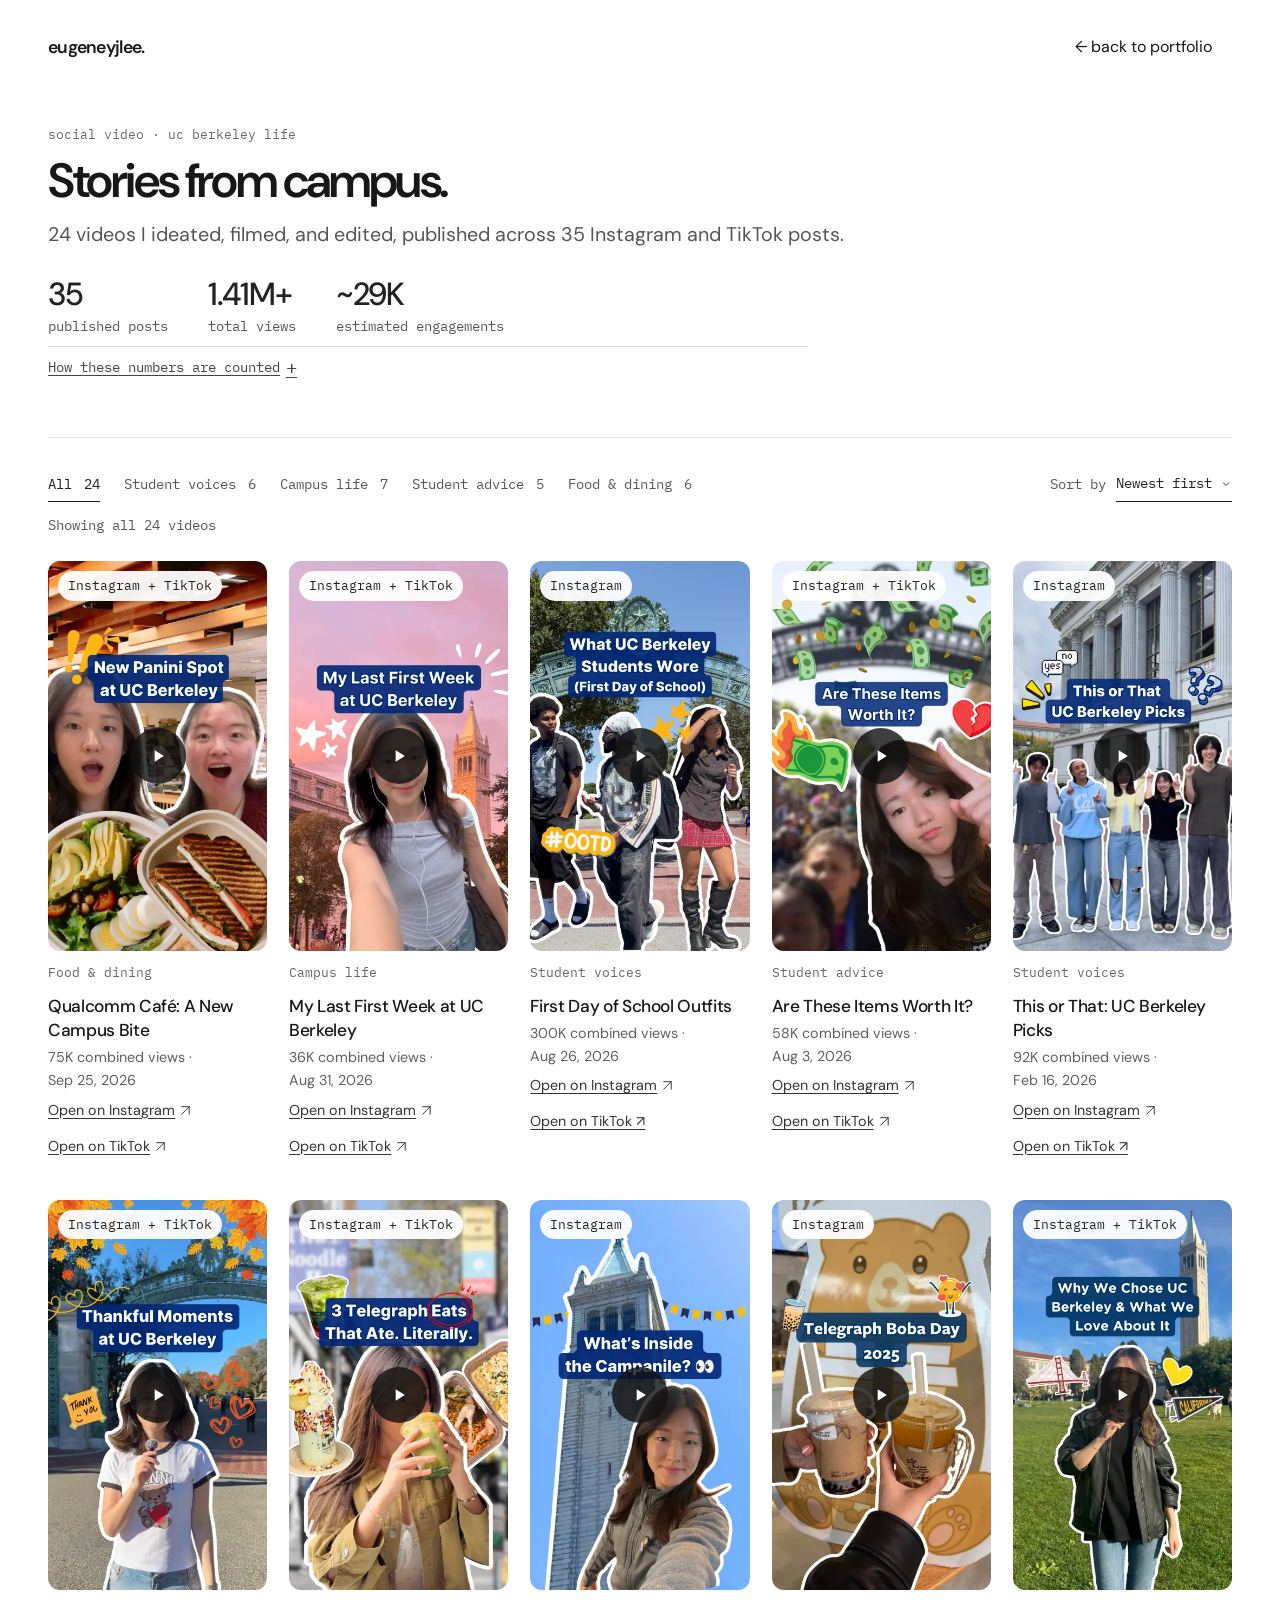
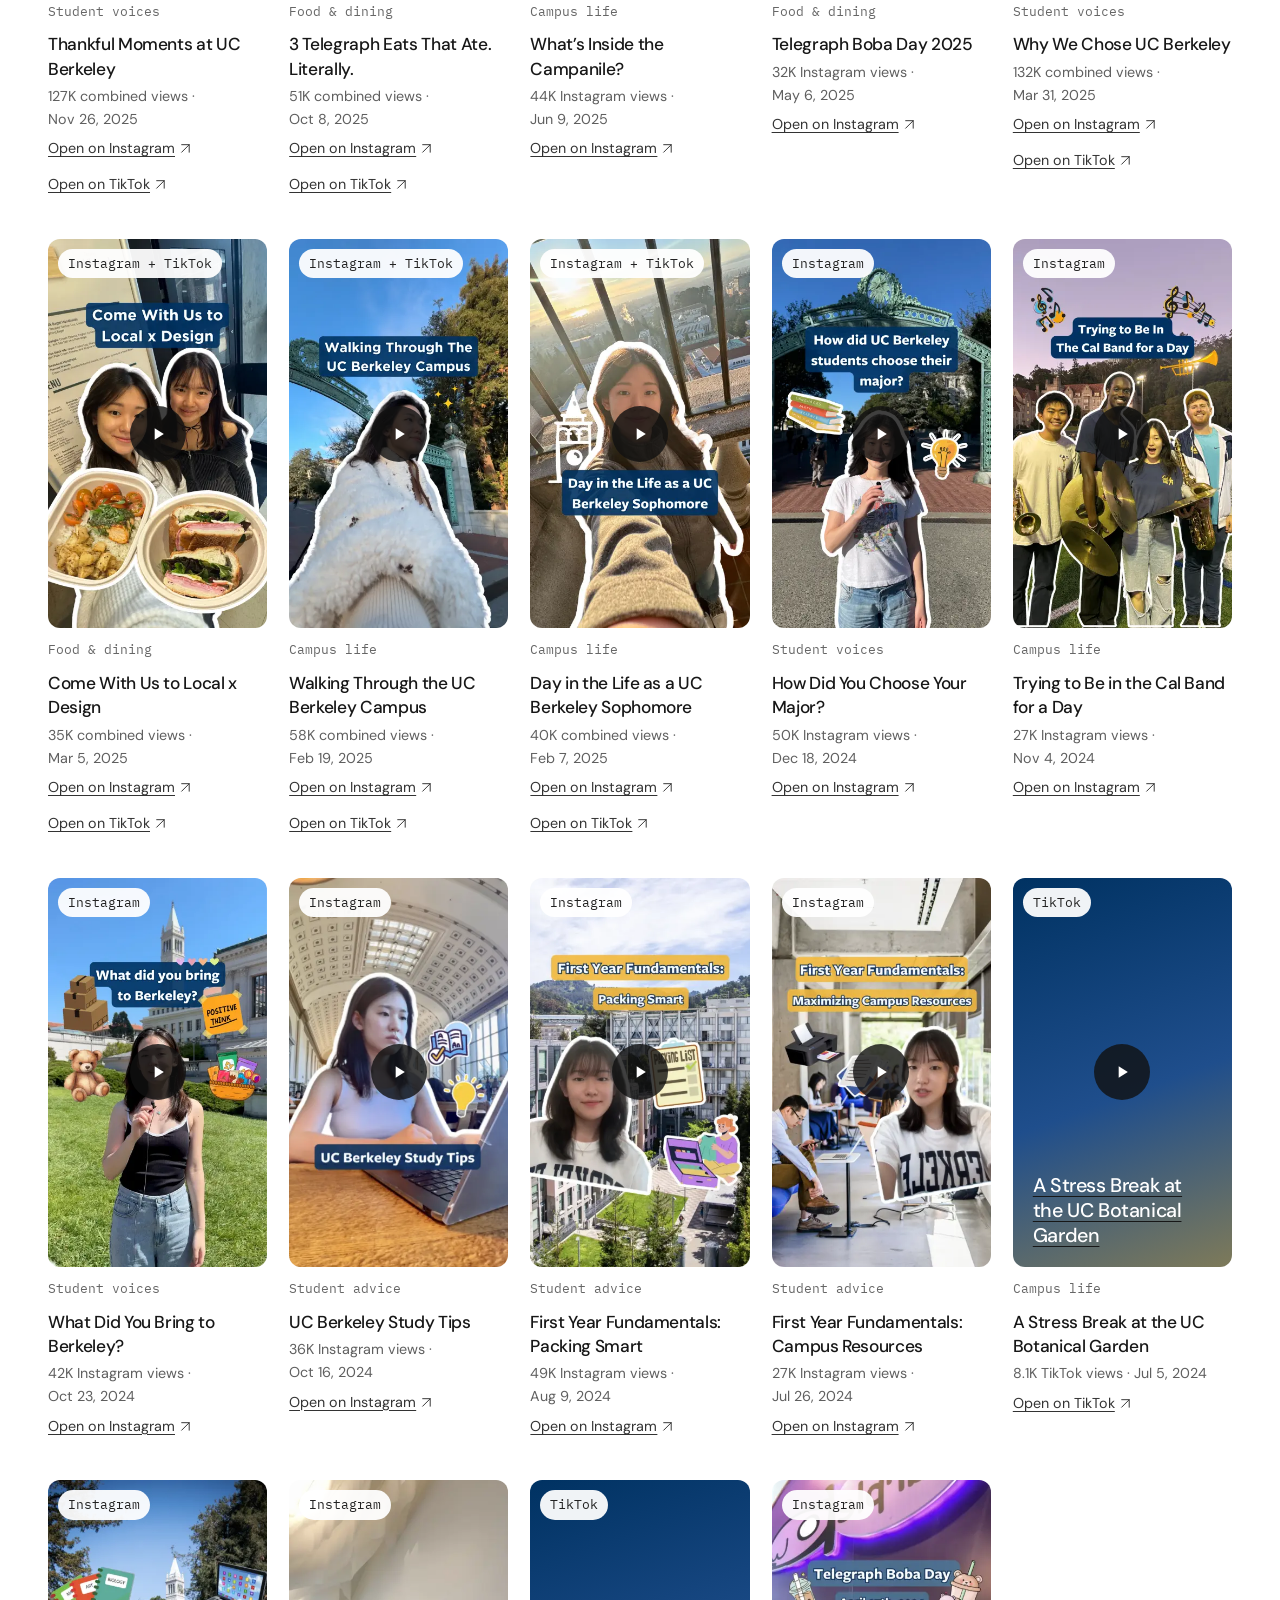
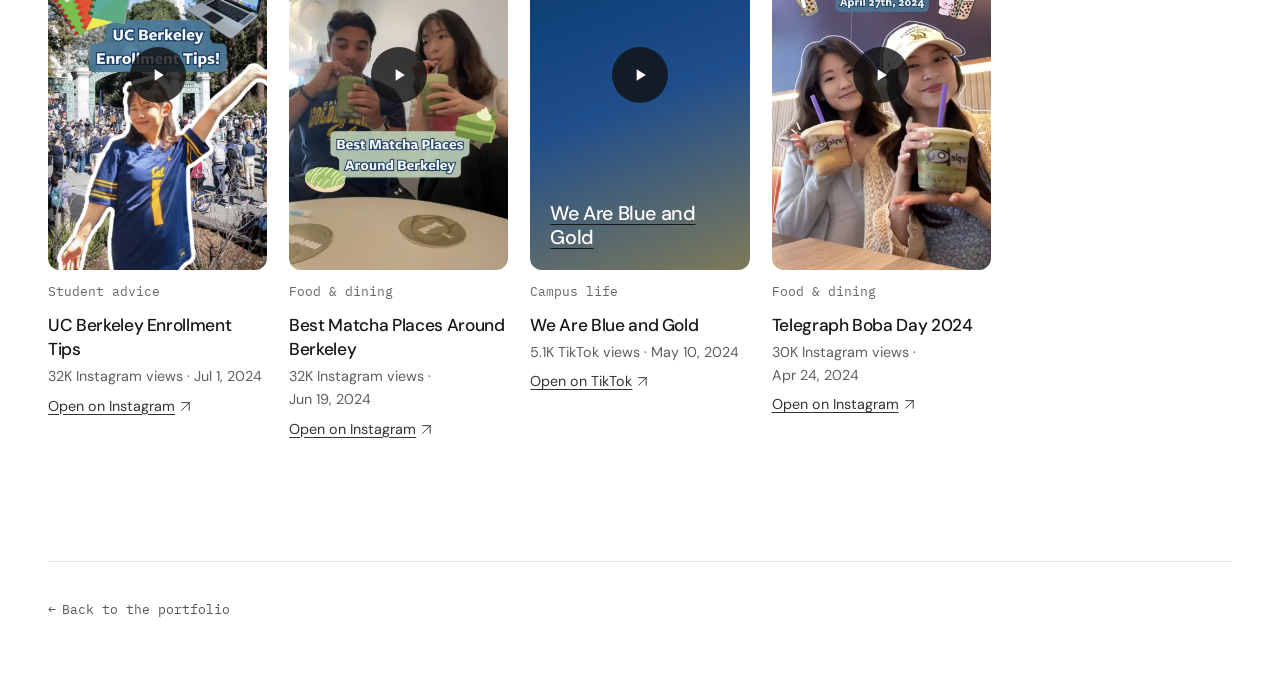
==== ucberkeleylife/index.html @ c8e13353 "Update project headlines and complete Berkeley Life cross-post metrics" ====
<!doctype html>
<html lang="en">
<head>
<meta charset="utf-8">
<meta name="viewport" content="width=device-width, initial-scale=1">
<title>UC Berkeley Life Video Portfolio — Eugene Lee</title>
<meta name="description" content="24 distinct videos by Eugene Lee across 35 Instagram and TikTok posts for UC Berkeley Life. Student interviews, campus stories, and practical guides with 1.41M+ combined platform views.">
<link rel="canonical" href="https://eugeneyjlee.github.io/portfolio/ucberkeleylife/">
<meta property="og:title" content="UC Berkeley Life Video Portfolio — Eugene Lee">
<meta property="og:description" content="24 distinct videos by Eugene Lee across 35 Instagram and TikTok posts for UC Berkeley Life. Student interviews, campus stories, and practical guides with 1.41M+ combined platform views.">
<meta property="og:type" content="website">
<meta property="og:url" content="https://eugeneyjlee.github.io/portfolio/ucberkeleylife/">
<meta property="og:image" content="https://eugeneyjlee.github.io/portfolio/social-preview-landing-v3.jpg">
<meta property="og:image:alt" content="Eugene Lee’s portfolio landing page.">
<meta name="twitter:card" content="summary_large_image">
<meta name="twitter:title" content="UC Berkeley Life Video Portfolio — Eugene Lee">
<meta name="twitter:description" content="24 distinct videos by Eugene Lee across 35 Instagram and TikTok posts for UC Berkeley Life. Student interviews, campus stories, and practical guides with 1.41M+ combined platform views.">
<meta name="twitter:image" content="https://eugeneyjlee.github.io/portfolio/social-preview-landing-v3.jpg">
<link rel="icon" type="image/png" sizes="64x64" href="../media/favicon-64.png?v=26">
<link rel="apple-touch-icon" href="../media/apple-touch-icon.png?v=26">
<link rel="stylesheet" href="../style.css?v=layout-65-draft3">
<link rel="stylesheet" href="../refresh.css?v=18">
<link rel="stylesheet" href="./gallery.css?v=cards-5">
<script src="./gallery.js?v=local-5" defer></script>
<link rel="stylesheet" href="../local-improvements.css?v=2">
<script src="../preview-viewer.js?v=2" defer></script>
</head>
<body class="archive-page">
<a class="skip" href="#main">Skip to content</a>
<header class="nav wrap">
<a class="wordmark" href="../">eugeneyjlee.</a>
<nav aria-label="Main navigation">
<a href="../#social"><span aria-hidden="true">←</span> back to portfolio</a>
</nav>
</header>
<main id="main" class="wrap">
<header class="archive-header">
<p class="project-kicker">social video · uc berkeley life</p><h1>Stories from campus.</h1><p class="archive-intro">24 videos I ideated, filmed, and edited, published across 35 Instagram and TikTok posts.</p>
<div class="archive-stats">
<p><strong>35</strong>published posts</p>
<p><strong>1.41M+</strong>total views</p>
<p><strong>~29K</strong>estimated engagements</p>
</div>
<details class="metric-method">
<summary>How these numbers are counted</summary>
<ul>
<li><strong>35 published posts</strong> counts platform posts: 22 Instagram reels and 13 TikToks. Eleven TikToks are cross-posts of an Instagram reel, so this page shows 24 distinct videos, with both links on cross-posted ones.</li>
<li><strong>Views</strong> add rounded public Instagram view labels to TikTok play counts, captured October 9, 2026, plus two previously omitted TikTok cross-posts checked October 29, 2026.</li>
<li><strong>Engagements</strong>: 25,504 observed public likes, comments, shares, and saves, plus about 3,529 modeled Instagram shares and saves, which Instagram does not show publicly. The original October 9 model applies TikTok’s shares-and-saves ratio to Instagram’s likes and comments; that estimate is unchanged. The two added TikToks contribute 1,978 observed engagements.</li>
</ul>
</details>
</header>
<section class="archive-browser" aria-labelledby="browse-heading">
<div class="archive-toolbar">
<h2 id="browse-heading" class="visually-hidden">Browse videos</h2>
<div class="filter-chips" role="group" aria-label="Filter videos by topic">
<button type="button" class="filter-chip" data-filter="all" aria-pressed="true">All <span>24</span></button>
<button type="button" class="filter-chip" data-filter="voices" aria-pressed="false">Student voices <span>6</span></button>
<button type="button" class="filter-chip" data-filter="campus" aria-pressed="false">Campus life <span>7</span></button>
<button type="button" class="filter-chip" data-filter="advice" aria-pressed="false">Student advice <span>5</span></button>
<button type="button" class="filter-chip" data-filter="food" aria-pressed="false">Food &amp; dining <span>6</span></button>
</div>
<div class="archive-sort">
<label for="video-sort">Sort by</label>
<select id="video-sort">
<option value="newest">Newest first</option>
<option value="oldest">Oldest first</option>
<option value="views">Most viewed</option>
</select>
</div>
<p class="archive-count" aria-live="polite">Showing all 24 videos</p>
</div>
<div class="video-grid">
<article class="video-card" data-category="food" data-platform="instagram + tiktok" data-date="2026-09-25T18:57:48.000Z" data-views="74700">
<a class="video-poster" href="https://www.instagram.com/reel/DduJhBzzXH5/" target="_blank" rel="noopener noreferrer" data-embed="https://www.instagram.com/reel/DduJhBzzXH5/embed/" data-platform="Instagram" aria-label="Preview video: Qualcomm Café: A New Campus Bite">
<img src="../media/thumbs/berkeley-qualcomm-cafe.webp" alt="" width="405" height="720" loading="lazy" decoding="async"><span class="poster-play" aria-hidden="true"><svg viewBox="0 0 24 24" width="20" height="20" fill="currentColor"><path d="M8 5v14l11-7z"/></svg></span><span class="poster-platform">Instagram + TikTok</span>
</a>
<p class="video-tag">Food &amp; dining</p>
<h2 class="video-card-title">Qualcomm Café: A New Campus Bite</h2>
<p class="video-card-meta"><span>75K combined views</span><span aria-hidden="true"> · </span><time datetime="2026-09-25T18:57:48.000Z">Sep 25, 2026</time></p>
<p class="video-card-links"><a class="video-card-source" href="https://www.instagram.com/reel/DduJhBzzXH5/" target="_blank" rel="noopener noreferrer">Open on Instagram <svg class="arrow-up-right" viewBox="0 0 24 24" width="13" height="13" fill="none" stroke="currentColor" stroke-width="1.8" stroke-linecap="round" stroke-linejoin="round" aria-hidden="true" focusable="false"><path d="M5 19 19 5M5 5h14v14"/></svg><span class="visually-hidden">: Qualcomm Café: A New Campus Bite (opens in a new tab)</span></a> <a class="video-card-source" href="https://www.tiktok.com/@ucberkeley/video/7689549849712135454" target="_blank" rel="noopener noreferrer">Open on TikTok <svg class="arrow-up-right" viewBox="0 0 24 24" width="13" height="13" fill="none" stroke="currentColor" stroke-width="1.8" stroke-linecap="round" stroke-linejoin="round" aria-hidden="true" focusable="false"><path d="M5 19 19 5M5 5h14v14"/></svg><span class="visually-hidden">: Qualcomm Café: A New Campus Bite (opens in a new tab)</span></a></p>
</article>
<article class="video-card" data-category="campus" data-platform="instagram + tiktok" data-date="2026-09-01T01:47:53.000Z" data-views="36190">
<a class="video-poster" href="https://www.instagram.com/reel/Dcubskth0kQ/" target="_blank" rel="noopener noreferrer" data-embed="https://www.instagram.com/reel/Dcubskth0kQ/embed/" data-platform="Instagram" aria-label="Preview video: My Last First Week at UC Berkeley">
<img src="../media/thumbs/berkeley-first-week.webp" alt="" width="405" height="720" loading="lazy" decoding="async"><span class="poster-play" aria-hidden="true"><svg viewBox="0 0 24 24" width="20" height="20" fill="currentColor"><path d="M8 5v14l11-7z"/></svg></span><span class="poster-platform">Instagram + TikTok</span>
</a>
<p class="video-tag">Campus life</p>
<h2 class="video-card-title">My Last First Week at UC Berkeley</h2>
<p class="video-card-meta"><span>36K combined views</span><span aria-hidden="true"> · </span><time datetime="2026-09-01T01:47:53.000Z">Aug 31, 2026</time></p>
<p class="video-card-links"><a class="video-card-source" href="https://www.instagram.com/reel/Dcubskth0kQ/" target="_blank" rel="noopener noreferrer">Open on Instagram <svg class="arrow-up-right" viewBox="0 0 24 24" width="13" height="13" fill="none" stroke="currentColor" stroke-width="1.8" stroke-linecap="round" stroke-linejoin="round" aria-hidden="true" focusable="false"><path d="M5 19 19 5M5 5h14v14"/></svg><span class="visually-hidden">: My Last First Week at UC Berkeley (opens in a new tab)</span></a> <a class="video-card-source" href="https://www.tiktok.com/@ucberkeley/video/7680604140946459934" target="_blank" rel="noopener noreferrer">Open on TikTok <svg class="arrow-up-right" viewBox="0 0 24 24" width="13" height="13" fill="none" stroke="currentColor" stroke-width="1.8" stroke-linecap="round" stroke-linejoin="round" aria-hidden="true" focusable="false"><path d="M5 19 19 5M5 5h14v14"/></svg><span class="visually-hidden">: My Last First Week at UC Berkeley (opens in a new tab)</span></a></p>
</article>
<article class="video-card" data-category="voices" data-platform="instagram,tiktok" data-date="2026-08-27T01:00:34.000Z" data-views="299600">
<a class="video-poster" href="https://www.instagram.com/reel/DchXm56PNRD/" target="_blank" rel="noopener noreferrer" data-embed="https://www.instagram.com/reel/DchXm56PNRD/embed/" data-platform="Instagram" aria-label="Preview video: First Day of School Outfits">
<img src="../media/thumbs/berkeley-outfits.webp" alt="" width="405" height="720" loading="lazy" decoding="async"><span class="poster-play" aria-hidden="true"><svg viewBox="0 0 24 24" width="20" height="20" fill="currentColor"><path d="M8 5v14l11-7z"/></svg></span><span class="poster-platform">Instagram</span>
</a>
<p class="video-tag">Student voices</p>
<h2 class="video-card-title">First Day of School Outfits</h2>
<p class="video-card-meta"><span>300K combined views</span><span aria-hidden="true"> · </span><time datetime="2026-08-27T01:00:34.000Z">Aug 26, 2026</time></p>
<p class="video-card-links"><a class="video-card-source" href="https://www.instagram.com/reel/DchXm56PNRD/" target="_blank" rel="noopener noreferrer">Open on Instagram <svg class="arrow-up-right" viewBox="0 0 24 24" width="13" height="13" fill="none" stroke="currentColor" stroke-width="1.8" stroke-linecap="round" stroke-linejoin="round" aria-hidden="true" focusable="false"><path d="M5 19 19 5M5 5h14v14"/></svg><span class="visually-hidden">: First Day of School Outfits (opens in a new tab)</span></a> <a class="video-card-source" href="https://www.tiktok.com/@ucberkeley/video/7678507774929571103" target="_blank" rel="noopener noreferrer">Open on TikTok ↗<span class="visually-hidden">: First Day of School Outfits (opens in a new tab)</span></a></p>
</article>
<article class="video-card" data-category="advice" data-platform="instagram + tiktok" data-date="2026-08-03T19:11:03.000Z" data-views="58180">
<a class="video-poster" href="https://www.instagram.com/reel/DblslzRPy1R/" target="_blank" rel="noopener noreferrer" data-embed="https://www.instagram.com/reel/DblslzRPy1R/embed/" data-platform="Instagram" aria-label="Preview video: Are These Items Worth It?">
<img src="../media/thumbs/berkeley-worth-it.webp" alt="" width="405" height="720" loading="lazy" decoding="async"><span class="poster-play" aria-hidden="true"><svg viewBox="0 0 24 24" width="20" height="20" fill="currentColor"><path d="M8 5v14l11-7z"/></svg></span><span class="poster-platform">Instagram + TikTok</span>
</a>
<p class="video-tag">Student advice</p>
<h2 class="video-card-title">Are These Items Worth It?</h2>
<p class="video-card-meta"><span>58K combined views</span><span aria-hidden="true"> · </span><time datetime="2026-08-03T19:11:03.000Z">Aug 3, 2026</time></p>
<p class="video-card-links"><a class="video-card-source" href="https://www.instagram.com/reel/DblslzRPy1R/" target="_blank" rel="noopener noreferrer">Open on Instagram <svg class="arrow-up-right" viewBox="0 0 24 24" width="13" height="13" fill="none" stroke="currentColor" stroke-width="1.8" stroke-linecap="round" stroke-linejoin="round" aria-hidden="true" focusable="false"><path d="M5 19 19 5M5 5h14v14"/></svg><span class="visually-hidden">: Are These Items Worth It? (opens in a new tab)</span></a> <a class="video-card-source" href="https://www.tiktok.com/@ucberkeley/video/7669884477379808543" target="_blank" rel="noopener noreferrer">Open on TikTok <svg class="arrow-up-right" viewBox="0 0 24 24" width="13" height="13" fill="none" stroke="currentColor" stroke-width="1.8" stroke-linecap="round" stroke-linejoin="round" aria-hidden="true" focusable="false"><path d="M5 19 19 5M5 5h14v14"/></svg><span class="visually-hidden">: Are These Items Worth It? (opens in a new tab)</span></a></p>
</article>
<article class="video-card" data-category="voices" data-platform="instagram,tiktok" data-date="2026-02-16T20:00:04.000Z" data-views="92206">
<a class="video-poster" href="https://www.instagram.com/reel/DU1NgvngTAq/" target="_blank" rel="noopener noreferrer" data-embed="https://www.instagram.com/reel/DU1NgvngTAq/embed/" data-platform="Instagram" aria-label="Preview video: This or That: UC Berkeley Picks">
<img src="../media/thumbs/berkeley-this-or-that.webp" alt="" width="405" height="720" loading="lazy" decoding="async"><span class="poster-play" aria-hidden="true"><svg viewBox="0 0 24 24" width="20" height="20" fill="currentColor"><path d="M8 5v14l11-7z"/></svg></span><span class="poster-platform">Instagram</span>
</a>
<p class="video-tag">Student voices</p>
<h2 class="video-card-title">This or That: UC Berkeley Picks</h2>
<p class="video-card-meta"><span>92K combined views</span><span aria-hidden="true"> · </span><time datetime="2026-02-16T20:00:04.000Z">Feb 16, 2026</time></p>
<p class="video-card-links"><a class="video-card-source" href="https://www.instagram.com/reel/DU1NgvngTAq/" target="_blank" rel="noopener noreferrer">Open on Instagram <svg class="arrow-up-right" viewBox="0 0 24 24" width="13" height="13" fill="none" stroke="currentColor" stroke-width="1.8" stroke-linecap="round" stroke-linejoin="round" aria-hidden="true" focusable="false"><path d="M5 19 19 5M5 5h14v14"/></svg><span class="visually-hidden">: This or That: UC Berkeley Picks (opens in a new tab)</span></a> <a class="video-card-source" href="https://www.tiktok.com/@ucberkeley/video/7606425867803200781" target="_blank" rel="noopener noreferrer">Open on TikTok ↗<span class="visually-hidden">: This or That: UC Berkeley Picks (opens in a new tab)</span></a></p>
</article>
<article class="video-card" data-category="voices" data-platform="instagram + tiktok" data-date="2025-11-26T20:01:44.000Z" data-views="126895">
<a class="video-poster" href="https://www.instagram.com/reel/DRiEGGeD7k5/" target="_blank" rel="noopener noreferrer" data-embed="https://www.instagram.com/reel/DRiEGGeD7k5/embed/" data-platform="Instagram" aria-label="Preview video: Thankful Moments at UC Berkeley">
<img src="../media/thumbs/berkeley-thankful.webp" alt="" width="405" height="720" loading="lazy" decoding="async"><span class="poster-play" aria-hidden="true"><svg viewBox="0 0 24 24" width="20" height="20" fill="currentColor"><path d="M8 5v14l11-7z"/></svg></span><span class="poster-platform">Instagram + TikTok</span>
</a>
<p class="video-tag">Student voices</p>
<h2 class="video-card-title">Thankful Moments at UC Berkeley</h2>
<p class="video-card-meta"><span>127K combined views</span><span aria-hidden="true"> · </span><time datetime="2025-11-26T20:01:44.000Z">Nov 26, 2025</time></p>
<p class="video-card-links"><a class="video-card-source" href="https://www.instagram.com/reel/DRiEGGeD7k5/" target="_blank" rel="noopener noreferrer">Open on Instagram <svg class="arrow-up-right" viewBox="0 0 24 24" width="13" height="13" fill="none" stroke="currentColor" stroke-width="1.8" stroke-linecap="round" stroke-linejoin="round" aria-hidden="true" focusable="false"><path d="M5 19 19 5M5 5h14v14"/></svg><span class="visually-hidden">: Thankful Moments at UC Berkeley (opens in a new tab)</span></a> <a class="video-card-source" href="https://www.tiktok.com/@ucberkeley/video/7577125289856159007" target="_blank" rel="noopener noreferrer">Open on TikTok <svg class="arrow-up-right" viewBox="0 0 24 24" width="13" height="13" fill="none" stroke="currentColor" stroke-width="1.8" stroke-linecap="round" stroke-linejoin="round" aria-hidden="true" focusable="false"><path d="M5 19 19 5M5 5h14v14"/></svg><span class="visually-hidden">: Thankful Moments at UC Berkeley (opens in a new tab)</span></a></p>
</article>
<article class="video-card" data-category="food" data-platform="instagram + tiktok" data-date="2025-10-08T19:00:18.000Z" data-views="51100">
<a class="video-poster" href="https://www.instagram.com/reel/DPjxEpWkrYg/" target="_blank" rel="noopener noreferrer" data-embed="https://www.instagram.com/reel/DPjxEpWkrYg/embed/" data-platform="Instagram" aria-label="Preview video: 3 Telegraph Eats That Ate. Literally.">
<img src="../media/thumbs/berkeley-telegraph-eats.webp" alt="" width="405" height="720" loading="lazy" decoding="async"><span class="poster-play" aria-hidden="true"><svg viewBox="0 0 24 24" width="20" height="20" fill="currentColor"><path d="M8 5v14l11-7z"/></svg></span><span class="poster-platform">Instagram + TikTok</span>
</a>
<p class="video-tag">Food &amp; dining</p>
<h2 class="video-card-title">3 Telegraph Eats That Ate. Literally.</h2>
<p class="video-card-meta"><span>51K combined views</span><span aria-hidden="true"> · </span><time datetime="2025-10-08T19:00:18.000Z">Oct 8, 2025</time></p>
<p class="video-card-links"><a class="video-card-source" href="https://www.instagram.com/reel/DPjxEpWkrYg/" target="_blank" rel="noopener noreferrer">Open on Instagram <svg class="arrow-up-right" viewBox="0 0 24 24" width="13" height="13" fill="none" stroke="currentColor" stroke-width="1.8" stroke-linecap="round" stroke-linejoin="round" aria-hidden="true" focusable="false"><path d="M5 19 19 5M5 5h14v14"/></svg><span class="visually-hidden">: 3 Telegraph Eats That Ate. Literally. (opens in a new tab)</span></a> <a class="video-card-source" href="https://www.tiktok.com/@ucberkeley/video/7558925702599380254" target="_blank" rel="noopener noreferrer">Open on TikTok <svg class="arrow-up-right" viewBox="0 0 24 24" width="13" height="13" fill="none" stroke="currentColor" stroke-width="1.8" stroke-linecap="round" stroke-linejoin="round" aria-hidden="true" focusable="false"><path d="M5 19 19 5M5 5h14v14"/></svg><span class="visually-hidden">: 3 Telegraph Eats That Ate. Literally. (opens in a new tab)</span></a></p>
</article>
<article class="video-card" data-category="campus" data-platform="instagram" data-date="2025-06-09T19:00:52.000Z" data-views="44300">
<a class="video-poster" href="https://www.instagram.com/reel/DKsONg-voXn/" target="_blank" rel="noopener noreferrer" data-embed="https://www.instagram.com/reel/DKsONg-voXn/embed/" data-platform="Instagram" aria-label="Preview video: What’s Inside the Campanile?">
<img src="../media/thumbs/berkeley-campanile.webp" alt="" width="405" height="720" loading="lazy" decoding="async"><span class="poster-play" aria-hidden="true"><svg viewBox="0 0 24 24" width="20" height="20" fill="currentColor"><path d="M8 5v14l11-7z"/></svg></span><span class="poster-platform">Instagram</span>
</a>
<p class="video-tag">Campus life</p>
<h2 class="video-card-title">What’s Inside the Campanile?</h2>
<p class="video-card-meta"><span>44K Instagram views</span><span aria-hidden="true"> · </span><time datetime="2025-06-09T19:00:52.000Z">Jun 9, 2025</time></p>
<p class="video-card-links"><a class="video-card-source" href="https://www.instagram.com/reel/DKsONg-voXn/" target="_blank" rel="noopener noreferrer">Open on Instagram <svg class="arrow-up-right" viewBox="0 0 24 24" width="13" height="13" fill="none" stroke="currentColor" stroke-width="1.8" stroke-linecap="round" stroke-linejoin="round" aria-hidden="true" focusable="false"><path d="M5 19 19 5M5 5h14v14"/></svg><span class="visually-hidden">: What’s Inside the Campanile? (opens in a new tab)</span></a></p>
</article>
<article class="video-card" data-category="food" data-platform="instagram" data-date="2025-05-06T22:56:19.000Z" data-views="31500">
<a class="video-poster" href="https://www.instagram.com/reel/DI4R0kUzGA1/" target="_blank" rel="noopener noreferrer" data-embed="https://www.instagram.com/reel/DI4R0kUzGA1/embed/" data-platform="Instagram" aria-label="Preview video: Telegraph Boba Day 2025">
<img src="../media/thumbs/berkeley-boba-2025.webp" alt="" width="405" height="720" loading="lazy" decoding="async"><span class="poster-play" aria-hidden="true"><svg viewBox="0 0 24 24" width="20" height="20" fill="currentColor"><path d="M8 5v14l11-7z"/></svg></span><span class="poster-platform">Instagram</span>
</a>
<p class="video-tag">Food &amp; dining</p>
<h2 class="video-card-title">Telegraph Boba Day 2025</h2>
<p class="video-card-meta"><span>32K Instagram views</span><span aria-hidden="true"> · </span><time datetime="2025-05-06T22:56:19.000Z">May 6, 2025</time></p>
<p class="video-card-links"><a class="video-card-source" href="https://www.instagram.com/reel/DI4R0kUzGA1/" target="_blank" rel="noopener noreferrer">Open on Instagram <svg class="arrow-up-right" viewBox="0 0 24 24" width="13" height="13" fill="none" stroke="currentColor" stroke-width="1.8" stroke-linecap="round" stroke-linejoin="round" aria-hidden="true" focusable="false"><path d="M5 19 19 5M5 5h14v14"/></svg><span class="visually-hidden">: Telegraph Boba Day 2025 (opens in a new tab)</span></a></p>
</article>
<article class="video-card" data-category="voices" data-platform="instagram + tiktok" data-date="2025-03-31T19:00:14.000Z" data-views="131885">
<a class="video-poster" href="https://www.instagram.com/reel/DH32-wOvyjE/" target="_blank" rel="noopener noreferrer" data-embed="https://www.instagram.com/reel/DH32-wOvyjE/embed/" data-platform="Instagram" aria-label="Preview video: Why We Chose UC Berkeley">
<img src="../media/thumbs/berkeley-why.webp" alt="" width="405" height="720" loading="lazy" decoding="async"><span class="poster-play" aria-hidden="true"><svg viewBox="0 0 24 24" width="20" height="20" fill="currentColor"><path d="M8 5v14l11-7z"/></svg></span><span class="poster-platform">Instagram + TikTok</span>
</a>
<p class="video-tag">Student voices</p>
<h2 class="video-card-title">Why We Chose UC Berkeley</h2>
<p class="video-card-meta"><span>132K combined views</span><span aria-hidden="true"> · </span><time datetime="2025-03-31T19:00:14.000Z">Mar 31, 2025</time></p>
<p class="video-card-links"><a class="video-card-source" href="https://www.instagram.com/reel/DH32-wOvyjE/" target="_blank" rel="noopener noreferrer">Open on Instagram <svg class="arrow-up-right" viewBox="0 0 24 24" width="13" height="13" fill="none" stroke="currentColor" stroke-width="1.8" stroke-linecap="round" stroke-linejoin="round" aria-hidden="true" focusable="false"><path d="M5 19 19 5M5 5h14v14"/></svg><span class="visually-hidden">: Why We Chose UC Berkeley (opens in a new tab)</span></a> <a class="video-card-source" href="https://www.tiktok.com/@ucberkeley/video/7488047995951369514" target="_blank" rel="noopener noreferrer">Open on TikTok <svg class="arrow-up-right" viewBox="0 0 24 24" width="13" height="13" fill="none" stroke="currentColor" stroke-width="1.8" stroke-linecap="round" stroke-linejoin="round" aria-hidden="true" focusable="false"><path d="M5 19 19 5M5 5h14v14"/></svg><span class="visually-hidden">: Why We Chose UC Berkeley (opens in a new tab)</span></a></p>
</article>
<article class="video-card" data-category="food" data-platform="instagram + tiktok" data-date="2025-03-05T20:10:44.000Z" data-views="34805">
<a class="video-poster" href="https://www.instagram.com/reel/DG1BszcyHA1/" target="_blank" rel="noopener noreferrer" data-embed="https://www.instagram.com/reel/DG1BszcyHA1/embed/" data-platform="Instagram" aria-label="Preview video: Come With Us to Local x Design">
<img src="../media/thumbs/berkeley-local-design.webp" alt="" width="405" height="720" loading="lazy" decoding="async"><span class="poster-play" aria-hidden="true"><svg viewBox="0 0 24 24" width="20" height="20" fill="currentColor"><path d="M8 5v14l11-7z"/></svg></span><span class="poster-platform">Instagram + TikTok</span>
</a>
<p class="video-tag">Food &amp; dining</p>
<h2 class="video-card-title">Come With Us to Local x Design</h2>
<p class="video-card-meta"><span>35K combined views</span><span aria-hidden="true"> · </span><time datetime="2025-03-05T20:10:44.000Z">Mar 5, 2025</time></p>
<p class="video-card-links"><a class="video-card-source" href="https://www.instagram.com/reel/DG1BszcyHA1/" target="_blank" rel="noopener noreferrer">Open on Instagram <svg class="arrow-up-right" viewBox="0 0 24 24" width="13" height="13" fill="none" stroke="currentColor" stroke-width="1.8" stroke-linecap="round" stroke-linejoin="round" aria-hidden="true" focusable="false"><path d="M5 19 19 5M5 5h14v14"/></svg><span class="visually-hidden">: Come With Us to Local x Design (opens in a new tab)</span></a> <a class="video-card-source" href="https://www.tiktok.com/@ucberkeley/video/7478404203367583022" target="_blank" rel="noopener noreferrer">Open on TikTok <svg class="arrow-up-right" viewBox="0 0 24 24" width="13" height="13" fill="none" stroke="currentColor" stroke-width="1.8" stroke-linecap="round" stroke-linejoin="round" aria-hidden="true" focusable="false"><path d="M5 19 19 5M5 5h14v14"/></svg><span class="visually-hidden">: Come With Us to Local x Design (opens in a new tab)</span></a></p>
</article>
<article class="video-card" data-category="campus" data-platform="instagram + tiktok" data-date="2025-02-19T20:00:18.000Z" data-views="57700">
<a class="video-poster" href="https://www.instagram.com/reel/DGQ_-0gymOB/" target="_blank" rel="noopener noreferrer" data-embed="https://www.instagram.com/reel/DGQ_-0gymOB/embed/" data-platform="Instagram" aria-label="Preview video: Walking Through the UC Berkeley Campus">
<img src="../media/thumbs/berkeley-campus-walk.webp" alt="" width="405" height="720" loading="lazy" decoding="async"><span class="poster-play" aria-hidden="true"><svg viewBox="0 0 24 24" width="20" height="20" fill="currentColor"><path d="M8 5v14l11-7z"/></svg></span><span class="poster-platform">Instagram + TikTok</span>
</a>
<p class="video-tag">Campus life</p>
<h2 class="video-card-title">Walking Through the UC Berkeley Campus</h2>
<p class="video-card-meta"><span>58K combined views</span><span aria-hidden="true"> · </span><time datetime="2025-02-19T20:00:18.000Z">Feb 19, 2025</time></p>
<p class="video-card-links"><a class="video-card-source" href="https://www.instagram.com/reel/DGQ_-0gymOB/" target="_blank" rel="noopener noreferrer">Open on Instagram <svg class="arrow-up-right" viewBox="0 0 24 24" width="13" height="13" fill="none" stroke="currentColor" stroke-width="1.8" stroke-linecap="round" stroke-linejoin="round" aria-hidden="true" focusable="false"><path d="M5 19 19 5M5 5h14v14"/></svg><span class="visually-hidden">: Walking Through the UC Berkeley Campus (opens in a new tab)</span></a> <a class="video-card-source" href="https://www.tiktok.com/@ucberkeley/video/7473216070401248555" target="_blank" rel="noopener noreferrer">Open on TikTok <svg class="arrow-up-right" viewBox="0 0 24 24" width="13" height="13" fill="none" stroke="currentColor" stroke-width="1.8" stroke-linecap="round" stroke-linejoin="round" aria-hidden="true" focusable="false"><path d="M5 19 19 5M5 5h14v14"/></svg><span class="visually-hidden">: Walking Through the UC Berkeley Campus (opens in a new tab)</span></a></p>
</article>
<article class="video-card" data-category="campus" data-platform="instagram + tiktok" data-date="2025-02-07T20:00:04.000Z" data-views="40453">
<a class="video-poster" href="https://www.instagram.com/reel/DFyMPOMzfL2/" target="_blank" rel="noopener noreferrer" data-embed="https://www.instagram.com/reel/DFyMPOMzfL2/embed/" data-platform="Instagram" aria-label="Preview video: Day in the Life as a UC Berkeley Sophomore">
<img src="../media/thumbs/berkeley-sophomore-day.webp" alt="" width="405" height="720" loading="lazy" decoding="async"><span class="poster-play" aria-hidden="true"><svg viewBox="0 0 24 24" width="20" height="20" fill="currentColor"><path d="M8 5v14l11-7z"/></svg></span><span class="poster-platform">Instagram + TikTok</span>
</a>
<p class="video-tag">Campus life</p>
<h2 class="video-card-title">Day in the Life as a UC Berkeley Sophomore</h2>
<p class="video-card-meta"><span>40K combined views</span><span aria-hidden="true"> · </span><time datetime="2025-02-07T20:00:04.000Z">Feb 7, 2025</time></p>
<p class="video-card-links"><a class="video-card-source" href="https://www.instagram.com/reel/DFyMPOMzfL2/" target="_blank" rel="noopener noreferrer">Open on Instagram <svg class="arrow-up-right" viewBox="0 0 24 24" width="13" height="13" fill="none" stroke="currentColor" stroke-width="1.8" stroke-linecap="round" stroke-linejoin="round" aria-hidden="true" focusable="false"><path d="M5 19 19 5M5 5h14v14"/></svg><span class="visually-hidden">: Day in the Life as a UC Berkeley Sophomore (opens in a new tab)</span></a> <a class="video-card-source" href="https://www.tiktok.com/@ucberkeley/video/7468722010147818795" target="_blank" rel="noopener noreferrer">Open on TikTok <svg class="arrow-up-right" viewBox="0 0 24 24" width="13" height="13" fill="none" stroke="currentColor" stroke-width="1.8" stroke-linecap="round" stroke-linejoin="round" aria-hidden="true" focusable="false"><path d="M5 19 19 5M5 5h14v14"/></svg><span class="visually-hidden">: Day in the Life as a UC Berkeley Sophomore (opens in a new tab)</span></a></p>
</article>
<article class="video-card" data-category="voices" data-platform="instagram" data-date="2024-12-18T20:47:07.000Z" data-views="50200">
<a class="video-poster" href="https://www.instagram.com/reel/DDu8587zatR/" target="_blank" rel="noopener noreferrer" data-embed="https://www.instagram.com/reel/DDu8587zatR/embed/" data-platform="Instagram" aria-label="Preview video: How Did You Choose Your Major?">
<img src="../media/thumbs/berkeley-major.webp" alt="" width="405" height="720" loading="lazy" decoding="async"><span class="poster-play" aria-hidden="true"><svg viewBox="0 0 24 24" width="20" height="20" fill="currentColor"><path d="M8 5v14l11-7z"/></svg></span><span class="poster-platform">Instagram</span>
</a>
<p class="video-tag">Student voices</p>
<h2 class="video-card-title">How Did You Choose Your Major?</h2>
<p class="video-card-meta"><span>50K Instagram views</span><span aria-hidden="true"> · </span><time datetime="2024-12-18T20:47:07.000Z">Dec 18, 2024</time></p>
<p class="video-card-links"><a class="video-card-source" href="https://www.instagram.com/reel/DDu8587zatR/" target="_blank" rel="noopener noreferrer">Open on Instagram <svg class="arrow-up-right" viewBox="0 0 24 24" width="13" height="13" fill="none" stroke="currentColor" stroke-width="1.8" stroke-linecap="round" stroke-linejoin="round" aria-hidden="true" focusable="false"><path d="M5 19 19 5M5 5h14v14"/></svg><span class="visually-hidden">: How Did You Choose Your Major? (opens in a new tab)</span></a></p>
</article>
<article class="video-card" data-category="campus" data-platform="instagram" data-date="2024-11-04T20:12:56.000Z" data-views="26900">
<a class="video-poster" href="https://www.instagram.com/reel/DB9mC52Sv60/" target="_blank" rel="noopener noreferrer" data-embed="https://www.instagram.com/reel/DB9mC52Sv60/embed/" data-platform="Instagram" aria-label="Preview video: Trying to Be in the Cal Band for a Day">
<img src="../media/thumbs/berkeley-cal-band.webp" alt="" width="405" height="720" loading="lazy" decoding="async"><span class="poster-play" aria-hidden="true"><svg viewBox="0 0 24 24" width="20" height="20" fill="currentColor"><path d="M8 5v14l11-7z"/></svg></span><span class="poster-platform">Instagram</span>
</a>
<p class="video-tag">Campus life</p>
<h2 class="video-card-title">Trying to Be in the Cal Band for a Day</h2>
<p class="video-card-meta"><span>27K Instagram views</span><span aria-hidden="true"> · </span><time datetime="2024-11-04T20:12:56.000Z">Nov 4, 2024</time></p>
<p class="video-card-links"><a class="video-card-source" href="https://www.instagram.com/reel/DB9mC52Sv60/" target="_blank" rel="noopener noreferrer">Open on Instagram <svg class="arrow-up-right" viewBox="0 0 24 24" width="13" height="13" fill="none" stroke="currentColor" stroke-width="1.8" stroke-linecap="round" stroke-linejoin="round" aria-hidden="true" focusable="false"><path d="M5 19 19 5M5 5h14v14"/></svg><span class="visually-hidden">: Trying to Be in the Cal Band for a Day (opens in a new tab)</span></a></p>
</article>
<article class="video-card" data-category="voices" data-platform="instagram" data-date="2024-10-23T19:13:28.000Z" data-views="42500">
<a class="video-poster" href="https://www.instagram.com/reel/DBelgERSdLd/" target="_blank" rel="noopener noreferrer" data-embed="https://www.instagram.com/reel/DBelgERSdLd/embed/" data-platform="Instagram" aria-label="Preview video: What Did You Bring to Berkeley?">
<img src="../media/thumbs/berkeley-bring.webp" alt="" width="405" height="720" loading="lazy" decoding="async"><span class="poster-play" aria-hidden="true"><svg viewBox="0 0 24 24" width="20" height="20" fill="currentColor"><path d="M8 5v14l11-7z"/></svg></span><span class="poster-platform">Instagram</span>
</a>
<p class="video-tag">Student voices</p>
<h2 class="video-card-title">What Did You Bring to Berkeley?</h2>
<p class="video-card-meta"><span>42K Instagram views</span><span aria-hidden="true"> · </span><time datetime="2024-10-23T19:13:28.000Z">Oct 23, 2024</time></p>
<p class="video-card-links"><a class="video-card-source" href="https://www.instagram.com/reel/DBelgERSdLd/" target="_blank" rel="noopener noreferrer">Open on Instagram <svg class="arrow-up-right" viewBox="0 0 24 24" width="13" height="13" fill="none" stroke="currentColor" stroke-width="1.8" stroke-linecap="round" stroke-linejoin="round" aria-hidden="true" focusable="false"><path d="M5 19 19 5M5 5h14v14"/></svg><span class="visually-hidden">: What Did You Bring to Berkeley? (opens in a new tab)</span></a></p>
</article>
<article class="video-card" data-category="advice" data-platform="instagram" data-date="2024-10-16T19:02:57.000Z" data-views="36000">
<a class="video-poster" href="https://www.instagram.com/reel/DBMicDkyTT1/" target="_blank" rel="noopener noreferrer" data-embed="https://www.instagram.com/reel/DBMicDkyTT1/embed/" data-platform="Instagram" aria-label="Preview video: UC Berkeley Study Tips">
<img src="../media/thumbs/berkeley-study-tips.webp" alt="" width="405" height="720" loading="lazy" decoding="async"><span class="poster-play" aria-hidden="true"><svg viewBox="0 0 24 24" width="20" height="20" fill="currentColor"><path d="M8 5v14l11-7z"/></svg></span><span class="poster-platform">Instagram</span>
</a>
<p class="video-tag">Student advice</p>
<h2 class="video-card-title">UC Berkeley Study Tips</h2>
<p class="video-card-meta"><span>36K Instagram views</span><span aria-hidden="true"> · </span><time datetime="2024-10-16T19:02:57.000Z">Oct 16, 2024</time></p>
<p class="video-card-links"><a class="video-card-source" href="https://www.instagram.com/reel/DBMicDkyTT1/" target="_blank" rel="noopener noreferrer">Open on Instagram <svg class="arrow-up-right" viewBox="0 0 24 24" width="13" height="13" fill="none" stroke="currentColor" stroke-width="1.8" stroke-linecap="round" stroke-linejoin="round" aria-hidden="true" focusable="false"><path d="M5 19 19 5M5 5h14v14"/></svg><span class="visually-hidden">: UC Berkeley Study Tips (opens in a new tab)</span></a></p>
</article>
<article class="video-card" data-category="advice" data-platform="instagram" data-date="2024-08-09T19:13:14.000Z" data-views="49100">
<a class="video-poster" href="https://www.instagram.com/reel/C-ddu54hoEy/" target="_blank" rel="noopener noreferrer" data-embed="https://www.instagram.com/reel/C-ddu54hoEy/embed/" data-platform="Instagram" aria-label="Preview video: First Year Fundamentals: Packing Smart">
<img src="../media/thumbs/berkeley-packing.webp" alt="" width="405" height="720" loading="lazy" decoding="async"><span class="poster-play" aria-hidden="true"><svg viewBox="0 0 24 24" width="20" height="20" fill="currentColor"><path d="M8 5v14l11-7z"/></svg></span><span class="poster-platform">Instagram</span>
</a>
<p class="video-tag">Student advice</p>
<h2 class="video-card-title">First Year Fundamentals: Packing Smart</h2>
<p class="video-card-meta"><span>49K Instagram views</span><span aria-hidden="true"> · </span><time datetime="2024-08-09T19:13:14.000Z">Aug 9, 2024</time></p>
<p class="video-card-links"><a class="video-card-source" href="https://www.instagram.com/reel/C-ddu54hoEy/" target="_blank" rel="noopener noreferrer">Open on Instagram <svg class="arrow-up-right" viewBox="0 0 24 24" width="13" height="13" fill="none" stroke="currentColor" stroke-width="1.8" stroke-linecap="round" stroke-linejoin="round" aria-hidden="true" focusable="false"><path d="M5 19 19 5M5 5h14v14"/></svg><span class="visually-hidden">: First Year Fundamentals: Packing Smart (opens in a new tab)</span></a></p>
</article>
<article class="video-card" data-category="advice" data-platform="instagram" data-date="2024-07-26T18:59:46.000Z" data-views="27300">
<a class="video-poster" href="https://www.instagram.com/reel/C95V77eySKy/" target="_blank" rel="noopener noreferrer" data-embed="https://www.instagram.com/reel/C95V77eySKy/embed/" data-platform="Instagram" aria-label="Preview video: First Year Fundamentals: Campus Resources">
<img src="../media/thumbs/berkeley-resources.webp" alt="" width="405" height="720" loading="lazy" decoding="async"><span class="poster-play" aria-hidden="true"><svg viewBox="0 0 24 24" width="20" height="20" fill="currentColor"><path d="M8 5v14l11-7z"/></svg></span><span class="poster-platform">Instagram</span>
</a>
<p class="video-tag">Student advice</p>
<h2 class="video-card-title">First Year Fundamentals: Campus Resources</h2>
<p class="video-card-meta"><span>27K Instagram views</span><span aria-hidden="true"> · </span><time datetime="2024-07-26T18:59:46.000Z">Jul 26, 2024</time></p>
<p class="video-card-links"><a class="video-card-source" href="https://www.instagram.com/reel/C95V77eySKy/" target="_blank" rel="noopener noreferrer">Open on Instagram <svg class="arrow-up-right" viewBox="0 0 24 24" width="13" height="13" fill="none" stroke="currentColor" stroke-width="1.8" stroke-linecap="round" stroke-linejoin="round" aria-hidden="true" focusable="false"><path d="M5 19 19 5M5 5h14v14"/></svg><span class="visually-hidden">: First Year Fundamentals: Campus Resources (opens in a new tab)</span></a></p>
</article>
<article class="video-card" data-category="campus" data-platform="tiktok" data-date="2024-07-05T16:31:02Z" data-views="8111">
<a class="video-poster" href="https://www.tiktok.com/@ucberkeley/video/7388190126305824042" target="_blank" rel="noopener noreferrer" data-embed="https://www.tiktok.com/player/v1/7388190126305824042?controls=1&amp;description=0&amp;rel=0" data-platform="TikTok" aria-label="Preview video: A Stress Break at the UC Botanical Garden">
<span class="poster-fallback" aria-hidden="true"><span>A Stress Break at the UC Botanical Garden</span></span><span class="poster-play" aria-hidden="true"><svg viewBox="0 0 24 24" width="20" height="20" fill="currentColor"><path d="M8 5v14l11-7z"/></svg></span><span class="poster-platform">TikTok</span>
</a>
<p class="video-tag">Campus life</p>
<h2 class="video-card-title">A Stress Break at the UC Botanical Garden</h2>
<p class="video-card-meta"><span>8.1K TikTok views</span><span aria-hidden="true"> · </span><time datetime="2024-07-05T16:31:02Z">Jul 5, 2024</time></p>
<p class="video-card-links"><a class="video-card-source" href="https://www.tiktok.com/@ucberkeley/video/7388190126305824042" target="_blank" rel="noopener noreferrer">Open on TikTok <svg class="arrow-up-right" viewBox="0 0 24 24" width="13" height="13" fill="none" stroke="currentColor" stroke-width="1.8" stroke-linecap="round" stroke-linejoin="round" aria-hidden="true" focusable="false"><path d="M5 19 19 5M5 5h14v14"/></svg><span class="visually-hidden">: A Stress Break at the UC Botanical Garden (opens in a new tab)</span></a></p>
</article>
<article class="video-card" data-category="advice" data-platform="instagram" data-date="2024-07-01T19:04:42.000Z" data-views="31700">
<a class="video-poster" href="https://www.instagram.com/reel/C85Asy-SLvM/" target="_blank" rel="noopener noreferrer" data-embed="https://www.instagram.com/reel/C85Asy-SLvM/embed/" data-platform="Instagram" aria-label="Preview video: UC Berkeley Enrollment Tips">
<img src="../media/thumbs/berkeley-enrollment.webp" alt="" width="405" height="720" loading="lazy" decoding="async"><span class="poster-play" aria-hidden="true"><svg viewBox="0 0 24 24" width="20" height="20" fill="currentColor"><path d="M8 5v14l11-7z"/></svg></span><span class="poster-platform">Instagram</span>
</a>
<p class="video-tag">Student advice</p>
<h2 class="video-card-title">UC Berkeley Enrollment Tips</h2>
<p class="video-card-meta"><span>32K Instagram views</span><span aria-hidden="true"> · </span><time datetime="2024-07-01T19:04:42.000Z">Jul 1, 2024</time></p>
<p class="video-card-links"><a class="video-card-source" href="https://www.instagram.com/reel/C85Asy-SLvM/" target="_blank" rel="noopener noreferrer">Open on Instagram <svg class="arrow-up-right" viewBox="0 0 24 24" width="13" height="13" fill="none" stroke="currentColor" stroke-width="1.8" stroke-linecap="round" stroke-linejoin="round" aria-hidden="true" focusable="false"><path d="M5 19 19 5M5 5h14v14"/></svg><span class="visually-hidden">: UC Berkeley Enrollment Tips (opens in a new tab)</span></a></p>
</article>
<article class="video-card" data-category="food" data-platform="instagram" data-date="2024-06-19T19:07:51.000Z" data-views="31700">
<a class="video-poster" href="https://www.instagram.com/reel/C8aDx1av3hV/" target="_blank" rel="noopener noreferrer" data-embed="https://www.instagram.com/reel/C8aDx1av3hV/embed/" data-platform="Instagram" aria-label="Preview video: Best Matcha Places Around Berkeley">
<img src="../media/thumbs/berkeley-matcha.webp" alt="" width="405" height="720" loading="lazy" decoding="async"><span class="poster-play" aria-hidden="true"><svg viewBox="0 0 24 24" width="20" height="20" fill="currentColor"><path d="M8 5v14l11-7z"/></svg></span><span class="poster-platform">Instagram</span>
</a>
<p class="video-tag">Food &amp; dining</p>
<h2 class="video-card-title">Best Matcha Places Around Berkeley</h2>
<p class="video-card-meta"><span>32K Instagram views</span><span aria-hidden="true"> · </span><time datetime="2024-06-19T19:07:51.000Z">Jun 19, 2024</time></p>
<p class="video-card-links"><a class="video-card-source" href="https://www.instagram.com/reel/C8aDx1av3hV/" target="_blank" rel="noopener noreferrer">Open on Instagram <svg class="arrow-up-right" viewBox="0 0 24 24" width="13" height="13" fill="none" stroke="currentColor" stroke-width="1.8" stroke-linecap="round" stroke-linejoin="round" aria-hidden="true" focusable="false"><path d="M5 19 19 5M5 5h14v14"/></svg><span class="visually-hidden">: Best Matcha Places Around Berkeley (opens in a new tab)</span></a></p>
</article>
<article class="video-card" data-category="campus" data-platform="tiktok" data-date="2024-05-11T04:15:26Z" data-views="5112">
<a class="video-poster" href="https://www.tiktok.com/@ucberkeley/video/7367590877344238894" target="_blank" rel="noopener noreferrer" data-embed="https://www.tiktok.com/player/v1/7367590877344238894?controls=1&amp;description=0&amp;rel=0" data-platform="TikTok" aria-label="Preview video: We Are Blue and Gold">
<span class="poster-fallback" aria-hidden="true"><span>We Are Blue and Gold</span></span><span class="poster-play" aria-hidden="true"><svg viewBox="0 0 24 24" width="20" height="20" fill="currentColor"><path d="M8 5v14l11-7z"/></svg></span><span class="poster-platform">TikTok</span>
</a>
<p class="video-tag">Campus life</p>
<h2 class="video-card-title">We Are Blue and Gold</h2>
<p class="video-card-meta"><span>5.1K TikTok views</span><span aria-hidden="true"> · </span><time datetime="2024-05-11T04:15:26Z">May 10, 2024</time></p>
<p class="video-card-links"><a class="video-card-source" href="https://www.tiktok.com/@ucberkeley/video/7367590877344238894" target="_blank" rel="noopener noreferrer">Open on TikTok <svg class="arrow-up-right" viewBox="0 0 24 24" width="13" height="13" fill="none" stroke="currentColor" stroke-width="1.8" stroke-linecap="round" stroke-linejoin="round" aria-hidden="true" focusable="false"><path d="M5 19 19 5M5 5h14v14"/></svg><span class="visually-hidden">: We Are Blue and Gold (opens in a new tab)</span></a></p>
</article>
<article class="video-card" data-category="food" data-platform="instagram" data-date="2024-04-24T18:58:33.000Z" data-views="30300">
<a class="video-poster" href="https://www.instagram.com/reel/C6J4xuAJx4B/" target="_blank" rel="noopener noreferrer" data-embed="https://www.instagram.com/reel/C6J4xuAJx4B/embed/" data-platform="Instagram" aria-label="Preview video: Telegraph Boba Day 2024">
<img src="../media/thumbs/berkeley-boba-2024.webp" alt="" width="405" height="720" loading="lazy" decoding="async"><span class="poster-play" aria-hidden="true"><svg viewBox="0 0 24 24" width="20" height="20" fill="currentColor"><path d="M8 5v14l11-7z"/></svg></span><span class="poster-platform">Instagram</span>
</a>
<p class="video-tag">Food &amp; dining</p>
<h2 class="video-card-title">Telegraph Boba Day 2024</h2>
<p class="video-card-meta"><span>30K Instagram views</span><span aria-hidden="true"> · </span><time datetime="2024-04-24T18:58:33.000Z">Apr 24, 2024</time></p>
<p class="video-card-links"><a class="video-card-source" href="https://www.instagram.com/reel/C6J4xuAJx4B/" target="_blank" rel="noopener noreferrer">Open on Instagram <svg class="arrow-up-right" viewBox="0 0 24 24" width="13" height="13" fill="none" stroke="currentColor" stroke-width="1.8" stroke-linecap="round" stroke-linejoin="round" aria-hidden="true" focusable="false"><path d="M5 19 19 5M5 5h14v14"/></svg><span class="visually-hidden">: Telegraph Boba Day 2024 (opens in a new tab)</span></a></p>
</article>
</div>
</section>
</main>
<footer class="archive-footer wrap"><a href="../#social"><span aria-hidden="true">←</span> Back to the portfolio</a></footer>
</body>
</html>
---- style.css ----
@import url('https://fonts.googleapis.com/css2?family=DM+Sans:wght@400;500;600&family=IBM+Plex+Mono:wght@400;500&display=swap');
:root{color-scheme:light;--ink:#333333;--muted:#666666;--line:#dcdcdc;--accent:#4c4c4c;--mono:'IBM Plex Mono',monospace;--radius:15px}
*{box-sizing:border-box}
html{scroll-behavior:smooth;scroll-padding-top:25px;min-height:100%}
body{margin:0;color:var(--ink);font-family:'DM Sans',Arial,sans-serif;font-size:calc(1rem + var(--text-size-step, 0pt));line-height:1.6;background:#dedede;background-image:radial-gradient(ellipse at 0% 15%,#bebebe 0,transparent 45%),radial-gradient(ellipse at 100% 30%,#c6c6c6 0,transparent 45%),radial-gradient(ellipse at 40% 100%,#c6c6c6 0,transparent 55%);background-attachment:fixed}
a{color:inherit;text-underline-offset:4px}a:hover{color:var(--accent)}a:focus-visible,summary:focus-visible{outline:3px solid #5f5f5f;outline-offset:5px}
.wrap{width:min(1260px,calc(100% - 64px));margin-inline:auto}
.nav{display:flex;justify-content:space-between;align-items:center;gap:24px;padding-block:25px 30px}
.wordmark{font-size:calc(1.1rem + var(--text-size-step, 0pt));letter-spacing:-.04em;font-weight:600;text-decoration:none;background:#ffffff91;padding:9px 17px;border-radius:100px}
nav{display:flex;gap:0;border:1px solid #ffffff7d;border-radius:100px;overflow:hidden;background:#ffffff80}
nav a{font-family:var(--mono);font-size:calc(.8125rem + var(--text-size-step, 0pt));text-decoration:none;padding:10px 18px}nav a+a{border-left:1px solid #c3c3c3}nav a:hover{background:#ffffff99}
h1,h2,h3,p,figure{margin:0}
main.wrap{display:grid;grid-template-columns:290px minmax(0,1fr);gap:28px;align-items:start}
.intro{display:flex;flex-direction:column;gap:28px;padding-top:25px}
.eyebrow{font-family:var(--mono);font-size:calc(.75rem + var(--text-size-step, 0pt));color:#565656;margin-bottom:15px}
h1{font-size:calc(3.1rem + var(--text-size-step, 0pt));line-height:1.13;letter-spacing:-.065em;font-weight:500;margin-bottom:24px;max-width:280px}
.wave{display:inline-block;font-size:.63em;vertical-align:middle;letter-spacing:0}
.intro-text{font-size:calc(1.15rem + var(--text-size-step, 0pt));line-height:1.6;max-width:290px}
.availability{font-family:var(--mono);font-size:calc(.75rem + var(--text-size-step, 0pt));line-height:1.8;color:#535353;margin-top:24px}
.availability span{display:block;font-size:0;height:2px}
.portrait{background:#fafafa;border:1px solid #ffffff9c;border-radius:var(--radius);box-shadow:0 2px 6px #32323212;overflow:hidden;padding-bottom:20px}
.window-label{font-family:var(--mono);font-size:calc(.75rem + var(--text-size-step, 0pt));letter-spacing:-.025em;text-align:center;background:#fafafa;border-bottom:1px solid #e6e6e6;padding:9px 12px;color:#595959;line-height:1.6}
.portrait img{width:160px;height:160px;object-fit:cover;object-position:center 30%;display:block;border-radius:50%;margin:24px auto 18px;box-shadow:0 0 0 10px #dadada}
.portrait figcaption{font-family:var(--mono);font-size:calc(.8125rem + var(--text-size-step, 0pt));text-align:center;margin-inline:22px;padding:8px 10px;border-radius:100px;background:#ededed}
.work{min-width:0}
.section-heading{display:flex;justify-content:space-between;align-items:center;gap:16px;margin-bottom:14px;padding-inline:3px}
h2{font-size:calc(.875rem + var(--text-size-step, 0pt));font-family:var(--mono);font-weight:400;letter-spacing:-.035em}
.section-heading>span{font-family:var(--mono);font-size:calc(.75rem + var(--text-size-step, 0pt));color:#595959}
.experience-grid{display:grid;grid-template-columns:repeat(2,minmax(0,1fr));gap:20px;align-items:start}
.experience-card{--tint:#dddddd;--color:#4c4c4c;background:#fafafa;border:1px solid #ffffffb3;border-radius:var(--radius);box-shadow:0 2px 7px #2a2a2a15;padding:0 24px 21px;overflow:hidden;min-width:0}
.experience-card>.window-label{margin:0 -24px 22px}
.card-heading{display:flex;align-items:center;gap:13px;margin-bottom:12px}
.company-icon{display:flex;justify-content:center;align-items:center;flex-shrink:0;width:54px;height:54px;font-size:calc(1.9rem + var(--text-size-step, 0pt));background:var(--tint);border-radius:50%;line-height:1;box-shadow:inset 0 2px 5px #ffffffbd,0 3px 5px #0000000a}
h3{font-size:calc(1.5rem + var(--text-size-step, 0pt));font-weight:500;letter-spacing:-.04em;line-height:1.25}
.role{font-size:calc(.875rem + var(--text-size-step, 0pt));line-height:1.65}
.role>span{font-family:var(--mono);font-size:calc(.75rem + var(--text-size-step, 0pt));color:var(--muted)}
.result{background:var(--tint);border-radius:13px;padding:21px;margin-block:22px 18px;text-align:center}
.result strong{display:block;font-size:calc(3.4rem + var(--text-size-step, 0pt));line-height:1.15;font-weight:400;letter-spacing:-.06em;color:var(--color);margin-bottom:8px}
.result>span{display:block;font-size:calc(.875rem + var(--text-size-step, 0pt));line-height:1.45;color:#4a4a4a}
.summary{font-size:calc(1rem + var(--text-size-step, 0pt));line-height:1.6;color:#555555;margin-top:18px}
details{margin-top:20px;border-top:1px solid var(--line)}
summary{list-style:none;cursor:pointer;font-family:var(--mono);font-size:calc(.8125rem + var(--text-size-step, 0pt));padding-top:16px;display:flex;align-items:center;justify-content:space-between;gap:18px}
summary::-webkit-details-marker{display:none}summary::after{content:'+';display:flex;align-items:center;justify-content:center;border-radius:50%;background:#ebebeb;width:25px;height:25px;flex-shrink:0;font-size:calc(1.1rem + var(--text-size-step, 0pt));line-height:1}details[open]>summary::after{content:'−'}summary:hover{color:var(--accent)}
.detail-body{font-size:calc(.9375rem + var(--text-size-step, 0pt));color:#595959;padding-top:16px}.detail-body ul{padding-left:18px;margin:0}.detail-body li+li{margin-top:12px}
.tiktok{grid-column:1/-1;display:grid;grid-template-columns:1.25fr 1fr;column-gap:26px}
.tiktok>.window-label{grid-column:1/-1}
.tiktok .card-heading{grid-column:1}
.tiktok .role{grid-column:1}
.tiktok .summary{grid-column:1}
.tiktok .result{grid-column:2;grid-row:2/5;align-self:stretch;display:flex;flex-direction:column;justify-content:center;min-height:215px;margin:0;background:#d9d9d9}
.tiktok .result strong{font-size:calc(4.7rem + var(--text-size-step, 0pt))}
.tiktok details{grid-column:1/-1}
.mangoboost{--tint:#e0e0e0;--color:#555555}
.chime{--tint:#e3e3e3;--color:#575757}
.about{grid-column:1/-1;display:grid;grid-template-columns:290px minmax(0,1fr);gap:28px;margin-top:4px;padding:28px;background:#ffffff80;border:1px solid #ffffff80;border-radius:var(--radius)}
.about p{font-size:calc(1rem + var(--text-size-step, 0pt));color:#575757;max-width:740px}.about p+p{margin-top:12px}.about a{display:inline-block;font-family:var(--mono);font-size:calc(.8125rem + var(--text-size-step, 0pt));margin-top:20px}.interest>span{font-size:calc(1rem + var(--text-size-step, 0pt))}
footer{display:flex;align-items:end;justify-content:space-between;gap:28px;padding-block:28px 34px}
.footer-title{font-size:calc(1.4rem + var(--text-size-step, 0pt));letter-spacing:-.045em;margin-bottom:6px}.footer-title>span{font-size:.8em}footer a{font-family:var(--mono);font-size:calc(.8125rem + var(--text-size-step, 0pt));text-decoration:none}.footer-right{display:flex;flex-direction:column;align-items:end;gap:10px}.footer-right span{font-family:var(--mono);font-size:calc(.75rem + var(--text-size-step, 0pt));color:#595959}
.skip{position:absolute;top:-100px;left:16px;background:white;padding:12px;z-index:10}.skip:focus{top:12px}
@media(max-width:1000px){.wrap{width:calc(100% - 40px)}main.wrap{grid-template-columns:230px minmax(0,1fr);gap:20px}.intro-text{font-size:calc(1.05rem + var(--text-size-step, 0pt))}h1{font-size:calc(2.8rem + var(--text-size-step, 0pt))}.experience-card{padding-inline:20px}.experience-card>.window-label{margin-inline:-20px}.tiktok{column-gap:18px}.card-heading{gap:10px}h3{font-size:calc(1.3rem + var(--text-size-step, 0pt))}.company-icon{width:43px;height:43px;font-size:calc(1.5rem + var(--text-size-step, 0pt))}.result{padding:18px 12px}.result strong{font-size:calc(3rem + var(--text-size-step, 0pt))}.about{grid-template-columns:200px 1fr;gap:20px}}
@media(max-width:780px){main.wrap{grid-template-columns:1fr;gap:28px}.intro{display:grid;grid-template-columns:1fr 205px;align-items:center;padding-top:12px}.intro-text{max-width:430px}.intro-copy h1{max-width:none}.portrait img{width:125px;height:125px}.portrait figcaption{margin-inline:12px;font-size:calc(.75rem + var(--text-size-step, 0pt))}.intro-text{font-size:calc(1.15rem + var(--text-size-step, 0pt))}.availability span{display:inline;font-size:inherit;margin-inline:7px}.availability{margin-top:16px}.about{grid-template-columns:1fr;gap:16px;margin-top:0}.work{grid-column:1/-1}.experience-grid{gap:16px}.company-icon{width:48px;height:48px;font-size:calc(1.7rem + var(--text-size-step, 0pt))}h3{font-size:calc(1.5rem + var(--text-size-step, 0pt))}}
@media(max-width:520px){.wrap{width:calc(100% - 28px)}.nav{padding-block:18px 24px;gap:12px}.wordmark{font-size:calc(1rem + var(--text-size-step, 0pt));padding:8px 12px}nav a{padding:9px 11px;font-size:calc(.75rem + var(--text-size-step, 0pt))}.intro{grid-template-columns:1fr 105px;gap:14px;align-items:start}.intro h1{font-size:calc(2.6rem + var(--text-size-step, 0pt));margin-bottom:16px}.intro-text{font-size:calc(1rem + var(--text-size-step, 0pt))}.intro .eyebrow{font-size:calc(.75rem + var(--text-size-step, 0pt));line-height:1.7}.availability{font-size:calc(.75rem + var(--text-size-step, 0pt))}.availability span{display:block;font-size:0}.portrait{padding-bottom:10px}.portrait>.window-label{font-size:calc(.75rem + var(--text-size-step, 0pt));padding:7px 5px}.portrait img{width:72px;height:72px;margin-block:18px;box-shadow:0 0 0 6px #dadada}.portrait figcaption{font-size:calc(.75rem + var(--text-size-step, 0pt));padding:5px;margin-inline:5px}.experience-grid{grid-template-columns:1fr}.experience-card{padding-inline:22px}.experience-card>.window-label{margin-inline:-22px}.tiktok{display:block}.tiktok .result{min-height:0;margin-top:22px;padding:24px}.tiktok .result strong{font-size:calc(3.5rem + var(--text-size-step, 0pt))}.result>span{max-width:240px;margin-inline:auto}.about{padding:22px}.about p{font-size:calc(.9375rem + var(--text-size-step, 0pt))}footer{flex-direction:column;align-items:start;gap:22px}.footer-right{flex-direction:row;justify-content:space-between;width:100%;align-items:center}}
@media(prefers-reduced-motion:reduce){html{scroll-behavior:auto}}
@media print{body{background:white}.nav,.skip{display:none}.wrap{width:100%}main.wrap{grid-template-columns:230px 1fr}.experience-card{break-inside:avoid;box-shadow:none}.about{padding:20px 0}}

/* Translucent introduction links, matching the rounded navigation. */
.intro-actions{display:flex;flex-wrap:wrap;gap:10px;margin-top:22px}
.intro-actions a{display:inline-flex;align-items:center;justify-content:center;min-height:44px;padding:10px 22px;border:1px solid #ffffff65;border-radius:100px;background:#ffffff73;backdrop-filter:blur(12px);-webkit-backdrop-filter:blur(12px);font-family:var(--mono);font-size:calc(.8125rem + var(--text-size-step, 0pt));color:var(--ink);text-decoration:none;transition:background .18s ease,box-shadow .18s ease}
.intro-actions a:hover{background:#ffffffb8;box-shadow:0 3px 12px #3333330a}
.intro-actions a:active{background:#ffffffd6}
@media(max-width:520px){.intro-actions{gap:8px}.intro-actions a{padding:9px 15px;font-size:calc(.75rem + var(--text-size-step, 0pt))}}
@media(prefers-reduced-motion:reduce){.intro-actions a{transition:none}}

/* Company marks and contracted project collection. */
body{background-color:#dcdcdc;background-image:radial-gradient(#9595952b .8px,transparent .8px),radial-gradient(ellipse at 5% 8%,#cfcfcf 0,transparent 52%),radial-gradient(ellipse at 98% 25%,#c2c2c2 0,transparent 48%),radial-gradient(ellipse at 25% 100%,#d7d7d7 0,transparent 55%);background-size:14px 14px,100% 100%,100% 100%,100% 100%;--accent:#4f4f4f}
.wordmark{background:#f4f4f4;border:1.5px solid #626262;box-shadow:3px 3px 0 #626262;border-radius:9px;transform:rotate(-3deg)}
nav{border:1.5px solid #898989;box-shadow:3px 3px 0 #a7a7a7;background:#ffffff99}
h1{font-weight:600}h1 em{font-family:Georgia,serif;font-weight:500;color:#535353;text-shadow:2px 2px 0 #f1f1f1}
.eyebrow{display:inline-block;background:#f4f4f4;border:1px solid #b4b4b4;padding:5px 9px;border-radius:3px;transform:rotate(-2deg)}
.portrait,.experience-card{border:1.5px solid #8f8f8f;box-shadow:4px 5px 0 #9696964a;border-radius:13px}
.portrait{transform:rotate(-2deg)}
.portrait img{box-shadow:0 0 0 10px #dbdbdb,0 0 0 12px #9b9b9b}
.portrait figcaption{background:#f3f3f3;border:1px dashed #959595;border-radius:6px;transform:rotate(2deg)}
.window-label{background:#e4e4e4;border-bottom:1.5px solid #a8a8a8;color:#494949;font-size:calc(.75rem + var(--text-size-step, 0pt))}
.tiktok>.window-label{background:#dedede}.mangoboost>.window-label{background:#e3e3e3}.chime>.window-label{background:#e4e4e4}
.section-heading h2{font-size:calc(1.05rem + var(--text-size-step, 0pt));font-weight:500}.section-heading h2>span{color:#545454}
.card-heading{min-height:48px}
.logo-badge{display:flex;align-items:center;justify-content:center;width:48px;height:48px;background:#ffffff;border:1px solid #cbcbcb;border-radius:13px;transform:rotate(-5deg);flex-shrink:0}
.logo-badge img{object-fit:contain}
.brand-wordmark img{display:block;max-width:100%;height:36px;width:auto;object-fit:contain;object-position:left}
.brand-wordmark{padding-block:6px}
.result{border:1px solid #acacac;box-shadow:inset 0 0 0 4px #ffffff60;position:relative}
.result strong{font-weight:500;letter-spacing:-.07em}
.tiktok .result{background:#dedede}.mangoboost .result{background:#ebebeb;border-color:#b6b6b6}.chime .result{background:#e8e8e8;border-color:#bbbbbb}
.intro-actions a{border:1px solid #969696;box-shadow:2px 3px 0 #94949436}
.projects{grid-column:1/-1;margin-top:20px}
.projects>.section-heading{align-items:end;margin-bottom:12px}
.project-kicker{font-family:var(--mono);font-size:calc(.75rem + var(--text-size-step, 0pt));color:#595959;margin-bottom:5px}
.projects-intro{font-size:calc(1rem + var(--text-size-step, 0pt));color:#535353;max-width:720px;margin-bottom:20px}
.project-grid{display:grid;grid-template-columns:repeat(2,minmax(0,1fr));gap:16px;align-items:start}
.project-row{background:#fdfdfd;border:1px solid #acacac;border-radius:12px;padding:22px;box-shadow:3px 3px 0 #9f9f9f32}
.project-row:nth-child(3n+2){background:#f8f8f8}.project-row:nth-child(3n){background:#f6f6f6}
.project-brand{display:flex;align-items:center;gap:16px;margin-bottom:16px}
.project-brand h3{font-size:calc(1.15rem + var(--text-size-step, 0pt));line-height:1.35}
.project-logo{width:84px;min-height:54px;display:flex;align-items:center;justify-content:center;gap:5px;background:white;border:1px solid #d7d7d7;border-radius:8px;padding:8px;flex-shrink:0}
.project-logo img{max-width:100%;max-height:36px;width:auto;height:auto;object-fit:contain}
.project-logo:has(img+img) img{max-width:28px;max-height:28px}
.project-kind{font-size:calc(.8125rem + var(--text-size-step, 0pt));color:#6b6b6b;margin-top:3px}
.project-outcome{font-size:calc(.9375rem + var(--text-size-step, 0pt));color:#4c4c4c}
.project-row details{margin-top:16px}.project-row summary{font-size:calc(.8125rem + var(--text-size-step, 0pt));padding-top:13px}
.project-role{font-family:var(--mono);font-size:calc(.75rem + var(--text-size-step, 0pt));line-height:1.7;margin-bottom:12px;color:#606060}
.project-row:last-child{grid-column:1/-1}
.about{background:#f9f9f9b3;border:1px dashed #999999;border-radius:13px}
@media(max-width:780px){.portrait{transform:none}.project-brand{gap:12px}.project-row{padding:20px}}
@media(max-width:520px){.nav{flex-wrap:wrap}.nav nav{margin-left:auto}nav a{padding-inline:10px}.project-grid{grid-template-columns:1fr}.projects{margin-top:4px}.project-row{padding:20px}.project-brand h3{font-size:calc(1.1rem + var(--text-size-step, 0pt))}.project-logo{width:70px}.brand-wordmark img{max-width:175px}.projects-intro{font-size:calc(.9375rem + var(--text-size-step, 0pt))}.intro .eyebrow{font-size:calc(.75rem + var(--text-size-step, 0pt));padding:4px 6px}.portrait .window-label{font-size:calc(.75rem + var(--text-size-step, 0pt))}}
@media print{body{background:white}.wordmark,.portrait,.experience-card,.project-row{transform:none;box-shadow:none}.project-row{break-inside:avoid}}

/* A quiet first screen; work unfolds below it in normal document flow. */
main.wrap{display:block;max-width:1100px}
.intro{position:relative;display:flex;flex-direction:column;justify-content:center;align-items:center;gap:0;min-height:calc(100svh - 100px);padding:64px 16px 110px;text-align:center}
.intro-copy{max-width:780px;width:100%}
.intro .eyebrow{background:none;border:none;transform:none;padding:0;font-size:calc(.8125rem + var(--text-size-step, 0pt));margin-bottom:24px;color:#585858}
.intro h1{font-size:calc(clamp(3.5rem,8.5vw,7rem) + var(--text-size-step, 0pt));max-width:none;line-height:1.1;letter-spacing:-.065em;margin-bottom:26px;font-weight:500}
.intro h1 em{text-shadow:2px 3px 0 #f3f3f3}
.intro .wave{font-size:.4em}
.intro-text{font-size:calc(clamp(1.125rem,2vw,1.4rem) + var(--text-size-step, 0pt));max-width:580px;margin-inline:auto;line-height:1.6}
.intro .availability{margin-top:26px;font-size:calc(.8125rem + var(--text-size-step, 0pt))}
.intro .availability span{display:inline;font-size:inherit;height:auto;margin-inline:8px}
.intro-actions{justify-content:center;margin-top:26px;gap:14px}
.intro-actions a{min-width:120px;padding:12px 24px}
.scroll-cue{position:absolute;bottom:36px;display:flex;align-items:center;gap:18px;font-family:var(--mono);font-size:calc(.75rem + var(--text-size-step, 0pt));color:#5c5c5c;text-decoration:none}
.scroll-cue span{font-family:Arial,sans-serif;font-size:calc(1.2rem + var(--text-size-step, 0pt))}
.work{padding-top:44px}
.work>.section-heading{margin-bottom:24px}
.experience-grid{gap:24px}
.projects{margin-top:100px}
.projects>.section-heading{margin-bottom:16px}
.project-grid{gap:20px}
.about{margin-top:100px;grid-template-columns:230px minmax(0,1fr);gap:28px 44px;padding:32px}
.about>h2{grid-column:1/-1}
.about>.portrait{width:100%;height:auto;grid-column:1;grid-row:2;align-self:start}
.about>.portrait img{width:150px;height:150px;margin:24px auto 20px;position:static}
.about>.portrait .window-label{font-size:calc(.75rem + var(--text-size-step, 0pt))}
.about>.portrait figcaption{font-size:calc(.8125rem + var(--text-size-step, 0pt));margin-inline:15px}
.about>div{grid-column:2;align-self:center}
footer{margin-top:34px}
@media(max-width:780px){.intro{display:flex;min-height:calc(100svh - 100px);padding-top:48px}.intro-text{max-width:560px}.intro .availability span{display:inline}.projects,.about{margin-top:72px}.about{grid-template-columns:180px minmax(0,1fr);gap:24px}.about>.portrait img{width:120px;height:120px}.experience-grid{gap:20px}}
@media(max-width:520px){.intro{min-height:calc(100svh - 130px);padding:44px 0 96px}.intro h1{font-size:calc(clamp(3.3rem,12vw,4.5rem) + var(--text-size-step, 0pt));margin-bottom:22px}.intro .eyebrow{font-size:calc(.75rem + var(--text-size-step, 0pt))}.intro-text{font-size:calc(1.125rem + var(--text-size-step, 0pt));max-width:350px}.intro .availability{font-size:calc(.75rem + var(--text-size-step, 0pt))}.intro .availability span{margin-inline:5px}.intro-actions a{font-size:calc(.8125rem + var(--text-size-step, 0pt))}.scroll-cue{bottom:24px;font-size:calc(.75rem + var(--text-size-step, 0pt));gap:12px}.work{padding-top:30px}.projects,.about{margin-top:56px}.about{grid-template-columns:1fr;padding:24px}.about>.portrait{grid-column:1;grid-row:auto;width:min(230px,100%);justify-self:center;transform:none}.about>div{grid-column:1}.about>.portrait img{width:130px;height:130px}.about>.portrait figcaption{white-space:normal}.projects-intro{margin-bottom:24px}}
@media print{.intro{min-height:0;padding-block:20px}.scroll-cue{display:none}.work{padding-top:24px}.projects,.about{margin-top:30px}}

/* Monochrome editorial palette, with color reserved for small accents and brands. */
:root{--ink:#171717;--muted:#666;--line:#dedede;--accent:#315bea;--radius:12px}
body{background:#fff;--accent:#315bea}
a:focus-visible,summary:focus-visible{outline-color:var(--accent)}
.wordmark{background:none;border:0;box-shadow:none;border-radius:0;transform:none;padding:9px 0;color:var(--ink)}
nav{background:#ffffffb3;border:1px solid #e2e2e2;box-shadow:none}
nav a+a{border-color:#e2e2e2}nav a:hover{background:#f5f5f5;color:var(--ink)}
h1 em,.intro h1 em{color:var(--ink);text-shadow:none}
.intro .eyebrow,.availability,.scroll-cue{color:#666}
.intro-actions a{background:#f4f4f480;border:1px solid #d9d9d9;box-shadow:none}
.intro-actions a:hover{background:#edededb3;box-shadow:none;color:var(--ink)}
.intro-actions a:active{background:#e5e5e5}
.portrait,.experience-card,.project-row{background:#fff;border:1px solid #ddd;box-shadow:none;border-radius:12px;transform:none}
.window-label,.tiktok>.window-label,.mangoboost>.window-label,.chime>.window-label{background:#fafafa;border-bottom:1px solid #e5e5e5;color:#666}
.experience-card,.mangoboost,.chime{--tint:#f5f5f5;--color:#171717}
.result,.tiktok .result,.mangoboost .result,.chime .result{background:#f5f5f5;border:0;box-shadow:none}
.result strong{color:#171717}.result>span{color:#555}
.section-heading h2>span{color:var(--accent)}
.logo-badge{border-color:#e5e5e5;transform:none;box-shadow:none}
.project-row:nth-child(3n+2),.project-row:nth-child(3n){background:#fff}
.project-logo{border-color:#e5e5e5}
.summary,.detail-body,.projects-intro,.project-outcome,.about p{color:#555}
.project-kicker,.project-kind,.project-role{color:#666}
.about{background:#fafafa;border:1px solid #e2e2e2}
.portrait img,.about>.portrait img{box-shadow:0 0 0 8px #f0f0f0}
.portrait figcaption{background:#f5f5f5;border:0;border-radius:6px;transform:none}
footer{border-top:1px solid #e5e5e5}

/* Three-column landing, with compact facts and a landscape portrait. */
main.wrap{max-width:1800px;width:calc(100% - 48px)}
.nav.wrap{width:calc(100% - 48px);max-width:1800px}
.nav{padding-block:24px 30px}
nav{border:0;background:none;border-radius:0}nav a+a{border:0}nav a{font-family:inherit;font-size:calc(1rem + var(--text-size-step, 0pt));padding-inline:20px}
.intro{display:grid;grid-template-columns:minmax(0,28fr) minmax(0,46fr) minmax(0,26fr);align-items:stretch;gap:0;text-align:left;min-height:calc(100svh - 100px);padding:0}
.intro-identity{padding:72px 24px 64px 0;border-right:1px solid #e2e2e2}
.intro h1{font-size:calc(clamp(2rem,3.7vw,4.4rem) + var(--text-size-step, 0pt));letter-spacing:-.065em;line-height:1.15;margin:0;max-width:none;white-space:nowrap}
.intro h1 em{font-family:inherit;font-style:normal;font-weight:inherit}.intro .wave{display:none}
.intro-actions.social-icons{display:flex;flex-direction:column;align-items:flex-start;justify-content:flex-start;gap:3px;margin:76px 0 0}
.social-icons a{width:44px;height:44px;min-width:44px;min-height:44px;padding:0;border:0;border-radius:8px;background:transparent;box-shadow:none}
.social-icons svg,.social-icons img{display:block;flex-shrink:0}
.social-icons a:hover{background:#f3f3f3;color:var(--accent)}
.intro-center{min-width:0;padding:72px 26px 64px;border-right:1px solid #e2e2e2}
.intro .intro-text{font-size:calc(clamp(1rem,1.35vw,1.25rem) + var(--text-size-step, 0pt));line-height:1.55;margin:0;max-width:none;min-height:4.65em}
.typewriter-visual::after{content:'|';color:var(--accent);margin-left:2px;animation:cursor-blink .85s step-end infinite}
.typewriter.is-complete .typewriter-visual::after{content:none}
.sr-only{position:absolute;width:1px;height:1px;padding:0;margin:-1px;overflow:hidden;clip:rect(0,0,0,0);white-space:nowrap;border:0}
.intro-facts{list-style:none;padding:0;margin:24px 0 44px;display:grid;grid-template-columns:repeat(2,minmax(0,1fr));gap:28px 24px;font-size:calc(.9375rem + var(--text-size-step, 0pt));line-height:1.5}
.intro-facts li{display:flex;flex-direction:column;gap:7px;min-width:0}
.fact-label{font-family:inherit;font-weight:600;font-size:calc(1rem + var(--text-size-step, 0pt));color:#171717}
.fact-label::before{counter-increment:fact;content:'[0' counter(fact) '] ';font-variant-numeric:tabular-nums}
.intro-facts{counter-reset:fact}.intro-facts li>span+span{color:#606060}
.landing-photo{width:100%;margin:0;padding:0;background:#f5f5f5;border:0;border-radius:16px;overflow:hidden;transform:none;box-shadow:none}
.landing-photo img{display:block;width:100%;height:auto;aspect-ratio:3/2;object-fit:cover;object-position:center;border-radius:0}
.intro-side{padding:72px 0 64px 28px;display:flex;flex-direction:column;align-items:flex-end;gap:20px}
.work-link{display:inline-flex;align-items:center;justify-content:center;gap:16px;padding:12px 32px;border-radius:100px;background:#171717;color:white;text-decoration:none;font-size:calc(1rem + var(--text-size-step, 0pt))}
.work-link:hover{background:#333;color:white}.side-email{font-size:calc(.875rem + var(--text-size-step, 0pt));color:#777;text-decoration:none;margin-top:auto}
.work,.projects,.about{max-width:1100px;margin-inline:auto}.work{padding-top:80px}
@keyframes cursor-blink{50%{opacity:0}}
@media(max-width:1000px){.intro{grid-template-columns:minmax(0,34fr) minmax(0,66fr)}.intro-center{border-right:0;padding-right:0}.intro-side{grid-column:2;padding:0 0 32px 26px;flex-direction:row;justify-content:space-between;align-items:center}.side-email{margin:0}.intro-identity{grid-row:1/3}.intro h1{font-size:calc(clamp(2rem,4vw,3.1rem) + var(--text-size-step, 0pt))}.intro-center{padding-bottom:28px}}
@media(max-width:650px){main.wrap,.nav.wrap{width:calc(100% - 32px)}.nav{padding-block:18px}.nav nav a{font-size:calc(.8125rem + var(--text-size-step, 0pt));padding-inline:9px}.intro{display:block;min-height:0}.intro-identity{padding:30px 0 26px;border-right:0;border-bottom:1px solid #e5e5e5}.intro h1{font-size:calc(clamp(2.8rem,9vw,4rem) + var(--text-size-step, 0pt))}.intro-actions.social-icons{flex-direction:row;margin-top:20px;gap:9px}.intro-center{padding:26px 0}.intro .intro-text{font-size:calc(1.125rem + var(--text-size-step, 0pt));min-height:4.65em}.intro-facts{font-size:calc(.875rem + var(--text-size-step, 0pt));gap:24px 20px;margin:22px 0 30px}.fact-label{font-size:calc(.9375rem + var(--text-size-step, 0pt))}.landing-photo{border-radius:12px}.intro-side{padding:0 0 32px;flex-direction:row;justify-content:space-between;align-items:center}.work{padding-top:48px}}
@media(prefers-reduced-motion:reduce){.typewriter-visual::after{animation:none}}
@media print{.intro{min-height:0}.intro-identity,.intro-center,.intro-side{padding-top:20px}.intro-side{display:none}.intro{grid-template-columns:1fr 2fr}}

/* Image-led work: concise, fully visible summaries with inline metrics. */
.visual-experiences{grid-template-columns:repeat(3,minmax(0,1fr));gap:24px}
.visual-experiences .experience-card{display:block;grid-column:auto;padding:0;border:0;border-radius:0;overflow:visible;background:white;box-shadow:none}
.work-visual{position:relative;margin:0;background:#f4f4f4;border-radius:12px;overflow:hidden}
.work-visual>img{display:block;width:100%;height:230px;object-fit:cover}
.tiktok .work-visual>img{object-fit:contain;padding:16px;background:#f0f3f5}
.mangoboost .work-visual>img{object-position:88% center}
.chime .work-visual>img{object-fit:cover;object-position:center}
.work-visual figcaption{padding:7px 10px;font-size:calc(.6875rem + var(--text-size-step, 0pt));background:#f7f7f7;color:#777;line-height:1.5}
.work-visual figcaption a{text-decoration:none}.work-visual figcaption a:hover{text-decoration:underline}
.work-copy{padding:21px 0 0}.work-copy .card-heading{min-height:32px;gap:10px;margin-bottom:8px}.small-brand{width:30px;height:26px;object-fit:contain}.mangoboost .small-brand,.chime .small-brand{width:54px}
.work-copy h3{font-size:calc(1.25rem + var(--text-size-step, 0pt))}.work-copy .role{font-size:calc(.875rem + var(--text-size-step, 0pt));line-height:1.6}.work-copy .role span{display:block;font-family:inherit;font-size:calc(.8125rem + var(--text-size-step, 0pt));color:#777}
.work-copy h4{font-size:calc(1rem + var(--text-size-step, 0pt));line-height:1.45;font-weight:500;margin:20px 0 8px;letter-spacing:-.02em}.work-copy .summary{font-size:calc(.9375rem + var(--text-size-step, 0pt));line-height:1.7;margin:0;color:#606060}
.visual-projects{grid-template-columns:repeat(2,minmax(0,1fr));gap:36px 28px}
.visual-projects .project-row{padding:0;border:0;border-radius:0;box-shadow:none;background:#fff}
.visual-projects .project-row:last-child{grid-column:auto}
.project-cover{height:180px;border-radius:12px;background:#f4f4f4;display:flex;flex-direction:column;align-items:center;justify-content:center;gap:22px;overflow:hidden}
.cover-logos{display:flex;align-items:center;justify-content:center;gap:24px;height:54px}.cover-logos img{max-width:150px;max-height:48px;width:auto;object-fit:contain}
.project-cover>span{font-family:var(--mono);font-size:calc(.75rem + var(--text-size-step, 0pt));color:#666}
.project-cover-0{background:#f7f4ed}.project-cover-1{background:#f1f5fb}.project-cover-2{background:#eff5fa}.project-cover-3{background:#f0f0f0}.project-cover-4{background:#f5f5f8}.project-cover-5{background:#f1f1f1}.project-cover-6{background:#f5f6ee}
.project-copy{padding-top:18px}.project-copy h3{font-size:calc(1.125rem + var(--text-size-step, 0pt))}.project-copy .project-role{font-family:inherit;font-size:calc(.8125rem + var(--text-size-step, 0pt));color:#777;line-height:1.6;margin:6px 0 12px}.project-copy .project-outcome{font-size:calc(.9375rem + var(--text-size-step, 0pt));line-height:1.65;color:#606060}
@media(max-width:900px){.visual-experiences{grid-template-columns:1fr;gap:36px}.visual-experiences .experience-card{display:grid;grid-template-columns:minmax(0,1fr) minmax(0,1fr);gap:24px}.work-copy{padding-top:0}.work-visual>img{height:250px}.work-visual{align-self:start}}
@media(max-width:600px){.visual-experiences .experience-card{display:block}.work-copy{padding-top:18px}.work-visual>img{height:240px}.visual-projects{grid-template-columns:1fr;gap:32px}.project-cover{height:180px}.work-copy h4{margin-top:14px}}

/* Paid-media format previews; project copy sits over softly screened brand imagery. */
.visual-experiences{grid-template-columns:repeat(2,minmax(0,1fr))}
.visual-experiences .tiktok{grid-column:1/-1;display:grid;grid-template-columns:minmax(0,1.7fr) minmax(0,1fr);gap:32px;align-items:center}
.tiktok .work-copy{padding:0}.ads-visual{width:100%;background:#f0f1f4}
.ad-mockups{display:grid;grid-template-columns:1.15fr 1fr;grid-template-rows:auto auto;gap:12px;padding:24px;color:#333;font-family:Arial,sans-serif;pointer-events:none}
.search-preview,.feed-preview,.pmax-preview{background:white;border:1px solid #e4e5e9;border-radius:9px;overflow:hidden;box-shadow:0 7px 16px #1018280b;position:relative}
.search-preview{grid-row:1/3;padding:14px;transform:rotate(-2deg)}
.mock-browser{font-size:calc(12px + var(--text-size-step, 0pt));display:flex;align-items:center;gap:6px;color:#555;margin-bottom:12px}.mock-browser>span:last-child{margin-left:auto}
.mock-query{border:1px solid #eee;border-radius:24px;padding:8px 10px;font-size:calc(12px + var(--text-size-step, 0pt));display:flex;justify-content:space-between;gap:8px;margin-bottom:16px}
.mock-search-result small,.feed-preview>small,.pmax-preview>small{font-size:calc(12px + var(--text-size-step, 0pt));color:#666;display:block}
.mock-search-result b{display:block;color:#2853af;font-size:calc(14px + var(--text-size-step, 0pt));line-height:1.35;margin:6px 0}.mock-search-result p{font-size:calc(12px + var(--text-size-step, 0pt));line-height:1.5;color:#666}.mock-sitelinks{color:#2853af;font-size:calc(12px + var(--text-size-step, 0pt));margin:10px 0 16px}.organic{border-top:1px solid #eee;padding-top:12px}
.format-tag{display:block;width:fit-content;font-size:calc(12px + var(--text-size-step, 0pt));color:#626775;padding:5px 8px;background:#f1f3f7;border-radius:4px;margin-top:14px}
.feed-preview{padding:12px;transform:rotate(2deg)}.feed-preview .mock-browser{margin-bottom:1px}.mock-avatar{display:grid;place-items:center;width:18px;height:18px;border-radius:50%;background:#1e293b;color:#fff;font-size:calc(12px + var(--text-size-step, 0pt))}.feed-preview>small{margin-bottom:8px}
.mock-creative{padding:16px 12px;background:#1e293b;color:white;border-radius:3px}.mock-creative>span{display:block;font-size:calc(22px + var(--text-size-step, 0pt));line-height:1.1;letter-spacing:-.04em}.mock-creative p{font-size:calc(12px + var(--text-size-step, 0pt));margin-top:10px;color:#dce4f0}.mock-feed-footer{font-size:calc(12px + var(--text-size-step, 0pt));display:flex;gap:6px;justify-content:space-between;margin-top:10px}.mock-feed-footer>span{color:#2853af}.feed-preview .format-tag{margin-top:10px}
.pmax-preview{padding:12px;background:#faf9f6}.pmax-preview b{display:block;font-size:calc(17px + var(--text-size-step, 0pt));line-height:1.2;margin:6px 0}.mock-cta{display:inline-block;font-size:calc(12px + var(--text-size-step, 0pt));background:#222;color:white;padding:5px 8px;border-radius:4px}.pmax-preview .format-tag{position:absolute;right:8px;bottom:10px;font-size:calc(11px + var(--text-size-step, 0pt));background:transparent;padding:0}
.visual-projects .image-project{position:relative;isolation:isolate;overflow:hidden;min-height:350px;border:1px solid #e4e4e4;border-radius:14px;background:#fff;display:flex}
.project-backdrop{position:absolute;inset:0;width:100%;height:100%;object-fit:cover;opacity:.3;z-index:-2}
.image-project::before{content:'';position:absolute;inset:0;background:linear-gradient(180deg,#ffffff35 0%,#ffffff96 42%,#fffffff0 100%);z-index:-1}
.project-overlay{display:flex;flex-direction:column;width:100%;padding:25px 28px 20px}
.overlay-heading{display:flex;align-items:center;justify-content:space-between;gap:14px;margin-bottom:50px}.overlay-heading .cover-logos{height:36px;justify-content:flex-start;gap:12px}.overlay-heading .cover-logos img{max-height:28px;max-width:92px}.overlay-topic{font-family:var(--mono);font-size:calc(.75rem + var(--text-size-step, 0pt));color:#444;text-align:right}
.project-overlay .project-copy{padding:0;margin-top:auto}.project-overlay h3{font-size:calc(1.45rem + var(--text-size-step, 0pt));letter-spacing:-.04em}.project-overlay .project-role{color:#4f4f4f;margin:7px 0 12px}.project-overlay .project-outcome{color:#292929;font-size:calc(.9375rem + var(--text-size-step, 0pt));max-width:440px;line-height:1.65}.image-credit{font-size:calc(.6875rem + var(--text-size-step, 0pt));color:#686868;text-decoration:none;align-self:flex-end;margin-top:16px}.image-credit:hover{text-decoration:underline}
.image-project-1 .project-backdrop{object-position:center 60%}.image-project-5 .project-backdrop{object-position:60% 40%}
@media(max-width:900px){.visual-experiences .experience-card{display:block}.visual-experiences .tiktok{grid-template-columns:minmax(0,1fr);display:block}.tiktok .work-copy{padding-top:20px}.ad-mockups{max-width:620px;margin:auto}.work-copy{padding-top:20px}}
@media(max-width:600px){.visual-experiences{grid-template-columns:1fr}.visual-projects .image-project{min-height:340px}.project-overlay{padding:22px}.overlay-heading{margin-bottom:44px}.ad-mockups{padding:16px 12px;gap:9px;grid-template-columns:1.15fr 1fr}.search-preview{padding:10px}.feed-preview{padding:8px}.mock-creative{padding:13px 9px}.mock-creative>span{font-size:calc(20px + var(--text-size-step, 0pt))}.mock-feed-footer{flex-direction:column}.pmax-preview .format-tag{position:static;margin-top:8px}.mock-query{padding:6px}.pmax-preview b{font-size:calc(15px + var(--text-size-step, 0pt))}}
@media(max-width:360px){.ad-mockups{grid-template-columns:1fr}.search-preview{grid-row:auto}.feed-preview{transform:none}.search-preview{transform:none}}

/* A live campaign sample and a consolidated footer. */
.visual-experiences .tiktok{grid-template-columns:minmax(0,1.3fr) minmax(0,1fr);gap:44px}
.campaign-visual{background:#f4f4f4;border-radius:14px}
.campaign-preview{display:flex;flex-direction:column;align-items:center;padding:28px 24px 20px;text-decoration:none;color:#222}
.campaign-preview>img{display:block;width:auto;max-width:100%;height:430px;object-fit:contain;border:5px solid #181818;border-radius:22px;box-shadow:0 10px 24px #00000014}
.campaign-watch{font-size:calc(.875rem + var(--text-size-step, 0pt));margin-top:18px;border-bottom:1px solid #aaa;padding-bottom:2px}
.campaign-preview:hover .campaign-watch{color:var(--accent);border-color:var(--accent)}
.site-footer{display:block;max-width:1260px;margin-top:100px;padding-block:38px 28px}
.footer-top{display:grid;grid-template-columns:2fr 1fr 1fr;gap:48px}
.footer-intro .footer-title{font-size:calc(1.8rem + var(--text-size-step, 0pt));margin-bottom:14px}
.site-footer .footer-links{display:flex;flex-direction:column;align-items:flex-start;gap:10px;border:0;border-radius:0;background:none;overflow:visible;box-shadow:none}
.footer-links h2{font-family:var(--mono);font-size:calc(.75rem + var(--text-size-step, 0pt));color:#777;margin-bottom:7px}
.site-footer .footer-links a{padding:0;border:0;border-radius:0;font-family:inherit;font-size:calc(.9375rem + var(--text-size-step, 0pt));line-height:1.5;background:none}
.site-footer a:hover{color:var(--accent)}
.footer-bottom{display:flex;justify-content:space-between;align-items:flex-end;gap:32px;border-top:1px solid #e8e8e8;margin-top:38px;padding-top:20px;color:#777;font-size:calc(.75rem + var(--text-size-step, 0pt));line-height:1.7}
.footer-bottom p{max-width:690px}.footer-bottom>span{white-space:nowrap}
@media(max-width:900px){.visual-experiences .tiktok{display:block}.campaign-preview>img{height:390px}}
@media(max-width:600px){.campaign-preview{padding:20px 16px 18px}.campaign-preview>img{height:auto;width:min(260px,100%)}.site-footer{margin-top:64px}.footer-top{grid-template-columns:1fr 1fr;gap:28px}.footer-intro{grid-column:1/-1}.footer-bottom{flex-direction:column;align-items:flex-start;gap:14px}.site-footer .footer-links a{font-size:calc(.875rem + var(--text-size-step, 0pt))}}

/* A Reel-style campaign preview and restrained hand-drawn accents. */
.visual-experiences .tiktok{grid-template-columns:minmax(0,1.65fr) minmax(0,1fr);gap:36px}
.reel-stage{padding:26px;display:grid;grid-template-columns:minmax(0,1.05fr) minmax(0,.85fr);gap:24px;align-items:center;background:#f6f6f6}
.instagram-reel{display:block;position:relative;width:100%;max-width:264px;justify-self:center;aspect-ratio:9/16;overflow:hidden;border:4px solid #171717;border-radius:24px;color:white;text-decoration:none;background:#222;box-shadow:0 12px 25px #00000013}
.instagram-reel:hover{color:white}.instagram-reel::after{content:'';position:absolute;inset:0;background:linear-gradient(180deg,#0007 0%,transparent 18%,transparent 65%,#000c 100%);pointer-events:none}
.reel-still{display:block;width:100%;height:100%;object-fit:cover}
.reel-top{position:absolute;top:14px;left:14px;right:14px;display:flex;justify-content:space-between;z-index:1;font-size:calc(.9375rem + var(--text-size-step, 0pt));font-weight:600}
.reel-actions{position:absolute;right:10px;bottom:106px;display:flex;flex-direction:column;align-items:center;gap:18px;z-index:1;filter:drop-shadow(0 1px 3px #0006)}
.reel-actions>span{font-size:calc(17px + var(--text-size-step, 0pt));line-height:1}
.reel-account{display:flex;align-items:center;gap:6px;position:absolute;left:10px;bottom:72px;right:10px;z-index:1}.reel-account strong{font-size:calc(12px + var(--text-size-step, 0pt));font-weight:600}.reel-avatar{background:white;border-radius:50%;width:26px;height:26px;display:grid;place-items:center;flex-shrink:0}.reel-caption{position:absolute;left:12px;bottom:42px;right:10px;font-size:calc(11px + var(--text-size-step, 0pt));line-height:1.4;z-index:1}.reel-audio{position:absolute;left:12px;right:10px;bottom:15px;font-size:calc(10px + var(--text-size-step, 0pt));white-space:nowrap;overflow:hidden;text-overflow:ellipsis;z-index:1}
.campaign-notes{min-width:0}.campaign-kicker{font-family:var(--mono);font-size:calc(.6875rem + var(--text-size-step, 0pt));color:#777;margin-bottom:16px}.mini-search{padding:12px;background:#fff;border:1px solid #e3e3e3;border-radius:9px;transform:rotate(2deg);box-shadow:0 4px 10px #00000005;margin-bottom:22px}.mini-search-bar{display:flex;justify-content:space-between;gap:6px;border-bottom:1px solid #eee;padding-bottom:9px;font-size:calc(10px + var(--text-size-step, 0pt));color:#777}.mini-ad-label{display:block;font-size:calc(10px + var(--text-size-step, 0pt));color:#777;margin-top:11px}.mini-search-title{display:block;color:#315bea;font-size:calc(13px + var(--text-size-step, 0pt));line-height:1.4;margin:4px 0}.mini-search p{font-size:calc(11px + var(--text-size-step, 0pt));color:#666;line-height:1.5}
.campaign-note{margin-top:15px}.campaign-note>span{font-family:var(--mono);font-size:calc(10px + var(--text-size-step, 0pt));color:#888}.campaign-note p{font-size:calc(.8125rem + var(--text-size-step, 0pt));line-height:1.5;color:#444}.campaign-post-link{display:inline-block;font-size:calc(.75rem + var(--text-size-step, 0pt));margin-top:23px;text-decoration:none;border-bottom:1px solid #bbb;padding-bottom:3px}
.intro,.work,.projects,.site-footer{position:relative}
.doodle{position:absolute;display:block;width:88px;height:88px;background-image:url('./doodles.png');background-size:200% 200%;background-repeat:no-repeat;pointer-events:none;opacity:.72;z-index:0;animation:doodle-float 7s ease-in-out infinite}
.doodle-sun{background-position:0 0}.doodle-flower{background-position:100% 0}.doodle-star{background-position:0 100%}.doodle-butterfly{background-position:100% 100%}
.hero-doodle{left:12%;bottom:38px;--tilt:-12deg}.work-doodle{right:0;top:0;--tilt:12deg;animation-delay:-2s;width:72px;height:72px}.projects-doodle{right:15%;top:-65px;--tilt:-8deg;animation-delay:-4s}.footer-doodle{right:0;top:-52px;width:76px;height:76px;--tilt:8deg;animation-delay:-1s}
@keyframes doodle-float{0%,100%{transform:translateY(0) rotate(var(--tilt,0deg))}50%{transform:translateY(-8px) rotate(calc(var(--tilt,0deg) + 5deg))}}
@media(max-width:1000px){.hero-doodle{left:12%;bottom:60px}}
@media(max-width:900px){.visual-experiences .tiktok{display:block}.reel-stage{grid-template-columns:minmax(0,264px) minmax(0,230px);justify-content:center;gap:36px}.instagram-reel{max-width:240px}.campaign-note p{font-size:calc(.9375rem + var(--text-size-step, 0pt))}}
@media(max-width:650px){.hero-doodle{top:3px;bottom:auto;left:auto;right:8px;width:60px;height:60px}.work-doodle{width:56px;height:56px;top:-10px}.projects-doodle{width:66px;height:66px;right:15px;top:-50px}.reel-stage{padding:20px 14px;grid-template-columns:minmax(0,1.2fr) minmax(0,.85fr);gap:16px}.campaign-note p{font-size:calc(.75rem + var(--text-size-step, 0pt))}.mini-search{padding:9px}.campaign-kicker{font-size:calc(.625rem + var(--text-size-step, 0pt))}.reel-account strong{font-size:calc(10px + var(--text-size-step, 0pt))}.reel-avatar{width:22px;height:22px}.reel-caption{font-size:calc(10px + var(--text-size-step, 0pt))}.reel-actions{gap:12px;bottom:100px}.reel-actions svg{width:21px;height:21px}.reel-audio{font-size:calc(9px + var(--text-size-step, 0pt))}.campaign-post-link{font-size:calc(.6875rem + var(--text-size-step, 0pt))}.footer-doodle{width:64px;height:64px}}
@media(max-width:400px){.reel-stage{grid-template-columns:1fr;padding:22px}.instagram-reel{max-width:240px}.campaign-notes{display:grid;grid-template-columns:repeat(3,minmax(0,1fr));gap:12px}.campaign-kicker,.mini-search,.campaign-post-link{grid-column:1/-1}.campaign-note{margin:0}.mini-search{margin:0}.campaign-post-link{margin-top:0;justify-self:start}.reel-account strong{font-size:calc(12px + var(--text-size-step, 0pt))}.reel-caption{font-size:calc(11px + var(--text-size-step, 0pt))}.reel-audio{font-size:calc(10px + var(--text-size-step, 0pt))}}
@media(prefers-reduced-motion:reduce){.doodle{animation:none}}

/* Idea and camera sketches frame the typing line without moving its text. */
.typewriter-wrap{position:relative;padding-bottom:19px}
.typewriter-wrap>.doodle{background-image:url('./idea-camera-doodles.png');background-size:200% 100%;width:64px;height:64px;opacity:.78}
.idea-doodle{background-position:0 0;top:-55px;left:26%;--tilt:-9deg;animation-delay:-2s}
.camera-doodle{background-position:100% 0;right:2%;bottom:-18px;--tilt:8deg;animation-delay:-4s}
.intro-facts li,.intro-actions a,.landing-photo,.experience-card,.project-row{transform-origin:center}
@media(max-width:650px){.intro-center{padding-top:55px}.typewriter-wrap>.doodle{width:54px;height:54px}.idea-doodle{top:-47px;left:auto;right:20%}.camera-doodle{bottom:-14px;right:0}.typewriter-wrap{padding-bottom:17px}}

/* Smaller accents, platform-independent arrows, and a video-carousel preview. */
.doodle{width:66px;height:66px}.work-doodle{width:54px;height:54px}.footer-doodle{width:58px;height:58px}.typewriter-wrap>.doodle{width:48px;height:48px}.idea-doodle{top:-43px}.camera-doodle{bottom:-13px}
.intro h1{font-size:calc(clamp(1.85rem,3.25vw,4rem) + var(--text-size-step, 0pt))}.intro .wave{display:inline-block;font-size:.45em;vertical-align:middle;letter-spacing:0;margin-left:2px}
.arrow-up-right{display:inline-block;width:.9em;height:.9em;vertical-align:-.07em;flex-shrink:0;color:inherit}
.visual-experiences .berkeley-life{grid-column:1/-1;display:block;margin-top:24px;padding-top:32px;border-top:1px solid #e2e2e2}
.berkeley-heading{display:flex;align-items:center;justify-content:space-between;gap:28px;margin-bottom:26px}.berkeley-heading .card-heading{gap:14px;margin-bottom:10px}.berkeley-heading h3{font-size:calc(1.5rem + var(--text-size-step, 0pt))}.berkeley-logo{background:#003262;padding:9px 13px;border-radius:7px;display:flex;align-items:center}.berkeley-logo img{width:90px;height:28px;object-fit:contain}.berkeley-heading .role span{display:block;font-family:inherit;font-size:calc(.8125rem + var(--text-size-step, 0pt));color:#777}.berkeley-description{font-size:calc(.9375rem + var(--text-size-step, 0pt));color:#666;max-width:260px}
.video-carousel{min-width:0}.carousel-topline{display:flex;align-items:center;justify-content:space-between;gap:16px;margin-bottom:14px}.carousel-topline>p{font-family:var(--mono);font-size:calc(.75rem + var(--text-size-step, 0pt));color:#777}.carousel-controls{display:flex;align-items:center;gap:9px}.carousel-controls[hidden],.carousel-dots[hidden]{display:none}.carousel-status{font-family:var(--mono);font-size:calc(.75rem + var(--text-size-step, 0pt));color:#777;margin-right:7px}.carousel-controls button{display:grid;place-items:center;width:38px;height:38px;border:1px solid #ddd;background:#fff;color:#222;border-radius:50%;cursor:pointer}.carousel-controls button:disabled{opacity:.3;cursor:default}.carousel-controls button:not(:disabled):hover{background:#f3f3f3}
.carousel-track{display:flex;gap:22px;overflow-x:auto;scroll-snap-type:x mandatory;scroll-padding:0;overscroll-behavior-x:contain;position:relative;padding-bottom:14px;scrollbar-width:thin;scrollbar-color:#ddd transparent}.video-slide{flex:0 0 29%;min-width:210px;scroll-snap-align:start;scroll-snap-stop:always}.sample-thumbnail{aspect-ratio:9/14;border-radius:13px;padding:22px;display:flex;flex-direction:column;align-items:flex-start;justify-content:space-between;background:#003262;color:#f9e6ad;position:relative}.sample-handle{font-size:calc(.75rem + var(--text-size-step, 0pt))}.sample-cover-title{font-size:calc(clamp(1.5rem,2.8vw,2.3rem) + var(--text-size-step, 0pt));line-height:1.06;letter-spacing:-.055em;font-weight:500;margin-top:auto}.sample-play{display:grid;place-items:center;width:42px;height:42px;border:1px solid currentColor;border-radius:50%;margin-top:22px;margin-bottom:auto}.sample-label{font-family:var(--mono);font-size:calc(.625rem + var(--text-size-step, 0pt));opacity:.7;margin-top:22px}.sample-thumbnail-1{background:#f5e7c3;color:#163852}.sample-thumbnail-2{background:#dce6eb;color:#173f52}.sample-thumbnail-3{background:#242f38;color:#fff}.video-slide h4{font-size:calc(.9375rem + var(--text-size-step, 0pt));font-weight:500;margin:12px 0 3px}.video-slide>p{font-size:calc(.75rem + var(--text-size-step, 0pt));color:#888}.carousel-dots{display:flex;justify-content:center;gap:10px;margin-top:10px}.carousel-dots button{border:0;padding:0;width:8px;height:8px;border-radius:50%;background:#d9d9d9;cursor:pointer;box-shadow:0 0 0 7px transparent}.carousel-dots button[aria-current="true"]{background:#333}.carousel-controls button:focus-visible,.carousel-dots button:focus-visible,.carousel-track:focus-visible{outline:2px solid var(--accent);outline-offset:4px}
@media(max-width:1000px){.intro h1{font-size:calc(clamp(1.85rem,3.55vw,3rem) + var(--text-size-step, 0pt))}}
@media(max-width:650px){.intro h1{font-size:calc(clamp(2.25rem,8.5vw,3.5rem) + var(--text-size-step, 0pt))}.hero-doodle{width:44px;height:44px}.work-doodle{width:42px;height:42px}.projects-doodle{width:50px;height:50px}.footer-doodle{width:48px;height:48px}.typewriter-wrap>.doodle{width:42px;height:42px}.idea-doodle{top:-39px}.berkeley-heading{flex-direction:column;align-items:flex-start;gap:12px}.berkeley-heading h3{font-size:calc(1.25rem + var(--text-size-step, 0pt))}.berkeley-logo img{width:72px;height:24px}.berkeley-description{max-width:none}.video-slide{flex-basis:75%;min-width:0}.sample-thumbnail{padding:22px}.sample-cover-title{font-size:calc(2rem + var(--text-size-step, 0pt))}.carousel-track{gap:16px}.carousel-topline>p{font-size:calc(.6875rem + var(--text-size-step, 0pt))}.carousel-status{display:none}.carousel-controls button{width:34px;height:34px}}

/* Tail room lets each cover align independently, including the final slide. */
.carousel-track::after{content:"";flex:0 0 max(0px,calc(100% - max(210px,29%) - 22px))}
@media(max-width:650px){.carousel-track::after{flex-basis:calc(25% - 16px)}}

/* User-provided Reel thumbnails retain their complete portrait composition. */
.berkeley-reel-link{display:block;position:relative;aspect-ratio:9/16;overflow:hidden;border-radius:13px;background:#f3f3f3;color:#fff;text-decoration:none}
.berkeley-reel-link>img{display:block;width:100%;height:100%;object-fit:contain}
.reel-watch-label{position:absolute;left:10px;right:10px;bottom:10px;display:flex;align-items:center;justify-content:center;gap:8px;background:#111d;color:#fff;padding:9px 10px;border-radius:6px;font-size:calc(.75rem + var(--text-size-step, 0pt))}
.berkeley-reel-link:hover .reel-watch-label{background:#111}.berkeley-reel-link:focus-visible{outline:2px solid var(--accent);outline-offset:4px}

.carousel-dots{flex-wrap:wrap;gap:16px;max-width:500px;margin:14px auto 0;padding:8px}

/* Compact video strip: half-width covers, full-size readable labels. */
.carousel-track{--cover-width:max(105px,14.5%);gap:16px}.video-slide{flex:0 0 var(--cover-width);min-width:0}.carousel-track::after{flex-basis:calc(100% - var(--cover-width) - 16px)}
.video-slide h4{font-size:calc(.875rem + var(--text-size-step, 0pt));line-height:1.4}.video-slide .video-date{font-size:calc(.75rem + var(--text-size-step, 0pt));margin-top:5px}.reel-watch-label{font-size:calc(.75rem + var(--text-size-step, 0pt));left:5px;right:5px;bottom:5px;padding:6px 3px;gap:3px}
@media(max-width:650px){.carousel-track{--cover-width:37.5%}.carousel-track::after{flex-basis:calc(100% - var(--cover-width) - 16px)}}
/* The actual ad is the centerpiece, with a soft campaign-image backdrop. */
.reel-stage{position:relative;isolation:isolate;display:flex;justify-content:center;padding:48px 24px 28px;overflow:hidden;min-height:440px;background:#eee}
.reel-stage::before{content:"";position:absolute;inset:-18px;z-index:-1;background:linear-gradient(#ffffffb8,#ffffffd6),url('./tiktok-ello-ad.png') center 45%/cover;filter:blur(4px)}
.reel-stage .instagram-reel{width:220px;flex:none;transform:rotate(-3deg);margin-top:18px}.campaign-brand{position:absolute;top:18px;left:20px;display:flex;align-items:center;gap:8px;font-size:calc(.8125rem + var(--text-size-step, 0pt));line-height:1.35}.campaign-brand small{font-size:calc(.75rem + var(--text-size-step, 0pt));color:#666}
@media(max-width:650px){.reel-stage{min-height:400px}.reel-stage .instagram-reel{width:195px}}

.views-updated{display:block;font-family:var(--sans,Arial,sans-serif);font-size:calc(.75rem + var(--text-size-step, 0pt));line-height:1.5;margin-top:5px;color:#777}.video-date{line-height:1.6}.video-date time,.video-views{white-space:nowrap}.carousel-topline{align-items:flex-start}

/* One continuous scroll indicator and no trailing empty slide space. */
.carousel-track::after{display:none;content:none}.carousel-track{scrollbar-width:none}.carousel-track::-webkit-scrollbar{display:none}.carousel-progress{height:3px;background:#e8e8e8;border-radius:3px;overflow:hidden;margin-top:10px}.carousel-progress span{display:block;height:100%;width:15%;background:#555;border-radius:3px}.intro .wave{font-size:1em;vertical-align:baseline}
/* Equal emphasis across the three industry roles. */
.visual-experiences{grid-template-columns:repeat(3,minmax(0,1fr));gap:28px}.visual-experiences .tiktok{grid-column:auto;display:block}.tiktok .work-copy{padding-top:21px}.work-visual>img{height:280px}.reel-stage{height:280px;min-height:0;padding:40px 16px 14px}.reel-stage .instagram-reel{width:120px;margin-top:0;border-width:3px;border-radius:15px;transform:rotate(-3deg)}.campaign-brand{top:12px;left:14px;font-size:calc(.75rem + var(--text-size-step, 0pt))}.campaign-brand small{font-size:calc(.6875rem + var(--text-size-step, 0pt))}.campaign-brand>img{width:18px;height:18px}.tiktok .reel-top{top:8px;left:7px;right:7px;font-size:calc(.625rem + var(--text-size-step, 0pt))}.tiktok .reel-actions{right:5px;bottom:65px;gap:8px}.tiktok .reel-actions svg{width:14px;height:14px}.tiktok .reel-actions>span{font-size:calc(10px + var(--text-size-step, 0pt))}.tiktok .reel-account{left:5px;right:5px;bottom:44px;gap:3px}.tiktok .reel-account strong{font-size:calc(7px + var(--text-size-step, 0pt))}.tiktok .reel-avatar{width:15px;height:15px}.tiktok .reel-avatar img{width:10px;height:10px}.tiktok .reel-caption{left:6px;bottom:25px;font-size:calc(7px + var(--text-size-step, 0pt))}.tiktok .reel-audio{left:6px;bottom:9px;font-size:calc(7px + var(--text-size-step, 0pt))}
@media(max-width:900px){.visual-experiences{grid-template-columns:1fr}.visual-experiences .experience-card:not(.berkeley-life){display:grid;grid-template-columns:minmax(0,1fr) minmax(0,1fr);gap:24px}.tiktok .work-copy{padding-top:0}}
@media(max-width:600px){.visual-experiences .experience-card:not(.berkeley-life){display:block}.tiktok .work-copy{padding-top:20px}}

/* Compact project cards with a consistent logo frame. */
.visual-projects{gap:24px}.visual-projects .image-project{min-height:280px}.project-overlay{padding:22px}.overlay-heading{margin-bottom:24px;gap:12px}.overlay-heading .cover-logos{width:96px;height:32px;flex:0 0 96px;gap:8px}.overlay-heading .cover-logos img{display:block;width:96px;height:32px;max-width:96px;max-height:32px;object-fit:contain;object-position:left center;flex-shrink:0}.overlay-heading .cover-logos:has(img + img) img{width:44px;max-width:44px;object-position:center}.project-overlay h3{font-size:calc(1.25rem + var(--text-size-step, 0pt))}.project-overlay .project-role{margin:6px 0 9px}.project-overlay .project-outcome{font-size:calc(.9375rem + var(--text-size-step, 0pt));line-height:1.55}.overlay-topic{font-size:calc(.75rem + var(--text-size-step, 0pt))}.reel-stage{padding-top:20px;padding-bottom:20px}
@media(max-width:600px){.visual-projects .image-project{min-height:270px}.project-overlay{padding:20px}.overlay-heading{margin-bottom:20px}}

/* Scrollable real campaign creatives, within the equal-width TikTok card. */
.paid-assets{height:280px;display:flex;gap:15px;align-items:center;overflow-x:auto;scroll-snap-type:x mandatory;padding:16px;background:#f2f3f4;scrollbar-width:thin;scrollbar-color:#bbb transparent}.paid-assets>a{display:flex;flex-direction:column;gap:8px;flex:none;text-decoration:none;color:#333;scroll-snap-align:start}.paid-video{width:122px}.tiktok-phone{position:relative;display:block;width:122px;height:217px;border:3px solid #151515;border-radius:15px;overflow:hidden;background:#151515;color:#fff}.tiktok-phone>img{display:block;width:100%;height:100%;object-fit:cover}.tiktok-phone::after{content:"";position:absolute;inset:0;background:linear-gradient(#0008,transparent 22%,transparent 64%,#000c);pointer-events:none}.phone-feed{position:absolute;top:9px;left:0;right:0;text-align:center;font-size:calc(8px + var(--text-size-step, 0pt));z-index:1}.phone-actions{position:absolute;right:6px;bottom:46px;display:flex;flex-direction:column;gap:10px;z-index:1;filter:drop-shadow(0 1px 2px #0008)}.phone-caption{position:absolute;bottom:12px;left:6px;right:6px;z-index:1;font-size:calc(8px + var(--text-size-step, 0pt));line-height:1.5}.phone-caption span{display:block}.ad-label{font-size:calc(.75rem + var(--text-size-step, 0pt));line-height:1.3}.paid-static{width:172px}.browser-ad{display:block;border:1px solid #ddd;border-radius:7px;overflow:hidden;background:#fff}.browser-ad-bar{height:19px;display:flex;align-items:center;gap:17px;padding:0 7px;font-size:calc(8px + var(--text-size-step, 0pt));background:#fafafa;color:#666;border-bottom:1px solid #eee}.browser-ad-bar>span{letter-spacing:2px;color:#aaa}.browser-ad>img{display:block;width:100%;height:198px;object-fit:contain}.paid-assets:focus-visible,.paid-assets>a:focus-visible{outline:2px solid var(--accent);outline-offset:3px}.paid-assets>a:hover .ad-label{text-decoration:underline}

/* Live company website preview, with a direct link available above it. */
.mango-website{height:280px;background:#fff;border:1px solid #e5e5e5}.website-toolbar{height:28px;display:flex;align-items:center;gap:16px;padding:0 12px;background:#f6f6f6;border-bottom:1px solid #e8e8e8;font-size:calc(.75rem + var(--text-size-step, 0pt));color:#666}.website-toolbar>span{letter-spacing:2px;color:#aaa}.website-toolbar a{text-decoration:none;display:flex;align-items:center;justify-content:space-between;flex:1;gap:8px}.website-viewport{height:250px;overflow:hidden}.website-viewport iframe{display:block;border:0;width:300%;height:750px;transform:scale(.333333);transform-origin:top left;background:#fff}.chime .work-visual>img{object-fit:cover;object-position:center}

/* Small drifting accents stay in the section margins, away from content. */
.extra-hero{right:2%;top:155px;width:42px;height:42px;--tilt:8deg;animation-delay:-3s}.extra-work{left:-27px;top:50%;width:42px;height:42px;--tilt:-12deg;animation-delay:-1s}.extra-projects-left{left:-30px;top:38%;width:42px;height:42px;--tilt:10deg;animation-delay:-5s}.extra-projects-right{right:-26px;top:74%;width:40px;height:40px;--tilt:-8deg;animation-delay:-2s}.extra-footer{left:40%;top:-35px;width:44px;height:44px;--tilt:10deg;animation-delay:-4s}.overlay-heading .cover-logos img{width:96px;height:32px;object-fit:contain;object-position:left center}
@media(max-width:650px){.extra-hero{right:14%;top:0;width:30px;height:30px}.extra-work,.extra-projects-left{left:-12px;width:28px;height:28px}.extra-projects-right{right:-12px;width:28px;height:28px}.extra-footer{width:34px;height:34px}}

/* Black typography with colorful floating doodles. */
.intro .idea-doodle{top:-57px}
.doodle{filter:brightness(0) saturate(100%) invert(43%) sepia(92%) saturate(1200%) hue-rotate(var(--doodle-hue,320deg));opacity:.85}
.doodle-sun{--doodle-hue:35deg}.doodle-flower{--doodle-hue:310deg}.doodle-star{--doodle-hue:180deg}.doodle-butterfly{--doodle-hue:250deg}.idea-doodle{--doodle-hue:45deg}.camera-doodle{--doodle-hue:130deg}
.extra-work{--doodle-hue:110deg}.extra-projects-left{--doodle-hue:15deg}.extra-projects-right{--doodle-hue:280deg}.extra-footer{--doodle-hue:165deg}
.landing-spark{width:44px;height:44px;--tilt:-8deg;animation-delay:-3s}
.spark-1{left:18%;top:25px}.spark-2{left:16%;top:230px;--tilt:12deg}.spark-3{left:8%;top:440px;width:35px;height:35px}.spark-4{right:15%;top:60px;animation-delay:-1s}.spark-5{right:9%;top:310px;width:54px;height:54px}.spark-6{right:18%;top:440px;animation-delay:-5s}.spark-7{right:5%;bottom:65px}.spark-8{left:21%;bottom:130px;width:34px;height:34px}.spark-9{right:16%;bottom:170px;--tilt:14deg}
@media(max-width:1000px){.spark-4{right:3%;top:12px}.spark-5{right:2%;top:auto;bottom:9px}.spark-6{left:16%;right:auto;top:340px}.spark-7{left:5%;right:auto;bottom:155px}.spark-9{left:19%;right:auto;bottom:240px}}
@media(max-width:650px){.intro .idea-doodle{top:-51px}.landing-spark{width:26px;height:26px}.spark-1{left:42%;top:0}.spark-2{left:auto;right:2%;top:145px}.spark-3{left:auto;right:23%;top:155px;width:24px;height:24px}.spark-4{right:38%;top:178px}.spark-5{width:30px;height:30px;bottom:0;right:4%}.spark-6{left:3%;top:auto;bottom:0}.spark-7{left:27%;bottom:4px}.spark-8{left:51%;bottom:0;width:25px;height:25px}.spark-9{left:74%;bottom:2px}.intro-side{min-height:38px}}

/* A hand-drawn greeting and scattered background color. */
body{position:relative;isolation:isolate}
.background-doodles{position:absolute;inset:0;z-index:-1;pointer-events:none;overflow:hidden}
.background-doodles .doodle{left:var(--x);top:var(--y);width:46px;height:46px;opacity:.24}
.intro .hand-doodle{display:inline-block;width:.9em;height:1em;margin-left:.12em;vertical-align:-.12em;color:#171717;line-height:1}
.hand-doodle svg{display:block;width:100%;height:100%;transform:rotate(-9deg)}
@media(max-width:650px){.background-doodles .doodle{width:28px;height:28px;opacity:.16}.intro .hand-doodle{width:.8em}}

/* Varied line drawings, with deliberate breathing room. */
.doodle-definitions{position:absolute;width:0;height:0;overflow:hidden;pointer-events:none}
.varied-doodle{background-image:none!important;color:#111}
.varied-doodle svg{display:block;width:100%;height:100%;overflow:visible}
.background-doodles .varied-doodle{width:34px;height:34px;opacity:.3}
.spark-2{top:260px}.spark-3{top:410px}.spark-6{top:470px}
@media(max-width:650px){.background-doodles .varied-doodle{width:20px;height:20px;opacity:.18}.spark-2{top:145px}.spark-3{top:155px}.spark-6{top:auto}}

/* Two-column landing: identity at left, one continuous content column. */
.intro{grid-template-columns:minmax(250px,28fr) minmax(0,72fr)}
.intro-identity{grid-row:auto}
.intro-center{padding:72px 0 64px 36px;border-right:0}
.intro .intro-text{font-size:calc(clamp(.875rem,1.25vw,1.25rem) + var(--text-size-step, 0pt));white-space:nowrap;min-height:1.55em;line-height:1.55}
.intro-facts{grid-template-columns:repeat(4,minmax(0,1fr));column-gap:32px;row-gap:24px;margin:40px 0 38px}
.landing-photo{width:100%}
/* Keep decorative accents out of the expanded reading and image areas. */
.extra-hero{top:12px;right:2%}
.spark-4{top:8px;right:15%}.spark-5{top:6px;right:32%;width:34px;height:34px}
.spark-6{top:auto;bottom:10px;right:8%}.spark-7{bottom:8px;right:27%}.spark-9{bottom:8px;right:47%}
@media(max-width:1100px){.intro{grid-template-columns:minmax(220px,28fr) minmax(0,72fr)}.intro-center{padding-left:26px}.intro-facts{gap:26px 22px;font-size:calc(.875rem + var(--text-size-step, 0pt))}.intro .intro-text{white-space:normal;min-height:0}.spark-6{left:auto;right:8%;top:auto}.spark-7{left:auto;right:27%;bottom:8px}.spark-9{left:auto;right:47%;bottom:8px}}
@media(max-width:800px){.intro-facts{grid-template-columns:repeat(2,minmax(0,1fr));gap:28px}}
@media(max-width:650px){.intro{display:block}.intro-identity{grid-row:auto}.intro-center{padding:55px 0 50px}.intro .intro-text{font-size:calc(1.125rem + var(--text-size-step, 0pt));white-space:normal}.intro-facts{margin:28px 0;gap:28px 24px}.spark-4{top:178px;right:38%}.spark-5{top:auto;bottom:0;right:4%;width:30px;height:30px}.spark-6{left:3%;right:auto;bottom:0}.spark-7{left:27%;right:auto;bottom:4px}.spark-9{left:74%;right:auto;bottom:2px}}

/* Size the shared column to the complete sentence, including while it types. */
.intro-content{width:fit-content;max-width:100%;min-width:0}
.intro-content>.intro-facts,.intro-content>.landing-photo{contain:inline-size;width:100%;max-width:100%}
.intro-content>.typewriter-wrap{width:max-content;max-width:100%}
.intro-content .intro-facts{grid-template-columns:repeat(2,minmax(0,1fr));gap:38px 56px;margin:34px 0 36px}
@media(max-width:650px){.intro-content{width:100%}.intro-content .intro-facts{gap:30px 24px;margin:28px 0 30px}}

/* One-point increase in page content; preserve the greeting, header and footer. */
main{--text-size-step:1pt;font-size:calc(1rem + 1pt)}
main h1{--text-size-step:0pt}

/* Mobile decorations occupy separate gaps instead of sharing desktop anchors. */
@media(max-width:650px){
 .intro .extra-hero,.intro .spark-3,.intro .spark-4,.intro .spark-5,.intro .spark-6,.intro .spark-8,.intro .spark-9{display:none}
 .intro .hero-doodle{width:29px;height:29px;top:3px;right:5%;left:auto;bottom:auto}
 .intro .spark-1{width:23px;height:23px;left:43%;top:0;right:auto;bottom:auto}
 .intro .spark-2{width:25px;height:25px;top:145px;right:4%;left:auto;bottom:auto}
 .intro .spark-7{width:26px;height:26px;left:18%;right:auto;bottom:7px;top:auto}
 .intro .idea-doodle{width:32px;height:32px;left:8%;right:auto;top:-42px}
 .intro .camera-doodle{width:32px;height:32px;right:5%;bottom:-15px}
 .work-doodle{width:29px;height:29px;right:6%;top:12px}
 .projects-doodle{width:30px;height:30px;right:9%;top:-43px}
 .extra-work,.extra-projects-left,.extra-projects-right{display:none}
 .footer-doodle{width:30px;height:30px;right:5%;top:-46px}
 .extra-footer{width:24px;height:24px;left:17%;top:-36px}
 .background-doodles .varied-doodle{width:16px;height:16px;opacity:.24;left:0}
 .background-doodles .varied-doodle:nth-child(even){left:auto;right:0}
}

/* Featured TikTok layout with the two supporting roles beneath it. */
.visual-experiences{grid-template-columns:repeat(2,minmax(0,1fr));gap:38px 28px}
.visual-experiences .tiktok{grid-column:1/-1;display:grid;grid-template-columns:minmax(0,1.65fr) minmax(280px,1fr);gap:36px;align-items:start}
.tiktok .work-copy{padding-top:0}
.visual-experiences .mangoboost,.visual-experiences .chime{display:flex;flex-direction:column}
.mangoboost .work-copy,.chime .work-copy{order:1;padding-top:0}
.mangoboost .work-visual,.chime .work-visual{order:2;margin-top:20px}
.work-copy .role + .summary{margin-top:18px}
.paid-assets{align-items:flex-start}
@media(max-width:800px){.visual-experiences .tiktok{grid-template-columns:minmax(0,1.2fr) minmax(240px,1fr);gap:24px}}
@media(max-width:650px){.visual-experiences{grid-template-columns:1fr}.visual-experiences .tiktok{display:block}.tiktok .work-copy{padding-top:20px}}


/* Three standalone creatives beside the TikTok copy, filling the row together. */
.visual-experiences .tiktok{grid-column:1/-1;display:grid;grid-template-columns:minmax(0,1.75fr) minmax(300px,1fr);gap:36px;align-items:start}
.tiktok .campaign-visual{background:transparent;border-radius:0;overflow:visible}
.paid-assets{height:auto;display:grid;grid-template-columns:minmax(0,1fr) minmax(0,1fr) minmax(0,1.41fr);align-items:start;gap:20px;padding:0;background:transparent;overflow:visible;scroll-snap-type:none}
.paid-assets>a{width:auto;min-width:0;gap:10px}
.tiktok-phone{container-type:inline-size;width:100%;height:auto;aspect-ratio:122/217;border-width:clamp(3px,1.4cqw,5px);border-radius:clamp(15px,6cqw,26px)}
.tiktok-phone>img{position:absolute;inset:0;width:100%;height:100%}
.phone-feed{top:3.2cqw;font-size:clamp(8px,4.6cqw,15px)}
.phone-caption{left:4cqw;right:4cqw;bottom:5cqw;font-size:clamp(8px,4.4cqw,14px)}
.phone-actions{right:4cqw;bottom:17cqw;gap:clamp(10px,5cqw,16px)}
.phone-actions svg{width:clamp(15px,8.5cqw,26px);height:clamp(15px,8.5cqw,26px)}
.browser-ad{container-type:inline-size;display:flex;flex-direction:column;aspect-ratio:172/217;border-radius:clamp(7px,2.5cqw,12px)}
.browser-ad-bar{height:clamp(19px,7cqw,30px);flex:none;font-size:clamp(8px,3.6cqw,13px);gap:clamp(17px,7cqw,26px);padding-inline:clamp(7px,3cqw,12px)}
.browser-ad>img{flex:1;min-height:0;width:100%;height:auto}
.ad-label{font-size:calc(.75rem + var(--text-size-step, 0pt));line-height:1.45}
.tiktok .work-copy{max-width:none;padding-top:0}
@media(max-width:1000px){.visual-experiences .tiktok{grid-template-columns:minmax(0,1.6fr) minmax(280px,1fr);gap:28px}}
@media(max-width:900px){.visual-experiences .experience-card:not(.berkeley-life).tiktok{display:grid;grid-template-columns:minmax(0,1.5fr) minmax(240px,1fr);gap:22px}.tiktok .work-copy{padding-top:0}.paid-assets{gap:14px}}
@media(max-width:800px){.visual-experiences .experience-card:not(.berkeley-life).tiktok{display:block}.tiktok .work-copy{padding-top:24px}.paid-assets{gap:18px}}
@media(max-width:600px){.paid-assets{grid-template-columns:minmax(0,1fr) minmax(0,1fr);gap:14px}.paid-assets>.paid-static{grid-column:1/-1}.ad-label{font-size:calc(.75rem + var(--text-size-step, 0pt))}}

/* Landing icons read as one horizontal row under the greeting. */
.intro-actions.social-icons{flex-direction:row;flex-wrap:wrap;align-items:center;justify-content:flex-start;gap:6px;margin:52px 0 0}
@media(max-width:650px){.intro-actions.social-icons{margin-top:20px;gap:9px}}

/* Live Instagram players in place of cover images, mounted as each scrolls in. */
.carousel-track{--cover-width:min(326px,80vw);gap:18px;align-items:start}
.video-slide{flex:0 0 var(--cover-width);min-width:0}
.reel-embed{position:relative;border-radius:13px;overflow:hidden;background:#f3f3f3;height:640px}
.reel-embed>iframe{display:block;width:100%;height:100%;border:0;background:#fff;position:relative;z-index:1;opacity:0;transition:opacity .3s ease}
.reel-embed.is-loaded>iframe{opacity:1}
.reel-embed.is-stalled>iframe{display:none}
.reel-embed-fallback{position:absolute;inset:0;z-index:2;display:block;overflow:hidden;color:#fff;text-decoration:none;background:#f3f3f3;transition:opacity .3s ease}
.reel-embed-fallback>img{display:block;width:100%;height:100%;object-fit:cover}
.reel-embed-fallback:focus-visible{outline:2px solid var(--accent);outline-offset:-3px}
/* covers live in <noscript>; a stalled embed re-adds its own */
.video-slide .video-date{margin-top:9px}
@media(prefers-reduced-motion:reduce){.reel-embed>iframe,.reel-embed-fallback{transition:none}}
@media(max-width:650px){.carousel-track{--cover-width:min(326px,84vw)}}

/* Chime's knowledge base as its visual, framed like the MangoBoost site. */
.chime-website{height:280px;background:#fff;border:1px solid #e5e5e5}

/* Results read inside the summary rather than as a separate pill. */
.work-copy .summary strong{font-weight:600;color:var(--ink)}

/* Selected Social Content: its own section, below the project files. */
.social{max-width:1100px;margin-inline:auto;margin-top:100px;min-width:0}
.social .carousel-topline>.views-updated{margin-top:0;font-family:var(--mono);color:#777}
.video-tag{display:inline-block;margin:12px 0 0;padding:4px 10px;border-radius:100px;background:#f1f1f1;font-family:var(--mono);font-size:calc(.6875rem + var(--text-size-step, 0pt));line-height:1.5;color:#4a4a4a}
.video-title{margin:9px 0 0;font-size:calc(1rem + var(--text-size-step, 0pt));font-weight:500;line-height:1.4;letter-spacing:-.01em}
.social .video-slide .video-date{margin-top:5px}
/* The full gallery is offered twice: up front beside the heading, and as the
   card the carousel ends on, where someone who swiped through lands. */
.social-all{flex-shrink:0;display:inline-flex;align-items:center;gap:6px;min-height:36px;padding:6px 14px;border:1px solid var(--line);border-radius:100px;background:#fff;font-family:var(--mono);font-size:calc(.75rem + var(--text-size-step, 0pt));color:var(--ink);text-decoration:none;white-space:nowrap;transition:border-color .2s ease,color .2s ease}
.social-all:hover{color:var(--accent);border-color:currentColor}
.social-all span{transition:transform .2s ease}.social-all:hover span{transform:translateX(3px)}
.carousel-more{flex:0 0 var(--cover-width);height:640px;display:flex;flex-direction:column;justify-content:center;align-items:flex-start;gap:6px;padding:28px;box-sizing:border-box;border:1px dashed #cfcfcf;border-radius:13px;background:#f6f6f6;color:var(--ink);text-decoration:none;scroll-snap-align:start;transition:background .2s ease,border-color .2s ease}
.carousel-more:hover{background:#efefef;border-color:var(--accent);color:var(--ink)}
.carousel-more:focus-visible{outline:2px solid var(--accent);outline-offset:3px}
.carousel-more-count{font-size:calc(3.5rem + var(--text-size-step, 0pt));font-weight:500;line-height:1;letter-spacing:-.05em}
.carousel-more-label{font-size:calc(1.15rem + var(--text-size-step, 0pt));font-weight:500;letter-spacing:-.01em}
.carousel-more-sub{font-family:var(--mono);font-size:calc(.75rem + var(--text-size-step, 0pt));color:#777}
.carousel-more-cta{margin-top:22px;display:inline-flex;align-items:center;gap:6px;padding:10px 18px;border-radius:100px;background:var(--ink);color:#fff;font-family:var(--mono);font-size:calc(.8125rem + var(--text-size-step, 0pt))}
.carousel-more-cta span{transition:transform .2s ease}.carousel-more:hover .carousel-more-cta span{transform:translateX(3px)}
@media(max-width:520px){.social>.section-heading{flex-wrap:wrap;align-items:flex-start}}
@media(prefers-reduced-motion:reduce){.social-all span,.carousel-more-cta span,.carousel-more{transition:none}}
@media(max-width:780px){.social{margin-top:72px}}
@media(max-width:520px){.social{margin-top:56px}}
@media print{.social{margin-top:30px}}

/* One semantic copy of the hero sentence, revealed by clipping the same node.
   The text is always present and always full width, so nothing shifts and the
   accessible name is never rewritten character by character. */
@keyframes hero-type{from{clip-path:inset(0 100% 0 0)}to{clip-path:inset(0 0 0 0)}}
.intro-text.typewriter{animation:hero-type 2.4s steps(82,end) .35s both}
@media(max-width:1100px){.intro-content>.typewriter-wrap{width:100%}}
@media(prefers-reduced-motion:reduce){.intro-text.typewriter{animation:none;clip-path:none}}

/* Below ~1180px the page gutter is narrower than this doodle's overhang, so
   its -30px offset pushed the document 4px wider than the viewport. Tuck it
   inside the edge over that range; it is hidden entirely under 650px. */
@media(max-width:1180px){.extra-projects-right{right:6px}}

/* 6.4 — an editorial split: three featured projects, then the rest denser. */
.featured-projects{grid-template-columns:repeat(3,minmax(0,1fr));gap:20px;align-items:stretch}
.additional-projects{grid-template-columns:repeat(2,minmax(0,1fr));gap:20px;margin-top:20px;align-items:stretch}
.additional-projects .image-project{min-height:210px}
.additional-projects .project-overlay{padding:20px}
.additional-projects .overlay-heading{margin-bottom:18px}
.additional-projects .project-overlay h3{font-size:calc(1.125rem + var(--text-size-step, 0pt));letter-spacing:-.02em}
.additional-projects .project-overlay .project-outcome{font-size:calc(.875rem + var(--text-size-step, 0pt))}
@media(max-width:1000px){.featured-projects{grid-template-columns:repeat(2,minmax(0,1fr))}}
@media(max-width:600px){.featured-projects,.additional-projects{grid-template-columns:1fr}.additional-projects{margin-top:20px}}

/* All three sections share the project-files register: a plain lowercase
   kicker carrying the meaning, then a heading free to have character. */
.work>.section-heading,.social>.section-heading{align-items:end;margin-bottom:16px}

/* Name alias, at body size under the h1. */
.intro-alias{margin-top:12px;font-size:calc(1rem + var(--text-size-step, 0pt));line-height:1.55;color:var(--muted);letter-spacing:-.01em}
.intro-alias [lang="ko"]{letter-spacing:0}
.intro-actions.social-icons{margin-top:38px}
@media(max-width:650px){.intro-alias{margin-top:10px;font-size:calc(.9375rem + var(--text-size-step, 0pt))}}

/* off the clock: a photo strip closing the page on personality. */
.off-clock{max-width:1100px;margin-inline:auto;margin-top:100px;min-width:0}
.off-clock-strip{display:grid;grid-template-columns:repeat(5,minmax(0,1fr));gap:24px 20px;align-items:start}
.off-clock-item--wide{grid-column:span 2}
.off-clock-item{margin:0;min-width:0}
.off-clock-item img{display:block;width:100%;height:auto;aspect-ratio:4/5;object-fit:cover;border-radius:13px;background:#f1f1f1}
.off-clock-item figcaption{margin-top:10px;font-family:var(--mono);font-size:calc(.75rem + var(--text-size-step, 0pt));line-height:1.5;color:#666}
@media(max-width:780px){.off-clock{margin-top:72px}.off-clock-strip{gap:16px}}
@media(max-width:820px){.off-clock-strip{grid-template-columns:repeat(3,minmax(0,1fr))}}
@media(max-width:600px){.off-clock-strip{grid-template-columns:repeat(2,minmax(0,1fr));gap:18px 14px}}
@media(max-width:520px){.off-clock{margin-top:56px}}
@media print{.off-clock{margin-top:30px}}

/* Linked tiles get a play badge; unlinked ones stay plain photos. */
.off-clock-link{position:relative;display:block;border-radius:13px;overflow:hidden;color:#fff}
.off-clock-cue{position:absolute;left:50%;top:50%;translate:-50% -50%;display:grid;place-items:center;width:46px;height:46px;border-radius:50%;background:#1a1a1ab8;backdrop-filter:blur(3px);-webkit-backdrop-filter:blur(3px);transition:background .18s ease}
.off-clock-link:hover .off-clock-cue{background:#1a1a1ae6}
.off-clock-link:focus-visible{outline:2px solid var(--accent);outline-offset:3px}
.off-clock-item figcaption .arrow-up-right{vertical-align:-1px;margin-left:1px}
@media(prefers-reduced-motion:reduce){.off-clock-cue{transition:none}}

/* Landscape tiles: must come after the base 4/5 rule, same specificity. */
.off-clock-item--wide img{aspect-ratio:5/3}
/* At 3 and 2 columns a span-2 tile can't follow a span-1 one, leaving a hole
   and an extra row; dense packing backfills it with the next reel. */
@media(max-width:820px){.off-clock-strip{grid-auto-flow:row dense}}

/* Two labelled groups inside off the clock. */
.off-clock-label{margin:26px 0 12px}
.off-clock-label:first-of-type{margin-top:4px}
.off-clock-strip+.off-clock-label{margin-top:30px}
/* off the clock: single-row redesign */
.off-clock-strip--single{grid-template-columns:repeat(3,minmax(0,1fr));gap:20px;align-items:end}
.off-clock-strip--single .off-clock-item figcaption{display:flex;flex-direction:column;gap:2px}
.off-clock-strip--single .off-clock-item figcaption strong{font-family:inherit;font-weight:600;color:#333}
.off-clock-strip--single .off-clock-link img{transition:transform .35s ease}
.off-clock-strip--single .off-clock-link:hover img{transform:scale(1.03)}
@media(max-width:820px){.off-clock-strip--single{grid-template-columns:repeat(2,minmax(0,1fr))}.off-clock-strip--single .off-clock-item--wide{grid-column:1/-1}.off-clock-strip--single .off-clock-item--wide img{aspect-ratio:5/3}}
@media(prefers-reduced-motion:reduce){.off-clock-strip--single .off-clock-link img{transition:none}}
.off-clock-strip--life{grid-template-columns:repeat(3,minmax(0,1fr))}
@media(max-width:820px){.off-clock-strip--life{grid-template-columns:repeat(2,minmax(0,1fr))}}
/* off camera: cheer + concert collage */
.off-clock-life>.off-clock-item--wide{grid-column:auto}
.off-clock-life{display:grid;grid-template-columns:minmax(0,1fr) minmax(0,2fr);gap:40px;align-items:center}
.off-clock-life .off-clock-item figcaption{display:flex;flex-direction:column;gap:2px}
.off-clock-life .off-clock-item figcaption strong,.shows-caption strong{font-weight:600;color:#333}
.shows-collage{position:relative;aspect-ratio:16/11.5;margin:8px 10px 44px}
.show-print{position:absolute;margin:0;background:#fff;padding:7px 7px 0;border-radius:3px;box-shadow:0 1px 2px #0000001a,0 8px 22px #00000024;rotate:var(--r,0deg);transition:rotate .25s ease,scale .25s ease,box-shadow .25s ease}
.show-print img{display:block;width:100%;height:auto;border-radius:1px;background:#eee}
.show-print figcaption{font-family:var(--mono);font-size:calc(.6875rem + var(--text-size-step, 0pt));color:#555;padding:6px 2px 7px;line-height:1.2}
.show-print:hover{rotate:0deg;scale:1.05;z-index:10;box-shadow:0 2px 4px #0000001f,0 18px 40px #00000033}
.show-print--bigbang{left:0;top:2%;width:46%;--r:-3deg;z-index:2}
.show-print--lolla{left:43%;top:0;width:25%;--r:4deg;z-index:3}
.show-print--lauv{left:66%;top:6%;width:34%;--r:-2deg;z-index:2}
.show-print--baekhyun{left:2%;top:57%;width:34%;--r:2deg;z-index:4}
.show-print--zucker{left:37%;top:58%;width:24%;--r:-4deg;z-index:5}
.show-print--cho{left:62%;top:56%;width:36%;--r:3deg;z-index:4}
.shows-caption{display:flex;flex-direction:column;gap:2px;margin-top:22px;font-family:var(--mono);font-size:calc(.75rem + var(--text-size-step, 0pt));line-height:1.5;color:#666}
@media(max-width:900px){.off-clock-life{grid-template-columns:minmax(0,1fr);gap:36px}.off-clock-life>.off-clock-item{max-width:520px}}
@media(max-width:640px){.shows-collage{aspect-ratio:auto;display:flex;gap:14px;overflow-x:auto;scroll-snap-type:x mandatory;padding:12px 4px 18px;margin:0 -4px}.show-print{position:static;flex:0 0 62%;width:auto;scroll-snap-align:center;align-self:center}.show-print:hover{scale:1}.shows-caption{margin-top:6px}.shows-collage{margin-bottom:0}}
@media(prefers-reduced-motion:reduce){.show-print{transition:none}}
/* cheer + club stack */
.off-clock-stack{display:flex;flex-direction:column;gap:28px;min-width:0}
.off-clock-stack .off-clock-item figcaption{display:flex;flex-direction:column;gap:2px}
.off-clock-stack .off-clock-item figcaption strong{font-weight:600;color:#333}
@media(max-width:900px){.off-clock-stack{max-width:520px}}

/* off the clock: folded by default, opened by the invitation button. */
.off-clock-toggle{display:flex;flex-direction:column;align-items:center;gap:10px;width:100%;padding:8px 0 4px;border:0;background:none;color:var(--ink);font:inherit;cursor:pointer}
.off-clock-toggle:focus-visible{outline:2px solid var(--accent);outline-offset:6px;border-radius:var(--radius)}
.off-clock-toggle-doodle{display:grid;place-items:center;width:78px;height:78px;border-radius:50%;color:#a8a8a8;transition:color .25s ease,background .25s ease,transform .45s cubic-bezier(.22,.7,.3,1);animation:off-clock-float 4.5s ease-in-out infinite}
.off-clock-toggle-doodle svg{width:46px;height:46px}
@keyframes off-clock-float{0%,100%{translate:0 0}50%{translate:0 -5px}}
.off-clock-toggle:hover .off-clock-toggle-doodle,.off-clock-toggle:focus-visible .off-clock-toggle-doodle{color:var(--accent);background:#0000000f;transform:scale(1.07) rotate(-4deg)}
.off-clock-toggle[aria-expanded="true"] .off-clock-toggle-doodle{animation:none;color:var(--accent)}
.off-clock-toggle-text{max-width:34ch;font-family:var(--mono);font-size:calc(.8125rem + var(--text-size-step, 0pt));line-height:1.7;text-align:center;text-wrap:balance;color:var(--muted);transition:color .2s ease}
.off-clock-toggle:hover .off-clock-toggle-text,.off-clock-toggle[aria-expanded="true"] .off-clock-toggle-text{color:var(--ink)}
@media(max-width:600px){.off-clock-toggle{gap:14px}.off-clock-toggle-text{font-size:calc(.75rem + var(--text-size-step, 0pt))}.off-clock-toggle-doodle{width:68px;height:68px}.off-clock-toggle-doodle svg{width:40px;height:40px}}
.off-clock-body{display:grid;grid-template-rows:0fr;transition:grid-template-rows .55s cubic-bezier(.22,.7,.3,1)}
.off-clock-body[hidden]{display:none}
.off-clock-body.is-open{grid-template-rows:1fr}
.off-clock-body-inner{min-height:0;overflow:hidden}
.off-clock-body-inner>.projects-intro{margin-top:30px}

@media(prefers-reduced-motion:reduce){.off-clock-toggle-text,.off-clock-toggle-doodle,.off-clock-body{transition:none}.off-clock-toggle-doodle{animation:none}}
@media print{.off-clock-toggle{display:none}.off-clock-body{display:block}.off-clock-body[hidden]{display:block}.off-clock-body-inner{overflow:visible}}

/* MangoBoost LinkedIn video embeds */
.mangoboost .mango-videos{display:grid;gap:20px;width:100%;min-width:0;background:transparent;overflow:visible}
.mango-video{width:100%;max-width:504px;min-width:0;margin-inline:auto;overflow:hidden;border:1px solid #e5e5e5;border-radius:12px;background:#fff}
.mango-video iframe{display:block;width:100%;max-width:100%;border:0;background:#fff}
.mango-video>a{display:block;padding:10px 14px;font-size:calc(.75rem + var(--text-size-step, 0pt));line-height:1.5;text-decoration:none}
.mango-video>a:hover{text-decoration:underline}

/* Consistent company rows keep each media collection beside its description. */
#work .visual-experiences{grid-template-columns:minmax(0,1fr);gap:40px}
#work .visual-experiences>.experience-card{display:grid;grid-column:auto;grid-template-columns:minmax(240px,.85fr) minmax(0,2fr);gap:40px;align-items:start}
#work .visual-experiences>.experience-card+.experience-card{padding-top:40px;border-top:1px solid var(--line)}
#work .visual-experiences>.experience-card>.work-copy{grid-column:1;grid-row:1;order:initial;padding-top:0}
#work .visual-experiences>.experience-card>.work-visual{grid-column:2;grid-row:1;order:initial;margin-top:0;width:100%;min-width:0}
#work .mango-videos{grid-template-columns:repeat(2,minmax(0,1fr));gap:16px}
@media(max-width:900px){
#work .visual-experiences>.experience-card{grid-template-columns:minmax(0,1fr);gap:22px}
#work .visual-experiences>.experience-card>.work-copy{grid-column:1;grid-row:1;max-width:65ch}
#work .visual-experiences>.experience-card>.work-visual{grid-column:1;grid-row:2}
}
@media(max-width:600px){
#work .visual-experiences{gap:32px}
#work .visual-experiences>.experience-card+.experience-card{padding-top:32px}
#work .mango-videos{grid-template-columns:minmax(0,1fr)}
}

/* Fit the collapsed LinkedIn post without the unused iframe tail. */
#work .mango-video{container-type:inline-size;align-self:start}
#work .mango-video iframe{height:calc(56.25cqw + 246px)}
#work .mango-video>a{margin:0;padding:6px 14px 8px}
#work .artifact-link{display:block;font-size:calc(.75rem + var(--text-size-step,0pt));line-height:1.5;text-decoration:underline;text-underline-offset:3px;margin-top:0}
---- refresh.css ----
/* Audit pass, October 2026: hero positioning, evidence panels, readable
   metadata, larger targets, click-to-load video, and narrow-screen fixes.
   Loaded after style.css and project-files.css, so it wins on equal specificity. */

.visually-hidden{position:absolute!important;width:1px;height:1px;margin:-1px;padding:0;overflow:hidden;clip:rect(0 0 0 0);white-space:nowrap;border:0}

/* ---------- hero: original compact format, longer sentence ---------- */
.intro-text.typewriter{animation-timing-function:steps(93,end)}
@media(min-width:1101px){.intro .intro-text{font-size:calc(clamp(.875rem,1.2vw,1.2rem) + var(--text-size-step,0pt))}}

/* ---------- nav: four links must fit at 320px ---------- */
@media(max-width:420px){
  .nav{flex-wrap:wrap;row-gap:8px}
  .nav nav{margin-left:0;width:100%;display:flex}
  .nav nav a{flex:1 1 auto;text-align:center;padding-inline:6px}
}

/* ---------- industry experience ---------- */
.work-copy .role span,.work-copy .role>span{color:#5f5f5f}
.metric-note{margin:10px 0 0;font-size:calc(.8125rem + var(--text-size-step,0pt));line-height:1.55;color:#5f5f5f}
.work-copy h4.also-label{margin:18px 0 6px;font-family:var(--mono);font-size:calc(.75rem + var(--text-size-step,0pt));font-weight:500;letter-spacing:.02em;color:#555}
.also-list{margin:0;padding-left:1.1em;font-size:calc(.9375rem + var(--text-size-step,0pt));line-height:1.65;color:#555}
.also-list strong{font-weight:600;color:var(--ink)}
.work-copy .summary+.summary{margin-top:10px}
#work .artifact-link{font-size:calc(.8125rem + var(--text-size-step,0pt));padding-block:6px}

/* Chime: the outcome, not today's live website */
.chime-outcome{background:#f4f8f5;border-radius:12px;overflow:hidden}
.outcome-board{display:grid;grid-template-columns:minmax(0,1fr) minmax(0,1.3fr);gap:28px;align-items:center;padding:32px}
.outcome-stat{margin:0;display:flex;flex-direction:column;gap:8px}
.outcome-number{font-size:calc(clamp(3rem,6vw,4.75rem) + var(--text-size-step,0pt));font-weight:500;line-height:1;letter-spacing:-.05em;color:#14532d}
.outcome-label{max-width:22ch;font-size:calc(1rem + var(--text-size-step,0pt));line-height:1.45;color:#333}
.outcome-flow{list-style:none;margin:0;padding:0;display:grid;gap:10px;counter-reset:flow}
.outcome-flow li{position:relative;display:flex;align-items:baseline;gap:12px;padding:12px 16px;background:#fff;border:1px solid #dbe7de;border-radius:10px;font-size:calc(.875rem + var(--text-size-step,0pt));line-height:1.4;color:#444}
.outcome-flow li+li::before{content:"↓";position:absolute;top:-14px;left:22px;font-size:.75rem;color:#6c8a74}
.outcome-flow strong{min-width:4.2em;font-size:calc(1.125rem + var(--text-size-step,0pt));font-weight:600;color:var(--ink)}
.chime-outcome figcaption{padding:12px 32px 16px;background:transparent;border-top:1px solid #dbe7de;font-size:calc(.8125rem + var(--text-size-step,0pt));line-height:1.55;color:#555}
.chime-outcome figcaption a{display:inline-flex;align-items:center;gap:4px;text-decoration:underline;text-underline-offset:3px;margin-left:4px}
@media(max-width:700px){.outcome-board{grid-template-columns:1fr;padding:24px 20px;gap:22px}.chime-outcome figcaption{padding:12px 20px 16px}}

/* MangoBoost fallback links: bigger targets */
.mango-video>a,#work .mango-video>a{padding:10px 14px;font-size:calc(.8125rem + var(--text-size-step,0pt))}

/* ---------- project files ---------- */
#projects .projects-intro strong{font-weight:600;color:var(--ink)}
/* Every tile shares one format: logo + date, media, one caption line, then text. */
#projects .project-file{grid-row:span 6}
@media(min-width:1101px){#projects .project-files-grid{grid-template-rows:repeat(2,68px auto minmax(32px,auto) auto auto 1fr)}}
@media(max-width:1100px) and (min-width:651px){#projects .project-files-grid{grid-template-rows:repeat(3,68px auto minmax(32px,auto) auto auto 1fr)}}
@media(max-width:650px){#projects .project-file{grid-row:auto}}
#projects .project-media-actions{display:flex;align-items:center;justify-content:space-between;gap:12px;min-height:32px;flex-wrap:wrap}
#projects .project-caption{margin:0;font-family:var(--mono);font-size:calc(.75rem + var(--text-size-step,0pt));line-height:1.4;color:#555}
#projects .project-media-tabs{display:flex;flex-wrap:wrap;gap:4px 14px}
#projects .project-media-tabs button,#projects .project-media-tabs button[aria-selected]{min-height:28px;padding:2px 0;border:0;border-bottom:1.5px solid transparent;border-radius:0;background:transparent;font-family:var(--mono);font-size:calc(.75rem + var(--text-size-step,0pt));line-height:1.3;color:#555;white-space:nowrap}
#projects .project-media-tabs button[aria-selected="true"]{border-bottom-color:#1d1d1d;color:#1d1d1d;background:transparent}
#projects .project-media-tabs button:hover{color:#1d1d1d}
#projects .prototype-try{display:inline-flex;width:auto;height:auto;min-height:28px;gap:4px;margin-left:auto;padding:2px 0;border:0;border-radius:0;background:transparent;font-family:var(--mono);font-size:calc(.75rem + var(--text-size-step,0pt));color:#1d1d1d;text-decoration:underline;text-underline-offset:3px}
#projects .prototype-try:hover{background:transparent;color:var(--accent)}
#projects .project-confidential{font-size:calc(.75rem + var(--text-size-step,0pt));letter-spacing:.02em;color:#555}
#projects .overlay-topic{font-size:calc(.8125rem + var(--text-size-step,0pt));color:#555}
#projects .project-role{font-size:calc(.8125rem + var(--text-size-step,0pt));color:#555}
/* Stack logo above dates on narrow cards so wide wordmarks never collide with them. */
@media(max-width:480px){
  #projects .overlay-heading,#projects [data-brand="venmo"] .overlay-heading,#projects [data-brand="equinox"] .overlay-heading{grid-template-columns:minmax(0,1fr);gap:8px}
  #projects .overlay-topic,#projects .project-meta{justify-self:start;justify-content:flex-start;text-align:left}
  #projects .project-file{padding:24px 20px}
}
@media(max-width:650px){#projects .project-file{grid-template-rows:none}#projects .project-media-actions{min-height:0}}

/* TikTok × Gemini: the team's process instead of Google's reference image */

/* ---------- campus feed ---------- */
.social-lede{margin:0 0 6px;font-size:calc(1.25rem + var(--text-size-step,0pt));font-weight:500;letter-spacing:-.02em;color:var(--ink)}
.social-intro strong{font-weight:600;color:var(--ink)}
.metric-method{max-width:760px;margin:8px 0 22px;font-size:calc(.875rem + var(--text-size-step,0pt));line-height:1.6;color:#555}
.metric-method summary{display:inline-flex;align-items:center;min-height:40px;cursor:pointer;font-family:var(--mono);font-size:calc(.8125rem + var(--text-size-step,0pt));text-decoration:underline;text-underline-offset:3px;color:#444}
.metric-method summary:focus-visible{outline:3px solid #6b74bb;outline-offset:3px}
.metric-method ul{margin:6px 0 0;padding-left:1.1em}
.metric-method li+li{margin-top:6px}
.metric-method strong{color:var(--ink);font-weight:600}
.views-updated,.social .carousel-topline>.views-updated,.carousel-more-sub{color:#5f5f5f}
.video-tag{font-size:calc(.75rem + var(--text-size-step,0pt));color:#3f3f3f}
.video-date,.social .video-slide .video-date{font-size:calc(.8125rem + var(--text-size-step,0pt));color:#5f5f5f}
.video-source{display:inline-flex;align-items:center;gap:4px;min-height:36px;font-size:calc(.8125rem + var(--text-size-step,0pt));text-decoration:underline;text-underline-offset:3px;color:#333}
.video-source:hover{color:var(--accent)}
.reel-cover{position:absolute;inset:0;z-index:2;display:block;width:100%;height:100%;padding:0;border:0;background:#eee;cursor:pointer}
.reel-cover img{display:block;width:100%;height:100%;object-fit:cover}
.reel-play{position:absolute;left:50%;top:50%;display:grid;place-items:center;width:64px;height:64px;margin:-32px 0 0 -32px;border-radius:50%;background:#111c;color:#fff;transition:transform .2s ease,background .2s ease}
.reel-cover:hover .reel-play{transform:scale(1.08);background:#111}
.reel-cover:focus-visible{outline:3px solid #6b74bb;outline-offset:-3px}
.reel-embed>iframe{opacity:1}
@media(prefers-reduced-motion:reduce){.reel-play{transition:none}}

/* ---------- off the clock / footer ---------- */
.footer-invite{max-width:40ch;margin:0 0 14px;font-size:calc(1rem + var(--text-size-step,0pt));line-height:1.55;color:#444}
.site-footer .footer-links a{min-height:32px;display:inline-flex;align-items:center}

/* ---------- industry experience: one centered column, equal text and visual widths ---------- */
/* Same edges as the about section: the full width of main. */
#work{width:auto;max-width:none;margin-left:0;margin-right:0}
@media(min-width:1001px){
  #work .visual-experiences>.experience-card{grid-template-columns:340px minmax(0,1fr);gap:56px}
  #work .visual-experiences>.experience-card>.work-copy{max-width:none}
}
#work .visual-experiences>.experience-card>.work-visual{width:100%;max-width:none;justify-self:stretch}
#work .tiktok .paid-assets{max-width:none;width:100%}
#work .mango-videos{width:100%}
#work .mango-video{max-width:none}

/* ---------- campus feed: full width, matching the project files ---------- */
#social{width:calc(100vw - 160px);max-width:none;margin-left:calc(50% - 50vw + 80px)}
@media(max-width:1100px){#social{width:calc(100vw - 80px);margin-left:calc(50% - 50vw + 40px)}}
@media(max-width:650px){#social{width:calc(100vw - 48px);margin-left:calc(50% - 50vw + 24px)}}

/* Chime: faint brand photo behind the outcome panel */
.chime-outcome{position:relative;isolation:isolate}
.chime-outcome::before{content:"";position:absolute;inset:0;z-index:-1;background:linear-gradient(90deg,#f4f8f5 30%,#f4f8f5d9 55%,#f4f8f599),url(./media/chime-app-bg.webp) right center/cover no-repeat;opacity:1}
.chime-outcome::after{content:"";position:absolute;inset:0;z-index:-1;background:#f4f8f5;opacity:.55}
.outcome-flow li{background:#ffffffe6}

/* ---------- industry experience: one format for every company ---------- */
.work-copy .also-list{margin:16px 0 0;padding-left:1.1em;display:grid;gap:8px;font-size:calc(.9375rem + var(--text-size-step,0pt));line-height:1.6;color:#555}
.work-visual figcaption.work-caption{margin:10px 0 0;padding:0;background:transparent;border:0;font-size:calc(.8125rem + var(--text-size-step,0pt));line-height:1.55;color:#5f5f5f}
.chime-outcome figcaption.work-caption{margin:0;padding:12px 32px 16px;border-top:1px solid #dbe7de}
@media(max-width:700px){.chime-outcome figcaption.work-caption{padding:12px 20px 16px}}

/* ---------- project files ---------- */
#projects .projects-intro--one-line{max-width:none}
/* TikTok × Gemini: three clean rows that fit the image slot at every width */
#projects .process-board{display:flex;align-items:stretch}
.process-steps{list-style:none;margin:0;padding:0;display:grid;grid-template-rows:repeat(3,minmax(0,1fr));gap:6px;width:100%;height:100%}
.process-steps li{display:grid;grid-template-columns:6.5em minmax(0,1fr);align-items:center;gap:12px;min-height:0;padding:0 14px;background:#fff;border:1px solid #cfe9e5;border-radius:10px}
.process-step{font-family:var(--mono);font-size:calc(.6875rem + var(--text-size-step,0pt));color:#0f6f63;white-space:nowrap}
.process-text{font-size:calc(.8125rem + var(--text-size-step,0pt));line-height:1.3;color:#444}
.process-text strong{font-weight:600;color:var(--ink)}


/* ---------- campus feed: headline numbers ---------- */
.social-stats{display:flex;flex-wrap:wrap;gap:16px 56px;margin:24px 0 8px;padding:0}
.social-stats>div{display:flex;flex-direction:column-reverse;gap:2px}
.social-stats dt{font-family:var(--mono);font-size:calc(.8125rem + var(--text-size-step,0pt));color:#555}
.social-stats dd{margin:0;font-size:calc(clamp(2.25rem,4vw,3.25rem) + var(--text-size-step,0pt));font-weight:500;line-height:1;letter-spacing:-.04em;color:var(--ink)}
@media(max-width:650px){.social-stats{display:grid;grid-template-columns:repeat(3,auto);justify-content:start;gap:12px 22px}.social-stats dd{font-size:calc(1.75rem + var(--text-size-step,0pt))}}

/* PayPal and Venmo: live Figma prototypes in the image slot */
#projects .figma-embed,#projects .canva-embed{display:block;width:100%;height:100%;border:0;border-radius:8px;background:#fff}
#projects .proto-link{display:inline-flex;align-items:center;gap:3px;min-height:28px;color:#1d1d1d;text-decoration:underline;text-underline-offset:3px}
#projects .proto-link:hover{color:var(--accent)}
/* Metric-method toggle: plain text, no circle */
.metric-method summary{gap:6px;padding-top:0}
.metric-method summary::after{content:'+';width:auto;height:auto;border-radius:0;background:transparent;font-family:var(--mono);color:#444}
.metric-method[open] summary::after{content:'−'}

/* Venmo + Equinox: tightly cropped logos, shown whole */
#projects .overlay-heading .cover-logos .project-wordmark{object-fit:contain;object-position:left center}

/* ---------- industry experience: narrower section, smaller visuals ---------- */
@media(min-width:1001px){
  #work{width:min(1040px,100%);margin-inline:auto}
  #work .visual-experiences>.experience-card{grid-template-columns:300px minmax(0,1fr);gap:48px}
}
#work .paid-assets{gap:14px}
#work .mango-videos{gap:14px}

/* "+27 more videos" card: plain black text link, no pill */
.carousel-more-cta{margin-top:18px;padding:0;border-radius:0;background:transparent;color:var(--ink);text-decoration:underline;text-underline-offset:4px}
---- ucberkeleylife/gallery.css ----
.archive-page .wrap{max-width:1240px;width:calc(100% - 64px);margin-inline:auto}
.archive-page main.wrap{display:block;padding-bottom:80px}
.archive-header{padding:24px 0 28px;border-bottom:1px solid #e5e5e5}
.archive-header h1{max-width:20ch;font-size:calc(clamp(2.25rem,5vw,4rem) + var(--text-size-step,0pt));line-height:1.08;margin:12px 0 18px;letter-spacing:-.05em}
.archive-header .archive-intro{max-width:60ch;margin:0;font-size:calc(1.15rem + var(--text-size-step,0pt));line-height:1.55;color:#444}
.archive-stats{display:flex;flex-wrap:wrap;gap:20px 40px;margin:28px 0 8px}
.archive-stats p{margin:0;font-family:var(--mono);font-size:calc(.8125rem + var(--text-size-step,0pt));color:#555}
.archive-stats strong{display:block;font-family:'DM Sans',Arial,sans-serif;font-size:2rem;font-weight:500;line-height:1.3;color:#222;letter-spacing:-.04em}
.archive-toolbar{display:flex;flex-wrap:wrap;align-items:center;justify-content:space-between;gap:12px 24px;padding:28px 0 24px}
.filter-chips{display:flex;flex-wrap:wrap;gap:8px}
.filter-chip{min-height:44px;padding:8px 16px;border:1px solid #cfcfcf;border-radius:100px;background:#fff;color:#333;font-family:var(--mono);font-size:calc(.8125rem + var(--text-size-step,0pt));cursor:pointer}
.filter-chip span{color:#666;margin-left:4px}
.filter-chip:hover{border-color:#1d1d1d}
.filter-chip[aria-pressed="true"]{background:#1d1d1d;border-color:#1d1d1d;color:#fff}
.filter-chip[aria-pressed="true"] span{color:#ddd}
.filter-chip:focus-visible{outline:3px solid #6b74bb;outline-offset:3px}
.archive-count{margin:0;font-family:var(--mono);font-size:calc(.8125rem + var(--text-size-step,0pt));color:#555}
.video-grid{display:grid;grid-template-columns:repeat(4,minmax(0,1fr));gap:36px 20px}
.video-card{min-width:0}
.video-card[hidden]{display:none}
.video-poster,.video-player{position:relative;display:block;aspect-ratio:9/16;border-radius:12px;overflow:hidden;background:#eee}
.video-poster img{display:block;width:100%;height:100%;object-fit:cover;transition:transform .3s ease}
.video-poster:hover img{transform:scale(1.03)}
.video-poster:focus-visible{outline:3px solid #6b74bb;outline-offset:3px}
.poster-fallback{display:flex;align-items:flex-end;width:100%;height:100%;padding:20px;box-sizing:border-box;background:linear-gradient(160deg,#003262,#1f4e8c 55%,#fdb515 160%);color:#fff;font-size:calc(1.15rem + var(--text-size-step,0pt));font-weight:500;line-height:1.25;letter-spacing:-.02em}
.poster-play{position:absolute;left:50%;top:50%;display:grid;place-items:center;width:56px;height:56px;margin:-28px 0 0 -28px;border-radius:50%;background:#111c;color:#fff}
.poster-platform{position:absolute;left:10px;top:10px;padding:4px 10px;border-radius:100px;background:#fffffff0;color:#222;font-family:var(--mono);font-size:calc(.75rem + var(--text-size-step,0pt))}
.video-player iframe{position:absolute;inset:0;width:100%;height:100%;border:0;background:#fff}
.video-player.is-instagram{aspect-ratio:326/640}
.video-card .video-tag{margin-top:12px}
.video-card-title{font-family:'DM Sans',Arial,sans-serif;font-size:calc(1rem + var(--text-size-step,0pt));line-height:1.4;font-weight:500;letter-spacing:-.02em;margin:8px 0 4px}
.video-card-meta{margin:0;font-size:calc(.8125rem + var(--text-size-step,0pt));color:#5f5f5f}
.video-card-meta time{white-space:nowrap}
.video-card-source{display:inline-flex;align-items:center;gap:4px;min-height:36px;font-size:calc(.8125rem + var(--text-size-step,0pt));text-decoration:underline;text-underline-offset:3px;color:#333}
.archive-footer{border-top:1px solid #e5e5e5;padding:26px 0 44px;font-family:var(--mono);font-size:calc(.8125rem + var(--text-size-step,0pt));color:#555}
.archive-footer a{display:inline-flex;align-items:center;gap:6px;min-height:44px}
@media(max-width:1000px){.video-grid{grid-template-columns:repeat(3,minmax(0,1fr))}}
@media(max-width:720px){.archive-page .wrap{width:calc(100% - 40px)}.video-grid{grid-template-columns:repeat(2,minmax(0,1fr));gap:28px 14px}.archive-header{padding-top:32px}}
@media(max-width:420px){.archive-page .wrap{width:calc(100% - 32px)}.archive-header .archive-intro{font-size:calc(1.05rem + var(--text-size-step,0pt))}.poster-fallback{font-size:calc(1rem + var(--text-size-step,0pt));padding:14px}.filter-chip{padding:8px 12px}}
@media(prefers-reduced-motion:reduce){.video-poster img{transition:none}.video-poster:hover img{transform:none}}
.video-card-links{display:flex;flex-wrap:wrap;gap:0 16px;margin:0}
.archive-toolbar{align-items:center}
.archive-sort{display:flex;align-items:center;gap:10px;margin-left:auto;font-family:var(--mono);font-size:calc(.8125rem + var(--text-size-step,0pt));color:#555}
.archive-sort select{min-height:40px;padding:6px 32px 6px 14px;border:1px solid #cfcfcf;border-radius:100px;background:#fff url("data:image/svg+xml,%3Csvg xmlns='http://www.w3.org/2000/svg' viewBox='0 0 24 24' fill='none' stroke='%23333' stroke-width='2'%3E%3Cpath d='m6 9 6 6 6-6'/%3E%3C/svg%3E") no-repeat right 12px center/14px;font:inherit;color:#222;appearance:none;-webkit-appearance:none;cursor:pointer}
.archive-sort select:hover{border-color:#1d1d1d}
.archive-sort select:focus-visible{outline:3px solid #6b74bb;outline-offset:3px}
.archive-count{flex-basis:100%;order:3}
@media(max-width:720px){.archive-sort{margin-left:0}}

/* Text-only controls: plain labels, underlined when selected. */
.filter-chips{gap:4px 24px}
.filter-chip,.filter-chip[aria-pressed]{min-height:36px;padding:4px 0;border:0;border-radius:0;background:transparent;color:#666;text-decoration:none;border-bottom:1.5px solid transparent}
.filter-chip span,.filter-chip[aria-pressed="true"] span{color:inherit;margin-left:4px;opacity:.7}
.filter-chip:hover{color:#1d1d1d;border-color:transparent;text-decoration:underline;text-underline-offset:6px}
.filter-chip[aria-pressed="true"]{background:transparent;color:#1d1d1d;border-bottom-color:#1d1d1d;text-decoration:none}
.archive-sort select{min-height:36px;padding:4px 20px 4px 0;border:0;border-radius:0;border-bottom:1.5px solid #1d1d1d;background-position:right 0 center;background-size:12px}
.archive-sort select:hover{border-color:#1d1d1d}
.video-card .video-tag{padding:0;border-radius:0;background:transparent;color:#666}
---- local-improvements.css ----
/* Local review pass: reliable previews and responsive reading. */
#projects .project-preview-link{position:absolute;inset:0;display:block;color:#222}
#projects .project-preview-link img{display:block;width:100%;height:100%;object-fit:contain}
.preview-open-label{position:absolute;right:10px;bottom:10px;display:inline-flex;align-items:center;gap:8px;min-height:36px;padding:6px 12px;border-radius:6px;background:#fffffff0;box-shadow:0 2px 10px #00000012;font-size:.75rem;line-height:1.4}
.project-preview-link:hover .preview-open-label{background:#fff;text-decoration:underline;text-underline-offset:3px}
.project-preview-link:focus-visible{outline:3px solid #6b74bb;outline-offset:-3px}
#social .social-stats{display:grid;grid-template-columns:repeat(3,minmax(0,1fr));gap:16px 24px;max-width:720px}
#social .social-stats>div{min-width:0}
#social .social-stats dt{overflow-wrap:anywhere;line-height:1.4}
.social .video-date{display:flex;flex-wrap:wrap;gap:4px 8px}
.filter-chip span,.filter-chip[aria-pressed="true"] span{opacity:1}
.filter-chip[aria-pressed="false"],.filter-chip[aria-pressed="false"] span{color:#555}
.archive-header h1{max-width:none;margin:10px 0 12px;font-size:clamp(2rem,4vw,3rem)}
.archive-header .archive-intro{max-width:62ch;color:#555}
.archive-header .archive-stats{margin-top:24px}
.preview-dialog{width:min(1100px,calc(100vw - 48px));height:min(86svh,850px);max-width:none;max-height:calc(100svh - 32px);padding:20px;border:0;border-radius:16px;background:#fff;color:#222;box-shadow:0 20px 90px #0005}
.preview-dialog[open]{display:grid;grid-template-rows:minmax(0,1fr) auto;gap:12px}
.preview-dialog::backdrop{background:#101218b8}
.preview-dialog[data-kind="instagram"],.preview-dialog[data-kind="tiktok"]{width:min(460px,calc(100vw - 32px));height:min(94svh,960px)}
.preview-dialog-header{position:absolute;top:10px;right:10px;z-index:2;display:flex;align-items:center;justify-content:flex-end;gap:0}
.preview-dialog-header h2{font-family:'DM Sans',Arial,sans-serif;font-size:1.05rem;line-height:1.4;letter-spacing:-.02em;margin:0}
.preview-close{flex:0 0 44px;display:grid;place-items:center;width:44px;height:44px;padding:0;border:0;border-radius:50%;background:#f2f2f0;color:#222;font-size:1.5rem;cursor:pointer}
.preview-close:hover{background:#e7e7e3}
.preview-dialog-stage{min-height:0;min-width:0;background:#f7f7f5;border-radius:8px;overflow:hidden}
.preview-dialog-stage iframe{display:block;width:100%;height:100%;border:0;background:#fff}
.preview-dialog-footer{display:flex;justify-content:flex-end}
.preview-original{display:inline-flex;align-items:center;gap:8px;min-height:44px;color:#222;font-size:.85rem;text-decoration:underline;text-underline-offset:4px}
.preview-dialog button:focus-visible,.preview-dialog a:focus-visible,.work-scroll-cue:focus-visible{outline:3px solid #6b74bb;outline-offset:3px}
@media(max-width:650px){
 .intro-center{padding-top:32px;padding-bottom:32px}
 #social .social-stats{gap:12px 16px}
 #social .social-stats dd{font-size:clamp(1.4rem,7vw,1.9rem)}
 #social .social-stats dt{font-size:.75rem}
 .preview-dialog,.preview-dialog[data-kind="instagram"],.preview-dialog[data-kind="tiktok"]{width:100vw;max-width:100vw;height:100svh;max-height:100svh;margin:0;padding:0;border-radius:0;gap:0}
 .preview-dialog-header{padding:0}
 .preview-dialog-header h2{font-size:1rem}
 .preview-dialog-stage{border-radius:0}
 .preview-dialog-footer{padding:4px 16px}
}
@media(max-width:480px){
 .archive-page .video-grid{grid-template-columns:minmax(0,1fr);gap:32px}
 .archive-page .video-card{width:100%;max-width:360px;margin-inline:auto}
 .archive-page .video-poster{aspect-ratio:9/14}
 .archive-page .video-card-title{font-size:1rem}
}

/* Wider editorial gallery with generous outer margins. */
.archive-page .wrap{width:calc(100% - 96px);max-width:1840px}
.archive-page .video-grid{grid-template-columns:repeat(5,minmax(0,1fr));gap:36px 22px}
@media(min-width:1700px){.archive-page .video-grid{grid-template-columns:repeat(6,minmax(0,1fr))}}
@media(max-width:1199px){.archive-page .video-grid{grid-template-columns:repeat(4,minmax(0,1fr))}}
@media(max-width:1000px){.archive-page .wrap{width:calc(100% - 64px)}.archive-page .video-grid{grid-template-columns:repeat(3,minmax(0,1fr))}}
@media(max-width:720px){.archive-page .wrap{width:calc(100% - 40px)}.archive-page .video-grid{grid-template-columns:repeat(2,minmax(0,1fr));gap:28px 16px}}
@media(max-width:480px){.archive-page .wrap{width:calc(100% - 32px)}.archive-page .video-grid{grid-template-columns:minmax(0,1fr)}}

/* Portrait matches the intro text; the cue occupies the remaining right gutter. */
.intro-center{container-type:inline-size}
.intro-content{max-width:calc(100% - 160px)}
.landing-photo-row{position:relative;width:100%;max-width:100%;contain:inline-size}
.work-scroll-cue{position:absolute;left:100%;top:50%;display:flex;flex-direction:column;align-items:center;justify-content:center;gap:20px;width:calc(100cqw - 100%);padding:12px 24px;box-sizing:border-box;color:#555;text-align:center;font-size:.9375rem;line-height:1.5;text-decoration:none;transform:translateY(-50%);opacity:.72;animation:work-cue-pulse 2.8s ease-in-out .745s infinite}
.work-scroll-cue svg{width:36px;height:80px}
.work-scroll-cue:hover{color:#111}
@keyframes work-cue-pulse{0%,100%{transform:translateY(-50%);opacity:.72}50%{transform:translateY(calc(-50% + 6px));opacity:1}}
@media(max-width:1100px){.intro-content{max-width:calc(100% - 130px)}.work-scroll-cue{padding-inline:16px;font-size:.8125rem}}
@media(max-width:650px){.intro-content{max-width:100%}.work-scroll-cue{position:static;width:100%;flex-direction:row;justify-content:flex-end;gap:14px;margin-top:16px;padding:8px 4px;text-align:right;transform:none;animation-name:work-cue-pulse-mobile}.work-scroll-cue svg{width:24px;height:48px}}
@keyframes work-cue-pulse-mobile{0%,100%{transform:translateY(0);opacity:.72}50%{transform:translateY(6px);opacity:1}}
@media(prefers-reduced-motion:reduce){.work-scroll-cue{animation:none;transform:translateY(-50%)}}
@media(max-width:650px) and (prefers-reduced-motion:reduce){.work-scroll-cue{transform:none}}

/* Keep campus metrics free of the generic details divider. */
#social .metric-method{border-top:0}
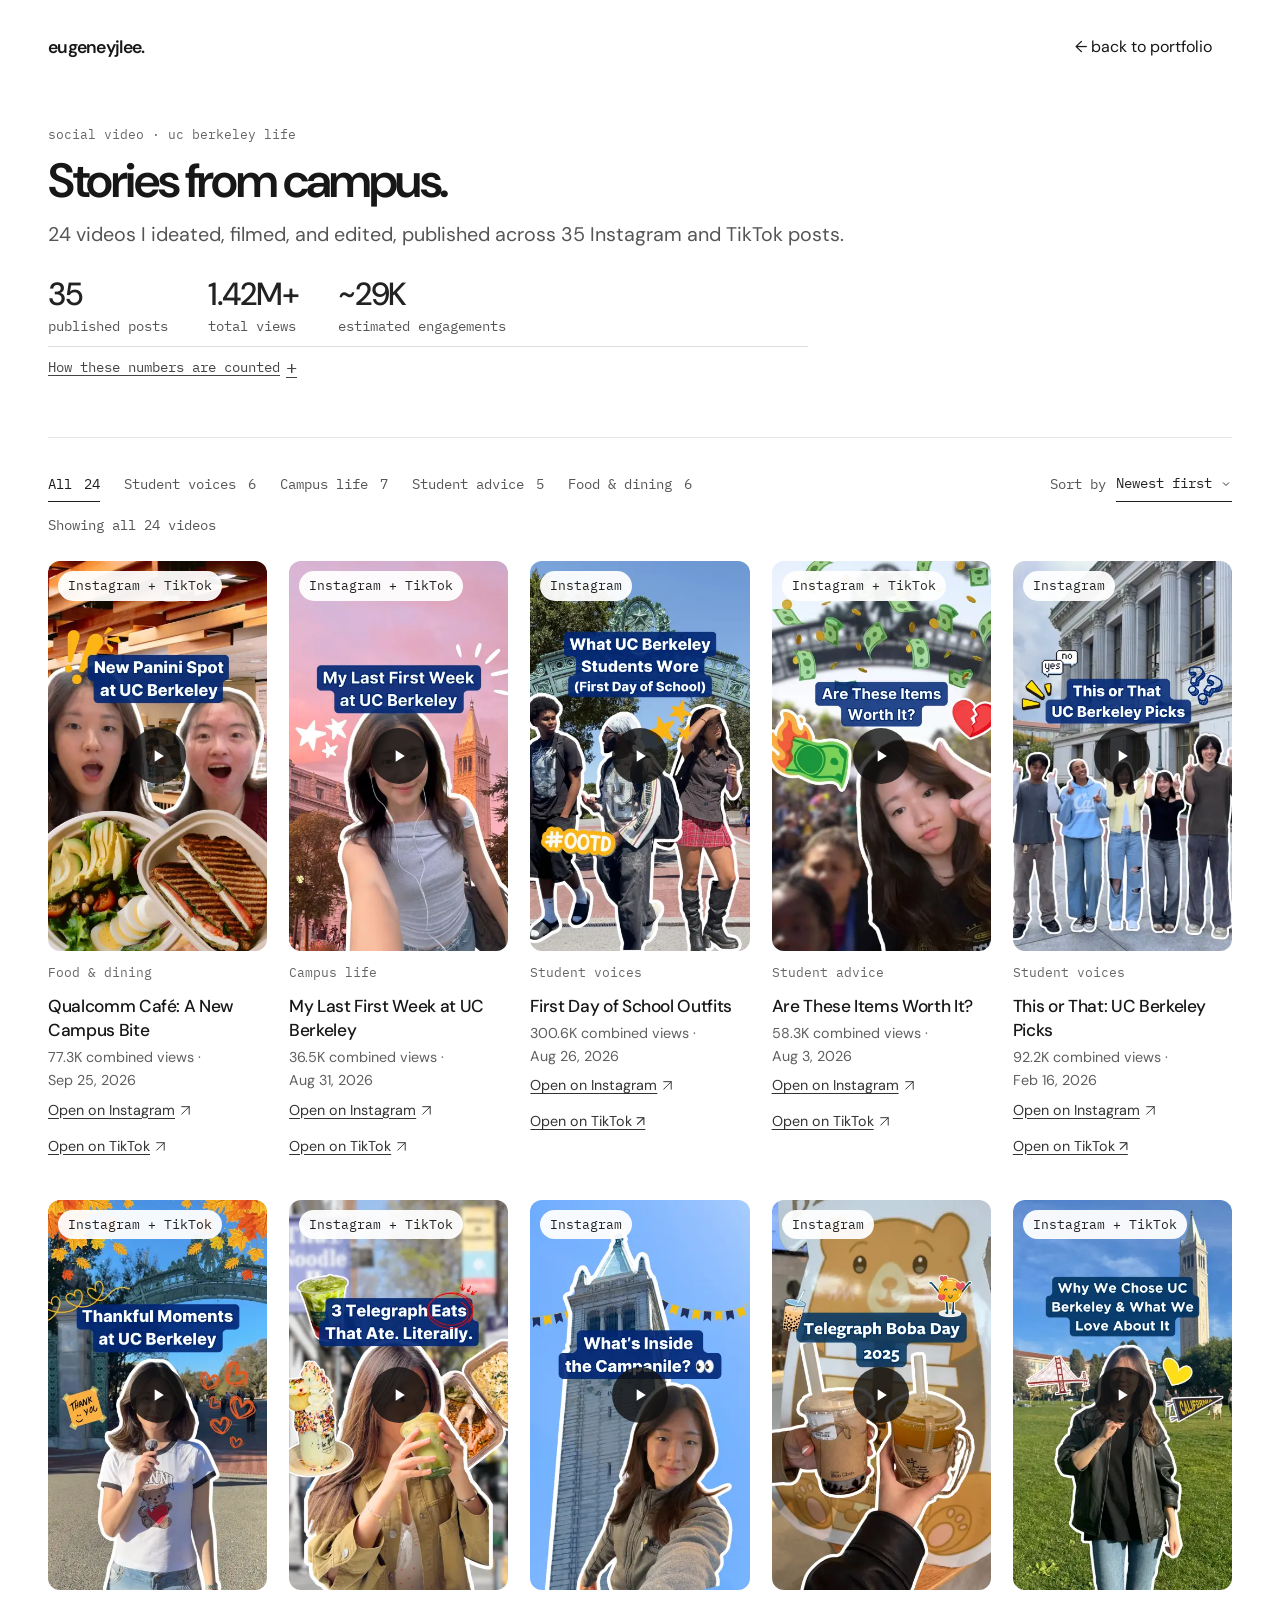
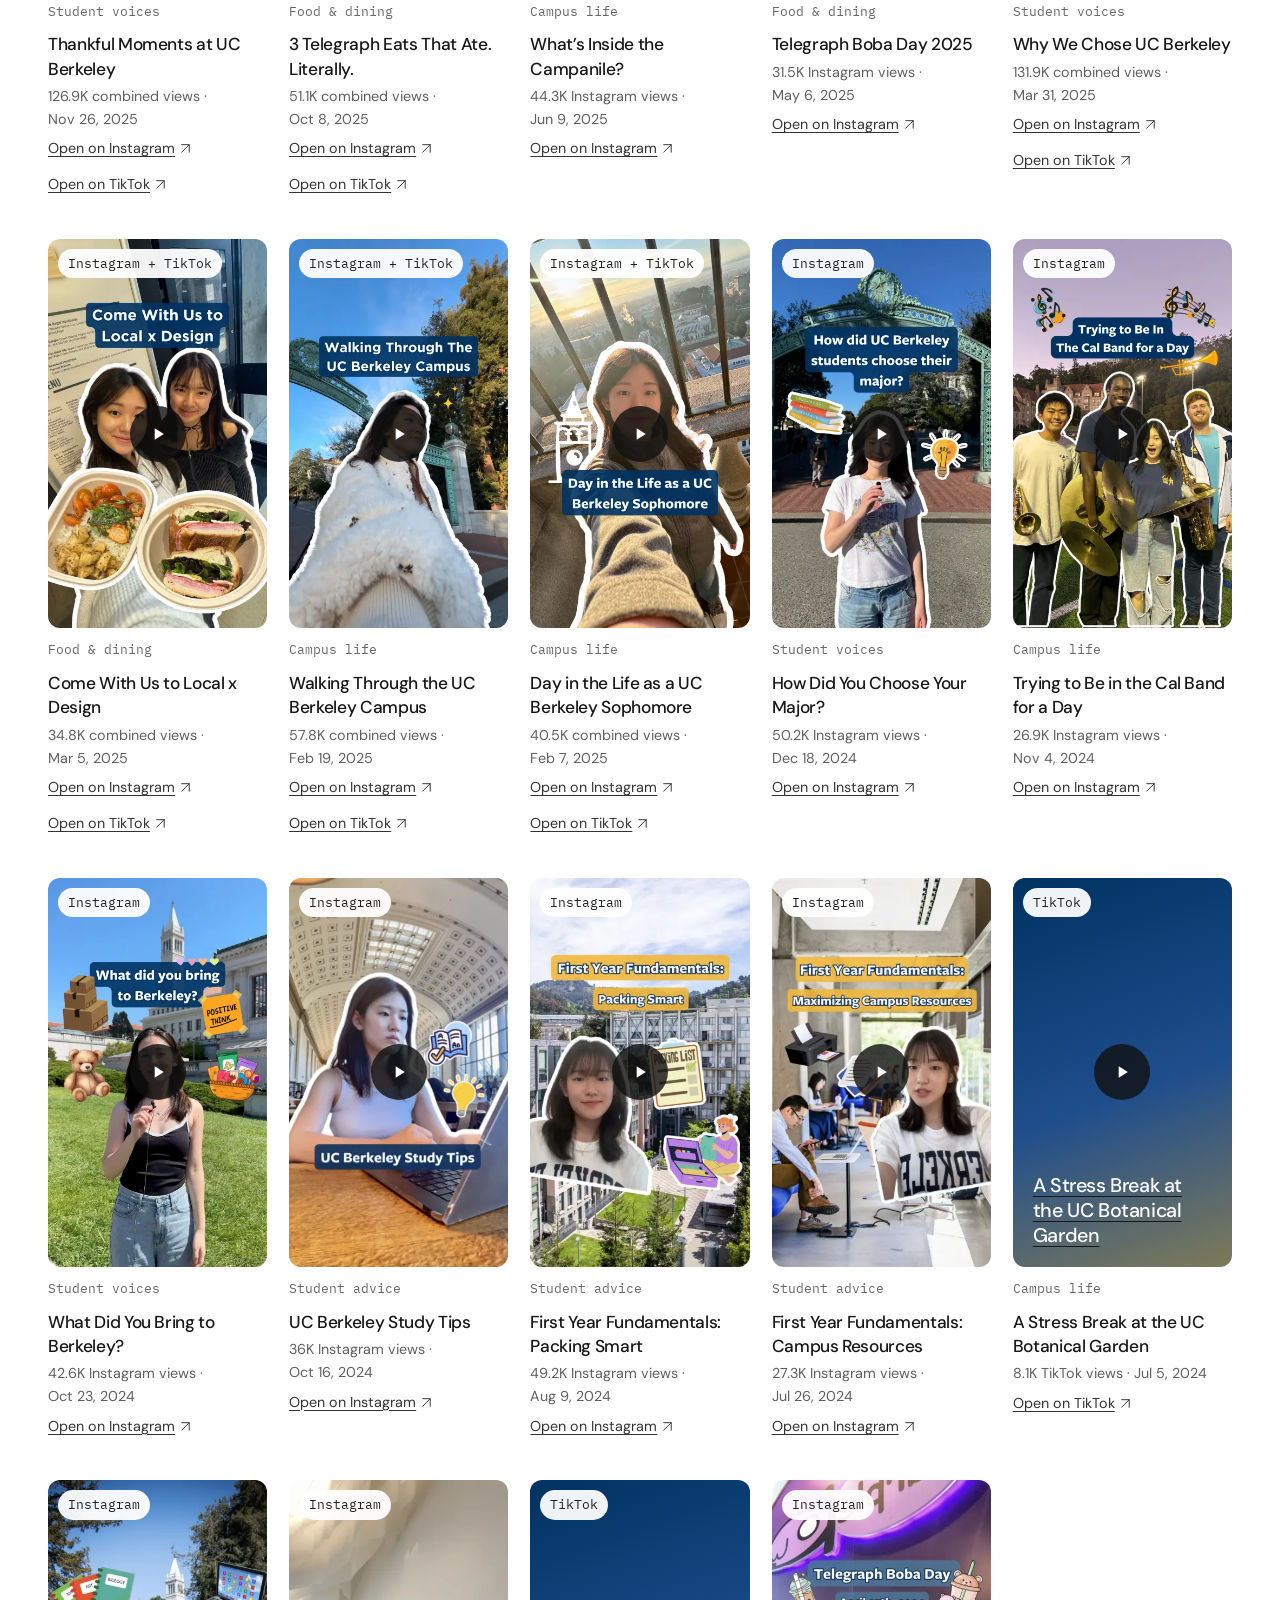
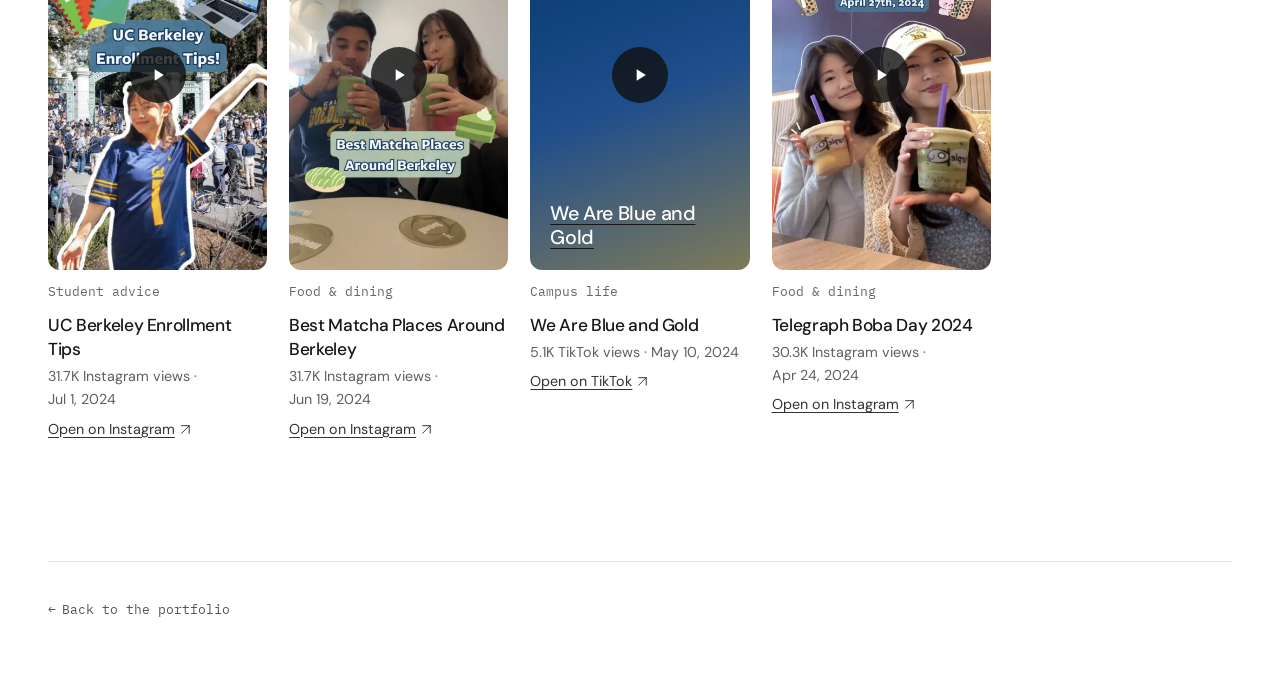
==== commit 2a34f971: "Refresh all Berkeley Life metrics, cross-platform links, and X profile" ====
--- a/ucberkeleylife/index.html
+++ b/ucberkeleylife/index.html
@@ -4,17 +4,17 @@
 <meta charset="utf-8">
 <meta name="viewport" content="width=device-width, initial-scale=1">
 <title>UC Berkeley Life Video Portfolio — Eugene Lee</title>
-<meta name="description" content="24 distinct videos by Eugene Lee across 35 Instagram and TikTok posts for UC Berkeley Life. Student interviews, campus stories, and practical guides with 1.41M+ combined platform views.">
+<meta name="description" content="24 distinct videos by Eugene Lee across 35 Instagram and TikTok posts for UC Berkeley Life. Student interviews, campus stories, and practical guides with 1.42M+ combined platform views.">
 <link rel="canonical" href="https://eugeneyjlee.github.io/portfolio/ucberkeleylife/">
 <meta property="og:title" content="UC Berkeley Life Video Portfolio — Eugene Lee">
-<meta property="og:description" content="24 distinct videos by Eugene Lee across 35 Instagram and TikTok posts for UC Berkeley Life. Student interviews, campus stories, and practical guides with 1.41M+ combined platform views.">
+<meta property="og:description" content="24 distinct videos by Eugene Lee across 35 Instagram and TikTok posts for UC Berkeley Life. Student interviews, campus stories, and practical guides with 1.42M+ combined platform views.">
 <meta property="og:type" content="website">
 <meta property="og:url" content="https://eugeneyjlee.github.io/portfolio/ucberkeleylife/">
 <meta property="og:image" content="https://eugeneyjlee.github.io/portfolio/social-preview-landing-v3.jpg">
 <meta property="og:image:alt" content="Eugene Lee’s portfolio landing page.">
 <meta name="twitter:card" content="summary_large_image">
 <meta name="twitter:title" content="UC Berkeley Life Video Portfolio — Eugene Lee">
-<meta name="twitter:description" content="24 distinct videos by Eugene Lee across 35 Instagram and TikTok posts for UC Berkeley Life. Student interviews, campus stories, and practical guides with 1.41M+ combined platform views.">
+<meta name="twitter:description" content="24 distinct videos by Eugene Lee across 35 Instagram and TikTok posts for UC Berkeley Life. Student interviews, campus stories, and practical guides with 1.42M+ combined platform views.">
 <meta name="twitter:image" content="https://eugeneyjlee.github.io/portfolio/social-preview-landing-v3.jpg">
 <link rel="icon" type="image/png" sizes="64x64" href="../media/favicon-64.png?v=26">
 <link rel="apple-touch-icon" href="../media/apple-touch-icon.png?v=26">
@@ -38,15 +38,15 @@
 <p class="project-kicker">social video · uc berkeley life</p><h1>Stories from campus.</h1><p class="archive-intro">24 videos I ideated, filmed, and edited, published across 35 Instagram and TikTok posts.</p>
 <div class="archive-stats">
 <p><strong>35</strong>published posts</p>
-<p><strong>1.41M+</strong>total views</p>
+<p><strong>1.42M+</strong>total views</p>
 <p><strong>~29K</strong>estimated engagements</p>
 </div>
 <details class="metric-method">
 <summary>How these numbers are counted</summary>
 <ul>
 <li><strong>35 published posts</strong> counts platform posts: 22 Instagram reels and 13 TikToks. Eleven TikToks are cross-posts of an Instagram reel, so this page shows 24 distinct videos, with both links on cross-posted ones.</li>
-<li><strong>Views</strong> add rounded public Instagram view labels to TikTok play counts, captured October 9, 2026, plus two previously omitted TikTok cross-posts checked October 29, 2026.</li>
-<li><strong>Engagements</strong>: 25,504 observed public likes, comments, shares, and saves, plus about 3,529 modeled Instagram shares and saves, which Instagram does not show publicly. The original October 9 model applies TikTok’s shares-and-saves ratio to Instagram’s likes and comments; that estimate is unchanged. The two added TikToks contribute 1,978 observed engagements.</li>
+<li><strong>Views</strong> sum the public profile view counters for all 22 Instagram reels and 13 TikToks, checked October 29, 2026. Some platform counters are rounded; cross-platform totals are not unique viewers.</li>
+<li><strong>Estimated engagements</strong>: 5,597 observed TikTok likes, comments, shares, and saves, plus approximately 23,200 modeled Instagram interactions. The Instagram estimate applies a 1.8% engagement rate, calibrated from the portfolio’s previous estimate, to refreshed Instagram views. Instagram like, share, and save totals were unavailable in the audit view. This is an estimate, not a platform-reported total; Instagram comments are included in the estimate.</li>
 </ul>
 </details>
 </header>
@@ -71,40 +71,40 @@
 <p class="archive-count" aria-live="polite">Showing all 24 videos</p>
 </div>
 <div class="video-grid">
-<article class="video-card" data-category="food" data-platform="instagram + tiktok" data-date="2026-09-25T18:57:48.000Z" data-views="74700">
+<article class="video-card" data-category="food" data-platform="instagram + tiktok" data-date="2026-09-25T18:57:48.000Z" data-views="77300">
 <a class="video-poster" href="https://www.instagram.com/reel/DduJhBzzXH5/" target="_blank" rel="noopener noreferrer" data-embed="https://www.instagram.com/reel/DduJhBzzXH5/embed/" data-platform="Instagram" aria-label="Preview video: Qualcomm Café: A New Campus Bite">
 <img src="../media/thumbs/berkeley-qualcomm-cafe.webp" alt="" width="405" height="720" loading="lazy" decoding="async"><span class="poster-play" aria-hidden="true"><svg viewBox="0 0 24 24" width="20" height="20" fill="currentColor"><path d="M8 5v14l11-7z"/></svg></span><span class="poster-platform">Instagram + TikTok</span>
 </a>
 <p class="video-tag">Food &amp; dining</p>
 <h2 class="video-card-title">Qualcomm Café: A New Campus Bite</h2>
-<p class="video-card-meta"><span>75K combined views</span><span aria-hidden="true"> · </span><time datetime="2026-09-25T18:57:48.000Z">Sep 25, 2026</time></p>
+<p class="video-card-meta"><span>77.3K combined views</span><span aria-hidden="true"> · </span><time datetime="2026-09-25T18:57:48.000Z">Sep 25, 2026</time></p>
 <p class="video-card-links"><a class="video-card-source" href="https://www.instagram.com/reel/DduJhBzzXH5/" target="_blank" rel="noopener noreferrer">Open on Instagram <svg class="arrow-up-right" viewBox="0 0 24 24" width="13" height="13" fill="none" stroke="currentColor" stroke-width="1.8" stroke-linecap="round" stroke-linejoin="round" aria-hidden="true" focusable="false"><path d="M5 19 19 5M5 5h14v14"/></svg><span class="visually-hidden">: Qualcomm Café: A New Campus Bite (opens in a new tab)</span></a> <a class="video-card-source" href="https://www.tiktok.com/@ucberkeley/video/7689549849712135454" target="_blank" rel="noopener noreferrer">Open on TikTok <svg class="arrow-up-right" viewBox="0 0 24 24" width="13" height="13" fill="none" stroke="currentColor" stroke-width="1.8" stroke-linecap="round" stroke-linejoin="round" aria-hidden="true" focusable="false"><path d="M5 19 19 5M5 5h14v14"/></svg><span class="visually-hidden">: Qualcomm Café: A New Campus Bite (opens in a new tab)</span></a></p>
 </article>
-<article class="video-card" data-category="campus" data-platform="instagram + tiktok" data-date="2026-09-01T01:47:53.000Z" data-views="36190">
+<article class="video-card" data-category="campus" data-platform="instagram + tiktok" data-date="2026-09-01T01:47:53.000Z" data-views="36515">
 <a class="video-poster" href="https://www.instagram.com/reel/Dcubskth0kQ/" target="_blank" rel="noopener noreferrer" data-embed="https://www.instagram.com/reel/Dcubskth0kQ/embed/" data-platform="Instagram" aria-label="Preview video: My Last First Week at UC Berkeley">
 <img src="../media/thumbs/berkeley-first-week.webp" alt="" width="405" height="720" loading="lazy" decoding="async"><span class="poster-play" aria-hidden="true"><svg viewBox="0 0 24 24" width="20" height="20" fill="currentColor"><path d="M8 5v14l11-7z"/></svg></span><span class="poster-platform">Instagram + TikTok</span>
 </a>
 <p class="video-tag">Campus life</p>
 <h2 class="video-card-title">My Last First Week at UC Berkeley</h2>
-<p class="video-card-meta"><span>36K combined views</span><span aria-hidden="true"> · </span><time datetime="2026-09-01T01:47:53.000Z">Aug 31, 2026</time></p>
+<p class="video-card-meta"><span>36.5K combined views</span><span aria-hidden="true"> · </span><time datetime="2026-09-01T01:47:53.000Z">Aug 31, 2026</time></p>
 <p class="video-card-links"><a class="video-card-source" href="https://www.instagram.com/reel/Dcubskth0kQ/" target="_blank" rel="noopener noreferrer">Open on Instagram <svg class="arrow-up-right" viewBox="0 0 24 24" width="13" height="13" fill="none" stroke="currentColor" stroke-width="1.8" stroke-linecap="round" stroke-linejoin="round" aria-hidden="true" focusable="false"><path d="M5 19 19 5M5 5h14v14"/></svg><span class="visually-hidden">: My Last First Week at UC Berkeley (opens in a new tab)</span></a> <a class="video-card-source" href="https://www.tiktok.com/@ucberkeley/video/7680604140946459934" target="_blank" rel="noopener noreferrer">Open on TikTok <svg class="arrow-up-right" viewBox="0 0 24 24" width="13" height="13" fill="none" stroke="currentColor" stroke-width="1.8" stroke-linecap="round" stroke-linejoin="round" aria-hidden="true" focusable="false"><path d="M5 19 19 5M5 5h14v14"/></svg><span class="visually-hidden">: My Last First Week at UC Berkeley (opens in a new tab)</span></a></p>
 </article>
-<article class="video-card" data-category="voices" data-platform="instagram,tiktok" data-date="2026-08-27T01:00:34.000Z" data-views="299600">
+<article class="video-card" data-category="voices" data-platform="instagram,tiktok" data-date="2026-08-27T01:00:34.000Z" data-views="300600">
 <a class="video-poster" href="https://www.instagram.com/reel/DchXm56PNRD/" target="_blank" rel="noopener noreferrer" data-embed="https://www.instagram.com/reel/DchXm56PNRD/embed/" data-platform="Instagram" aria-label="Preview video: First Day of School Outfits">
 <img src="../media/thumbs/berkeley-outfits.webp" alt="" width="405" height="720" loading="lazy" decoding="async"><span class="poster-play" aria-hidden="true"><svg viewBox="0 0 24 24" width="20" height="20" fill="currentColor"><path d="M8 5v14l11-7z"/></svg></span><span class="poster-platform">Instagram</span>
 </a>
 <p class="video-tag">Student voices</p>
 <h2 class="video-card-title">First Day of School Outfits</h2>
-<p class="video-card-meta"><span>300K combined views</span><span aria-hidden="true"> · </span><time datetime="2026-08-27T01:00:34.000Z">Aug 26, 2026</time></p>
+<p class="video-card-meta"><span>300.6K combined views</span><span aria-hidden="true"> · </span><time datetime="2026-08-27T01:00:34.000Z">Aug 26, 2026</time></p>
 <p class="video-card-links"><a class="video-card-source" href="https://www.instagram.com/reel/DchXm56PNRD/" target="_blank" rel="noopener noreferrer">Open on Instagram <svg class="arrow-up-right" viewBox="0 0 24 24" width="13" height="13" fill="none" stroke="currentColor" stroke-width="1.8" stroke-linecap="round" stroke-linejoin="round" aria-hidden="true" focusable="false"><path d="M5 19 19 5M5 5h14v14"/></svg><span class="visually-hidden">: First Day of School Outfits (opens in a new tab)</span></a> <a class="video-card-source" href="https://www.tiktok.com/@ucberkeley/video/7678507774929571103" target="_blank" rel="noopener noreferrer">Open on TikTok ↗<span class="visually-hidden">: First Day of School Outfits (opens in a new tab)</span></a></p>
 </article>
-<article class="video-card" data-category="advice" data-platform="instagram + tiktok" data-date="2026-08-03T19:11:03.000Z" data-views="58180">
+<article class="video-card" data-category="advice" data-platform="instagram + tiktok" data-date="2026-08-03T19:11:03.000Z" data-views="58345">
 <a class="video-poster" href="https://www.instagram.com/reel/DblslzRPy1R/" target="_blank" rel="noopener noreferrer" data-embed="https://www.instagram.com/reel/DblslzRPy1R/embed/" data-platform="Instagram" aria-label="Preview video: Are These Items Worth It?">
 <img src="../media/thumbs/berkeley-worth-it.webp" alt="" width="405" height="720" loading="lazy" decoding="async"><span class="poster-play" aria-hidden="true"><svg viewBox="0 0 24 24" width="20" height="20" fill="currentColor"><path d="M8 5v14l11-7z"/></svg></span><span class="poster-platform">Instagram + TikTok</span>
 </a>
 <p class="video-tag">Student advice</p>
 <h2 class="video-card-title">Are These Items Worth It?</h2>
-<p class="video-card-meta"><span>58K combined views</span><span aria-hidden="true"> · </span><time datetime="2026-08-03T19:11:03.000Z">Aug 3, 2026</time></p>
+<p class="video-card-meta"><span>58.3K combined views</span><span aria-hidden="true"> · </span><time datetime="2026-08-03T19:11:03.000Z">Aug 3, 2026</time></p>
 <p class="video-card-links"><a class="video-card-source" href="https://www.instagram.com/reel/DblslzRPy1R/" target="_blank" rel="noopener noreferrer">Open on Instagram <svg class="arrow-up-right" viewBox="0 0 24 24" width="13" height="13" fill="none" stroke="currentColor" stroke-width="1.8" stroke-linecap="round" stroke-linejoin="round" aria-hidden="true" focusable="false"><path d="M5 19 19 5M5 5h14v14"/></svg><span class="visually-hidden">: Are These Items Worth It? (opens in a new tab)</span></a> <a class="video-card-source" href="https://www.tiktok.com/@ucberkeley/video/7669884477379808543" target="_blank" rel="noopener noreferrer">Open on TikTok <svg class="arrow-up-right" viewBox="0 0 24 24" width="13" height="13" fill="none" stroke="currentColor" stroke-width="1.8" stroke-linecap="round" stroke-linejoin="round" aria-hidden="true" focusable="false"><path d="M5 19 19 5M5 5h14v14"/></svg><span class="visually-hidden">: Are These Items Worth It? (opens in a new tab)</span></a></p>
 </article>
 <article class="video-card" data-category="voices" data-platform="instagram,tiktok" data-date="2026-02-16T20:00:04.000Z" data-views="92206">
@@ -113,16 +113,16 @@
 </a>
 <p class="video-tag">Student voices</p>
 <h2 class="video-card-title">This or That: UC Berkeley Picks</h2>
-<p class="video-card-meta"><span>92K combined views</span><span aria-hidden="true"> · </span><time datetime="2026-02-16T20:00:04.000Z">Feb 16, 2026</time></p>
+<p class="video-card-meta"><span>92.2K combined views</span><span aria-hidden="true"> · </span><time datetime="2026-02-16T20:00:04.000Z">Feb 16, 2026</time></p>
 <p class="video-card-links"><a class="video-card-source" href="https://www.instagram.com/reel/DU1NgvngTAq/" target="_blank" rel="noopener noreferrer">Open on Instagram <svg class="arrow-up-right" viewBox="0 0 24 24" width="13" height="13" fill="none" stroke="currentColor" stroke-width="1.8" stroke-linecap="round" stroke-linejoin="round" aria-hidden="true" focusable="false"><path d="M5 19 19 5M5 5h14v14"/></svg><span class="visually-hidden">: This or That: UC Berkeley Picks (opens in a new tab)</span></a> <a class="video-card-source" href="https://www.tiktok.com/@ucberkeley/video/7606425867803200781" target="_blank" rel="noopener noreferrer">Open on TikTok ↗<span class="visually-hidden">: This or That: UC Berkeley Picks (opens in a new tab)</span></a></p>
 </article>
-<article class="video-card" data-category="voices" data-platform="instagram + tiktok" data-date="2025-11-26T20:01:44.000Z" data-views="126895">
+<article class="video-card" data-category="voices" data-platform="instagram + tiktok" data-date="2025-11-26T20:01:44.000Z" data-views="126901">
 <a class="video-poster" href="https://www.instagram.com/reel/DRiEGGeD7k5/" target="_blank" rel="noopener noreferrer" data-embed="https://www.instagram.com/reel/DRiEGGeD7k5/embed/" data-platform="Instagram" aria-label="Preview video: Thankful Moments at UC Berkeley">
 <img src="../media/thumbs/berkeley-thankful.webp" alt="" width="405" height="720" loading="lazy" decoding="async"><span class="poster-play" aria-hidden="true"><svg viewBox="0 0 24 24" width="20" height="20" fill="currentColor"><path d="M8 5v14l11-7z"/></svg></span><span class="poster-platform">Instagram + TikTok</span>
 </a>
 <p class="video-tag">Student voices</p>
 <h2 class="video-card-title">Thankful Moments at UC Berkeley</h2>
-<p class="video-card-meta"><span>127K combined views</span><span aria-hidden="true"> · </span><time datetime="2025-11-26T20:01:44.000Z">Nov 26, 2025</time></p>
+<p class="video-card-meta"><span>126.9K combined views</span><span aria-hidden="true"> · </span><time datetime="2025-11-26T20:01:44.000Z">Nov 26, 2025</time></p>
 <p class="video-card-links"><a class="video-card-source" href="https://www.instagram.com/reel/DRiEGGeD7k5/" target="_blank" rel="noopener noreferrer">Open on Instagram <svg class="arrow-up-right" viewBox="0 0 24 24" width="13" height="13" fill="none" stroke="currentColor" stroke-width="1.8" stroke-linecap="round" stroke-linejoin="round" aria-hidden="true" focusable="false"><path d="M5 19 19 5M5 5h14v14"/></svg><span class="visually-hidden">: Thankful Moments at UC Berkeley (opens in a new tab)</span></a> <a class="video-card-source" href="https://www.tiktok.com/@ucberkeley/video/7577125289856159007" target="_blank" rel="noopener noreferrer">Open on TikTok <svg class="arrow-up-right" viewBox="0 0 24 24" width="13" height="13" fill="none" stroke="currentColor" stroke-width="1.8" stroke-linecap="round" stroke-linejoin="round" aria-hidden="true" focusable="false"><path d="M5 19 19 5M5 5h14v14"/></svg><span class="visually-hidden">: Thankful Moments at UC Berkeley (opens in a new tab)</span></a></p>
 </article>
 <article class="video-card" data-category="food" data-platform="instagram + tiktok" data-date="2025-10-08T19:00:18.000Z" data-views="51100">
@@ -131,7 +131,7 @@
 </a>
 <p class="video-tag">Food &amp; dining</p>
 <h2 class="video-card-title">3 Telegraph Eats That Ate. Literally.</h2>
-<p class="video-card-meta"><span>51K combined views</span><span aria-hidden="true"> · </span><time datetime="2025-10-08T19:00:18.000Z">Oct 8, 2025</time></p>
+<p class="video-card-meta"><span>51.1K combined views</span><span aria-hidden="true"> · </span><time datetime="2025-10-08T19:00:18.000Z">Oct 8, 2025</time></p>
 <p class="video-card-links"><a class="video-card-source" href="https://www.instagram.com/reel/DPjxEpWkrYg/" target="_blank" rel="noopener noreferrer">Open on Instagram <svg class="arrow-up-right" viewBox="0 0 24 24" width="13" height="13" fill="none" stroke="currentColor" stroke-width="1.8" stroke-linecap="round" stroke-linejoin="round" aria-hidden="true" focusable="false"><path d="M5 19 19 5M5 5h14v14"/></svg><span class="visually-hidden">: 3 Telegraph Eats That Ate. Literally. (opens in a new tab)</span></a> <a class="video-card-source" href="https://www.tiktok.com/@ucberkeley/video/7558925702599380254" target="_blank" rel="noopener noreferrer">Open on TikTok <svg class="arrow-up-right" viewBox="0 0 24 24" width="13" height="13" fill="none" stroke="currentColor" stroke-width="1.8" stroke-linecap="round" stroke-linejoin="round" aria-hidden="true" focusable="false"><path d="M5 19 19 5M5 5h14v14"/></svg><span class="visually-hidden">: 3 Telegraph Eats That Ate. Literally. (opens in a new tab)</span></a></p>
 </article>
 <article class="video-card" data-category="campus" data-platform="instagram" data-date="2025-06-09T19:00:52.000Z" data-views="44300">
@@ -140,7 +140,7 @@
 </a>
 <p class="video-tag">Campus life</p>
 <h2 class="video-card-title">What’s Inside the Campanile?</h2>
-<p class="video-card-meta"><span>44K Instagram views</span><span aria-hidden="true"> · </span><time datetime="2025-06-09T19:00:52.000Z">Jun 9, 2025</time></p>
+<p class="video-card-meta"><span>44.3K Instagram views</span><span aria-hidden="true"> · </span><time datetime="2025-06-09T19:00:52.000Z">Jun 9, 2025</time></p>
 <p class="video-card-links"><a class="video-card-source" href="https://www.instagram.com/reel/DKsONg-voXn/" target="_blank" rel="noopener noreferrer">Open on Instagram <svg class="arrow-up-right" viewBox="0 0 24 24" width="13" height="13" fill="none" stroke="currentColor" stroke-width="1.8" stroke-linecap="round" stroke-linejoin="round" aria-hidden="true" focusable="false"><path d="M5 19 19 5M5 5h14v14"/></svg><span class="visually-hidden">: What’s Inside the Campanile? (opens in a new tab)</span></a></p>
 </article>
 <article class="video-card" data-category="food" data-platform="instagram" data-date="2025-05-06T22:56:19.000Z" data-views="31500">
@@ -149,43 +149,43 @@
 </a>
 <p class="video-tag">Food &amp; dining</p>
 <h2 class="video-card-title">Telegraph Boba Day 2025</h2>
-<p class="video-card-meta"><span>32K Instagram views</span><span aria-hidden="true"> · </span><time datetime="2025-05-06T22:56:19.000Z">May 6, 2025</time></p>
+<p class="video-card-meta"><span>31.5K Instagram views</span><span aria-hidden="true"> · </span><time datetime="2025-05-06T22:56:19.000Z">May 6, 2025</time></p>
 <p class="video-card-links"><a class="video-card-source" href="https://www.instagram.com/reel/DI4R0kUzGA1/" target="_blank" rel="noopener noreferrer">Open on Instagram <svg class="arrow-up-right" viewBox="0 0 24 24" width="13" height="13" fill="none" stroke="currentColor" stroke-width="1.8" stroke-linecap="round" stroke-linejoin="round" aria-hidden="true" focusable="false"><path d="M5 19 19 5M5 5h14v14"/></svg><span class="visually-hidden">: Telegraph Boba Day 2025 (opens in a new tab)</span></a></p>
 </article>
-<article class="video-card" data-category="voices" data-platform="instagram + tiktok" data-date="2025-03-31T19:00:14.000Z" data-views="131885">
+<article class="video-card" data-category="voices" data-platform="instagram + tiktok" data-date="2025-03-31T19:00:14.000Z" data-views="131887">
 <a class="video-poster" href="https://www.instagram.com/reel/DH32-wOvyjE/" target="_blank" rel="noopener noreferrer" data-embed="https://www.instagram.com/reel/DH32-wOvyjE/embed/" data-platform="Instagram" aria-label="Preview video: Why We Chose UC Berkeley">
 <img src="../media/thumbs/berkeley-why.webp" alt="" width="405" height="720" loading="lazy" decoding="async"><span class="poster-play" aria-hidden="true"><svg viewBox="0 0 24 24" width="20" height="20" fill="currentColor"><path d="M8 5v14l11-7z"/></svg></span><span class="poster-platform">Instagram + TikTok</span>
 </a>
 <p class="video-tag">Student voices</p>
 <h2 class="video-card-title">Why We Chose UC Berkeley</h2>
-<p class="video-card-meta"><span>132K combined views</span><span aria-hidden="true"> · </span><time datetime="2025-03-31T19:00:14.000Z">Mar 31, 2025</time></p>
+<p class="video-card-meta"><span>131.9K combined views</span><span aria-hidden="true"> · </span><time datetime="2025-03-31T19:00:14.000Z">Mar 31, 2025</time></p>
 <p class="video-card-links"><a class="video-card-source" href="https://www.instagram.com/reel/DH32-wOvyjE/" target="_blank" rel="noopener noreferrer">Open on Instagram <svg class="arrow-up-right" viewBox="0 0 24 24" width="13" height="13" fill="none" stroke="currentColor" stroke-width="1.8" stroke-linecap="round" stroke-linejoin="round" aria-hidden="true" focusable="false"><path d="M5 19 19 5M5 5h14v14"/></svg><span class="visually-hidden">: Why We Chose UC Berkeley (opens in a new tab)</span></a> <a class="video-card-source" href="https://www.tiktok.com/@ucberkeley/video/7488047995951369514" target="_blank" rel="noopener noreferrer">Open on TikTok <svg class="arrow-up-right" viewBox="0 0 24 24" width="13" height="13" fill="none" stroke="currentColor" stroke-width="1.8" stroke-linecap="round" stroke-linejoin="round" aria-hidden="true" focusable="false"><path d="M5 19 19 5M5 5h14v14"/></svg><span class="visually-hidden">: Why We Chose UC Berkeley (opens in a new tab)</span></a></p>
 </article>
-<article class="video-card" data-category="food" data-platform="instagram + tiktok" data-date="2025-03-05T20:10:44.000Z" data-views="34805">
+<article class="video-card" data-category="food" data-platform="instagram + tiktok" data-date="2025-03-05T20:10:44.000Z" data-views="34830">
 <a class="video-poster" href="https://www.instagram.com/reel/DG1BszcyHA1/" target="_blank" rel="noopener noreferrer" data-embed="https://www.instagram.com/reel/DG1BszcyHA1/embed/" data-platform="Instagram" aria-label="Preview video: Come With Us to Local x Design">
 <img src="../media/thumbs/berkeley-local-design.webp" alt="" width="405" height="720" loading="lazy" decoding="async"><span class="poster-play" aria-hidden="true"><svg viewBox="0 0 24 24" width="20" height="20" fill="currentColor"><path d="M8 5v14l11-7z"/></svg></span><span class="poster-platform">Instagram + TikTok</span>
 </a>
 <p class="video-tag">Food &amp; dining</p>
 <h2 class="video-card-title">Come With Us to Local x Design</h2>
-<p class="video-card-meta"><span>35K combined views</span><span aria-hidden="true"> · </span><time datetime="2025-03-05T20:10:44.000Z">Mar 5, 2025</time></p>
+<p class="video-card-meta"><span>34.8K combined views</span><span aria-hidden="true"> · </span><time datetime="2025-03-05T20:10:44.000Z">Mar 5, 2025</time></p>
 <p class="video-card-links"><a class="video-card-source" href="https://www.instagram.com/reel/DG1BszcyHA1/" target="_blank" rel="noopener noreferrer">Open on Instagram <svg class="arrow-up-right" viewBox="0 0 24 24" width="13" height="13" fill="none" stroke="currentColor" stroke-width="1.8" stroke-linecap="round" stroke-linejoin="round" aria-hidden="true" focusable="false"><path d="M5 19 19 5M5 5h14v14"/></svg><span class="visually-hidden">: Come With Us to Local x Design (opens in a new tab)</span></a> <a class="video-card-source" href="https://www.tiktok.com/@ucberkeley/video/7478404203367583022" target="_blank" rel="noopener noreferrer">Open on TikTok <svg class="arrow-up-right" viewBox="0 0 24 24" width="13" height="13" fill="none" stroke="currentColor" stroke-width="1.8" stroke-linecap="round" stroke-linejoin="round" aria-hidden="true" focusable="false"><path d="M5 19 19 5M5 5h14v14"/></svg><span class="visually-hidden">: Come With Us to Local x Design (opens in a new tab)</span></a></p>
 </article>
-<article class="video-card" data-category="campus" data-platform="instagram + tiktok" data-date="2025-02-19T20:00:18.000Z" data-views="57700">
+<article class="video-card" data-category="campus" data-platform="instagram + tiktok" data-date="2025-02-19T20:00:18.000Z" data-views="57800">
 <a class="video-poster" href="https://www.instagram.com/reel/DGQ_-0gymOB/" target="_blank" rel="noopener noreferrer" data-embed="https://www.instagram.com/reel/DGQ_-0gymOB/embed/" data-platform="Instagram" aria-label="Preview video: Walking Through the UC Berkeley Campus">
 <img src="../media/thumbs/berkeley-campus-walk.webp" alt="" width="405" height="720" loading="lazy" decoding="async"><span class="poster-play" aria-hidden="true"><svg viewBox="0 0 24 24" width="20" height="20" fill="currentColor"><path d="M8 5v14l11-7z"/></svg></span><span class="poster-platform">Instagram + TikTok</span>
 </a>
 <p class="video-tag">Campus life</p>
 <h2 class="video-card-title">Walking Through the UC Berkeley Campus</h2>
-<p class="video-card-meta"><span>58K combined views</span><span aria-hidden="true"> · </span><time datetime="2025-02-19T20:00:18.000Z">Feb 19, 2025</time></p>
+<p class="video-card-meta"><span>57.8K combined views</span><span aria-hidden="true"> · </span><time datetime="2025-02-19T20:00:18.000Z">Feb 19, 2025</time></p>
 <p class="video-card-links"><a class="video-card-source" href="https://www.instagram.com/reel/DGQ_-0gymOB/" target="_blank" rel="noopener noreferrer">Open on Instagram <svg class="arrow-up-right" viewBox="0 0 24 24" width="13" height="13" fill="none" stroke="currentColor" stroke-width="1.8" stroke-linecap="round" stroke-linejoin="round" aria-hidden="true" focusable="false"><path d="M5 19 19 5M5 5h14v14"/></svg><span class="visually-hidden">: Walking Through the UC Berkeley Campus (opens in a new tab)</span></a> <a class="video-card-source" href="https://www.tiktok.com/@ucberkeley/video/7473216070401248555" target="_blank" rel="noopener noreferrer">Open on TikTok <svg class="arrow-up-right" viewBox="0 0 24 24" width="13" height="13" fill="none" stroke="currentColor" stroke-width="1.8" stroke-linecap="round" stroke-linejoin="round" aria-hidden="true" focusable="false"><path d="M5 19 19 5M5 5h14v14"/></svg><span class="visually-hidden">: Walking Through the UC Berkeley Campus (opens in a new tab)</span></a></p>
 </article>
-<article class="video-card" data-category="campus" data-platform="instagram + tiktok" data-date="2025-02-07T20:00:04.000Z" data-views="40453">
+<article class="video-card" data-category="campus" data-platform="instagram + tiktok" data-date="2025-02-07T20:00:04.000Z" data-views="40458">
 <a class="video-poster" href="https://www.instagram.com/reel/DFyMPOMzfL2/" target="_blank" rel="noopener noreferrer" data-embed="https://www.instagram.com/reel/DFyMPOMzfL2/embed/" data-platform="Instagram" aria-label="Preview video: Day in the Life as a UC Berkeley Sophomore">
 <img src="../media/thumbs/berkeley-sophomore-day.webp" alt="" width="405" height="720" loading="lazy" decoding="async"><span class="poster-play" aria-hidden="true"><svg viewBox="0 0 24 24" width="20" height="20" fill="currentColor"><path d="M8 5v14l11-7z"/></svg></span><span class="poster-platform">Instagram + TikTok</span>
 </a>
 <p class="video-tag">Campus life</p>
 <h2 class="video-card-title">Day in the Life as a UC Berkeley Sophomore</h2>
-<p class="video-card-meta"><span>40K combined views</span><span aria-hidden="true"> · </span><time datetime="2025-02-07T20:00:04.000Z">Feb 7, 2025</time></p>
+<p class="video-card-meta"><span>40.5K combined views</span><span aria-hidden="true"> · </span><time datetime="2025-02-07T20:00:04.000Z">Feb 7, 2025</time></p>
 <p class="video-card-links"><a class="video-card-source" href="https://www.instagram.com/reel/DFyMPOMzfL2/" target="_blank" rel="noopener noreferrer">Open on Instagram <svg class="arrow-up-right" viewBox="0 0 24 24" width="13" height="13" fill="none" stroke="currentColor" stroke-width="1.8" stroke-linecap="round" stroke-linejoin="round" aria-hidden="true" focusable="false"><path d="M5 19 19 5M5 5h14v14"/></svg><span class="visually-hidden">: Day in the Life as a UC Berkeley Sophomore (opens in a new tab)</span></a> <a class="video-card-source" href="https://www.tiktok.com/@ucberkeley/video/7468722010147818795" target="_blank" rel="noopener noreferrer">Open on TikTok <svg class="arrow-up-right" viewBox="0 0 24 24" width="13" height="13" fill="none" stroke="currentColor" stroke-width="1.8" stroke-linecap="round" stroke-linejoin="round" aria-hidden="true" focusable="false"><path d="M5 19 19 5M5 5h14v14"/></svg><span class="visually-hidden">: Day in the Life as a UC Berkeley Sophomore (opens in a new tab)</span></a></p>
 </article>
 <article class="video-card" data-category="voices" data-platform="instagram" data-date="2024-12-18T20:47:07.000Z" data-views="50200">
@@ -194,7 +194,7 @@
 </a>
 <p class="video-tag">Student voices</p>
 <h2 class="video-card-title">How Did You Choose Your Major?</h2>
-<p class="video-card-meta"><span>50K Instagram views</span><span aria-hidden="true"> · </span><time datetime="2024-12-18T20:47:07.000Z">Dec 18, 2024</time></p>
+<p class="video-card-meta"><span>50.2K Instagram views</span><span aria-hidden="true"> · </span><time datetime="2024-12-18T20:47:07.000Z">Dec 18, 2024</time></p>
 <p class="video-card-links"><a class="video-card-source" href="https://www.instagram.com/reel/DDu8587zatR/" target="_blank" rel="noopener noreferrer">Open on Instagram <svg class="arrow-up-right" viewBox="0 0 24 24" width="13" height="13" fill="none" stroke="currentColor" stroke-width="1.8" stroke-linecap="round" stroke-linejoin="round" aria-hidden="true" focusable="false"><path d="M5 19 19 5M5 5h14v14"/></svg><span class="visually-hidden">: How Did You Choose Your Major? (opens in a new tab)</span></a></p>
 </article>
 <article class="video-card" data-category="campus" data-platform="instagram" data-date="2024-11-04T20:12:56.000Z" data-views="26900">
@@ -203,16 +203,16 @@
 </a>
 <p class="video-tag">Campus life</p>
 <h2 class="video-card-title">Trying to Be in the Cal Band for a Day</h2>
-<p class="video-card-meta"><span>27K Instagram views</span><span aria-hidden="true"> · </span><time datetime="2024-11-04T20:12:56.000Z">Nov 4, 2024</time></p>
+<p class="video-card-meta"><span>26.9K Instagram views</span><span aria-hidden="true"> · </span><time datetime="2024-11-04T20:12:56.000Z">Nov 4, 2024</time></p>
 <p class="video-card-links"><a class="video-card-source" href="https://www.instagram.com/reel/DB9mC52Sv60/" target="_blank" rel="noopener noreferrer">Open on Instagram <svg class="arrow-up-right" viewBox="0 0 24 24" width="13" height="13" fill="none" stroke="currentColor" stroke-width="1.8" stroke-linecap="round" stroke-linejoin="round" aria-hidden="true" focusable="false"><path d="M5 19 19 5M5 5h14v14"/></svg><span class="visually-hidden">: Trying to Be in the Cal Band for a Day (opens in a new tab)</span></a></p>
 </article>
-<article class="video-card" data-category="voices" data-platform="instagram" data-date="2024-10-23T19:13:28.000Z" data-views="42500">
+<article class="video-card" data-category="voices" data-platform="instagram" data-date="2024-10-23T19:13:28.000Z" data-views="42600">
 <a class="video-poster" href="https://www.instagram.com/reel/DBelgERSdLd/" target="_blank" rel="noopener noreferrer" data-embed="https://www.instagram.com/reel/DBelgERSdLd/embed/" data-platform="Instagram" aria-label="Preview video: What Did You Bring to Berkeley?">
 <img src="../media/thumbs/berkeley-bring.webp" alt="" width="405" height="720" loading="lazy" decoding="async"><span class="poster-play" aria-hidden="true"><svg viewBox="0 0 24 24" width="20" height="20" fill="currentColor"><path d="M8 5v14l11-7z"/></svg></span><span class="poster-platform">Instagram</span>
 </a>
 <p class="video-tag">Student voices</p>
 <h2 class="video-card-title">What Did You Bring to Berkeley?</h2>
-<p class="video-card-meta"><span>42K Instagram views</span><span aria-hidden="true"> · </span><time datetime="2024-10-23T19:13:28.000Z">Oct 23, 2024</time></p>
+<p class="video-card-meta"><span>42.6K Instagram views</span><span aria-hidden="true"> · </span><time datetime="2024-10-23T19:13:28.000Z">Oct 23, 2024</time></p>
 <p class="video-card-links"><a class="video-card-source" href="https://www.instagram.com/reel/DBelgERSdLd/" target="_blank" rel="noopener noreferrer">Open on Instagram <svg class="arrow-up-right" viewBox="0 0 24 24" width="13" height="13" fill="none" stroke="currentColor" stroke-width="1.8" stroke-linecap="round" stroke-linejoin="round" aria-hidden="true" focusable="false"><path d="M5 19 19 5M5 5h14v14"/></svg><span class="visually-hidden">: What Did You Bring to Berkeley? (opens in a new tab)</span></a></p>
 </article>
 <article class="video-card" data-category="advice" data-platform="instagram" data-date="2024-10-16T19:02:57.000Z" data-views="36000">
@@ -224,13 +224,13 @@
 <p class="video-card-meta"><span>36K Instagram views</span><span aria-hidden="true"> · </span><time datetime="2024-10-16T19:02:57.000Z">Oct 16, 2024</time></p>
 <p class="video-card-links"><a class="video-card-source" href="https://www.instagram.com/reel/DBMicDkyTT1/" target="_blank" rel="noopener noreferrer">Open on Instagram <svg class="arrow-up-right" viewBox="0 0 24 24" width="13" height="13" fill="none" stroke="currentColor" stroke-width="1.8" stroke-linecap="round" stroke-linejoin="round" aria-hidden="true" focusable="false"><path d="M5 19 19 5M5 5h14v14"/></svg><span class="visually-hidden">: UC Berkeley Study Tips (opens in a new tab)</span></a></p>
 </article>
-<article class="video-card" data-category="advice" data-platform="instagram" data-date="2024-08-09T19:13:14.000Z" data-views="49100">
+<article class="video-card" data-category="advice" data-platform="instagram" data-date="2024-08-09T19:13:14.000Z" data-views="49200">
 <a class="video-poster" href="https://www.instagram.com/reel/C-ddu54hoEy/" target="_blank" rel="noopener noreferrer" data-embed="https://www.instagram.com/reel/C-ddu54hoEy/embed/" data-platform="Instagram" aria-label="Preview video: First Year Fundamentals: Packing Smart">
 <img src="../media/thumbs/berkeley-packing.webp" alt="" width="405" height="720" loading="lazy" decoding="async"><span class="poster-play" aria-hidden="true"><svg viewBox="0 0 24 24" width="20" height="20" fill="currentColor"><path d="M8 5v14l11-7z"/></svg></span><span class="poster-platform">Instagram</span>
 </a>
 <p class="video-tag">Student advice</p>
 <h2 class="video-card-title">First Year Fundamentals: Packing Smart</h2>
-<p class="video-card-meta"><span>49K Instagram views</span><span aria-hidden="true"> · </span><time datetime="2024-08-09T19:13:14.000Z">Aug 9, 2024</time></p>
+<p class="video-card-meta"><span>49.2K Instagram views</span><span aria-hidden="true"> · </span><time datetime="2024-08-09T19:13:14.000Z">Aug 9, 2024</time></p>
 <p class="video-card-links"><a class="video-card-source" href="https://www.instagram.com/reel/C-ddu54hoEy/" target="_blank" rel="noopener noreferrer">Open on Instagram <svg class="arrow-up-right" viewBox="0 0 24 24" width="13" height="13" fill="none" stroke="currentColor" stroke-width="1.8" stroke-linecap="round" stroke-linejoin="round" aria-hidden="true" focusable="false"><path d="M5 19 19 5M5 5h14v14"/></svg><span class="visually-hidden">: First Year Fundamentals: Packing Smart (opens in a new tab)</span></a></p>
 </article>
 <article class="video-card" data-category="advice" data-platform="instagram" data-date="2024-07-26T18:59:46.000Z" data-views="27300">
@@ -239,10 +239,10 @@
 </a>
 <p class="video-tag">Student advice</p>
 <h2 class="video-card-title">First Year Fundamentals: Campus Resources</h2>
-<p class="video-card-meta"><span>27K Instagram views</span><span aria-hidden="true"> · </span><time datetime="2024-07-26T18:59:46.000Z">Jul 26, 2024</time></p>
+<p class="video-card-meta"><span>27.3K Instagram views</span><span aria-hidden="true"> · </span><time datetime="2024-07-26T18:59:46.000Z">Jul 26, 2024</time></p>
 <p class="video-card-links"><a class="video-card-source" href="https://www.instagram.com/reel/C95V77eySKy/" target="_blank" rel="noopener noreferrer">Open on Instagram <svg class="arrow-up-right" viewBox="0 0 24 24" width="13" height="13" fill="none" stroke="currentColor" stroke-width="1.8" stroke-linecap="round" stroke-linejoin="round" aria-hidden="true" focusable="false"><path d="M5 19 19 5M5 5h14v14"/></svg><span class="visually-hidden">: First Year Fundamentals: Campus Resources (opens in a new tab)</span></a></p>
 </article>
-<article class="video-card" data-category="campus" data-platform="tiktok" data-date="2024-07-05T16:31:02Z" data-views="8111">
+<article class="video-card" data-category="campus" data-platform="tiktok" data-date="2024-07-05T16:31:02Z" data-views="8115">
 <a class="video-poster" href="https://www.tiktok.com/@ucberkeley/video/7388190126305824042" target="_blank" rel="noopener noreferrer" data-embed="https://www.tiktok.com/player/v1/7388190126305824042?controls=1&amp;description=0&amp;rel=0" data-platform="TikTok" aria-label="Preview video: A Stress Break at the UC Botanical Garden">
 <span class="poster-fallback" aria-hidden="true"><span>A Stress Break at the UC Botanical Garden</span></span><span class="poster-play" aria-hidden="true"><svg viewBox="0 0 24 24" width="20" height="20" fill="currentColor"><path d="M8 5v14l11-7z"/></svg></span><span class="poster-platform">TikTok</span>
 </a>
@@ -257,7 +257,7 @@
 </a>
 <p class="video-tag">Student advice</p>
 <h2 class="video-card-title">UC Berkeley Enrollment Tips</h2>
-<p class="video-card-meta"><span>32K Instagram views</span><span aria-hidden="true"> · </span><time datetime="2024-07-01T19:04:42.000Z">Jul 1, 2024</time></p>
+<p class="video-card-meta"><span>31.7K Instagram views</span><span aria-hidden="true"> · </span><time datetime="2024-07-01T19:04:42.000Z">Jul 1, 2024</time></p>
 <p class="video-card-links"><a class="video-card-source" href="https://www.instagram.com/reel/C85Asy-SLvM/" target="_blank" rel="noopener noreferrer">Open on Instagram <svg class="arrow-up-right" viewBox="0 0 24 24" width="13" height="13" fill="none" stroke="currentColor" stroke-width="1.8" stroke-linecap="round" stroke-linejoin="round" aria-hidden="true" focusable="false"><path d="M5 19 19 5M5 5h14v14"/></svg><span class="visually-hidden">: UC Berkeley Enrollment Tips (opens in a new tab)</span></a></p>
 </article>
 <article class="video-card" data-category="food" data-platform="instagram" data-date="2024-06-19T19:07:51.000Z" data-views="31700">
@@ -266,10 +266,10 @@
 </a>
 <p class="video-tag">Food &amp; dining</p>
 <h2 class="video-card-title">Best Matcha Places Around Berkeley</h2>
-<p class="video-card-meta"><span>32K Instagram views</span><span aria-hidden="true"> · </span><time datetime="2024-06-19T19:07:51.000Z">Jun 19, 2024</time></p>
+<p class="video-card-meta"><span>31.7K Instagram views</span><span aria-hidden="true"> · </span><time datetime="2024-06-19T19:07:51.000Z">Jun 19, 2024</time></p>
 <p class="video-card-links"><a class="video-card-source" href="https://www.instagram.com/reel/C8aDx1av3hV/" target="_blank" rel="noopener noreferrer">Open on Instagram <svg class="arrow-up-right" viewBox="0 0 24 24" width="13" height="13" fill="none" stroke="currentColor" stroke-width="1.8" stroke-linecap="round" stroke-linejoin="round" aria-hidden="true" focusable="false"><path d="M5 19 19 5M5 5h14v14"/></svg><span class="visually-hidden">: Best Matcha Places Around Berkeley (opens in a new tab)</span></a></p>
 </article>
-<article class="video-card" data-category="campus" data-platform="tiktok" data-date="2024-05-11T04:15:26Z" data-views="5112">
+<article class="video-card" data-category="campus" data-platform="tiktok" data-date="2024-05-11T04:15:26Z" data-views="5113">
 <a class="video-poster" href="https://www.tiktok.com/@ucberkeley/video/7367590877344238894" target="_blank" rel="noopener noreferrer" data-embed="https://www.tiktok.com/player/v1/7367590877344238894?controls=1&amp;description=0&amp;rel=0" data-platform="TikTok" aria-label="Preview video: We Are Blue and Gold">
 <span class="poster-fallback" aria-hidden="true"><span>We Are Blue and Gold</span></span><span class="poster-play" aria-hidden="true"><svg viewBox="0 0 24 24" width="20" height="20" fill="currentColor"><path d="M8 5v14l11-7z"/></svg></span><span class="poster-platform">TikTok</span>
 </a>
@@ -284,7 +284,7 @@
 </a>
 <p class="video-tag">Food &amp; dining</p>
 <h2 class="video-card-title">Telegraph Boba Day 2024</h2>
-<p class="video-card-meta"><span>30K Instagram views</span><span aria-hidden="true"> · </span><time datetime="2024-04-24T18:58:33.000Z">Apr 24, 2024</time></p>
+<p class="video-card-meta"><span>30.3K Instagram views</span><span aria-hidden="true"> · </span><time datetime="2024-04-24T18:58:33.000Z">Apr 24, 2024</time></p>
 <p class="video-card-links"><a class="video-card-source" href="https://www.instagram.com/reel/C6J4xuAJx4B/" target="_blank" rel="noopener noreferrer">Open on Instagram <svg class="arrow-up-right" viewBox="0 0 24 24" width="13" height="13" fill="none" stroke="currentColor" stroke-width="1.8" stroke-linecap="round" stroke-linejoin="round" aria-hidden="true" focusable="false"><path d="M5 19 19 5M5 5h14v14"/></svg><span class="visually-hidden">: Telegraph Boba Day 2024 (opens in a new tab)</span></a></p>
 </article>
 </div>
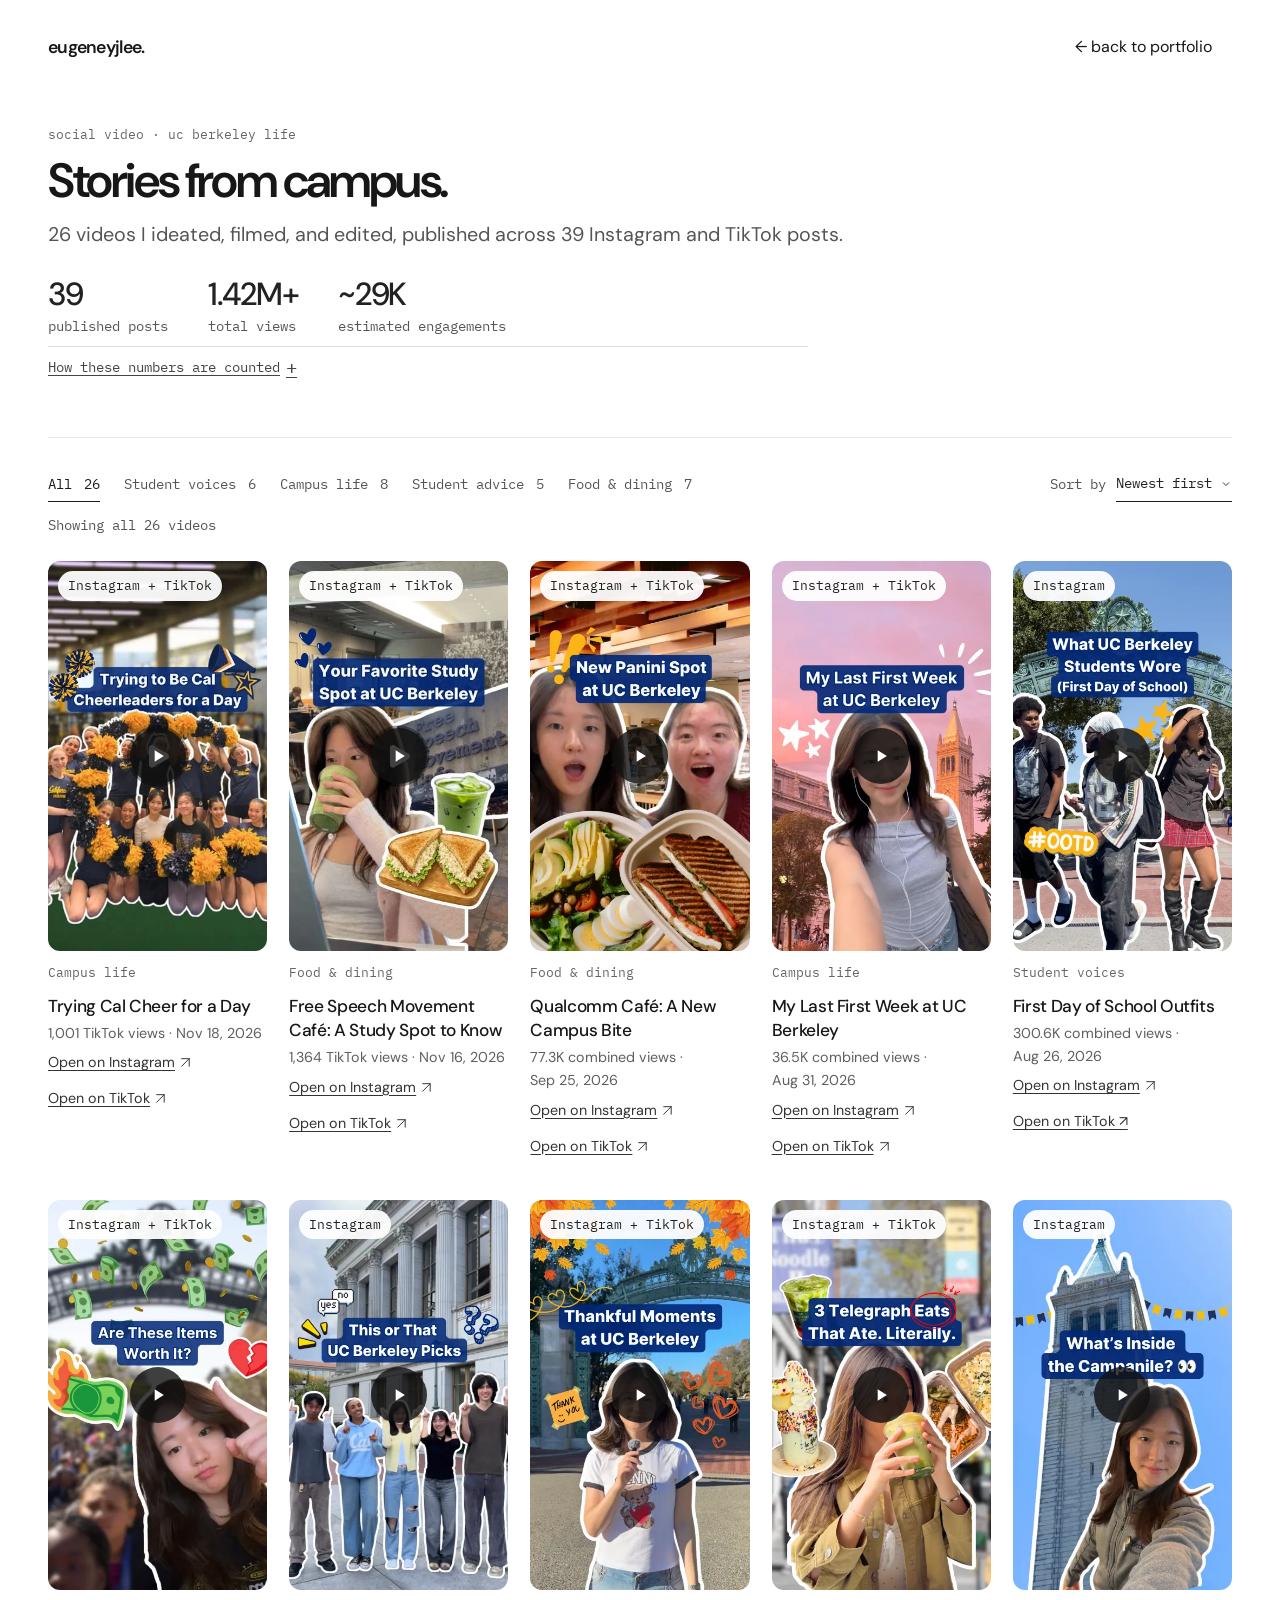
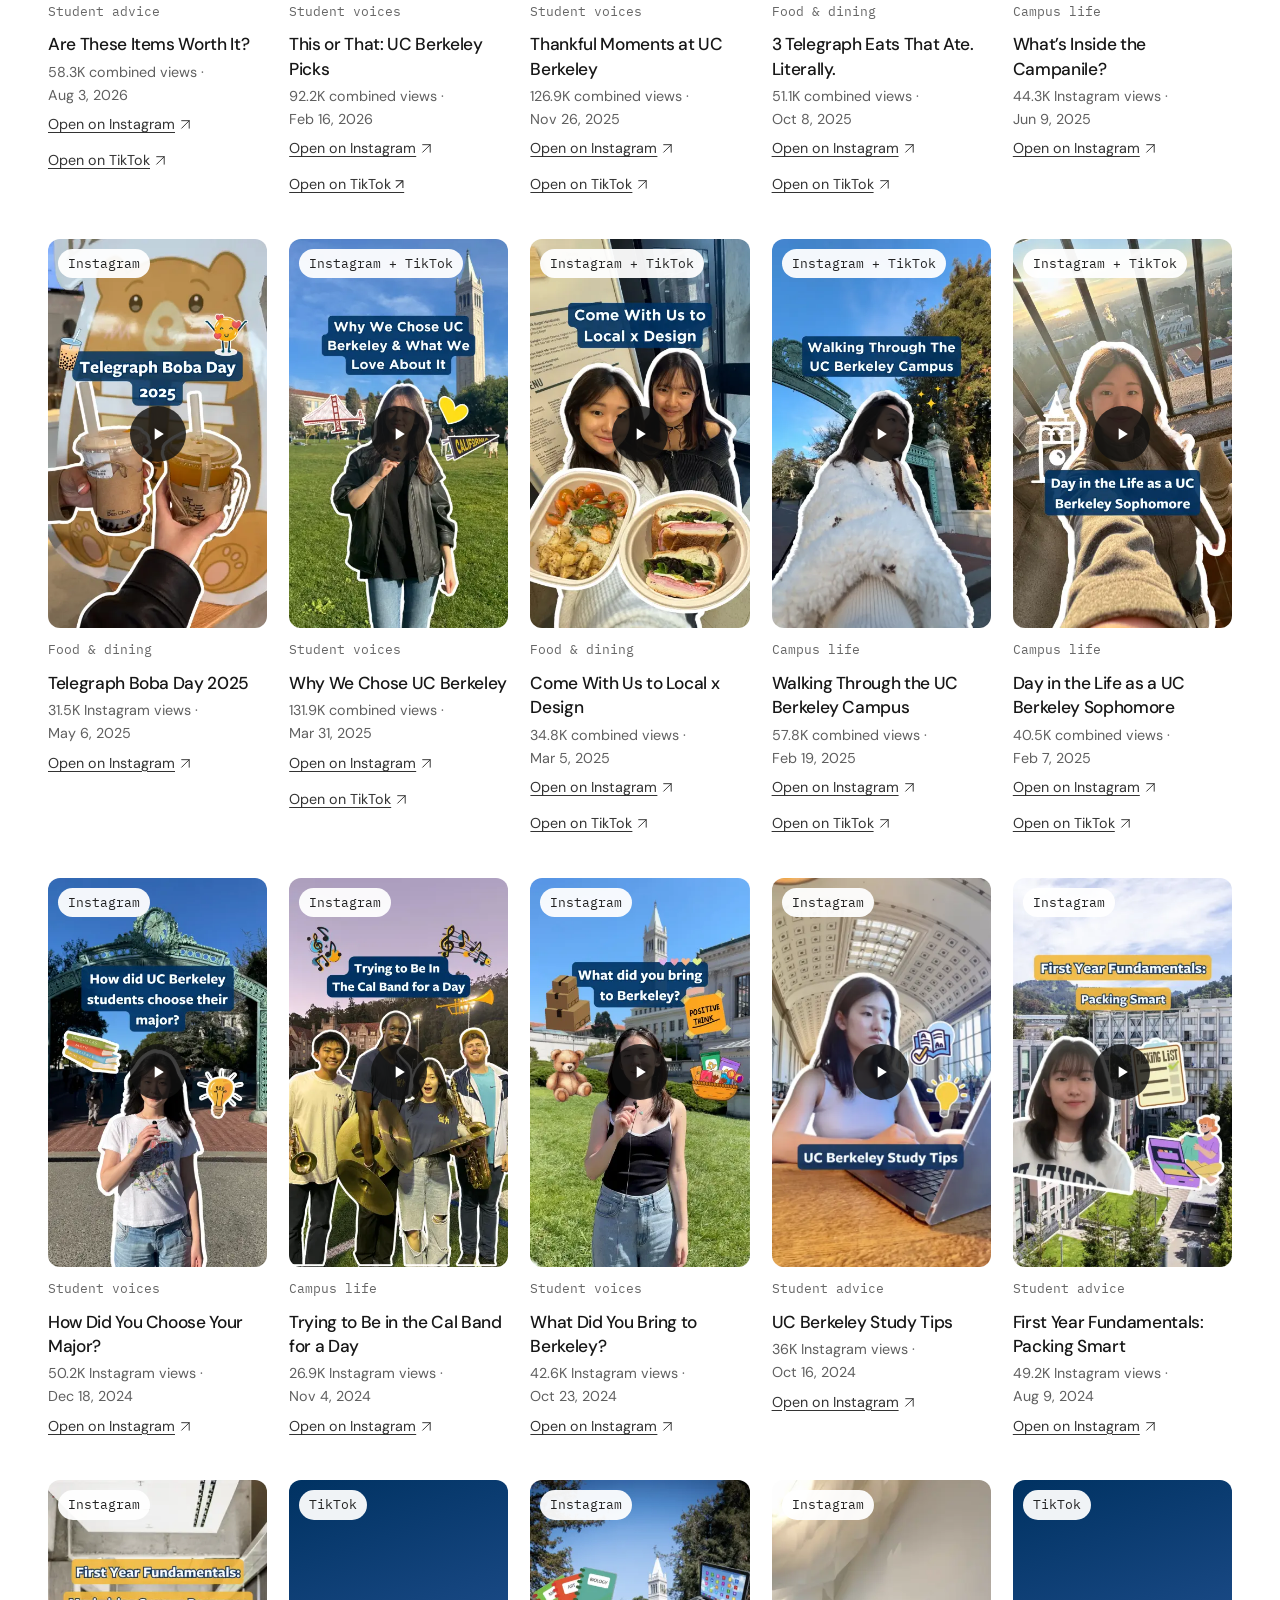
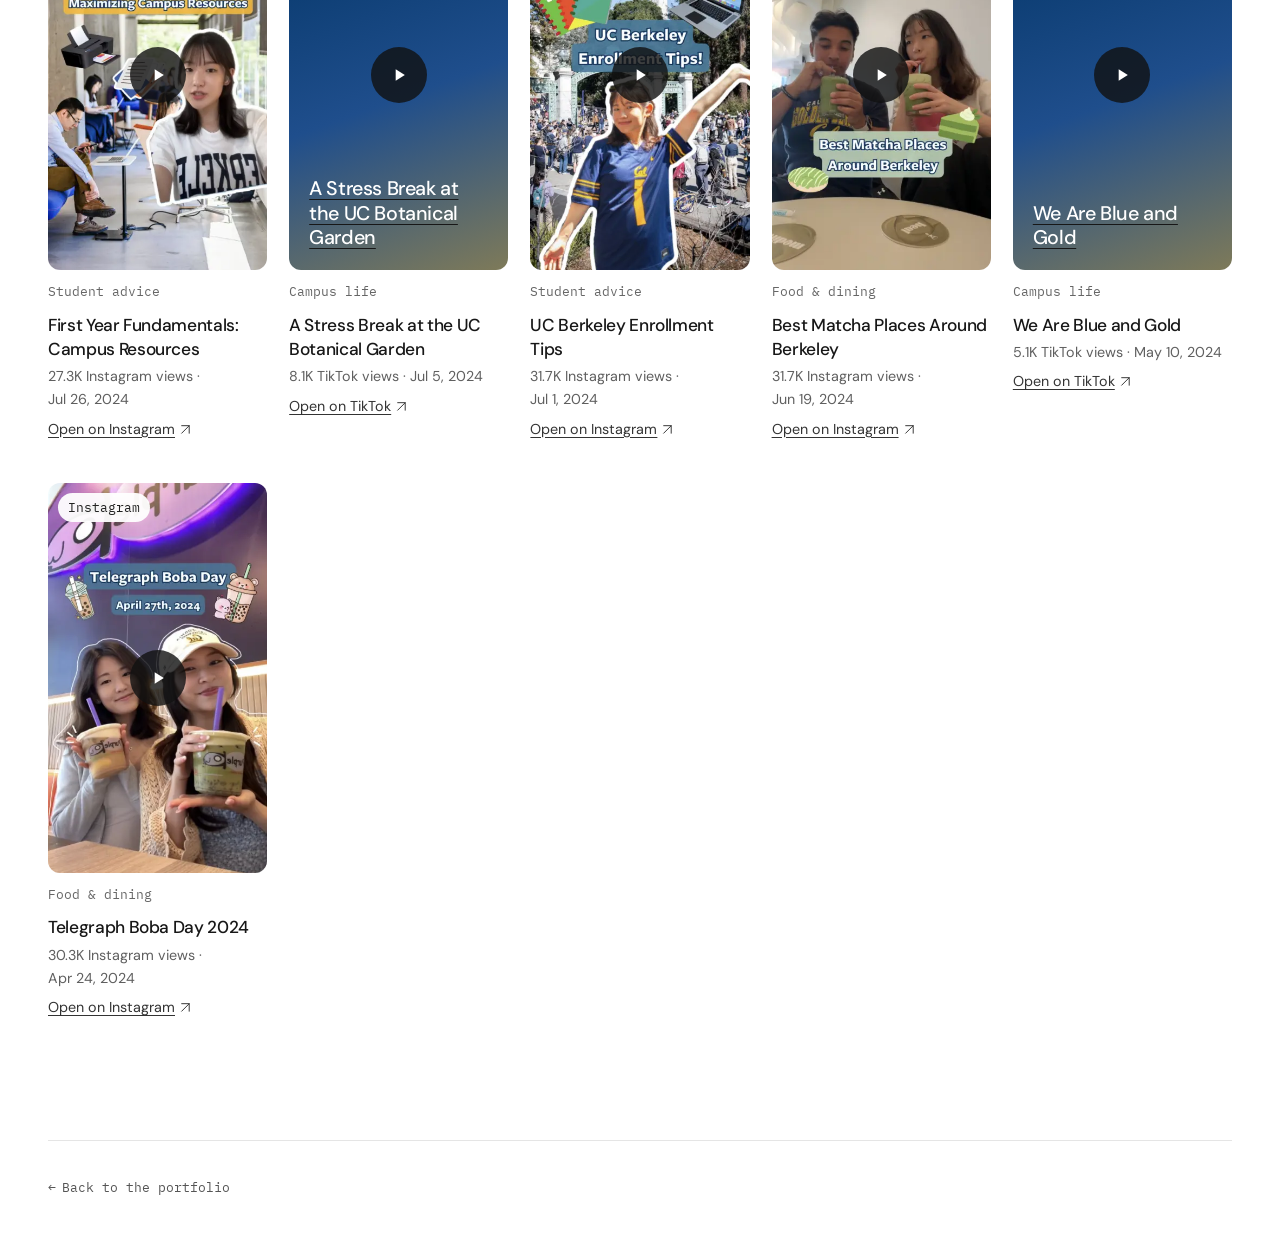
==== commit dc9029c4: "Add FSM Café and Cal Cheer videos to Berkeley gallery" ====
--- a/ucberkeleylife/index.html
+++ b/ucberkeleylife/index.html
@@ -4,17 +4,17 @@
 <meta charset="utf-8">
 <meta name="viewport" content="width=device-width, initial-scale=1">
 <title>UC Berkeley Life Video Portfolio — Eugene Lee</title>
-<meta name="description" content="24 distinct videos by Eugene Lee across 35 Instagram and TikTok posts for UC Berkeley Life. Student interviews, campus stories, and practical guides with 1.42M+ combined platform views.">
+<meta name="description" content="26 distinct videos by Eugene Lee across 39 Instagram and TikTok posts for UC Berkeley Life. Student interviews, campus stories, and practical guides with 1.42M+ combined platform views.">
 <link rel="canonical" href="https://eugeneyjlee.github.io/portfolio/ucberkeleylife/">
 <meta property="og:title" content="UC Berkeley Life Video Portfolio — Eugene Lee">
-<meta property="og:description" content="24 distinct videos by Eugene Lee across 35 Instagram and TikTok posts for UC Berkeley Life. Student interviews, campus stories, and practical guides with 1.42M+ combined platform views.">
+<meta property="og:description" content="26 distinct videos by Eugene Lee across 39 Instagram and TikTok posts for UC Berkeley Life. Student interviews, campus stories, and practical guides with 1.42M+ combined platform views.">
 <meta property="og:type" content="website">
 <meta property="og:url" content="https://eugeneyjlee.github.io/portfolio/ucberkeleylife/">
 <meta property="og:image" content="https://eugeneyjlee.github.io/portfolio/social-preview-landing-v3.jpg">
 <meta property="og:image:alt" content="Eugene Lee’s portfolio landing page.">
 <meta name="twitter:card" content="summary_large_image">
 <meta name="twitter:title" content="UC Berkeley Life Video Portfolio — Eugene Lee">
-<meta name="twitter:description" content="24 distinct videos by Eugene Lee across 35 Instagram and TikTok posts for UC Berkeley Life. Student interviews, campus stories, and practical guides with 1.42M+ combined platform views.">
+<meta name="twitter:description" content="26 distinct videos by Eugene Lee across 39 Instagram and TikTok posts for UC Berkeley Life. Student interviews, campus stories, and practical guides with 1.42M+ combined platform views.">
 <meta name="twitter:image" content="https://eugeneyjlee.github.io/portfolio/social-preview-landing-v3.jpg">
 <link rel="icon" type="image/png" sizes="64x64" href="../media/favicon-64.png?v=26">
 <link rel="apple-touch-icon" href="../media/apple-touch-icon.png?v=26">
@@ -35,17 +35,17 @@
 </header>
 <main id="main" class="wrap">
 <header class="archive-header">
-<p class="project-kicker">social video · uc berkeley life</p><h1>Stories from campus.</h1><p class="archive-intro">24 videos I ideated, filmed, and edited, published across 35 Instagram and TikTok posts.</p>
+<p class="project-kicker">social video · uc berkeley life</p><h1>Stories from campus.</h1><p class="archive-intro">26 videos I ideated, filmed, and edited, published across 39 Instagram and TikTok posts.</p>
 <div class="archive-stats">
-<p><strong>35</strong>published posts</p>
+<p><strong>39</strong>published posts</p>
 <p><strong>1.42M+</strong>total views</p>
 <p><strong>~29K</strong>estimated engagements</p>
 </div>
 <details class="metric-method">
 <summary>How these numbers are counted</summary>
 <ul>
-<li><strong>35 published posts</strong> counts platform posts: 22 Instagram reels and 13 TikToks. Eleven TikToks are cross-posts of an Instagram reel, so this page shows 24 distinct videos, with both links on cross-posted ones.</li>
-<li><strong>Views</strong> sum the public profile view counters for all 22 Instagram reels and 13 TikToks, checked October 29, 2026. Some platform counters are rounded; cross-platform totals are not unique viewers.</li>
+<li><strong>39 published posts</strong> counts platform posts: 24 Instagram reels and 15 TikToks. Thirteen TikToks are cross-posts of an Instagram reel, so this page shows 26 distinct videos, with both links on cross-posted ones.</li>
+<li><strong>Views and estimated engagements</strong> reflect the October 29, 2026 audit of the earlier 35 posts (22 Instagram reels and 13 TikToks); they exclude the four posts added in November. The two new cards show TikTok-only views checked November 20, 2026. Some platform counters are rounded; cross-platform totals are not unique viewers.</li>
 <li><strong>Estimated engagements</strong>: 5,597 observed TikTok likes, comments, shares, and saves, plus approximately 23,200 modeled Instagram interactions. The Instagram estimate applies a 1.8% engagement rate, calibrated from the portfolio’s previous estimate, to refreshed Instagram views. Instagram like, share, and save totals were unavailable in the audit view. This is an estimate, not a platform-reported total; Instagram comments are included in the estimate.</li>
 </ul>
 </details>
@@ -54,11 +54,11 @@
 <div class="archive-toolbar">
 <h2 id="browse-heading" class="visually-hidden">Browse videos</h2>
 <div class="filter-chips" role="group" aria-label="Filter videos by topic">
-<button type="button" class="filter-chip" data-filter="all" aria-pressed="true">All <span>24</span></button>
+<button type="button" class="filter-chip" data-filter="all" aria-pressed="true">All <span>26</span></button>
 <button type="button" class="filter-chip" data-filter="voices" aria-pressed="false">Student voices <span>6</span></button>
-<button type="button" class="filter-chip" data-filter="campus" aria-pressed="false">Campus life <span>7</span></button>
+<button type="button" class="filter-chip" data-filter="campus" aria-pressed="false">Campus life <span>8</span></button>
 <button type="button" class="filter-chip" data-filter="advice" aria-pressed="false">Student advice <span>5</span></button>
-<button type="button" class="filter-chip" data-filter="food" aria-pressed="false">Food &amp; dining <span>6</span></button>
+<button type="button" class="filter-chip" data-filter="food" aria-pressed="false">Food &amp; dining <span>7</span></button>
 </div>
 <div class="archive-sort">
 <label for="video-sort">Sort by</label>
@@ -68,9 +68,27 @@
 <option value="views">Most viewed</option>
 </select>
 </div>
-<p class="archive-count" aria-live="polite">Showing all 24 videos</p>
+<p class="archive-count" aria-live="polite">Showing all 26 videos</p>
 </div>
 <div class="video-grid">
+<article class="video-card" data-category="campus" data-platform="instagram + tiktok" data-date="2026-11-18" data-views="1001">
+<a class="video-poster" href="https://www.instagram.com/reel/Df5UfFPPR8p/" target="_blank" rel="noopener noreferrer" data-embed="https://www.instagram.com/reel/Df5UfFPPR8p/embed/" data-platform="Instagram" aria-label="Preview video: Trying Cal Cheer for a Day">
+<img src="../media/thumbs/berkeley-cheer-practice.webp" alt="" width="405" height="720" loading="lazy" decoding="async"><span class="poster-play" aria-hidden="true"><svg viewBox="0 0 24 24" width="20" height="20" fill="currentColor"><path d="M8 5v14l11-7z"/></svg></span><span class="poster-platform">Instagram + TikTok</span>
+</a>
+<p class="video-tag">Campus life</p>
+<h2 class="video-card-title">Trying Cal Cheer for a Day</h2>
+<p class="video-card-meta"><span>1,001 TikTok views</span><span aria-hidden="true"> · </span><time datetime="2026-11-18">Nov 18, 2026</time></p>
+<p class="video-card-links"><a class="video-card-source" href="https://www.instagram.com/reel/Df5UfFPPR8p/" target="_blank" rel="noopener noreferrer">Open on Instagram <svg class="arrow-up-right" viewBox="0 0 24 24" width="13" height="13" fill="none" stroke="currentColor" stroke-width="1.8" stroke-linecap="round" stroke-linejoin="round" aria-hidden="true" focusable="false"><path d="M5 19 19 5M5 5h14v14"/></svg><span class="visually-hidden">: Trying Cal Cheer for a Day (opens in a new tab)</span></a> <a class="video-card-source" href="https://www.tiktok.com/@ucberkeley/video/7709604390948146445" target="_blank" rel="noopener noreferrer">Open on TikTok <svg class="arrow-up-right" viewBox="0 0 24 24" width="13" height="13" fill="none" stroke="currentColor" stroke-width="1.8" stroke-linecap="round" stroke-linejoin="round" aria-hidden="true" focusable="false"><path d="M5 19 19 5M5 5h14v14"/></svg><span class="visually-hidden">: Trying Cal Cheer for a Day (opens in a new tab)</span></a></p>
+</article>
+<article class="video-card" data-category="food" data-platform="instagram + tiktok" data-date="2026-11-16" data-views="1364">
+<a class="video-poster" href="https://www.instagram.com/reel/Df0Kgoxv9WZ/" target="_blank" rel="noopener noreferrer" data-embed="https://www.instagram.com/reel/Df0Kgoxv9WZ/embed/" data-platform="Instagram" aria-label="Preview video: Free Speech Movement Café: A Study Spot to Know">
+<img src="../media/thumbs/berkeley-fsm-cafe.webp" alt="" width="405" height="720" loading="lazy" decoding="async"><span class="poster-play" aria-hidden="true"><svg viewBox="0 0 24 24" width="20" height="20" fill="currentColor"><path d="M8 5v14l11-7z"/></svg></span><span class="poster-platform">Instagram + TikTok</span>
+</a>
+<p class="video-tag">Food &amp; dining</p>
+<h2 class="video-card-title">Free Speech Movement Café: A Study Spot to Know</h2>
+<p class="video-card-meta"><span>1,364 TikTok views</span><span aria-hidden="true"> · </span><time datetime="2026-11-16">Nov 16, 2026</time></p>
+<p class="video-card-links"><a class="video-card-source" href="https://www.instagram.com/reel/Df0Kgoxv9WZ/" target="_blank" rel="noopener noreferrer">Open on Instagram <svg class="arrow-up-right" viewBox="0 0 24 24" width="13" height="13" fill="none" stroke="currentColor" stroke-width="1.8" stroke-linecap="round" stroke-linejoin="round" aria-hidden="true" focusable="false"><path d="M5 19 19 5M5 5h14v14"/></svg><span class="visually-hidden">: Free Speech Movement Café: A Study Spot to Know (opens in a new tab)</span></a> <a class="video-card-source" href="https://www.tiktok.com/@ucberkeley/video/7708860872873102622" target="_blank" rel="noopener noreferrer">Open on TikTok <svg class="arrow-up-right" viewBox="0 0 24 24" width="13" height="13" fill="none" stroke="currentColor" stroke-width="1.8" stroke-linecap="round" stroke-linejoin="round" aria-hidden="true" focusable="false"><path d="M5 19 19 5M5 5h14v14"/></svg><span class="visually-hidden">: Free Speech Movement Café: A Study Spot to Know (opens in a new tab)</span></a></p>
+</article>
 <article class="video-card" data-category="food" data-platform="instagram + tiktok" data-date="2026-09-25T18:57:48.000Z" data-views="77300">
 <a class="video-poster" href="https://www.instagram.com/reel/DduJhBzzXH5/" target="_blank" rel="noopener noreferrer" data-embed="https://www.instagram.com/reel/DduJhBzzXH5/embed/" data-platform="Instagram" aria-label="Preview video: Qualcomm Café: A New Campus Bite">
 <img src="../media/thumbs/berkeley-qualcomm-cafe.webp" alt="" width="405" height="720" loading="lazy" decoding="async"><span class="poster-play" aria-hidden="true"><svg viewBox="0 0 24 24" width="20" height="20" fill="currentColor"><path d="M8 5v14l11-7z"/></svg></span><span class="poster-platform">Instagram + TikTok</span>
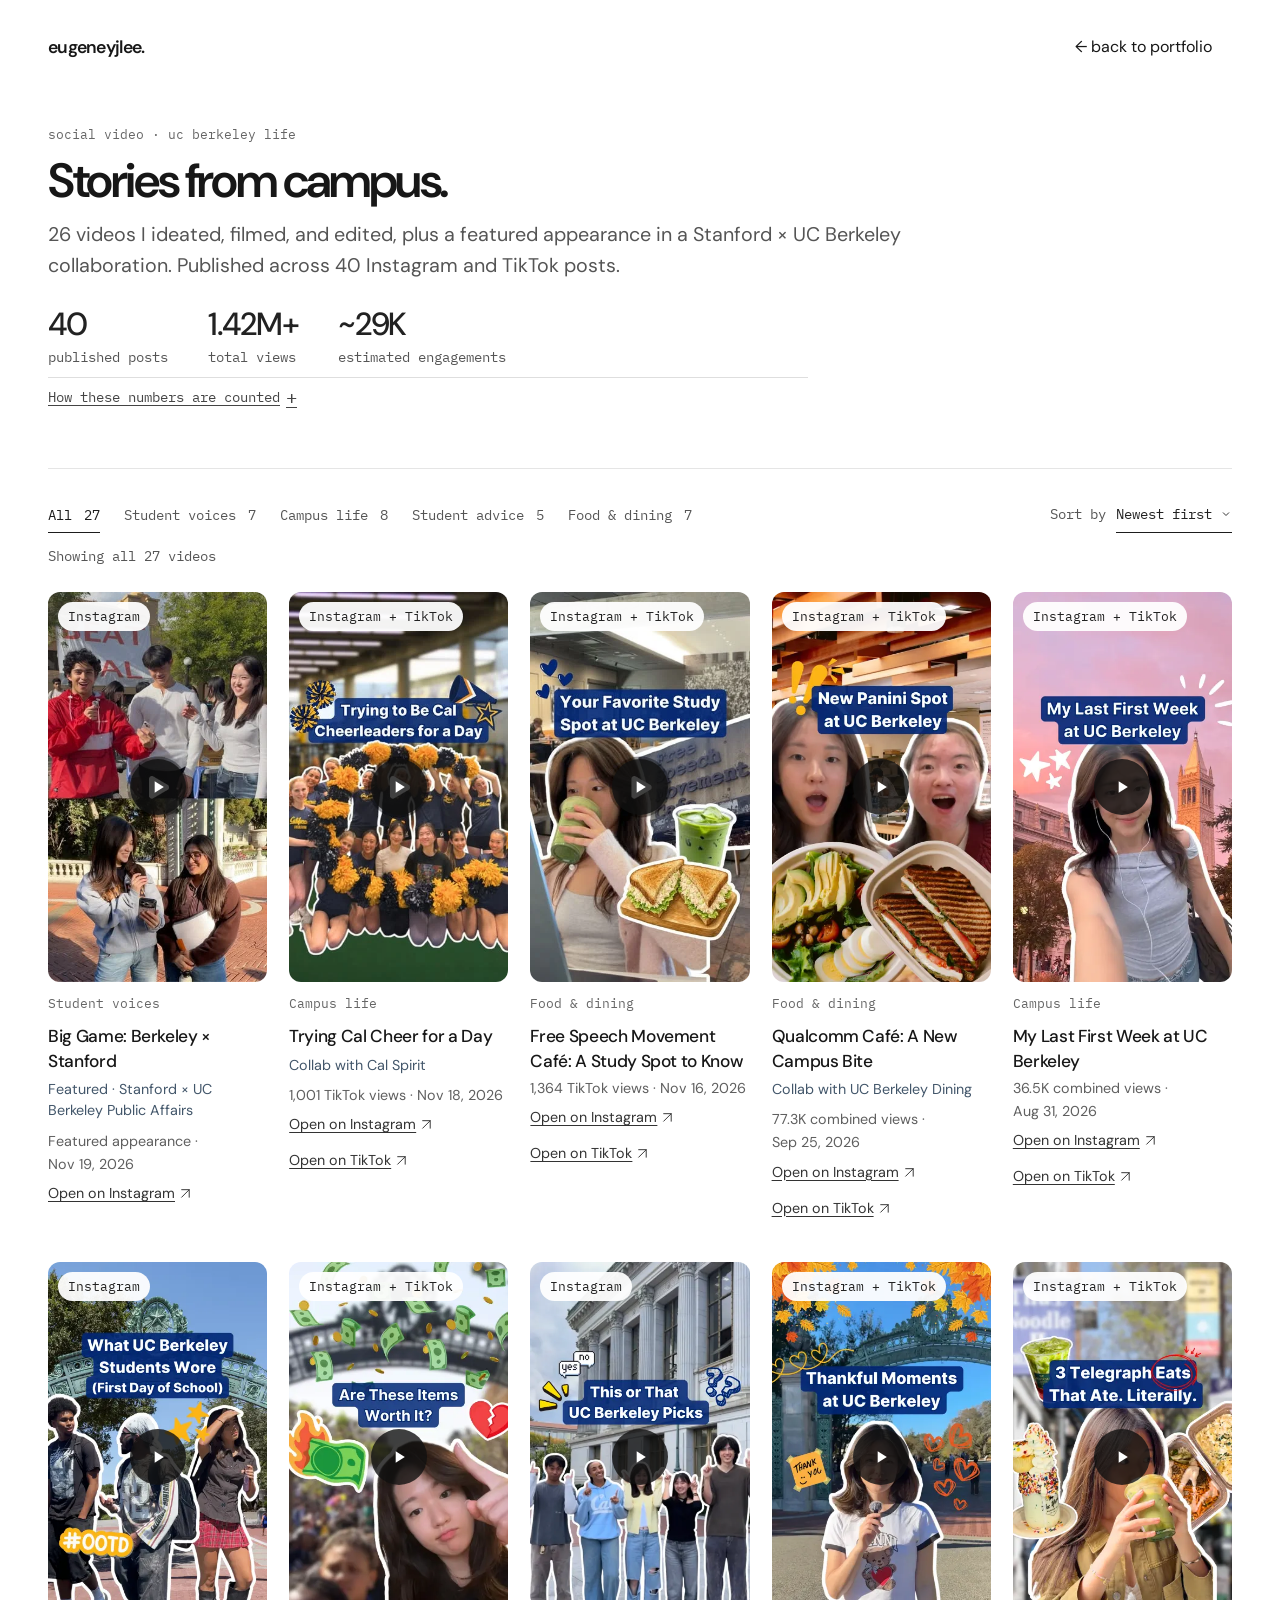
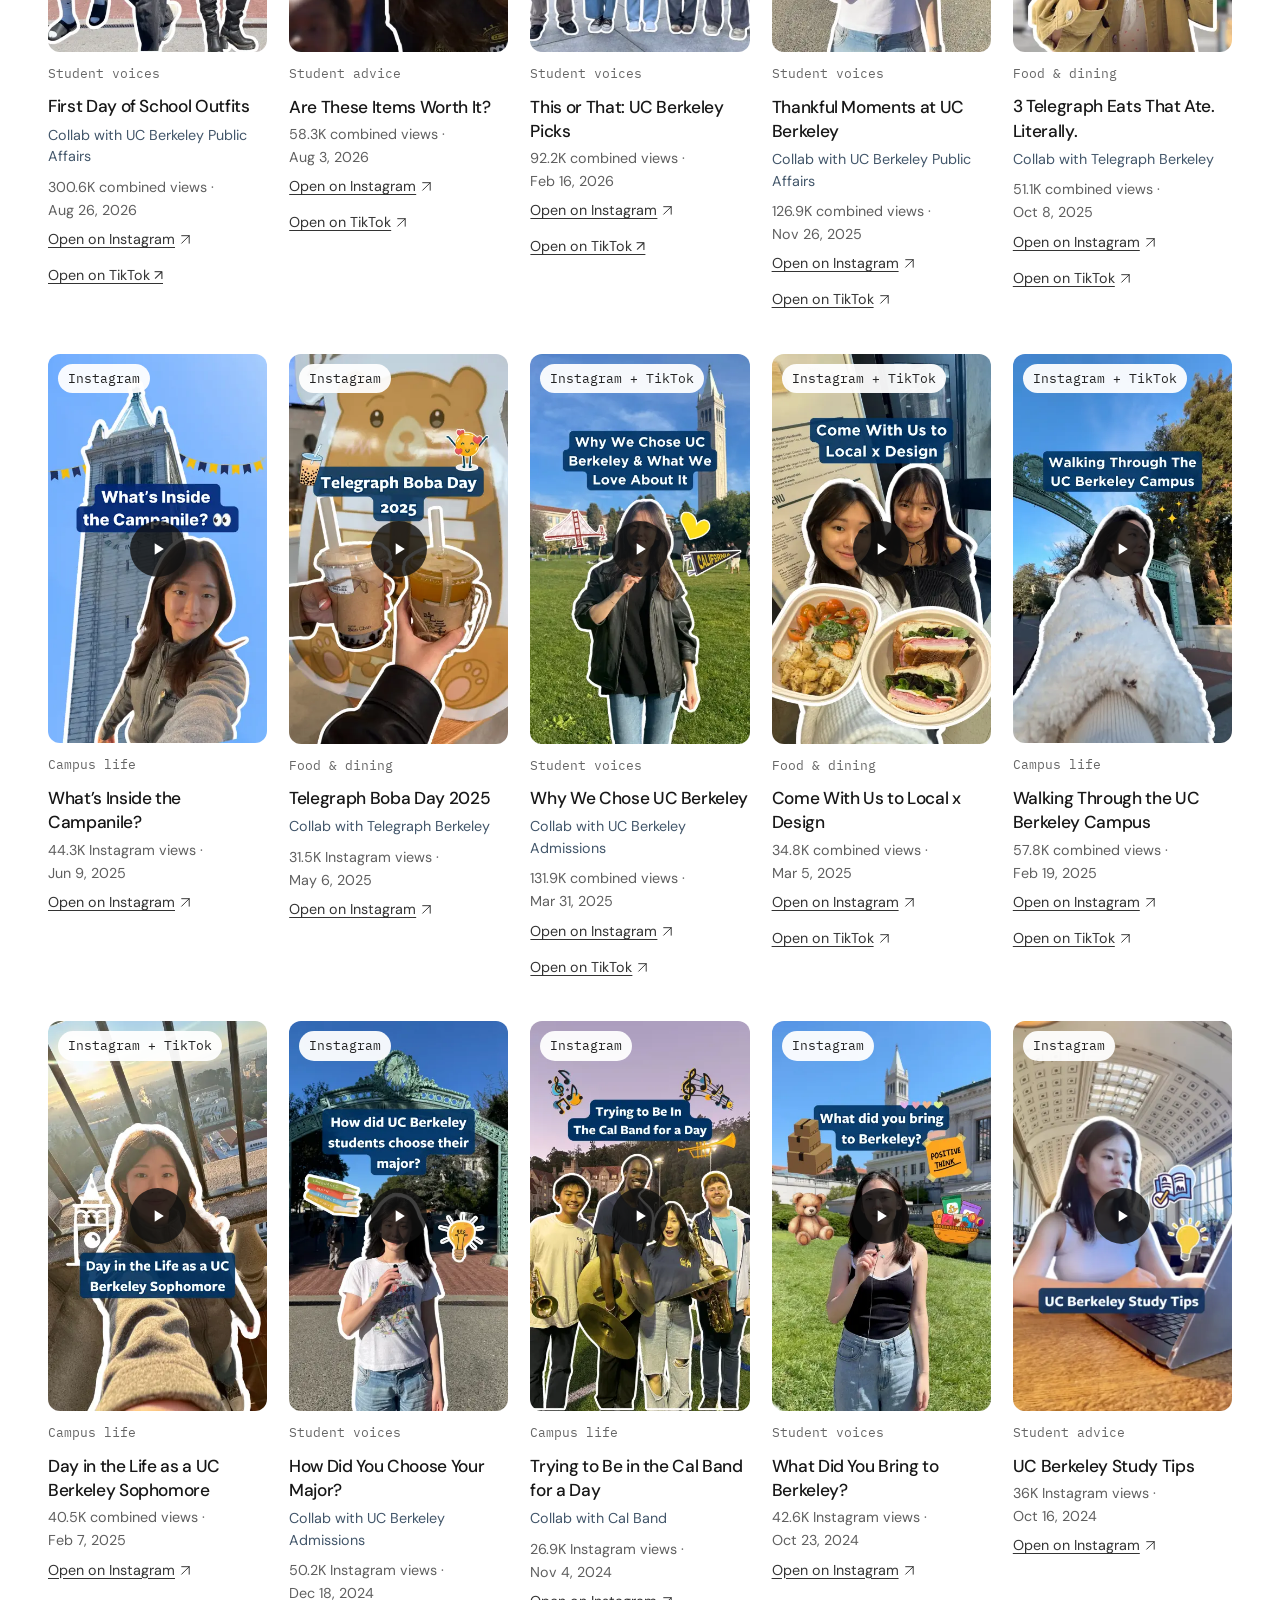
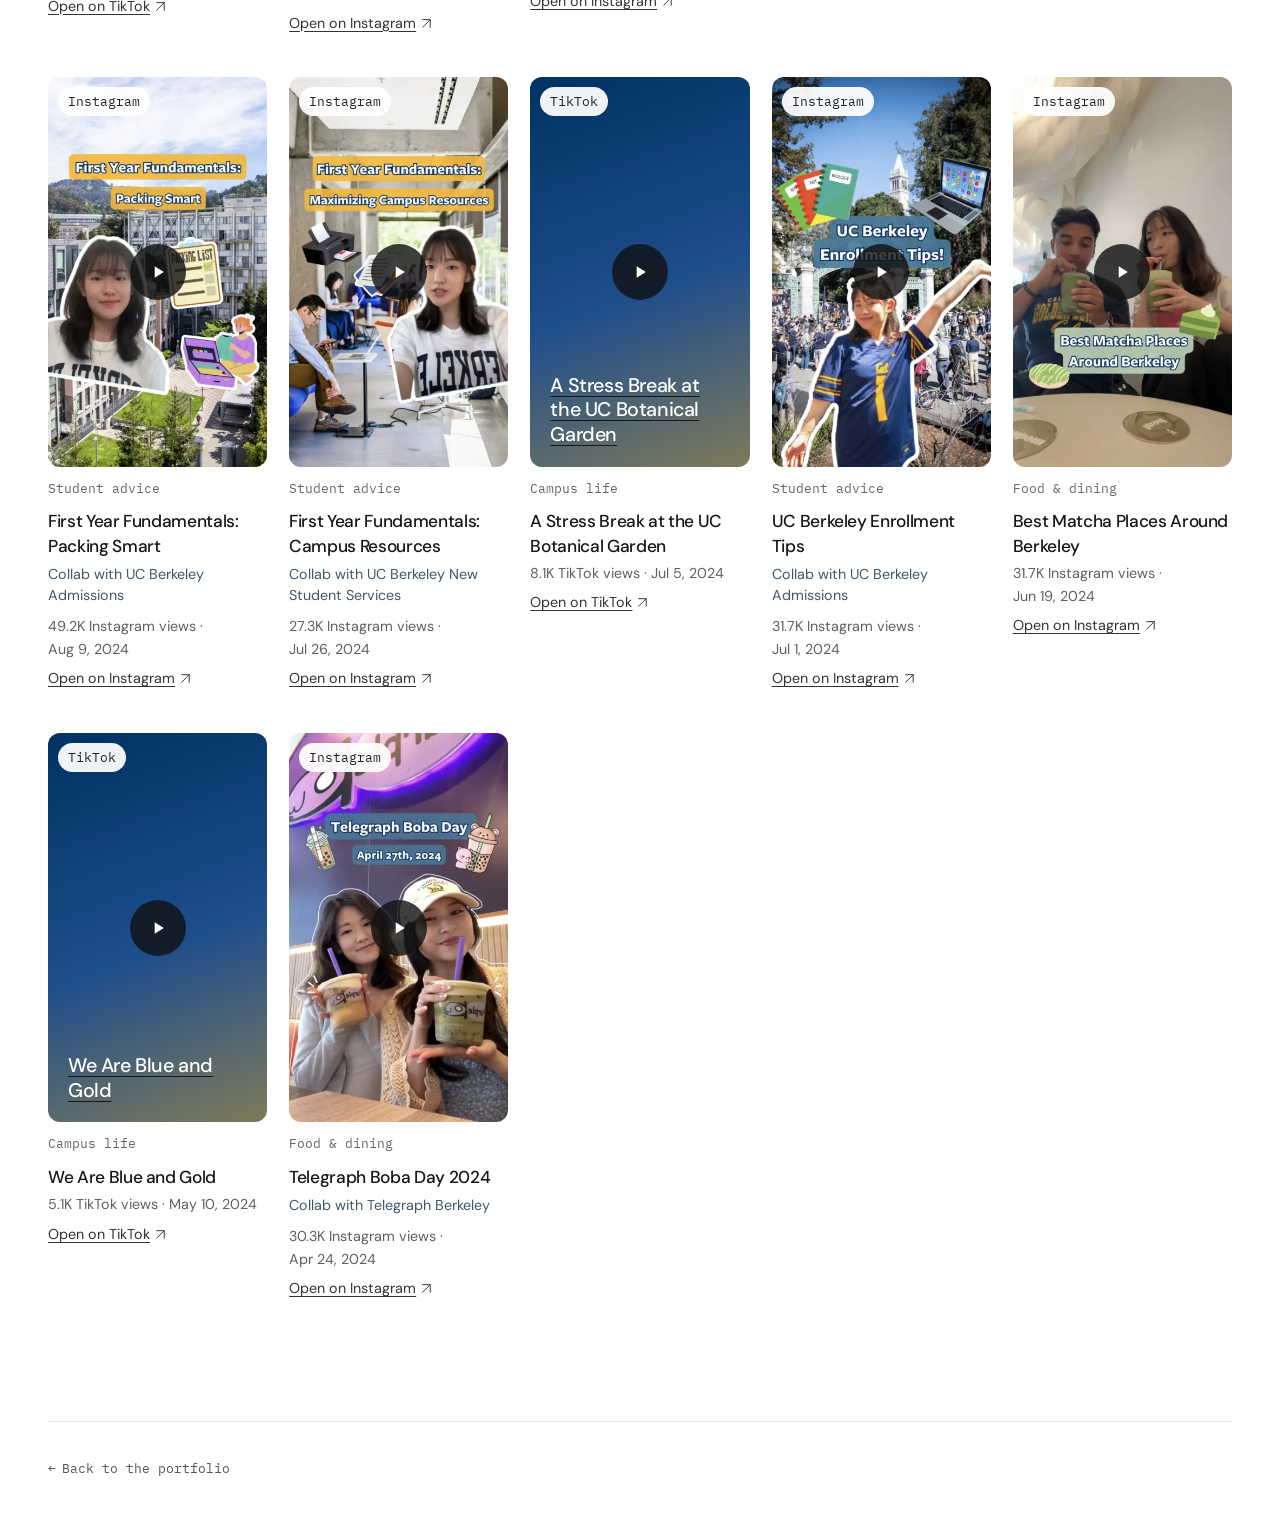
==== commit a9eb5c28: "Credit verified Instagram collaborators and add Stanford featured reel" ====
--- a/ucberkeleylife/index.html
+++ b/ucberkeleylife/index.html
@@ -4,23 +4,23 @@
 <meta charset="utf-8">
 <meta name="viewport" content="width=device-width, initial-scale=1">
 <title>UC Berkeley Life Video Portfolio — Eugene Lee</title>
-<meta name="description" content="26 distinct videos by Eugene Lee across 39 Instagram and TikTok posts for UC Berkeley Life. Student interviews, campus stories, and practical guides with 1.42M+ combined platform views.">
+<meta name="description" content="27 videos created by or featuring Eugene Lee across 40 Instagram and TikTok posts for UC Berkeley Life. Student interviews, campus stories, and practical guides with 1.42M+ combined platform views.">
 <link rel="canonical" href="https://eugeneyjlee.github.io/portfolio/ucberkeleylife/">
 <meta property="og:title" content="UC Berkeley Life Video Portfolio — Eugene Lee">
-<meta property="og:description" content="26 distinct videos by Eugene Lee across 39 Instagram and TikTok posts for UC Berkeley Life. Student interviews, campus stories, and practical guides with 1.42M+ combined platform views.">
+<meta property="og:description" content="27 videos created by or featuring Eugene Lee across 40 Instagram and TikTok posts for UC Berkeley Life. Student interviews, campus stories, and practical guides with 1.42M+ combined platform views.">
 <meta property="og:type" content="website">
 <meta property="og:url" content="https://eugeneyjlee.github.io/portfolio/ucberkeleylife/">
 <meta property="og:image" content="https://eugeneyjlee.github.io/portfolio/social-preview-landing-v3.jpg">
 <meta property="og:image:alt" content="Eugene Lee’s portfolio landing page.">
 <meta name="twitter:card" content="summary_large_image">
 <meta name="twitter:title" content="UC Berkeley Life Video Portfolio — Eugene Lee">
-<meta name="twitter:description" content="26 distinct videos by Eugene Lee across 39 Instagram and TikTok posts for UC Berkeley Life. Student interviews, campus stories, and practical guides with 1.42M+ combined platform views.">
+<meta name="twitter:description" content="27 videos created by or featuring Eugene Lee across 40 Instagram and TikTok posts for UC Berkeley Life. Student interviews, campus stories, and practical guides with 1.42M+ combined platform views.">
 <meta name="twitter:image" content="https://eugeneyjlee.github.io/portfolio/social-preview-landing-v3.jpg">
 <link rel="icon" type="image/png" sizes="64x64" href="../media/favicon-64.png?v=26">
 <link rel="apple-touch-icon" href="../media/apple-touch-icon.png?v=26">
 <link rel="stylesheet" href="../style.css?v=layout-65-draft3">
 <link rel="stylesheet" href="../refresh.css?v=18">
-<link rel="stylesheet" href="./gallery.css?v=cards-5">
+<link rel="stylesheet" href="./gallery.css?v=cards-6">
 <script src="./gallery.js?v=local-5" defer></script>
 <link rel="stylesheet" href="../local-improvements.css?v=2">
 <script src="../preview-viewer.js?v=2" defer></script>
@@ -35,18 +35,19 @@
 </header>
 <main id="main" class="wrap">
 <header class="archive-header">
-<p class="project-kicker">social video · uc berkeley life</p><h1>Stories from campus.</h1><p class="archive-intro">26 videos I ideated, filmed, and edited, published across 39 Instagram and TikTok posts.</p>
+<p class="project-kicker">social video · uc berkeley life</p><h1>Stories from campus.</h1><p class="archive-intro">26 videos I ideated, filmed, and edited, plus a featured appearance in a Stanford × UC Berkeley collaboration. Published across 40 Instagram and TikTok posts.</p>
 <div class="archive-stats">
-<p><strong>39</strong>published posts</p>
+<p><strong>40</strong>published posts</p>
 <p><strong>1.42M+</strong>total views</p>
 <p><strong>~29K</strong>estimated engagements</p>
 </div>
 <details class="metric-method">
 <summary>How these numbers are counted</summary>
 <ul>
-<li><strong>39 published posts</strong> counts platform posts: 24 Instagram reels and 15 TikToks. Thirteen TikToks are cross-posts of an Instagram reel, so this page shows 26 distinct videos, with both links on cross-posted ones.</li>
-<li><strong>Views and estimated engagements</strong> reflect the October 29, 2026 audit of the earlier 35 posts (22 Instagram reels and 13 TikToks); they exclude the four posts added in November. The two new cards show TikTok-only views checked November 20, 2026. Some platform counters are rounded; cross-platform totals are not unique viewers.</li>
+<li><strong>40 published posts</strong> counts platform posts: 25 Instagram reels and 15 TikToks. Thirteen TikToks are cross-posts of an Instagram reel, so this page shows 27 distinct videos, with both links on cross-posted ones.</li>
+<li><strong>Views and estimated engagements</strong> reflect the October 29, 2026 audit of the earlier 35 posts (22 Instagram reels and 13 TikToks); they exclude the five posts added in November. The two new cards show TikTok-only views checked November 20, 2026. Some platform counters are rounded; cross-platform totals are not unique viewers.</li>
 <li><strong>Estimated engagements</strong>: 5,597 observed TikTok likes, comments, shares, and saves, plus approximately 23,200 modeled Instagram interactions. The Instagram estimate applies a 1.8% engagement rate, calibrated from the portfolio’s previous estimate, to refreshed Instagram views. Instagram like, share, and save totals were unavailable in the audit view. This is an estimate, not a platform-reported total; Instagram comments are included in the estimate.</li>
+<li><strong>Collaboration credits</strong> identify the coauthor accounts displayed in Instagram’s post header, checked November 20, 2026. UC Berkeley’s official account is labeled Public Affairs. Tagged accounts alone are not counted as collaborators. The Stanford reel credits my featured appearance.</li>
 </ul>
 </details>
 </header>
@@ -54,8 +55,8 @@
 <div class="archive-toolbar">
 <h2 id="browse-heading" class="visually-hidden">Browse videos</h2>
 <div class="filter-chips" role="group" aria-label="Filter videos by topic">
-<button type="button" class="filter-chip" data-filter="all" aria-pressed="true">All <span>26</span></button>
-<button type="button" class="filter-chip" data-filter="voices" aria-pressed="false">Student voices <span>6</span></button>
+<button type="button" class="filter-chip" data-filter="all" aria-pressed="true">All <span>27</span></button>
+<button type="button" class="filter-chip" data-filter="voices" aria-pressed="false">Student voices <span>7</span></button>
 <button type="button" class="filter-chip" data-filter="campus" aria-pressed="false">Campus life <span>8</span></button>
 <button type="button" class="filter-chip" data-filter="advice" aria-pressed="false">Student advice <span>5</span></button>
 <button type="button" class="filter-chip" data-filter="food" aria-pressed="false">Food &amp; dining <span>7</span></button>
@@ -68,15 +69,26 @@
 <option value="views">Most viewed</option>
 </select>
 </div>
-<p class="archive-count" aria-live="polite">Showing all 26 videos</p>
+<p class="archive-count" aria-live="polite">Showing all 27 videos</p>
 </div>
 <div class="video-grid">
+<article class="video-card" data-category="voices" data-platform="instagram" data-date="2026-11-19" data-views="0">
+<a class="video-poster" href="https://www.instagram.com/reel/Df7yg8oPu4H/" target="_blank" rel="noopener noreferrer" data-embed="https://www.instagram.com/reel/Df7yg8oPu4H/embed/" data-platform="Instagram" aria-label="Preview video: Big Game: Berkeley × Stanford">
+<img src="../media/thumbs/berkeley-stanford-big-game.webp" alt="" width="405" height="720" loading="lazy" decoding="async"><span class="poster-play" aria-hidden="true"><svg viewBox="0 0 24 24" width="20" height="20" fill="currentColor"><path d="M8 5v14l11-7z"/></svg></span><span class="poster-platform">Instagram</span>
+</a>
+<p class="video-tag">Student voices</p>
+<h2 class="video-card-title">Big Game: Berkeley × Stanford</h2>
+<p class="video-card-credit">Featured · Stanford × UC Berkeley Public Affairs</p>
+<p class="video-card-meta"><span>Featured appearance</span><span aria-hidden="true"> · </span><time datetime="2026-11-19">Nov 19, 2026</time></p>
+<p class="video-card-links"><a class="video-card-source" href="https://www.instagram.com/reel/Df7yg8oPu4H/" target="_blank" rel="noopener noreferrer">Open on Instagram <svg class="arrow-up-right" viewBox="0 0 24 24" width="13" height="13" fill="none" stroke="currentColor" stroke-width="1.8" stroke-linecap="round" stroke-linejoin="round" aria-hidden="true" focusable="false"><path d="M5 19 19 5M5 5h14v14"/></svg><span class="visually-hidden">: Big Game: Berkeley × Stanford (opens in a new tab)</span></a></p>
+</article>
 <article class="video-card" data-category="campus" data-platform="instagram + tiktok" data-date="2026-11-18" data-views="1001">
 <a class="video-poster" href="https://www.instagram.com/reel/Df5UfFPPR8p/" target="_blank" rel="noopener noreferrer" data-embed="https://www.instagram.com/reel/Df5UfFPPR8p/embed/" data-platform="Instagram" aria-label="Preview video: Trying Cal Cheer for a Day">
 <img src="../media/thumbs/berkeley-cheer-practice.webp" alt="" width="405" height="720" loading="lazy" decoding="async"><span class="poster-play" aria-hidden="true"><svg viewBox="0 0 24 24" width="20" height="20" fill="currentColor"><path d="M8 5v14l11-7z"/></svg></span><span class="poster-platform">Instagram + TikTok</span>
 </a>
 <p class="video-tag">Campus life</p>
 <h2 class="video-card-title">Trying Cal Cheer for a Day</h2>
+<p class="video-card-credit">Collab with Cal Spirit</p>
 <p class="video-card-meta"><span>1,001 TikTok views</span><span aria-hidden="true"> · </span><time datetime="2026-11-18">Nov 18, 2026</time></p>
 <p class="video-card-links"><a class="video-card-source" href="https://www.instagram.com/reel/Df5UfFPPR8p/" target="_blank" rel="noopener noreferrer">Open on Instagram <svg class="arrow-up-right" viewBox="0 0 24 24" width="13" height="13" fill="none" stroke="currentColor" stroke-width="1.8" stroke-linecap="round" stroke-linejoin="round" aria-hidden="true" focusable="false"><path d="M5 19 19 5M5 5h14v14"/></svg><span class="visually-hidden">: Trying Cal Cheer for a Day (opens in a new tab)</span></a> <a class="video-card-source" href="https://www.tiktok.com/@ucberkeley/video/7709604390948146445" target="_blank" rel="noopener noreferrer">Open on TikTok <svg class="arrow-up-right" viewBox="0 0 24 24" width="13" height="13" fill="none" stroke="currentColor" stroke-width="1.8" stroke-linecap="round" stroke-linejoin="round" aria-hidden="true" focusable="false"><path d="M5 19 19 5M5 5h14v14"/></svg><span class="visually-hidden">: Trying Cal Cheer for a Day (opens in a new tab)</span></a></p>
 </article>
@@ -95,6 +107,7 @@
 </a>
 <p class="video-tag">Food &amp; dining</p>
 <h2 class="video-card-title">Qualcomm Café: A New Campus Bite</h2>
+<p class="video-card-credit">Collab with UC Berkeley Dining</p>
 <p class="video-card-meta"><span>77.3K combined views</span><span aria-hidden="true"> · </span><time datetime="2026-09-25T18:57:48.000Z">Sep 25, 2026</time></p>
 <p class="video-card-links"><a class="video-card-source" href="https://www.instagram.com/reel/DduJhBzzXH5/" target="_blank" rel="noopener noreferrer">Open on Instagram <svg class="arrow-up-right" viewBox="0 0 24 24" width="13" height="13" fill="none" stroke="currentColor" stroke-width="1.8" stroke-linecap="round" stroke-linejoin="round" aria-hidden="true" focusable="false"><path d="M5 19 19 5M5 5h14v14"/></svg><span class="visually-hidden">: Qualcomm Café: A New Campus Bite (opens in a new tab)</span></a> <a class="video-card-source" href="https://www.tiktok.com/@ucberkeley/video/7689549849712135454" target="_blank" rel="noopener noreferrer">Open on TikTok <svg class="arrow-up-right" viewBox="0 0 24 24" width="13" height="13" fill="none" stroke="currentColor" stroke-width="1.8" stroke-linecap="round" stroke-linejoin="round" aria-hidden="true" focusable="false"><path d="M5 19 19 5M5 5h14v14"/></svg><span class="visually-hidden">: Qualcomm Café: A New Campus Bite (opens in a new tab)</span></a></p>
 </article>
@@ -113,6 +126,7 @@
 </a>
 <p class="video-tag">Student voices</p>
 <h2 class="video-card-title">First Day of School Outfits</h2>
+<p class="video-card-credit">Collab with UC Berkeley Public Affairs</p>
 <p class="video-card-meta"><span>300.6K combined views</span><span aria-hidden="true"> · </span><time datetime="2026-08-27T01:00:34.000Z">Aug 26, 2026</time></p>
 <p class="video-card-links"><a class="video-card-source" href="https://www.instagram.com/reel/DchXm56PNRD/" target="_blank" rel="noopener noreferrer">Open on Instagram <svg class="arrow-up-right" viewBox="0 0 24 24" width="13" height="13" fill="none" stroke="currentColor" stroke-width="1.8" stroke-linecap="round" stroke-linejoin="round" aria-hidden="true" focusable="false"><path d="M5 19 19 5M5 5h14v14"/></svg><span class="visually-hidden">: First Day of School Outfits (opens in a new tab)</span></a> <a class="video-card-source" href="https://www.tiktok.com/@ucberkeley/video/7678507774929571103" target="_blank" rel="noopener noreferrer">Open on TikTok ↗<span class="visually-hidden">: First Day of School Outfits (opens in a new tab)</span></a></p>
 </article>
@@ -140,6 +154,7 @@
 </a>
 <p class="video-tag">Student voices</p>
 <h2 class="video-card-title">Thankful Moments at UC Berkeley</h2>
+<p class="video-card-credit">Collab with UC Berkeley Public Affairs</p>
 <p class="video-card-meta"><span>126.9K combined views</span><span aria-hidden="true"> · </span><time datetime="2025-11-26T20:01:44.000Z">Nov 26, 2025</time></p>
 <p class="video-card-links"><a class="video-card-source" href="https://www.instagram.com/reel/DRiEGGeD7k5/" target="_blank" rel="noopener noreferrer">Open on Instagram <svg class="arrow-up-right" viewBox="0 0 24 24" width="13" height="13" fill="none" stroke="currentColor" stroke-width="1.8" stroke-linecap="round" stroke-linejoin="round" aria-hidden="true" focusable="false"><path d="M5 19 19 5M5 5h14v14"/></svg><span class="visually-hidden">: Thankful Moments at UC Berkeley (opens in a new tab)</span></a> <a class="video-card-source" href="https://www.tiktok.com/@ucberkeley/video/7577125289856159007" target="_blank" rel="noopener noreferrer">Open on TikTok <svg class="arrow-up-right" viewBox="0 0 24 24" width="13" height="13" fill="none" stroke="currentColor" stroke-width="1.8" stroke-linecap="round" stroke-linejoin="round" aria-hidden="true" focusable="false"><path d="M5 19 19 5M5 5h14v14"/></svg><span class="visually-hidden">: Thankful Moments at UC Berkeley (opens in a new tab)</span></a></p>
 </article>
@@ -149,6 +164,7 @@
 </a>
 <p class="video-tag">Food &amp; dining</p>
 <h2 class="video-card-title">3 Telegraph Eats That Ate. Literally.</h2>
+<p class="video-card-credit">Collab with Telegraph Berkeley</p>
 <p class="video-card-meta"><span>51.1K combined views</span><span aria-hidden="true"> · </span><time datetime="2025-10-08T19:00:18.000Z">Oct 8, 2025</time></p>
 <p class="video-card-links"><a class="video-card-source" href="https://www.instagram.com/reel/DPjxEpWkrYg/" target="_blank" rel="noopener noreferrer">Open on Instagram <svg class="arrow-up-right" viewBox="0 0 24 24" width="13" height="13" fill="none" stroke="currentColor" stroke-width="1.8" stroke-linecap="round" stroke-linejoin="round" aria-hidden="true" focusable="false"><path d="M5 19 19 5M5 5h14v14"/></svg><span class="visually-hidden">: 3 Telegraph Eats That Ate. Literally. (opens in a new tab)</span></a> <a class="video-card-source" href="https://www.tiktok.com/@ucberkeley/video/7558925702599380254" target="_blank" rel="noopener noreferrer">Open on TikTok <svg class="arrow-up-right" viewBox="0 0 24 24" width="13" height="13" fill="none" stroke="currentColor" stroke-width="1.8" stroke-linecap="round" stroke-linejoin="round" aria-hidden="true" focusable="false"><path d="M5 19 19 5M5 5h14v14"/></svg><span class="visually-hidden">: 3 Telegraph Eats That Ate. Literally. (opens in a new tab)</span></a></p>
 </article>
@@ -167,6 +183,7 @@
 </a>
 <p class="video-tag">Food &amp; dining</p>
 <h2 class="video-card-title">Telegraph Boba Day 2025</h2>
+<p class="video-card-credit">Collab with Telegraph Berkeley</p>
 <p class="video-card-meta"><span>31.5K Instagram views</span><span aria-hidden="true"> · </span><time datetime="2025-05-06T22:56:19.000Z">May 6, 2025</time></p>
 <p class="video-card-links"><a class="video-card-source" href="https://www.instagram.com/reel/DI4R0kUzGA1/" target="_blank" rel="noopener noreferrer">Open on Instagram <svg class="arrow-up-right" viewBox="0 0 24 24" width="13" height="13" fill="none" stroke="currentColor" stroke-width="1.8" stroke-linecap="round" stroke-linejoin="round" aria-hidden="true" focusable="false"><path d="M5 19 19 5M5 5h14v14"/></svg><span class="visually-hidden">: Telegraph Boba Day 2025 (opens in a new tab)</span></a></p>
 </article>
@@ -176,6 +193,7 @@
 </a>
 <p class="video-tag">Student voices</p>
 <h2 class="video-card-title">Why We Chose UC Berkeley</h2>
+<p class="video-card-credit">Collab with UC Berkeley Admissions</p>
 <p class="video-card-meta"><span>131.9K combined views</span><span aria-hidden="true"> · </span><time datetime="2025-03-31T19:00:14.000Z">Mar 31, 2025</time></p>
 <p class="video-card-links"><a class="video-card-source" href="https://www.instagram.com/reel/DH32-wOvyjE/" target="_blank" rel="noopener noreferrer">Open on Instagram <svg class="arrow-up-right" viewBox="0 0 24 24" width="13" height="13" fill="none" stroke="currentColor" stroke-width="1.8" stroke-linecap="round" stroke-linejoin="round" aria-hidden="true" focusable="false"><path d="M5 19 19 5M5 5h14v14"/></svg><span class="visually-hidden">: Why We Chose UC Berkeley (opens in a new tab)</span></a> <a class="video-card-source" href="https://www.tiktok.com/@ucberkeley/video/7488047995951369514" target="_blank" rel="noopener noreferrer">Open on TikTok <svg class="arrow-up-right" viewBox="0 0 24 24" width="13" height="13" fill="none" stroke="currentColor" stroke-width="1.8" stroke-linecap="round" stroke-linejoin="round" aria-hidden="true" focusable="false"><path d="M5 19 19 5M5 5h14v14"/></svg><span class="visually-hidden">: Why We Chose UC Berkeley (opens in a new tab)</span></a></p>
 </article>
@@ -212,6 +230,7 @@
 </a>
 <p class="video-tag">Student voices</p>
 <h2 class="video-card-title">How Did You Choose Your Major?</h2>
+<p class="video-card-credit">Collab with UC Berkeley Admissions</p>
 <p class="video-card-meta"><span>50.2K Instagram views</span><span aria-hidden="true"> · </span><time datetime="2024-12-18T20:47:07.000Z">Dec 18, 2024</time></p>
 <p class="video-card-links"><a class="video-card-source" href="https://www.instagram.com/reel/DDu8587zatR/" target="_blank" rel="noopener noreferrer">Open on Instagram <svg class="arrow-up-right" viewBox="0 0 24 24" width="13" height="13" fill="none" stroke="currentColor" stroke-width="1.8" stroke-linecap="round" stroke-linejoin="round" aria-hidden="true" focusable="false"><path d="M5 19 19 5M5 5h14v14"/></svg><span class="visually-hidden">: How Did You Choose Your Major? (opens in a new tab)</span></a></p>
 </article>
@@ -221,6 +240,7 @@
 </a>
 <p class="video-tag">Campus life</p>
 <h2 class="video-card-title">Trying to Be in the Cal Band for a Day</h2>
+<p class="video-card-credit">Collab with Cal Band</p>
 <p class="video-card-meta"><span>26.9K Instagram views</span><span aria-hidden="true"> · </span><time datetime="2024-11-04T20:12:56.000Z">Nov 4, 2024</time></p>
 <p class="video-card-links"><a class="video-card-source" href="https://www.instagram.com/reel/DB9mC52Sv60/" target="_blank" rel="noopener noreferrer">Open on Instagram <svg class="arrow-up-right" viewBox="0 0 24 24" width="13" height="13" fill="none" stroke="currentColor" stroke-width="1.8" stroke-linecap="round" stroke-linejoin="round" aria-hidden="true" focusable="false"><path d="M5 19 19 5M5 5h14v14"/></svg><span class="visually-hidden">: Trying to Be in the Cal Band for a Day (opens in a new tab)</span></a></p>
 </article>
@@ -248,6 +268,7 @@
 </a>
 <p class="video-tag">Student advice</p>
 <h2 class="video-card-title">First Year Fundamentals: Packing Smart</h2>
+<p class="video-card-credit">Collab with UC Berkeley Admissions</p>
 <p class="video-card-meta"><span>49.2K Instagram views</span><span aria-hidden="true"> · </span><time datetime="2024-08-09T19:13:14.000Z">Aug 9, 2024</time></p>
 <p class="video-card-links"><a class="video-card-source" href="https://www.instagram.com/reel/C-ddu54hoEy/" target="_blank" rel="noopener noreferrer">Open on Instagram <svg class="arrow-up-right" viewBox="0 0 24 24" width="13" height="13" fill="none" stroke="currentColor" stroke-width="1.8" stroke-linecap="round" stroke-linejoin="round" aria-hidden="true" focusable="false"><path d="M5 19 19 5M5 5h14v14"/></svg><span class="visually-hidden">: First Year Fundamentals: Packing Smart (opens in a new tab)</span></a></p>
 </article>
@@ -257,6 +278,7 @@
 </a>
 <p class="video-tag">Student advice</p>
 <h2 class="video-card-title">First Year Fundamentals: Campus Resources</h2>
+<p class="video-card-credit">Collab with UC Berkeley New Student Services</p>
 <p class="video-card-meta"><span>27.3K Instagram views</span><span aria-hidden="true"> · </span><time datetime="2024-07-26T18:59:46.000Z">Jul 26, 2024</time></p>
 <p class="video-card-links"><a class="video-card-source" href="https://www.instagram.com/reel/C95V77eySKy/" target="_blank" rel="noopener noreferrer">Open on Instagram <svg class="arrow-up-right" viewBox="0 0 24 24" width="13" height="13" fill="none" stroke="currentColor" stroke-width="1.8" stroke-linecap="round" stroke-linejoin="round" aria-hidden="true" focusable="false"><path d="M5 19 19 5M5 5h14v14"/></svg><span class="visually-hidden">: First Year Fundamentals: Campus Resources (opens in a new tab)</span></a></p>
 </article>
@@ -275,6 +297,7 @@
 </a>
 <p class="video-tag">Student advice</p>
 <h2 class="video-card-title">UC Berkeley Enrollment Tips</h2>
+<p class="video-card-credit">Collab with UC Berkeley Admissions</p>
 <p class="video-card-meta"><span>31.7K Instagram views</span><span aria-hidden="true"> · </span><time datetime="2024-07-01T19:04:42.000Z">Jul 1, 2024</time></p>
 <p class="video-card-links"><a class="video-card-source" href="https://www.instagram.com/reel/C85Asy-SLvM/" target="_blank" rel="noopener noreferrer">Open on Instagram <svg class="arrow-up-right" viewBox="0 0 24 24" width="13" height="13" fill="none" stroke="currentColor" stroke-width="1.8" stroke-linecap="round" stroke-linejoin="round" aria-hidden="true" focusable="false"><path d="M5 19 19 5M5 5h14v14"/></svg><span class="visually-hidden">: UC Berkeley Enrollment Tips (opens in a new tab)</span></a></p>
 </article>
@@ -302,6 +325,7 @@
 </a>
 <p class="video-tag">Food &amp; dining</p>
 <h2 class="video-card-title">Telegraph Boba Day 2024</h2>
+<p class="video-card-credit">Collab with Telegraph Berkeley</p>
 <p class="video-card-meta"><span>30.3K Instagram views</span><span aria-hidden="true"> · </span><time datetime="2024-04-24T18:58:33.000Z">Apr 24, 2024</time></p>
 <p class="video-card-links"><a class="video-card-source" href="https://www.instagram.com/reel/C6J4xuAJx4B/" target="_blank" rel="noopener noreferrer">Open on Instagram <svg class="arrow-up-right" viewBox="0 0 24 24" width="13" height="13" fill="none" stroke="currentColor" stroke-width="1.8" stroke-linecap="round" stroke-linejoin="round" aria-hidden="true" focusable="false"><path d="M5 19 19 5M5 5h14v14"/></svg><span class="visually-hidden">: Telegraph Boba Day 2024 (opens in a new tab)</span></a></p>
 </article>
--- a/ucberkeleylife/gallery.css
+++ b/ucberkeleylife/gallery.css
@@ -56,3 +56,5 @@
 .archive-sort select{min-height:36px;padding:4px 20px 4px 0;border:0;border-radius:0;border-bottom:1.5px solid #1d1d1d;background-position:right 0 center;background-size:12px}
 .archive-sort select:hover{border-color:#1d1d1d}
 .video-card .video-tag{padding:0;border-radius:0;background:transparent;color:#666}
+
+.video-card-credit{margin:6px 0 8px;font-size:calc(.8125rem + var(--text-size-step,0pt));line-height:1.5;color:#42566a}
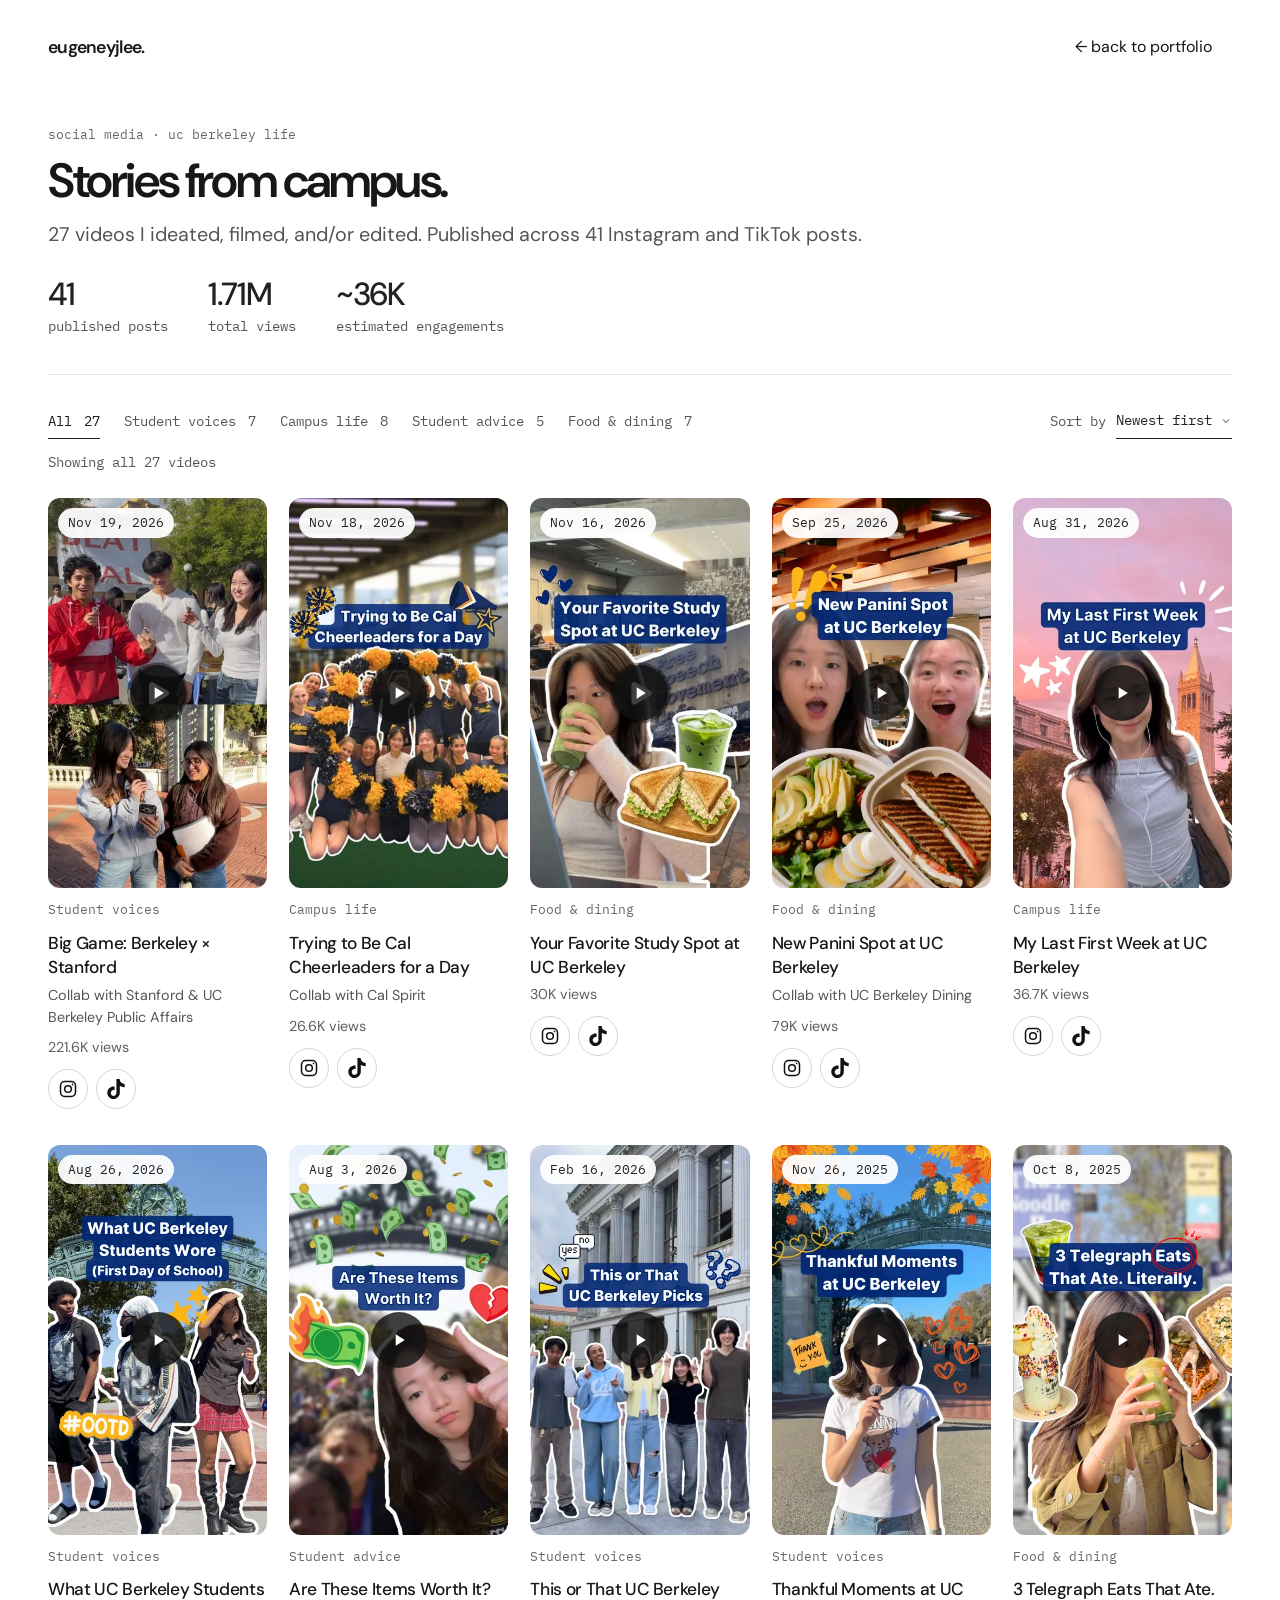
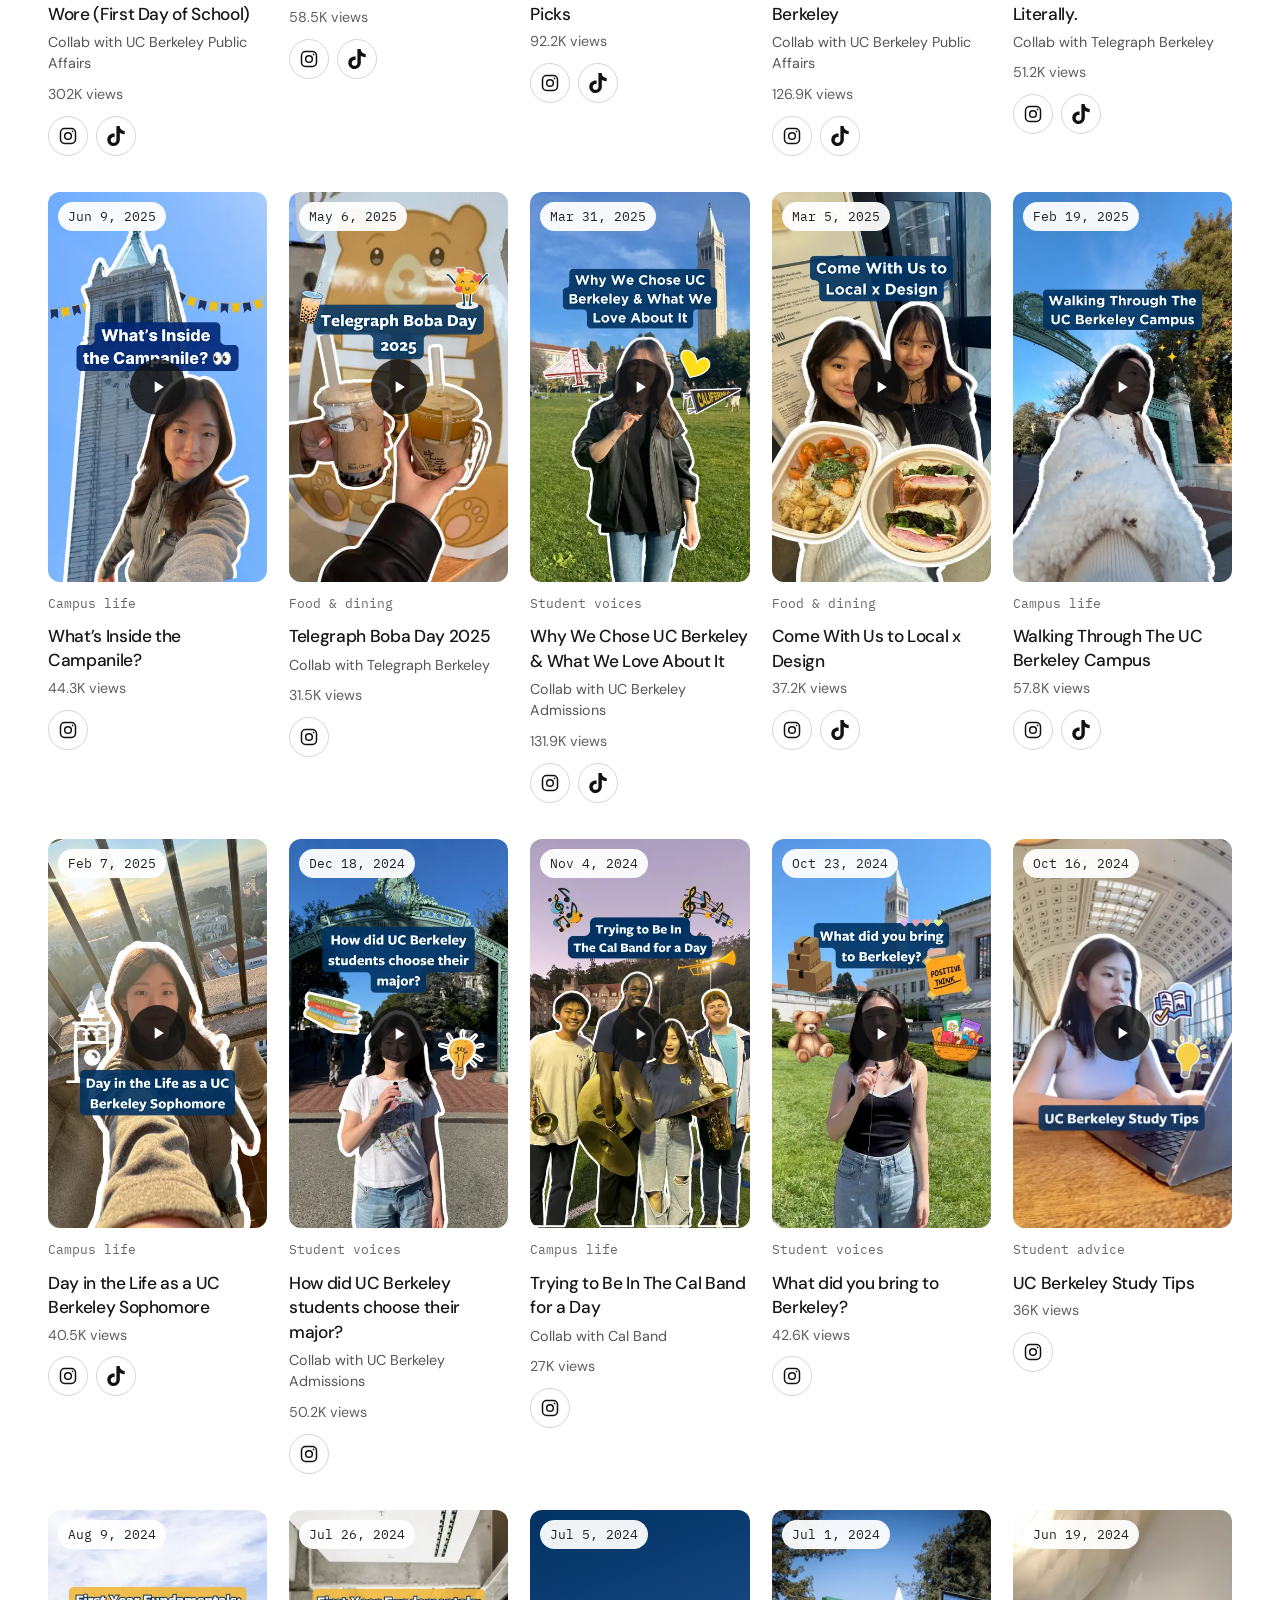
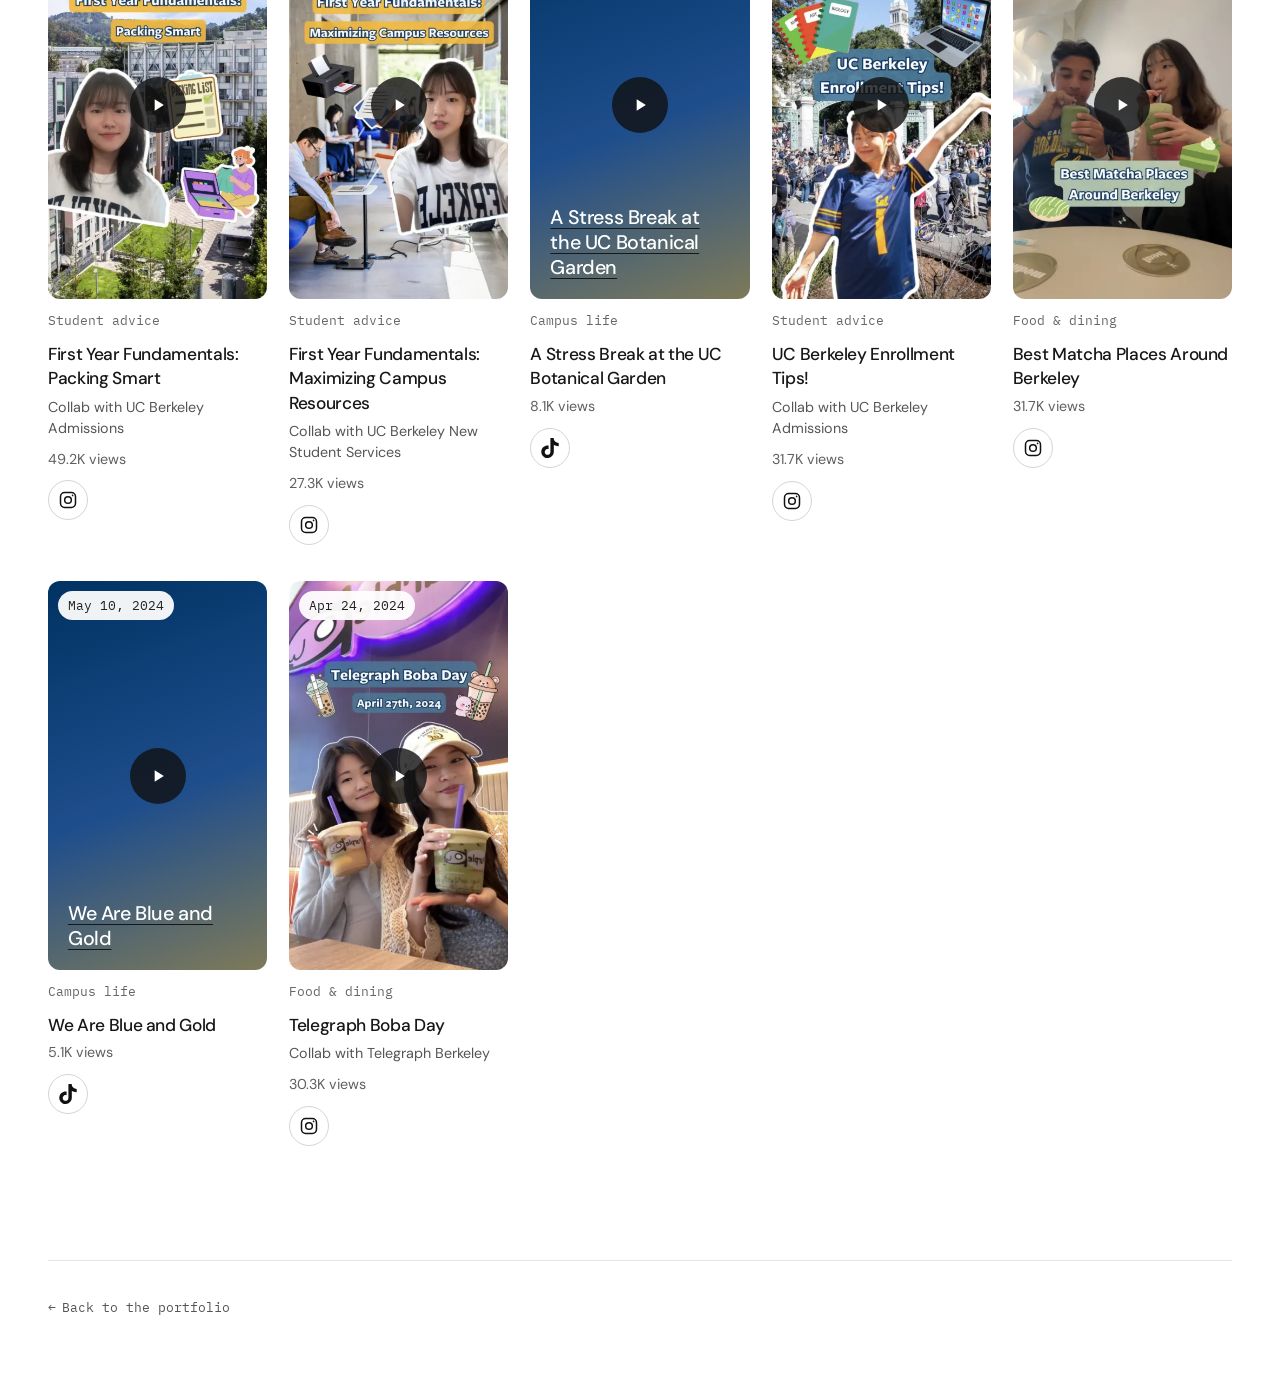
==== commit 7ae61c2c: "Refresh Berkeley video metrics and unify campus feed cards" ====
--- a/ucberkeleylife/index.html
+++ b/ucberkeleylife/index.html
@@ -4,23 +4,23 @@
 <meta charset="utf-8">
 <meta name="viewport" content="width=device-width, initial-scale=1">
 <title>UC Berkeley Life Video Portfolio — Eugene Lee</title>
-<meta name="description" content="27 videos created by or featuring Eugene Lee across 40 Instagram and TikTok posts for UC Berkeley Life. Student interviews, campus stories, and practical guides with 1.42M+ combined platform views.">
+<meta name="description" content="27 videos ideated, filmed, and/or edited by Eugene Lee across 41 Instagram and TikTok posts for UC Berkeley Life. Student interviews, campus stories, and practical guides with 1.71M combined platform views.">
 <link rel="canonical" href="https://eugeneyjlee.github.io/portfolio/ucberkeleylife/">
 <meta property="og:title" content="UC Berkeley Life Video Portfolio — Eugene Lee">
-<meta property="og:description" content="27 videos created by or featuring Eugene Lee across 40 Instagram and TikTok posts for UC Berkeley Life. Student interviews, campus stories, and practical guides with 1.42M+ combined platform views.">
+<meta property="og:description" content="27 videos ideated, filmed, and/or edited by Eugene Lee across 41 Instagram and TikTok posts for UC Berkeley Life. Student interviews, campus stories, and practical guides with 1.71M combined platform views.">
 <meta property="og:type" content="website">
 <meta property="og:url" content="https://eugeneyjlee.github.io/portfolio/ucberkeleylife/">
 <meta property="og:image" content="https://eugeneyjlee.github.io/portfolio/social-preview-landing-v3.jpg">
 <meta property="og:image:alt" content="Eugene Lee’s portfolio landing page.">
 <meta name="twitter:card" content="summary_large_image">
 <meta name="twitter:title" content="UC Berkeley Life Video Portfolio — Eugene Lee">
-<meta name="twitter:description" content="27 videos created by or featuring Eugene Lee across 40 Instagram and TikTok posts for UC Berkeley Life. Student interviews, campus stories, and practical guides with 1.42M+ combined platform views.">
+<meta name="twitter:description" content="27 videos ideated, filmed, and/or edited by Eugene Lee across 41 Instagram and TikTok posts for UC Berkeley Life. Student interviews, campus stories, and practical guides with 1.71M combined platform views.">
 <meta name="twitter:image" content="https://eugeneyjlee.github.io/portfolio/social-preview-landing-v3.jpg">
 <link rel="icon" type="image/png" sizes="64x64" href="../media/favicon-64.png?v=26">
 <link rel="apple-touch-icon" href="../media/apple-touch-icon.png?v=26">
 <link rel="stylesheet" href="../style.css?v=layout-65-draft3">
 <link rel="stylesheet" href="../refresh.css?v=18">
-<link rel="stylesheet" href="./gallery.css?v=cards-6">
+<link rel="stylesheet" href="./gallery.css?v=cards-7">
 <script src="./gallery.js?v=local-5" defer></script>
 <link rel="stylesheet" href="../local-improvements.css?v=2">
 <script src="../preview-viewer.js?v=2" defer></script>
@@ -35,21 +35,12 @@
 </header>
 <main id="main" class="wrap">
 <header class="archive-header">
-<p class="project-kicker">social video · uc berkeley life</p><h1>Stories from campus.</h1><p class="archive-intro">26 videos I ideated, filmed, and edited, plus a featured appearance in a Stanford × UC Berkeley collaboration. Published across 40 Instagram and TikTok posts.</p>
+<p class="project-kicker">social media · uc berkeley life</p><h1>Stories from campus.</h1><p class="archive-intro">27 videos I ideated, filmed, and/or edited. Published across 41 Instagram and TikTok posts.</p>
 <div class="archive-stats">
-<p><strong>40</strong>published posts</p>
-<p><strong>1.42M+</strong>total views</p>
-<p><strong>~29K</strong>estimated engagements</p>
-</div>
-<details class="metric-method">
-<summary>How these numbers are counted</summary>
-<ul>
-<li><strong>40 published posts</strong> counts platform posts: 25 Instagram reels and 15 TikToks. Thirteen TikToks are cross-posts of an Instagram reel, so this page shows 27 distinct videos, with both links on cross-posted ones.</li>
-<li><strong>Views and estimated engagements</strong> reflect the October 29, 2026 audit of the earlier 35 posts (22 Instagram reels and 13 TikToks); they exclude the five posts added in November. The two new cards show TikTok-only views checked November 20, 2026. Some platform counters are rounded; cross-platform totals are not unique viewers.</li>
-<li><strong>Estimated engagements</strong>: 5,597 observed TikTok likes, comments, shares, and saves, plus approximately 23,200 modeled Instagram interactions. The Instagram estimate applies a 1.8% engagement rate, calibrated from the portfolio’s previous estimate, to refreshed Instagram views. Instagram like, share, and save totals were unavailable in the audit view. This is an estimate, not a platform-reported total; Instagram comments are included in the estimate.</li>
-<li><strong>Collaboration credits</strong> identify the coauthor accounts displayed in Instagram’s post header, checked November 20, 2026. UC Berkeley’s official account is labeled Public Affairs. Tagged accounts alone are not counted as collaborators. The Stanford reel credits my featured appearance.</li>
-</ul>
-</details>
+<p><strong>41</strong>published posts</p>
+<p><strong title="Profile counters checked November 20, 2026; some platform counters are rounded.">1.71M</strong>total views</p>
+<p><strong title="Observed likes, comments, shares, and saves plus estimates for hidden Instagram metrics; checked November 20, 2026.">~36K</strong>estimated engagements</p>
+</div>
 </header>
 <section class="archive-browser" aria-labelledby="browse-heading">
 <div class="archive-toolbar">
@@ -72,262 +63,262 @@
 <p class="archive-count" aria-live="polite">Showing all 27 videos</p>
 </div>
 <div class="video-grid">
-<article class="video-card" data-category="voices" data-platform="instagram" data-date="2026-11-19" data-views="0">
+<article class="video-card" data-category="voices" data-platform="instagram + tiktok" data-date="2026-11-19" data-views="221600" data-engagements="5404">
 <a class="video-poster" href="https://www.instagram.com/reel/Df7yg8oPu4H/" target="_blank" rel="noopener noreferrer" data-embed="https://www.instagram.com/reel/Df7yg8oPu4H/embed/" data-platform="Instagram" aria-label="Preview video: Big Game: Berkeley × Stanford">
-<img src="../media/thumbs/berkeley-stanford-big-game.webp" alt="" width="405" height="720" loading="lazy" decoding="async"><span class="poster-play" aria-hidden="true"><svg viewBox="0 0 24 24" width="20" height="20" fill="currentColor"><path d="M8 5v14l11-7z"/></svg></span><span class="poster-platform">Instagram</span>
+<img src="../media/thumbs/berkeley-stanford-big-game.webp" alt="" width="405" height="720" loading="lazy" decoding="async"><span class="poster-play" aria-hidden="true"><svg viewBox="0 0 24 24" width="20" height="20" fill="currentColor"><path d="M8 5v14l11-7z"/></svg></span><time class="poster-date" datetime="2026-11-19">Nov 19, 2026</time>
 </a>
 <p class="video-tag">Student voices</p>
 <h2 class="video-card-title">Big Game: Berkeley × Stanford</h2>
-<p class="video-card-credit">Featured · Stanford × UC Berkeley Public Affairs</p>
-<p class="video-card-meta"><span>Featured appearance</span><span aria-hidden="true"> · </span><time datetime="2026-11-19">Nov 19, 2026</time></p>
-<p class="video-card-links"><a class="video-card-source" href="https://www.instagram.com/reel/Df7yg8oPu4H/" target="_blank" rel="noopener noreferrer">Open on Instagram <svg class="arrow-up-right" viewBox="0 0 24 24" width="13" height="13" fill="none" stroke="currentColor" stroke-width="1.8" stroke-linecap="round" stroke-linejoin="round" aria-hidden="true" focusable="false"><path d="M5 19 19 5M5 5h14v14"/></svg><span class="visually-hidden">: Big Game: Berkeley × Stanford (opens in a new tab)</span></a></p>
-</article>
-<article class="video-card" data-category="campus" data-platform="instagram + tiktok" data-date="2026-11-18" data-views="1001">
-<a class="video-poster" href="https://www.instagram.com/reel/Df5UfFPPR8p/" target="_blank" rel="noopener noreferrer" data-embed="https://www.instagram.com/reel/Df5UfFPPR8p/embed/" data-platform="Instagram" aria-label="Preview video: Trying Cal Cheer for a Day">
-<img src="../media/thumbs/berkeley-cheer-practice.webp" alt="" width="405" height="720" loading="lazy" decoding="async"><span class="poster-play" aria-hidden="true"><svg viewBox="0 0 24 24" width="20" height="20" fill="currentColor"><path d="M8 5v14l11-7z"/></svg></span><span class="poster-platform">Instagram + TikTok</span>
-</a>
-<p class="video-tag">Campus life</p>
-<h2 class="video-card-title">Trying Cal Cheer for a Day</h2>
+<p class="video-card-credit">Collab with Stanford &amp; UC Berkeley Public Affairs</p>
+<p class="video-card-meta"><span>221.6K views</span></p>
+<p class="video-card-links"><a class="video-card-source" href="https://www.instagram.com/reel/Df7yg8oPu4H/" target="_blank" rel="noopener noreferrer" aria-label="Open Big Game: Berkeley × Stanford on Instagram (opens in a new tab)" title="Instagram"><svg viewBox="0 0 24 24" width="20" height="20" fill="none" stroke="currentColor" stroke-width="1.8" aria-hidden="true"><rect x="3" y="3" width="18" height="18" rx="5"/><circle cx="12" cy="12" r="4"/><circle cx="17.5" cy="6.5" r="1" fill="currentColor" stroke="none"/></svg></a> <a class="video-card-source" href="https://www.tiktok.com/@stanford/video/7709971167188241694" target="_blank" rel="noopener noreferrer" aria-label="Open Big Game: Berkeley × Stanford on TikTok (opens in a new tab)" title="TikTok"><svg viewBox="0 0 24 24" width="20" height="20" fill="currentColor" aria-hidden="true"><path d="M12.525.02c1.31-.02 2.61-.01 3.91-.02.08 1.53.63 3.09 1.75 4.17 1.12 1.11 2.7 1.62 4.24 1.79v4.03c-1.44-.05-2.89-.35-4.2-.97-.57-.26-1.1-.59-1.62-.93-.01 2.92.01 5.84-.02 8.75-.08 1.4-.54 2.79-1.35 3.94-1.31 1.92-3.58 3.17-5.91 3.21-1.43.08-2.86-.31-4.08-1.03-2.02-1.19-3.44-3.37-3.65-5.71-.02-.5-.03-1-.01-1.49.18-1.9 1.12-3.72 2.58-4.96 1.66-1.44 3.98-2.13 6.15-1.72.02 1.48-.04 2.96-.04 4.44-.99-.32-2.15-.23-3.02.37-.63.41-1.11 1.04-1.36 1.75-.21.51-.15 1.07-.14 1.61.24 1.64 1.82 3.02 3.5 2.87 1.12-.01 2.19-.66 2.77-1.61.19-.33.4-.67.41-1.06.1-1.79.06-3.57.07-5.36.01-4.03-.01-8.05.02-12.07z"/></svg></a></p>
+</article>
+<article class="video-card" data-category="campus" data-platform="instagram + tiktok" data-date="2026-11-18" data-views="26605" data-engagements="650">
+<a class="video-poster" href="https://www.instagram.com/reel/Df5UfFPPR8p/" target="_blank" rel="noopener noreferrer" data-embed="https://www.instagram.com/reel/Df5UfFPPR8p/embed/" data-platform="Instagram" aria-label="Preview video: Trying to Be Cal Cheerleaders for a Day">
+<img src="../media/thumbs/berkeley-cheer-practice.webp" alt="" width="405" height="720" loading="lazy" decoding="async"><span class="poster-play" aria-hidden="true"><svg viewBox="0 0 24 24" width="20" height="20" fill="currentColor"><path d="M8 5v14l11-7z"/></svg></span><time class="poster-date" datetime="2026-11-18">Nov 18, 2026</time>
+</a>
+<p class="video-tag">Campus life</p>
+<h2 class="video-card-title">Trying to Be Cal Cheerleaders for a Day</h2>
 <p class="video-card-credit">Collab with Cal Spirit</p>
-<p class="video-card-meta"><span>1,001 TikTok views</span><span aria-hidden="true"> · </span><time datetime="2026-11-18">Nov 18, 2026</time></p>
-<p class="video-card-links"><a class="video-card-source" href="https://www.instagram.com/reel/Df5UfFPPR8p/" target="_blank" rel="noopener noreferrer">Open on Instagram <svg class="arrow-up-right" viewBox="0 0 24 24" width="13" height="13" fill="none" stroke="currentColor" stroke-width="1.8" stroke-linecap="round" stroke-linejoin="round" aria-hidden="true" focusable="false"><path d="M5 19 19 5M5 5h14v14"/></svg><span class="visually-hidden">: Trying Cal Cheer for a Day (opens in a new tab)</span></a> <a class="video-card-source" href="https://www.tiktok.com/@ucberkeley/video/7709604390948146445" target="_blank" rel="noopener noreferrer">Open on TikTok <svg class="arrow-up-right" viewBox="0 0 24 24" width="13" height="13" fill="none" stroke="currentColor" stroke-width="1.8" stroke-linecap="round" stroke-linejoin="round" aria-hidden="true" focusable="false"><path d="M5 19 19 5M5 5h14v14"/></svg><span class="visually-hidden">: Trying Cal Cheer for a Day (opens in a new tab)</span></a></p>
-</article>
-<article class="video-card" data-category="food" data-platform="instagram + tiktok" data-date="2026-11-16" data-views="1364">
-<a class="video-poster" href="https://www.instagram.com/reel/Df0Kgoxv9WZ/" target="_blank" rel="noopener noreferrer" data-embed="https://www.instagram.com/reel/Df0Kgoxv9WZ/embed/" data-platform="Instagram" aria-label="Preview video: Free Speech Movement Café: A Study Spot to Know">
-<img src="../media/thumbs/berkeley-fsm-cafe.webp" alt="" width="405" height="720" loading="lazy" decoding="async"><span class="poster-play" aria-hidden="true"><svg viewBox="0 0 24 24" width="20" height="20" fill="currentColor"><path d="M8 5v14l11-7z"/></svg></span><span class="poster-platform">Instagram + TikTok</span>
-</a>
-<p class="video-tag">Food &amp; dining</p>
-<h2 class="video-card-title">Free Speech Movement Café: A Study Spot to Know</h2>
-<p class="video-card-meta"><span>1,364 TikTok views</span><span aria-hidden="true"> · </span><time datetime="2026-11-16">Nov 16, 2026</time></p>
-<p class="video-card-links"><a class="video-card-source" href="https://www.instagram.com/reel/Df0Kgoxv9WZ/" target="_blank" rel="noopener noreferrer">Open on Instagram <svg class="arrow-up-right" viewBox="0 0 24 24" width="13" height="13" fill="none" stroke="currentColor" stroke-width="1.8" stroke-linecap="round" stroke-linejoin="round" aria-hidden="true" focusable="false"><path d="M5 19 19 5M5 5h14v14"/></svg><span class="visually-hidden">: Free Speech Movement Café: A Study Spot to Know (opens in a new tab)</span></a> <a class="video-card-source" href="https://www.tiktok.com/@ucberkeley/video/7708860872873102622" target="_blank" rel="noopener noreferrer">Open on TikTok <svg class="arrow-up-right" viewBox="0 0 24 24" width="13" height="13" fill="none" stroke="currentColor" stroke-width="1.8" stroke-linecap="round" stroke-linejoin="round" aria-hidden="true" focusable="false"><path d="M5 19 19 5M5 5h14v14"/></svg><span class="visually-hidden">: Free Speech Movement Café: A Study Spot to Know (opens in a new tab)</span></a></p>
-</article>
-<article class="video-card" data-category="food" data-platform="instagram + tiktok" data-date="2026-09-25T18:57:48.000Z" data-views="77300">
-<a class="video-poster" href="https://www.instagram.com/reel/DduJhBzzXH5/" target="_blank" rel="noopener noreferrer" data-embed="https://www.instagram.com/reel/DduJhBzzXH5/embed/" data-platform="Instagram" aria-label="Preview video: Qualcomm Café: A New Campus Bite">
-<img src="../media/thumbs/berkeley-qualcomm-cafe.webp" alt="" width="405" height="720" loading="lazy" decoding="async"><span class="poster-play" aria-hidden="true"><svg viewBox="0 0 24 24" width="20" height="20" fill="currentColor"><path d="M8 5v14l11-7z"/></svg></span><span class="poster-platform">Instagram + TikTok</span>
-</a>
-<p class="video-tag">Food &amp; dining</p>
-<h2 class="video-card-title">Qualcomm Café: A New Campus Bite</h2>
+<p class="video-card-meta"><span>26.6K views</span></p>
+<p class="video-card-links"><a class="video-card-source" href="https://www.instagram.com/reel/Df5UfFPPR8p/" target="_blank" rel="noopener noreferrer" aria-label="Open Trying to Be Cal Cheerleaders for a Day on Instagram (opens in a new tab)" title="Instagram"><svg viewBox="0 0 24 24" width="20" height="20" fill="none" stroke="currentColor" stroke-width="1.8" aria-hidden="true"><rect x="3" y="3" width="18" height="18" rx="5"/><circle cx="12" cy="12" r="4"/><circle cx="17.5" cy="6.5" r="1" fill="currentColor" stroke="none"/></svg></a> <a class="video-card-source" href="https://www.tiktok.com/@ucberkeley/video/7709604390948146445" target="_blank" rel="noopener noreferrer" aria-label="Open Trying to Be Cal Cheerleaders for a Day on TikTok (opens in a new tab)" title="TikTok"><svg viewBox="0 0 24 24" width="20" height="20" fill="currentColor" aria-hidden="true"><path d="M12.525.02c1.31-.02 2.61-.01 3.91-.02.08 1.53.63 3.09 1.75 4.17 1.12 1.11 2.7 1.62 4.24 1.79v4.03c-1.44-.05-2.89-.35-4.2-.97-.57-.26-1.1-.59-1.62-.93-.01 2.92.01 5.84-.02 8.75-.08 1.4-.54 2.79-1.35 3.94-1.31 1.92-3.58 3.17-5.91 3.21-1.43.08-2.86-.31-4.08-1.03-2.02-1.19-3.44-3.37-3.65-5.71-.02-.5-.03-1-.01-1.49.18-1.9 1.12-3.72 2.58-4.96 1.66-1.44 3.98-2.13 6.15-1.72.02 1.48-.04 2.96-.04 4.44-.99-.32-2.15-.23-3.02.37-.63.41-1.11 1.04-1.36 1.75-.21.51-.15 1.07-.14 1.61.24 1.64 1.82 3.02 3.5 2.87 1.12-.01 2.19-.66 2.77-1.61.19-.33.4-.67.41-1.06.1-1.79.06-3.57.07-5.36.01-4.03-.01-8.05.02-12.07z"/></svg></a></p>
+</article>
+<article class="video-card" data-category="food" data-platform="instagram + tiktok" data-date="2026-11-16" data-views="29964" data-engagements="715">
+<a class="video-poster" href="https://www.instagram.com/reel/Df0Kgoxv9WZ/" target="_blank" rel="noopener noreferrer" data-embed="https://www.instagram.com/reel/Df0Kgoxv9WZ/embed/" data-platform="Instagram" aria-label="Preview video: Your Favorite Study Spot at UC Berkeley">
+<img src="../media/thumbs/berkeley-fsm-cafe.webp" alt="" width="405" height="720" loading="lazy" decoding="async"><span class="poster-play" aria-hidden="true"><svg viewBox="0 0 24 24" width="20" height="20" fill="currentColor"><path d="M8 5v14l11-7z"/></svg></span><time class="poster-date" datetime="2026-11-16">Nov 16, 2026</time>
+</a>
+<p class="video-tag">Food &amp; dining</p>
+<h2 class="video-card-title">Your Favorite Study Spot at UC Berkeley</h2>
+<p class="video-card-meta"><span>30K views</span></p>
+<p class="video-card-links"><a class="video-card-source" href="https://www.instagram.com/reel/Df0Kgoxv9WZ/" target="_blank" rel="noopener noreferrer" aria-label="Open Your Favorite Study Spot at UC Berkeley on Instagram (opens in a new tab)" title="Instagram"><svg viewBox="0 0 24 24" width="20" height="20" fill="none" stroke="currentColor" stroke-width="1.8" aria-hidden="true"><rect x="3" y="3" width="18" height="18" rx="5"/><circle cx="12" cy="12" r="4"/><circle cx="17.5" cy="6.5" r="1" fill="currentColor" stroke="none"/></svg></a> <a class="video-card-source" href="https://www.tiktok.com/@ucberkeley/video/7708860872873102622" target="_blank" rel="noopener noreferrer" aria-label="Open Your Favorite Study Spot at UC Berkeley on TikTok (opens in a new tab)" title="TikTok"><svg viewBox="0 0 24 24" width="20" height="20" fill="currentColor" aria-hidden="true"><path d="M12.525.02c1.31-.02 2.61-.01 3.91-.02.08 1.53.63 3.09 1.75 4.17 1.12 1.11 2.7 1.62 4.24 1.79v4.03c-1.44-.05-2.89-.35-4.2-.97-.57-.26-1.1-.59-1.62-.93-.01 2.92.01 5.84-.02 8.75-.08 1.4-.54 2.79-1.35 3.94-1.31 1.92-3.58 3.17-5.91 3.21-1.43.08-2.86-.31-4.08-1.03-2.02-1.19-3.44-3.37-3.65-5.71-.02-.5-.03-1-.01-1.49.18-1.9 1.12-3.72 2.58-4.96 1.66-1.44 3.98-2.13 6.15-1.72.02 1.48-.04 2.96-.04 4.44-.99-.32-2.15-.23-3.02.37-.63.41-1.11 1.04-1.36 1.75-.21.51-.15 1.07-.14 1.61.24 1.64 1.82 3.02 3.5 2.87 1.12-.01 2.19-.66 2.77-1.61.19-.33.4-.67.41-1.06.1-1.79.06-3.57.07-5.36.01-4.03-.01-8.05.02-12.07z"/></svg></a></p>
+</article>
+<article class="video-card" data-category="food" data-platform="instagram + tiktok" data-date="2026-09-25T18:57:48.000Z" data-views="79000" data-engagements="1427">
+<a class="video-poster" href="https://www.instagram.com/reel/DduJhBzzXH5/" target="_blank" rel="noopener noreferrer" data-embed="https://www.instagram.com/reel/DduJhBzzXH5/embed/" data-platform="Instagram" aria-label="Preview video: New Panini Spot at UC Berkeley">
+<img src="../media/thumbs/berkeley-qualcomm-cafe.webp" alt="" width="405" height="720" loading="lazy" decoding="async"><span class="poster-play" aria-hidden="true"><svg viewBox="0 0 24 24" width="20" height="20" fill="currentColor"><path d="M8 5v14l11-7z"/></svg></span><time class="poster-date" datetime="2026-09-25T18:57:48.000Z">Sep 25, 2026</time>
+</a>
+<p class="video-tag">Food &amp; dining</p>
+<h2 class="video-card-title">New Panini Spot at UC Berkeley</h2>
 <p class="video-card-credit">Collab with UC Berkeley Dining</p>
-<p class="video-card-meta"><span>77.3K combined views</span><span aria-hidden="true"> · </span><time datetime="2026-09-25T18:57:48.000Z">Sep 25, 2026</time></p>
-<p class="video-card-links"><a class="video-card-source" href="https://www.instagram.com/reel/DduJhBzzXH5/" target="_blank" rel="noopener noreferrer">Open on Instagram <svg class="arrow-up-right" viewBox="0 0 24 24" width="13" height="13" fill="none" stroke="currentColor" stroke-width="1.8" stroke-linecap="round" stroke-linejoin="round" aria-hidden="true" focusable="false"><path d="M5 19 19 5M5 5h14v14"/></svg><span class="visually-hidden">: Qualcomm Café: A New Campus Bite (opens in a new tab)</span></a> <a class="video-card-source" href="https://www.tiktok.com/@ucberkeley/video/7689549849712135454" target="_blank" rel="noopener noreferrer">Open on TikTok <svg class="arrow-up-right" viewBox="0 0 24 24" width="13" height="13" fill="none" stroke="currentColor" stroke-width="1.8" stroke-linecap="round" stroke-linejoin="round" aria-hidden="true" focusable="false"><path d="M5 19 19 5M5 5h14v14"/></svg><span class="visually-hidden">: Qualcomm Café: A New Campus Bite (opens in a new tab)</span></a></p>
-</article>
-<article class="video-card" data-category="campus" data-platform="instagram + tiktok" data-date="2026-09-01T01:47:53.000Z" data-views="36515">
+<p class="video-card-meta"><span>79K views</span></p>
+<p class="video-card-links"><a class="video-card-source" href="https://www.instagram.com/reel/DduJhBzzXH5/" target="_blank" rel="noopener noreferrer" aria-label="Open New Panini Spot at UC Berkeley on Instagram (opens in a new tab)" title="Instagram"><svg viewBox="0 0 24 24" width="20" height="20" fill="none" stroke="currentColor" stroke-width="1.8" aria-hidden="true"><rect x="3" y="3" width="18" height="18" rx="5"/><circle cx="12" cy="12" r="4"/><circle cx="17.5" cy="6.5" r="1" fill="currentColor" stroke="none"/></svg></a> <a class="video-card-source" href="https://www.tiktok.com/@ucberkeley/video/7689549849712135454" target="_blank" rel="noopener noreferrer" aria-label="Open New Panini Spot at UC Berkeley on TikTok (opens in a new tab)" title="TikTok"><svg viewBox="0 0 24 24" width="20" height="20" fill="currentColor" aria-hidden="true"><path d="M12.525.02c1.31-.02 2.61-.01 3.91-.02.08 1.53.63 3.09 1.75 4.17 1.12 1.11 2.7 1.62 4.24 1.79v4.03c-1.44-.05-2.89-.35-4.2-.97-.57-.26-1.1-.59-1.62-.93-.01 2.92.01 5.84-.02 8.75-.08 1.4-.54 2.79-1.35 3.94-1.31 1.92-3.58 3.17-5.91 3.21-1.43.08-2.86-.31-4.08-1.03-2.02-1.19-3.44-3.37-3.65-5.71-.02-.5-.03-1-.01-1.49.18-1.9 1.12-3.72 2.58-4.96 1.66-1.44 3.98-2.13 6.15-1.72.02 1.48-.04 2.96-.04 4.44-.99-.32-2.15-.23-3.02.37-.63.41-1.11 1.04-1.36 1.75-.21.51-.15 1.07-.14 1.61.24 1.64 1.82 3.02 3.5 2.87 1.12-.01 2.19-.66 2.77-1.61.19-.33.4-.67.41-1.06.1-1.79.06-3.57.07-5.36.01-4.03-.01-8.05.02-12.07z"/></svg></a></p>
+</article>
+<article class="video-card" data-category="campus" data-platform="instagram + tiktok" data-date="2026-09-01T01:47:53.000Z" data-views="36687" data-engagements="867">
 <a class="video-poster" href="https://www.instagram.com/reel/Dcubskth0kQ/" target="_blank" rel="noopener noreferrer" data-embed="https://www.instagram.com/reel/Dcubskth0kQ/embed/" data-platform="Instagram" aria-label="Preview video: My Last First Week at UC Berkeley">
-<img src="../media/thumbs/berkeley-first-week.webp" alt="" width="405" height="720" loading="lazy" decoding="async"><span class="poster-play" aria-hidden="true"><svg viewBox="0 0 24 24" width="20" height="20" fill="currentColor"><path d="M8 5v14l11-7z"/></svg></span><span class="poster-platform">Instagram + TikTok</span>
+<img src="../media/thumbs/berkeley-first-week.webp" alt="" width="405" height="720" loading="lazy" decoding="async"><span class="poster-play" aria-hidden="true"><svg viewBox="0 0 24 24" width="20" height="20" fill="currentColor"><path d="M8 5v14l11-7z"/></svg></span><time class="poster-date" datetime="2026-09-01T01:47:53.000Z">Aug 31, 2026</time>
 </a>
 <p class="video-tag">Campus life</p>
 <h2 class="video-card-title">My Last First Week at UC Berkeley</h2>
-<p class="video-card-meta"><span>36.5K combined views</span><span aria-hidden="true"> · </span><time datetime="2026-09-01T01:47:53.000Z">Aug 31, 2026</time></p>
-<p class="video-card-links"><a class="video-card-source" href="https://www.instagram.com/reel/Dcubskth0kQ/" target="_blank" rel="noopener noreferrer">Open on Instagram <svg class="arrow-up-right" viewBox="0 0 24 24" width="13" height="13" fill="none" stroke="currentColor" stroke-width="1.8" stroke-linecap="round" stroke-linejoin="round" aria-hidden="true" focusable="false"><path d="M5 19 19 5M5 5h14v14"/></svg><span class="visually-hidden">: My Last First Week at UC Berkeley (opens in a new tab)</span></a> <a class="video-card-source" href="https://www.tiktok.com/@ucberkeley/video/7680604140946459934" target="_blank" rel="noopener noreferrer">Open on TikTok <svg class="arrow-up-right" viewBox="0 0 24 24" width="13" height="13" fill="none" stroke="currentColor" stroke-width="1.8" stroke-linecap="round" stroke-linejoin="round" aria-hidden="true" focusable="false"><path d="M5 19 19 5M5 5h14v14"/></svg><span class="visually-hidden">: My Last First Week at UC Berkeley (opens in a new tab)</span></a></p>
-</article>
-<article class="video-card" data-category="voices" data-platform="instagram,tiktok" data-date="2026-08-27T01:00:34.000Z" data-views="300600">
-<a class="video-poster" href="https://www.instagram.com/reel/DchXm56PNRD/" target="_blank" rel="noopener noreferrer" data-embed="https://www.instagram.com/reel/DchXm56PNRD/embed/" data-platform="Instagram" aria-label="Preview video: First Day of School Outfits">
-<img src="../media/thumbs/berkeley-outfits.webp" alt="" width="405" height="720" loading="lazy" decoding="async"><span class="poster-play" aria-hidden="true"><svg viewBox="0 0 24 24" width="20" height="20" fill="currentColor"><path d="M8 5v14l11-7z"/></svg></span><span class="poster-platform">Instagram</span>
-</a>
-<p class="video-tag">Student voices</p>
-<h2 class="video-card-title">First Day of School Outfits</h2>
+<p class="video-card-meta"><span>36.7K views</span></p>
+<p class="video-card-links"><a class="video-card-source" href="https://www.instagram.com/reel/Dcubskth0kQ/" target="_blank" rel="noopener noreferrer" aria-label="Open My Last First Week at UC Berkeley on Instagram (opens in a new tab)" title="Instagram"><svg viewBox="0 0 24 24" width="20" height="20" fill="none" stroke="currentColor" stroke-width="1.8" aria-hidden="true"><rect x="3" y="3" width="18" height="18" rx="5"/><circle cx="12" cy="12" r="4"/><circle cx="17.5" cy="6.5" r="1" fill="currentColor" stroke="none"/></svg></a> <a class="video-card-source" href="https://www.tiktok.com/@ucberkeley/video/7680604140946459934" target="_blank" rel="noopener noreferrer" aria-label="Open My Last First Week at UC Berkeley on TikTok (opens in a new tab)" title="TikTok"><svg viewBox="0 0 24 24" width="20" height="20" fill="currentColor" aria-hidden="true"><path d="M12.525.02c1.31-.02 2.61-.01 3.91-.02.08 1.53.63 3.09 1.75 4.17 1.12 1.11 2.7 1.62 4.24 1.79v4.03c-1.44-.05-2.89-.35-4.2-.97-.57-.26-1.1-.59-1.62-.93-.01 2.92.01 5.84-.02 8.75-.08 1.4-.54 2.79-1.35 3.94-1.31 1.92-3.58 3.17-5.91 3.21-1.43.08-2.86-.31-4.08-1.03-2.02-1.19-3.44-3.37-3.65-5.71-.02-.5-.03-1-.01-1.49.18-1.9 1.12-3.72 2.58-4.96 1.66-1.44 3.98-2.13 6.15-1.72.02 1.48-.04 2.96-.04 4.44-.99-.32-2.15-.23-3.02.37-.63.41-1.11 1.04-1.36 1.75-.21.51-.15 1.07-.14 1.61.24 1.64 1.82 3.02 3.5 2.87 1.12-.01 2.19-.66 2.77-1.61.19-.33.4-.67.41-1.06.1-1.79.06-3.57.07-5.36.01-4.03-.01-8.05.02-12.07z"/></svg></a></p>
+</article>
+<article class="video-card" data-category="voices" data-platform="instagram,tiktok" data-date="2026-08-27T01:00:34.000Z" data-views="302000" data-engagements="6338">
+<a class="video-poster" href="https://www.instagram.com/reel/DchXm56PNRD/" target="_blank" rel="noopener noreferrer" data-embed="https://www.instagram.com/reel/DchXm56PNRD/embed/" data-platform="Instagram" aria-label="Preview video: What UC Berkeley Students Wore (First Day of School)">
+<img src="../media/thumbs/berkeley-outfits.webp" alt="" width="405" height="720" loading="lazy" decoding="async"><span class="poster-play" aria-hidden="true"><svg viewBox="0 0 24 24" width="20" height="20" fill="currentColor"><path d="M8 5v14l11-7z"/></svg></span><time class="poster-date" datetime="2026-08-27T01:00:34.000Z">Aug 26, 2026</time>
+</a>
+<p class="video-tag">Student voices</p>
+<h2 class="video-card-title">What UC Berkeley Students Wore (First Day of School)</h2>
 <p class="video-card-credit">Collab with UC Berkeley Public Affairs</p>
-<p class="video-card-meta"><span>300.6K combined views</span><span aria-hidden="true"> · </span><time datetime="2026-08-27T01:00:34.000Z">Aug 26, 2026</time></p>
-<p class="video-card-links"><a class="video-card-source" href="https://www.instagram.com/reel/DchXm56PNRD/" target="_blank" rel="noopener noreferrer">Open on Instagram <svg class="arrow-up-right" viewBox="0 0 24 24" width="13" height="13" fill="none" stroke="currentColor" stroke-width="1.8" stroke-linecap="round" stroke-linejoin="round" aria-hidden="true" focusable="false"><path d="M5 19 19 5M5 5h14v14"/></svg><span class="visually-hidden">: First Day of School Outfits (opens in a new tab)</span></a> <a class="video-card-source" href="https://www.tiktok.com/@ucberkeley/video/7678507774929571103" target="_blank" rel="noopener noreferrer">Open on TikTok ↗<span class="visually-hidden">: First Day of School Outfits (opens in a new tab)</span></a></p>
-</article>
-<article class="video-card" data-category="advice" data-platform="instagram + tiktok" data-date="2026-08-03T19:11:03.000Z" data-views="58345">
+<p class="video-card-meta"><span>302K views</span></p>
+<p class="video-card-links"><a class="video-card-source" href="https://www.instagram.com/reel/DchXm56PNRD/" target="_blank" rel="noopener noreferrer" aria-label="Open What UC Berkeley Students Wore (First Day of School) on Instagram (opens in a new tab)" title="Instagram"><svg viewBox="0 0 24 24" width="20" height="20" fill="none" stroke="currentColor" stroke-width="1.8" aria-hidden="true"><rect x="3" y="3" width="18" height="18" rx="5"/><circle cx="12" cy="12" r="4"/><circle cx="17.5" cy="6.5" r="1" fill="currentColor" stroke="none"/></svg></a> <a class="video-card-source" href="https://www.tiktok.com/@ucberkeley/video/7678507774929571103" target="_blank" rel="noopener noreferrer" aria-label="Open What UC Berkeley Students Wore (First Day of School) on TikTok (opens in a new tab)" title="TikTok"><svg viewBox="0 0 24 24" width="20" height="20" fill="currentColor" aria-hidden="true"><path d="M12.525.02c1.31-.02 2.61-.01 3.91-.02.08 1.53.63 3.09 1.75 4.17 1.12 1.11 2.7 1.62 4.24 1.79v4.03c-1.44-.05-2.89-.35-4.2-.97-.57-.26-1.1-.59-1.62-.93-.01 2.92.01 5.84-.02 8.75-.08 1.4-.54 2.79-1.35 3.94-1.31 1.92-3.58 3.17-5.91 3.21-1.43.08-2.86-.31-4.08-1.03-2.02-1.19-3.44-3.37-3.65-5.71-.02-.5-.03-1-.01-1.49.18-1.9 1.12-3.72 2.58-4.96 1.66-1.44 3.98-2.13 6.15-1.72.02 1.48-.04 2.96-.04 4.44-.99-.32-2.15-.23-3.02.37-.63.41-1.11 1.04-1.36 1.75-.21.51-.15 1.07-.14 1.61.24 1.64 1.82 3.02 3.5 2.87 1.12-.01 2.19-.66 2.77-1.61.19-.33.4-.67.41-1.06.1-1.79.06-3.57.07-5.36.01-4.03-.01-8.05.02-12.07z"/></svg></a></p>
+</article>
+<article class="video-card" data-category="advice" data-platform="instagram + tiktok" data-date="2026-08-03T19:11:03.000Z" data-views="58473" data-engagements="1441">
 <a class="video-poster" href="https://www.instagram.com/reel/DblslzRPy1R/" target="_blank" rel="noopener noreferrer" data-embed="https://www.instagram.com/reel/DblslzRPy1R/embed/" data-platform="Instagram" aria-label="Preview video: Are These Items Worth It?">
-<img src="../media/thumbs/berkeley-worth-it.webp" alt="" width="405" height="720" loading="lazy" decoding="async"><span class="poster-play" aria-hidden="true"><svg viewBox="0 0 24 24" width="20" height="20" fill="currentColor"><path d="M8 5v14l11-7z"/></svg></span><span class="poster-platform">Instagram + TikTok</span>
+<img src="../media/thumbs/berkeley-worth-it.webp" alt="" width="405" height="720" loading="lazy" decoding="async"><span class="poster-play" aria-hidden="true"><svg viewBox="0 0 24 24" width="20" height="20" fill="currentColor"><path d="M8 5v14l11-7z"/></svg></span><time class="poster-date" datetime="2026-08-03T19:11:03.000Z">Aug 3, 2026</time>
 </a>
 <p class="video-tag">Student advice</p>
 <h2 class="video-card-title">Are These Items Worth It?</h2>
-<p class="video-card-meta"><span>58.3K combined views</span><span aria-hidden="true"> · </span><time datetime="2026-08-03T19:11:03.000Z">Aug 3, 2026</time></p>
-<p class="video-card-links"><a class="video-card-source" href="https://www.instagram.com/reel/DblslzRPy1R/" target="_blank" rel="noopener noreferrer">Open on Instagram <svg class="arrow-up-right" viewBox="0 0 24 24" width="13" height="13" fill="none" stroke="currentColor" stroke-width="1.8" stroke-linecap="round" stroke-linejoin="round" aria-hidden="true" focusable="false"><path d="M5 19 19 5M5 5h14v14"/></svg><span class="visually-hidden">: Are These Items Worth It? (opens in a new tab)</span></a> <a class="video-card-source" href="https://www.tiktok.com/@ucberkeley/video/7669884477379808543" target="_blank" rel="noopener noreferrer">Open on TikTok <svg class="arrow-up-right" viewBox="0 0 24 24" width="13" height="13" fill="none" stroke="currentColor" stroke-width="1.8" stroke-linecap="round" stroke-linejoin="round" aria-hidden="true" focusable="false"><path d="M5 19 19 5M5 5h14v14"/></svg><span class="visually-hidden">: Are These Items Worth It? (opens in a new tab)</span></a></p>
-</article>
-<article class="video-card" data-category="voices" data-platform="instagram,tiktok" data-date="2026-02-16T20:00:04.000Z" data-views="92206">
-<a class="video-poster" href="https://www.instagram.com/reel/DU1NgvngTAq/" target="_blank" rel="noopener noreferrer" data-embed="https://www.instagram.com/reel/DU1NgvngTAq/embed/" data-platform="Instagram" aria-label="Preview video: This or That: UC Berkeley Picks">
-<img src="../media/thumbs/berkeley-this-or-that.webp" alt="" width="405" height="720" loading="lazy" decoding="async"><span class="poster-play" aria-hidden="true"><svg viewBox="0 0 24 24" width="20" height="20" fill="currentColor"><path d="M8 5v14l11-7z"/></svg></span><span class="poster-platform">Instagram</span>
-</a>
-<p class="video-tag">Student voices</p>
-<h2 class="video-card-title">This or That: UC Berkeley Picks</h2>
-<p class="video-card-meta"><span>92.2K combined views</span><span aria-hidden="true"> · </span><time datetime="2026-02-16T20:00:04.000Z">Feb 16, 2026</time></p>
-<p class="video-card-links"><a class="video-card-source" href="https://www.instagram.com/reel/DU1NgvngTAq/" target="_blank" rel="noopener noreferrer">Open on Instagram <svg class="arrow-up-right" viewBox="0 0 24 24" width="13" height="13" fill="none" stroke="currentColor" stroke-width="1.8" stroke-linecap="round" stroke-linejoin="round" aria-hidden="true" focusable="false"><path d="M5 19 19 5M5 5h14v14"/></svg><span class="visually-hidden">: This or That: UC Berkeley Picks (opens in a new tab)</span></a> <a class="video-card-source" href="https://www.tiktok.com/@ucberkeley/video/7606425867803200781" target="_blank" rel="noopener noreferrer">Open on TikTok ↗<span class="visually-hidden">: This or That: UC Berkeley Picks (opens in a new tab)</span></a></p>
-</article>
-<article class="video-card" data-category="voices" data-platform="instagram + tiktok" data-date="2025-11-26T20:01:44.000Z" data-views="126901">
+<p class="video-card-meta"><span>58.5K views</span></p>
+<p class="video-card-links"><a class="video-card-source" href="https://www.instagram.com/reel/DblslzRPy1R/" target="_blank" rel="noopener noreferrer" aria-label="Open Are These Items Worth It? on Instagram (opens in a new tab)" title="Instagram"><svg viewBox="0 0 24 24" width="20" height="20" fill="none" stroke="currentColor" stroke-width="1.8" aria-hidden="true"><rect x="3" y="3" width="18" height="18" rx="5"/><circle cx="12" cy="12" r="4"/><circle cx="17.5" cy="6.5" r="1" fill="currentColor" stroke="none"/></svg></a> <a class="video-card-source" href="https://www.tiktok.com/@ucberkeley/video/7669884477379808543" target="_blank" rel="noopener noreferrer" aria-label="Open Are These Items Worth It? on TikTok (opens in a new tab)" title="TikTok"><svg viewBox="0 0 24 24" width="20" height="20" fill="currentColor" aria-hidden="true"><path d="M12.525.02c1.31-.02 2.61-.01 3.91-.02.08 1.53.63 3.09 1.75 4.17 1.12 1.11 2.7 1.62 4.24 1.79v4.03c-1.44-.05-2.89-.35-4.2-.97-.57-.26-1.1-.59-1.62-.93-.01 2.92.01 5.84-.02 8.75-.08 1.4-.54 2.79-1.35 3.94-1.31 1.92-3.58 3.17-5.91 3.21-1.43.08-2.86-.31-4.08-1.03-2.02-1.19-3.44-3.37-3.65-5.71-.02-.5-.03-1-.01-1.49.18-1.9 1.12-3.72 2.58-4.96 1.66-1.44 3.98-2.13 6.15-1.72.02 1.48-.04 2.96-.04 4.44-.99-.32-2.15-.23-3.02.37-.63.41-1.11 1.04-1.36 1.75-.21.51-.15 1.07-.14 1.61.24 1.64 1.82 3.02 3.5 2.87 1.12-.01 2.19-.66 2.77-1.61.19-.33.4-.67.41-1.06.1-1.79.06-3.57.07-5.36.01-4.03-.01-8.05.02-12.07z"/></svg></a></p>
+</article>
+<article class="video-card" data-category="voices" data-platform="instagram,tiktok" data-date="2026-02-16T20:00:04.000Z" data-views="92210" data-engagements="1598">
+<a class="video-poster" href="https://www.instagram.com/reel/DU1NgvngTAq/" target="_blank" rel="noopener noreferrer" data-embed="https://www.instagram.com/reel/DU1NgvngTAq/embed/" data-platform="Instagram" aria-label="Preview video: This or That UC Berkeley Picks">
+<img src="../media/thumbs/berkeley-this-or-that.webp" alt="" width="405" height="720" loading="lazy" decoding="async"><span class="poster-play" aria-hidden="true"><svg viewBox="0 0 24 24" width="20" height="20" fill="currentColor"><path d="M8 5v14l11-7z"/></svg></span><time class="poster-date" datetime="2026-02-16T20:00:04.000Z">Feb 16, 2026</time>
+</a>
+<p class="video-tag">Student voices</p>
+<h2 class="video-card-title">This or That UC Berkeley Picks</h2>
+<p class="video-card-meta"><span>92.2K views</span></p>
+<p class="video-card-links"><a class="video-card-source" href="https://www.instagram.com/reel/DU1NgvngTAq/" target="_blank" rel="noopener noreferrer" aria-label="Open This or That UC Berkeley Picks on Instagram (opens in a new tab)" title="Instagram"><svg viewBox="0 0 24 24" width="20" height="20" fill="none" stroke="currentColor" stroke-width="1.8" aria-hidden="true"><rect x="3" y="3" width="18" height="18" rx="5"/><circle cx="12" cy="12" r="4"/><circle cx="17.5" cy="6.5" r="1" fill="currentColor" stroke="none"/></svg></a> <a class="video-card-source" href="https://www.tiktok.com/@ucberkeley/video/7606425867803200781" target="_blank" rel="noopener noreferrer" aria-label="Open This or That UC Berkeley Picks on TikTok (opens in a new tab)" title="TikTok"><svg viewBox="0 0 24 24" width="20" height="20" fill="currentColor" aria-hidden="true"><path d="M12.525.02c1.31-.02 2.61-.01 3.91-.02.08 1.53.63 3.09 1.75 4.17 1.12 1.11 2.7 1.62 4.24 1.79v4.03c-1.44-.05-2.89-.35-4.2-.97-.57-.26-1.1-.59-1.62-.93-.01 2.92.01 5.84-.02 8.75-.08 1.4-.54 2.79-1.35 3.94-1.31 1.92-3.58 3.17-5.91 3.21-1.43.08-2.86-.31-4.08-1.03-2.02-1.19-3.44-3.37-3.65-5.71-.02-.5-.03-1-.01-1.49.18-1.9 1.12-3.72 2.58-4.96 1.66-1.44 3.98-2.13 6.15-1.72.02 1.48-.04 2.96-.04 4.44-.99-.32-2.15-.23-3.02.37-.63.41-1.11 1.04-1.36 1.75-.21.51-.15 1.07-.14 1.61.24 1.64 1.82 3.02 3.5 2.87 1.12-.01 2.19-.66 2.77-1.61.19-.33.4-.67.41-1.06.1-1.79.06-3.57.07-5.36.01-4.03-.01-8.05.02-12.07z"/></svg></a></p>
+</article>
+<article class="video-card" data-category="voices" data-platform="instagram + tiktok" data-date="2025-11-26T20:01:44.000Z" data-views="126905" data-engagements="1971">
 <a class="video-poster" href="https://www.instagram.com/reel/DRiEGGeD7k5/" target="_blank" rel="noopener noreferrer" data-embed="https://www.instagram.com/reel/DRiEGGeD7k5/embed/" data-platform="Instagram" aria-label="Preview video: Thankful Moments at UC Berkeley">
-<img src="../media/thumbs/berkeley-thankful.webp" alt="" width="405" height="720" loading="lazy" decoding="async"><span class="poster-play" aria-hidden="true"><svg viewBox="0 0 24 24" width="20" height="20" fill="currentColor"><path d="M8 5v14l11-7z"/></svg></span><span class="poster-platform">Instagram + TikTok</span>
+<img src="../media/thumbs/berkeley-thankful.webp" alt="" width="405" height="720" loading="lazy" decoding="async"><span class="poster-play" aria-hidden="true"><svg viewBox="0 0 24 24" width="20" height="20" fill="currentColor"><path d="M8 5v14l11-7z"/></svg></span><time class="poster-date" datetime="2025-11-26T20:01:44.000Z">Nov 26, 2025</time>
 </a>
 <p class="video-tag">Student voices</p>
 <h2 class="video-card-title">Thankful Moments at UC Berkeley</h2>
 <p class="video-card-credit">Collab with UC Berkeley Public Affairs</p>
-<p class="video-card-meta"><span>126.9K combined views</span><span aria-hidden="true"> · </span><time datetime="2025-11-26T20:01:44.000Z">Nov 26, 2025</time></p>
-<p class="video-card-links"><a class="video-card-source" href="https://www.instagram.com/reel/DRiEGGeD7k5/" target="_blank" rel="noopener noreferrer">Open on Instagram <svg class="arrow-up-right" viewBox="0 0 24 24" width="13" height="13" fill="none" stroke="currentColor" stroke-width="1.8" stroke-linecap="round" stroke-linejoin="round" aria-hidden="true" focusable="false"><path d="M5 19 19 5M5 5h14v14"/></svg><span class="visually-hidden">: Thankful Moments at UC Berkeley (opens in a new tab)</span></a> <a class="video-card-source" href="https://www.tiktok.com/@ucberkeley/video/7577125289856159007" target="_blank" rel="noopener noreferrer">Open on TikTok <svg class="arrow-up-right" viewBox="0 0 24 24" width="13" height="13" fill="none" stroke="currentColor" stroke-width="1.8" stroke-linecap="round" stroke-linejoin="round" aria-hidden="true" focusable="false"><path d="M5 19 19 5M5 5h14v14"/></svg><span class="visually-hidden">: Thankful Moments at UC Berkeley (opens in a new tab)</span></a></p>
-</article>
-<article class="video-card" data-category="food" data-platform="instagram + tiktok" data-date="2025-10-08T19:00:18.000Z" data-views="51100">
+<p class="video-card-meta"><span>126.9K views</span></p>
+<p class="video-card-links"><a class="video-card-source" href="https://www.instagram.com/reel/DRiEGGeD7k5/" target="_blank" rel="noopener noreferrer" aria-label="Open Thankful Moments at UC Berkeley on Instagram (opens in a new tab)" title="Instagram"><svg viewBox="0 0 24 24" width="20" height="20" fill="none" stroke="currentColor" stroke-width="1.8" aria-hidden="true"><rect x="3" y="3" width="18" height="18" rx="5"/><circle cx="12" cy="12" r="4"/><circle cx="17.5" cy="6.5" r="1" fill="currentColor" stroke="none"/></svg></a> <a class="video-card-source" href="https://www.tiktok.com/@ucberkeley/video/7577125289856159007" target="_blank" rel="noopener noreferrer" aria-label="Open Thankful Moments at UC Berkeley on TikTok (opens in a new tab)" title="TikTok"><svg viewBox="0 0 24 24" width="20" height="20" fill="currentColor" aria-hidden="true"><path d="M12.525.02c1.31-.02 2.61-.01 3.91-.02.08 1.53.63 3.09 1.75 4.17 1.12 1.11 2.7 1.62 4.24 1.79v4.03c-1.44-.05-2.89-.35-4.2-.97-.57-.26-1.1-.59-1.62-.93-.01 2.92.01 5.84-.02 8.75-.08 1.4-.54 2.79-1.35 3.94-1.31 1.92-3.58 3.17-5.91 3.21-1.43.08-2.86-.31-4.08-1.03-2.02-1.19-3.44-3.37-3.65-5.71-.02-.5-.03-1-.01-1.49.18-1.9 1.12-3.72 2.58-4.96 1.66-1.44 3.98-2.13 6.15-1.72.02 1.48-.04 2.96-.04 4.44-.99-.32-2.15-.23-3.02.37-.63.41-1.11 1.04-1.36 1.75-.21.51-.15 1.07-.14 1.61.24 1.64 1.82 3.02 3.5 2.87 1.12-.01 2.19-.66 2.77-1.61.19-.33.4-.67.41-1.06.1-1.79.06-3.57.07-5.36.01-4.03-.01-8.05.02-12.07z"/></svg></a></p>
+</article>
+<article class="video-card" data-category="food" data-platform="instagram + tiktok" data-date="2025-10-08T19:00:18.000Z" data-views="51200" data-engagements="856">
 <a class="video-poster" href="https://www.instagram.com/reel/DPjxEpWkrYg/" target="_blank" rel="noopener noreferrer" data-embed="https://www.instagram.com/reel/DPjxEpWkrYg/embed/" data-platform="Instagram" aria-label="Preview video: 3 Telegraph Eats That Ate. Literally.">
-<img src="../media/thumbs/berkeley-telegraph-eats.webp" alt="" width="405" height="720" loading="lazy" decoding="async"><span class="poster-play" aria-hidden="true"><svg viewBox="0 0 24 24" width="20" height="20" fill="currentColor"><path d="M8 5v14l11-7z"/></svg></span><span class="poster-platform">Instagram + TikTok</span>
+<img src="../media/thumbs/berkeley-telegraph-eats.webp" alt="" width="405" height="720" loading="lazy" decoding="async"><span class="poster-play" aria-hidden="true"><svg viewBox="0 0 24 24" width="20" height="20" fill="currentColor"><path d="M8 5v14l11-7z"/></svg></span><time class="poster-date" datetime="2025-10-08T19:00:18.000Z">Oct 8, 2025</time>
 </a>
 <p class="video-tag">Food &amp; dining</p>
 <h2 class="video-card-title">3 Telegraph Eats That Ate. Literally.</h2>
 <p class="video-card-credit">Collab with Telegraph Berkeley</p>
-<p class="video-card-meta"><span>51.1K combined views</span><span aria-hidden="true"> · </span><time datetime="2025-10-08T19:00:18.000Z">Oct 8, 2025</time></p>
-<p class="video-card-links"><a class="video-card-source" href="https://www.instagram.com/reel/DPjxEpWkrYg/" target="_blank" rel="noopener noreferrer">Open on Instagram <svg class="arrow-up-right" viewBox="0 0 24 24" width="13" height="13" fill="none" stroke="currentColor" stroke-width="1.8" stroke-linecap="round" stroke-linejoin="round" aria-hidden="true" focusable="false"><path d="M5 19 19 5M5 5h14v14"/></svg><span class="visually-hidden">: 3 Telegraph Eats That Ate. Literally. (opens in a new tab)</span></a> <a class="video-card-source" href="https://www.tiktok.com/@ucberkeley/video/7558925702599380254" target="_blank" rel="noopener noreferrer">Open on TikTok <svg class="arrow-up-right" viewBox="0 0 24 24" width="13" height="13" fill="none" stroke="currentColor" stroke-width="1.8" stroke-linecap="round" stroke-linejoin="round" aria-hidden="true" focusable="false"><path d="M5 19 19 5M5 5h14v14"/></svg><span class="visually-hidden">: 3 Telegraph Eats That Ate. Literally. (opens in a new tab)</span></a></p>
-</article>
-<article class="video-card" data-category="campus" data-platform="instagram" data-date="2025-06-09T19:00:52.000Z" data-views="44300">
+<p class="video-card-meta"><span>51.2K views</span></p>
+<p class="video-card-links"><a class="video-card-source" href="https://www.instagram.com/reel/DPjxEpWkrYg/" target="_blank" rel="noopener noreferrer" aria-label="Open 3 Telegraph Eats That Ate. Literally. on Instagram (opens in a new tab)" title="Instagram"><svg viewBox="0 0 24 24" width="20" height="20" fill="none" stroke="currentColor" stroke-width="1.8" aria-hidden="true"><rect x="3" y="3" width="18" height="18" rx="5"/><circle cx="12" cy="12" r="4"/><circle cx="17.5" cy="6.5" r="1" fill="currentColor" stroke="none"/></svg></a> <a class="video-card-source" href="https://www.tiktok.com/@ucberkeley/video/7558925702599380254" target="_blank" rel="noopener noreferrer" aria-label="Open 3 Telegraph Eats That Ate. Literally. on TikTok (opens in a new tab)" title="TikTok"><svg viewBox="0 0 24 24" width="20" height="20" fill="currentColor" aria-hidden="true"><path d="M12.525.02c1.31-.02 2.61-.01 3.91-.02.08 1.53.63 3.09 1.75 4.17 1.12 1.11 2.7 1.62 4.24 1.79v4.03c-1.44-.05-2.89-.35-4.2-.97-.57-.26-1.1-.59-1.62-.93-.01 2.92.01 5.84-.02 8.75-.08 1.4-.54 2.79-1.35 3.94-1.31 1.92-3.58 3.17-5.91 3.21-1.43.08-2.86-.31-4.08-1.03-2.02-1.19-3.44-3.37-3.65-5.71-.02-.5-.03-1-.01-1.49.18-1.9 1.12-3.72 2.58-4.96 1.66-1.44 3.98-2.13 6.15-1.72.02 1.48-.04 2.96-.04 4.44-.99-.32-2.15-.23-3.02.37-.63.41-1.11 1.04-1.36 1.75-.21.51-.15 1.07-.14 1.61.24 1.64 1.82 3.02 3.5 2.87 1.12-.01 2.19-.66 2.77-1.61.19-.33.4-.67.41-1.06.1-1.79.06-3.57.07-5.36.01-4.03-.01-8.05.02-12.07z"/></svg></a></p>
+</article>
+<article class="video-card" data-category="campus" data-platform="instagram" data-date="2025-06-09T19:00:52.000Z" data-views="44300" data-engagements="614">
 <a class="video-poster" href="https://www.instagram.com/reel/DKsONg-voXn/" target="_blank" rel="noopener noreferrer" data-embed="https://www.instagram.com/reel/DKsONg-voXn/embed/" data-platform="Instagram" aria-label="Preview video: What’s Inside the Campanile?">
-<img src="../media/thumbs/berkeley-campanile.webp" alt="" width="405" height="720" loading="lazy" decoding="async"><span class="poster-play" aria-hidden="true"><svg viewBox="0 0 24 24" width="20" height="20" fill="currentColor"><path d="M8 5v14l11-7z"/></svg></span><span class="poster-platform">Instagram</span>
+<img src="../media/thumbs/berkeley-campanile.webp" alt="" width="405" height="720" loading="lazy" decoding="async"><span class="poster-play" aria-hidden="true"><svg viewBox="0 0 24 24" width="20" height="20" fill="currentColor"><path d="M8 5v14l11-7z"/></svg></span><time class="poster-date" datetime="2025-06-09T19:00:52.000Z">Jun 9, 2025</time>
 </a>
 <p class="video-tag">Campus life</p>
 <h2 class="video-card-title">What’s Inside the Campanile?</h2>
-<p class="video-card-meta"><span>44.3K Instagram views</span><span aria-hidden="true"> · </span><time datetime="2025-06-09T19:00:52.000Z">Jun 9, 2025</time></p>
-<p class="video-card-links"><a class="video-card-source" href="https://www.instagram.com/reel/DKsONg-voXn/" target="_blank" rel="noopener noreferrer">Open on Instagram <svg class="arrow-up-right" viewBox="0 0 24 24" width="13" height="13" fill="none" stroke="currentColor" stroke-width="1.8" stroke-linecap="round" stroke-linejoin="round" aria-hidden="true" focusable="false"><path d="M5 19 19 5M5 5h14v14"/></svg><span class="visually-hidden">: What’s Inside the Campanile? (opens in a new tab)</span></a></p>
-</article>
-<article class="video-card" data-category="food" data-platform="instagram" data-date="2025-05-06T22:56:19.000Z" data-views="31500">
+<p class="video-card-meta"><span>44.3K views</span></p>
+<p class="video-card-links"><a class="video-card-source" href="https://www.instagram.com/reel/DKsONg-voXn/" target="_blank" rel="noopener noreferrer" aria-label="Open What’s Inside the Campanile? on Instagram (opens in a new tab)" title="Instagram"><svg viewBox="0 0 24 24" width="20" height="20" fill="none" stroke="currentColor" stroke-width="1.8" aria-hidden="true"><rect x="3" y="3" width="18" height="18" rx="5"/><circle cx="12" cy="12" r="4"/><circle cx="17.5" cy="6.5" r="1" fill="currentColor" stroke="none"/></svg></a></p>
+</article>
+<article class="video-card" data-category="food" data-platform="instagram" data-date="2025-05-06T22:56:19.000Z" data-views="31500" data-engagements="996">
 <a class="video-poster" href="https://www.instagram.com/reel/DI4R0kUzGA1/" target="_blank" rel="noopener noreferrer" data-embed="https://www.instagram.com/reel/DI4R0kUzGA1/embed/" data-platform="Instagram" aria-label="Preview video: Telegraph Boba Day 2025">
-<img src="../media/thumbs/berkeley-boba-2025.webp" alt="" width="405" height="720" loading="lazy" decoding="async"><span class="poster-play" aria-hidden="true"><svg viewBox="0 0 24 24" width="20" height="20" fill="currentColor"><path d="M8 5v14l11-7z"/></svg></span><span class="poster-platform">Instagram</span>
+<img src="../media/thumbs/berkeley-boba-2025.webp" alt="" width="405" height="720" loading="lazy" decoding="async"><span class="poster-play" aria-hidden="true"><svg viewBox="0 0 24 24" width="20" height="20" fill="currentColor"><path d="M8 5v14l11-7z"/></svg></span><time class="poster-date" datetime="2025-05-06T22:56:19.000Z">May 6, 2025</time>
 </a>
 <p class="video-tag">Food &amp; dining</p>
 <h2 class="video-card-title">Telegraph Boba Day 2025</h2>
 <p class="video-card-credit">Collab with Telegraph Berkeley</p>
-<p class="video-card-meta"><span>31.5K Instagram views</span><span aria-hidden="true"> · </span><time datetime="2025-05-06T22:56:19.000Z">May 6, 2025</time></p>
-<p class="video-card-links"><a class="video-card-source" href="https://www.instagram.com/reel/DI4R0kUzGA1/" target="_blank" rel="noopener noreferrer">Open on Instagram <svg class="arrow-up-right" viewBox="0 0 24 24" width="13" height="13" fill="none" stroke="currentColor" stroke-width="1.8" stroke-linecap="round" stroke-linejoin="round" aria-hidden="true" focusable="false"><path d="M5 19 19 5M5 5h14v14"/></svg><span class="visually-hidden">: Telegraph Boba Day 2025 (opens in a new tab)</span></a></p>
-</article>
-<article class="video-card" data-category="voices" data-platform="instagram + tiktok" data-date="2025-03-31T19:00:14.000Z" data-views="131887">
-<a class="video-poster" href="https://www.instagram.com/reel/DH32-wOvyjE/" target="_blank" rel="noopener noreferrer" data-embed="https://www.instagram.com/reel/DH32-wOvyjE/embed/" data-platform="Instagram" aria-label="Preview video: Why We Chose UC Berkeley">
-<img src="../media/thumbs/berkeley-why.webp" alt="" width="405" height="720" loading="lazy" decoding="async"><span class="poster-play" aria-hidden="true"><svg viewBox="0 0 24 24" width="20" height="20" fill="currentColor"><path d="M8 5v14l11-7z"/></svg></span><span class="poster-platform">Instagram + TikTok</span>
-</a>
-<p class="video-tag">Student voices</p>
-<h2 class="video-card-title">Why We Chose UC Berkeley</h2>
+<p class="video-card-meta"><span>31.5K views</span></p>
+<p class="video-card-links"><a class="video-card-source" href="https://www.instagram.com/reel/DI4R0kUzGA1/" target="_blank" rel="noopener noreferrer" aria-label="Open Telegraph Boba Day 2025 on Instagram (opens in a new tab)" title="Instagram"><svg viewBox="0 0 24 24" width="20" height="20" fill="none" stroke="currentColor" stroke-width="1.8" aria-hidden="true"><rect x="3" y="3" width="18" height="18" rx="5"/><circle cx="12" cy="12" r="4"/><circle cx="17.5" cy="6.5" r="1" fill="currentColor" stroke="none"/></svg></a></p>
+</article>
+<article class="video-card" data-category="voices" data-platform="instagram + tiktok" data-date="2025-03-31T19:00:14.000Z" data-views="131890" data-engagements="2289">
+<a class="video-poster" href="https://www.instagram.com/reel/DH32-wOvyjE/" target="_blank" rel="noopener noreferrer" data-embed="https://www.instagram.com/reel/DH32-wOvyjE/embed/" data-platform="Instagram" aria-label="Preview video: Why We Chose UC Berkeley &amp; What We Love About It">
+<img src="../media/thumbs/berkeley-why.webp" alt="" width="405" height="720" loading="lazy" decoding="async"><span class="poster-play" aria-hidden="true"><svg viewBox="0 0 24 24" width="20" height="20" fill="currentColor"><path d="M8 5v14l11-7z"/></svg></span><time class="poster-date" datetime="2025-03-31T19:00:14.000Z">Mar 31, 2025</time>
+</a>
+<p class="video-tag">Student voices</p>
+<h2 class="video-card-title">Why We Chose UC Berkeley &amp; What We Love About It</h2>
 <p class="video-card-credit">Collab with UC Berkeley Admissions</p>
-<p class="video-card-meta"><span>131.9K combined views</span><span aria-hidden="true"> · </span><time datetime="2025-03-31T19:00:14.000Z">Mar 31, 2025</time></p>
-<p class="video-card-links"><a class="video-card-source" href="https://www.instagram.com/reel/DH32-wOvyjE/" target="_blank" rel="noopener noreferrer">Open on Instagram <svg class="arrow-up-right" viewBox="0 0 24 24" width="13" height="13" fill="none" stroke="currentColor" stroke-width="1.8" stroke-linecap="round" stroke-linejoin="round" aria-hidden="true" focusable="false"><path d="M5 19 19 5M5 5h14v14"/></svg><span class="visually-hidden">: Why We Chose UC Berkeley (opens in a new tab)</span></a> <a class="video-card-source" href="https://www.tiktok.com/@ucberkeley/video/7488047995951369514" target="_blank" rel="noopener noreferrer">Open on TikTok <svg class="arrow-up-right" viewBox="0 0 24 24" width="13" height="13" fill="none" stroke="currentColor" stroke-width="1.8" stroke-linecap="round" stroke-linejoin="round" aria-hidden="true" focusable="false"><path d="M5 19 19 5M5 5h14v14"/></svg><span class="visually-hidden">: Why We Chose UC Berkeley (opens in a new tab)</span></a></p>
-</article>
-<article class="video-card" data-category="food" data-platform="instagram + tiktok" data-date="2025-03-05T20:10:44.000Z" data-views="34830">
+<p class="video-card-meta"><span>131.9K views</span></p>
+<p class="video-card-links"><a class="video-card-source" href="https://www.instagram.com/reel/DH32-wOvyjE/" target="_blank" rel="noopener noreferrer" aria-label="Open Why We Chose UC Berkeley &amp; What We Love About It on Instagram (opens in a new tab)" title="Instagram"><svg viewBox="0 0 24 24" width="20" height="20" fill="none" stroke="currentColor" stroke-width="1.8" aria-hidden="true"><rect x="3" y="3" width="18" height="18" rx="5"/><circle cx="12" cy="12" r="4"/><circle cx="17.5" cy="6.5" r="1" fill="currentColor" stroke="none"/></svg></a> <a class="video-card-source" href="https://www.tiktok.com/@ucberkeley/video/7488047995951369514" target="_blank" rel="noopener noreferrer" aria-label="Open Why We Chose UC Berkeley &amp; What We Love About It on TikTok (opens in a new tab)" title="TikTok"><svg viewBox="0 0 24 24" width="20" height="20" fill="currentColor" aria-hidden="true"><path d="M12.525.02c1.31-.02 2.61-.01 3.91-.02.08 1.53.63 3.09 1.75 4.17 1.12 1.11 2.7 1.62 4.24 1.79v4.03c-1.44-.05-2.89-.35-4.2-.97-.57-.26-1.1-.59-1.62-.93-.01 2.92.01 5.84-.02 8.75-.08 1.4-.54 2.79-1.35 3.94-1.31 1.92-3.58 3.17-5.91 3.21-1.43.08-2.86-.31-4.08-1.03-2.02-1.19-3.44-3.37-3.65-5.71-.02-.5-.03-1-.01-1.49.18-1.9 1.12-3.72 2.58-4.96 1.66-1.44 3.98-2.13 6.15-1.72.02 1.48-.04 2.96-.04 4.44-.99-.32-2.15-.23-3.02.37-.63.41-1.11 1.04-1.36 1.75-.21.51-.15 1.07-.14 1.61.24 1.64 1.82 3.02 3.5 2.87 1.12-.01 2.19-.66 2.77-1.61.19-.33.4-.67.41-1.06.1-1.79.06-3.57.07-5.36.01-4.03-.01-8.05.02-12.07z"/></svg></a></p>
+</article>
+<article class="video-card" data-category="food" data-platform="instagram + tiktok" data-date="2025-03-05T20:10:44.000Z" data-views="37163" data-engagements="554">
 <a class="video-poster" href="https://www.instagram.com/reel/DG1BszcyHA1/" target="_blank" rel="noopener noreferrer" data-embed="https://www.instagram.com/reel/DG1BszcyHA1/embed/" data-platform="Instagram" aria-label="Preview video: Come With Us to Local x Design">
-<img src="../media/thumbs/berkeley-local-design.webp" alt="" width="405" height="720" loading="lazy" decoding="async"><span class="poster-play" aria-hidden="true"><svg viewBox="0 0 24 24" width="20" height="20" fill="currentColor"><path d="M8 5v14l11-7z"/></svg></span><span class="poster-platform">Instagram + TikTok</span>
+<img src="../media/thumbs/berkeley-local-design.webp" alt="" width="405" height="720" loading="lazy" decoding="async"><span class="poster-play" aria-hidden="true"><svg viewBox="0 0 24 24" width="20" height="20" fill="currentColor"><path d="M8 5v14l11-7z"/></svg></span><time class="poster-date" datetime="2025-03-05T20:10:44.000Z">Mar 5, 2025</time>
 </a>
 <p class="video-tag">Food &amp; dining</p>
 <h2 class="video-card-title">Come With Us to Local x Design</h2>
-<p class="video-card-meta"><span>34.8K combined views</span><span aria-hidden="true"> · </span><time datetime="2025-03-05T20:10:44.000Z">Mar 5, 2025</time></p>
-<p class="video-card-links"><a class="video-card-source" href="https://www.instagram.com/reel/DG1BszcyHA1/" target="_blank" rel="noopener noreferrer">Open on Instagram <svg class="arrow-up-right" viewBox="0 0 24 24" width="13" height="13" fill="none" stroke="currentColor" stroke-width="1.8" stroke-linecap="round" stroke-linejoin="round" aria-hidden="true" focusable="false"><path d="M5 19 19 5M5 5h14v14"/></svg><span class="visually-hidden">: Come With Us to Local x Design (opens in a new tab)</span></a> <a class="video-card-source" href="https://www.tiktok.com/@ucberkeley/video/7478404203367583022" target="_blank" rel="noopener noreferrer">Open on TikTok <svg class="arrow-up-right" viewBox="0 0 24 24" width="13" height="13" fill="none" stroke="currentColor" stroke-width="1.8" stroke-linecap="round" stroke-linejoin="round" aria-hidden="true" focusable="false"><path d="M5 19 19 5M5 5h14v14"/></svg><span class="visually-hidden">: Come With Us to Local x Design (opens in a new tab)</span></a></p>
-</article>
-<article class="video-card" data-category="campus" data-platform="instagram + tiktok" data-date="2025-02-19T20:00:18.000Z" data-views="57800">
-<a class="video-poster" href="https://www.instagram.com/reel/DGQ_-0gymOB/" target="_blank" rel="noopener noreferrer" data-embed="https://www.instagram.com/reel/DGQ_-0gymOB/embed/" data-platform="Instagram" aria-label="Preview video: Walking Through the UC Berkeley Campus">
-<img src="../media/thumbs/berkeley-campus-walk.webp" alt="" width="405" height="720" loading="lazy" decoding="async"><span class="poster-play" aria-hidden="true"><svg viewBox="0 0 24 24" width="20" height="20" fill="currentColor"><path d="M8 5v14l11-7z"/></svg></span><span class="poster-platform">Instagram + TikTok</span>
-</a>
-<p class="video-tag">Campus life</p>
-<h2 class="video-card-title">Walking Through the UC Berkeley Campus</h2>
-<p class="video-card-meta"><span>57.8K combined views</span><span aria-hidden="true"> · </span><time datetime="2025-02-19T20:00:18.000Z">Feb 19, 2025</time></p>
-<p class="video-card-links"><a class="video-card-source" href="https://www.instagram.com/reel/DGQ_-0gymOB/" target="_blank" rel="noopener noreferrer">Open on Instagram <svg class="arrow-up-right" viewBox="0 0 24 24" width="13" height="13" fill="none" stroke="currentColor" stroke-width="1.8" stroke-linecap="round" stroke-linejoin="round" aria-hidden="true" focusable="false"><path d="M5 19 19 5M5 5h14v14"/></svg><span class="visually-hidden">: Walking Through the UC Berkeley Campus (opens in a new tab)</span></a> <a class="video-card-source" href="https://www.tiktok.com/@ucberkeley/video/7473216070401248555" target="_blank" rel="noopener noreferrer">Open on TikTok <svg class="arrow-up-right" viewBox="0 0 24 24" width="13" height="13" fill="none" stroke="currentColor" stroke-width="1.8" stroke-linecap="round" stroke-linejoin="round" aria-hidden="true" focusable="false"><path d="M5 19 19 5M5 5h14v14"/></svg><span class="visually-hidden">: Walking Through the UC Berkeley Campus (opens in a new tab)</span></a></p>
-</article>
-<article class="video-card" data-category="campus" data-platform="instagram + tiktok" data-date="2025-02-07T20:00:04.000Z" data-views="40458">
+<p class="video-card-meta"><span>37.2K views</span></p>
+<p class="video-card-links"><a class="video-card-source" href="https://www.instagram.com/reel/DG1BszcyHA1/" target="_blank" rel="noopener noreferrer" aria-label="Open Come With Us to Local x Design on Instagram (opens in a new tab)" title="Instagram"><svg viewBox="0 0 24 24" width="20" height="20" fill="none" stroke="currentColor" stroke-width="1.8" aria-hidden="true"><rect x="3" y="3" width="18" height="18" rx="5"/><circle cx="12" cy="12" r="4"/><circle cx="17.5" cy="6.5" r="1" fill="currentColor" stroke="none"/></svg></a> <a class="video-card-source" href="https://www.tiktok.com/@ucberkeley/video/7478404203367583022" target="_blank" rel="noopener noreferrer" aria-label="Open Come With Us to Local x Design on TikTok (opens in a new tab)" title="TikTok"><svg viewBox="0 0 24 24" width="20" height="20" fill="currentColor" aria-hidden="true"><path d="M12.525.02c1.31-.02 2.61-.01 3.91-.02.08 1.53.63 3.09 1.75 4.17 1.12 1.11 2.7 1.62 4.24 1.79v4.03c-1.44-.05-2.89-.35-4.2-.97-.57-.26-1.1-.59-1.62-.93-.01 2.92.01 5.84-.02 8.75-.08 1.4-.54 2.79-1.35 3.94-1.31 1.92-3.58 3.17-5.91 3.21-1.43.08-2.86-.31-4.08-1.03-2.02-1.19-3.44-3.37-3.65-5.71-.02-.5-.03-1-.01-1.49.18-1.9 1.12-3.72 2.58-4.96 1.66-1.44 3.98-2.13 6.15-1.72.02 1.48-.04 2.96-.04 4.44-.99-.32-2.15-.23-3.02.37-.63.41-1.11 1.04-1.36 1.75-.21.51-.15 1.07-.14 1.61.24 1.64 1.82 3.02 3.5 2.87 1.12-.01 2.19-.66 2.77-1.61.19-.33.4-.67.41-1.06.1-1.79.06-3.57.07-5.36.01-4.03-.01-8.05.02-12.07z"/></svg></a></p>
+</article>
+<article class="video-card" data-category="campus" data-platform="instagram + tiktok" data-date="2025-02-19T20:00:18.000Z" data-views="57800" data-engagements="1587">
+<a class="video-poster" href="https://www.instagram.com/reel/DGQ_-0gymOB/" target="_blank" rel="noopener noreferrer" data-embed="https://www.instagram.com/reel/DGQ_-0gymOB/embed/" data-platform="Instagram" aria-label="Preview video: Walking Through The UC Berkeley Campus">
+<img src="../media/thumbs/berkeley-campus-walk.webp" alt="" width="405" height="720" loading="lazy" decoding="async"><span class="poster-play" aria-hidden="true"><svg viewBox="0 0 24 24" width="20" height="20" fill="currentColor"><path d="M8 5v14l11-7z"/></svg></span><time class="poster-date" datetime="2025-02-19T20:00:18.000Z">Feb 19, 2025</time>
+</a>
+<p class="video-tag">Campus life</p>
+<h2 class="video-card-title">Walking Through The UC Berkeley Campus</h2>
+<p class="video-card-meta"><span>57.8K views</span></p>
+<p class="video-card-links"><a class="video-card-source" href="https://www.instagram.com/reel/DGQ_-0gymOB/" target="_blank" rel="noopener noreferrer" aria-label="Open Walking Through The UC Berkeley Campus on Instagram (opens in a new tab)" title="Instagram"><svg viewBox="0 0 24 24" width="20" height="20" fill="none" stroke="currentColor" stroke-width="1.8" aria-hidden="true"><rect x="3" y="3" width="18" height="18" rx="5"/><circle cx="12" cy="12" r="4"/><circle cx="17.5" cy="6.5" r="1" fill="currentColor" stroke="none"/></svg></a> <a class="video-card-source" href="https://www.tiktok.com/@ucberkeley/video/7473216070401248555" target="_blank" rel="noopener noreferrer" aria-label="Open Walking Through The UC Berkeley Campus on TikTok (opens in a new tab)" title="TikTok"><svg viewBox="0 0 24 24" width="20" height="20" fill="currentColor" aria-hidden="true"><path d="M12.525.02c1.31-.02 2.61-.01 3.91-.02.08 1.53.63 3.09 1.75 4.17 1.12 1.11 2.7 1.62 4.24 1.79v4.03c-1.44-.05-2.89-.35-4.2-.97-.57-.26-1.1-.59-1.62-.93-.01 2.92.01 5.84-.02 8.75-.08 1.4-.54 2.79-1.35 3.94-1.31 1.92-3.58 3.17-5.91 3.21-1.43.08-2.86-.31-4.08-1.03-2.02-1.19-3.44-3.37-3.65-5.71-.02-.5-.03-1-.01-1.49.18-1.9 1.12-3.72 2.58-4.96 1.66-1.44 3.98-2.13 6.15-1.72.02 1.48-.04 2.96-.04 4.44-.99-.32-2.15-.23-3.02.37-.63.41-1.11 1.04-1.36 1.75-.21.51-.15 1.07-.14 1.61.24 1.64 1.82 3.02 3.5 2.87 1.12-.01 2.19-.66 2.77-1.61.19-.33.4-.67.41-1.06.1-1.79.06-3.57.07-5.36.01-4.03-.01-8.05.02-12.07z"/></svg></a></p>
+</article>
+<article class="video-card" data-category="campus" data-platform="instagram + tiktok" data-date="2025-02-07T20:00:04.000Z" data-views="40461" data-engagements="1011">
 <a class="video-poster" href="https://www.instagram.com/reel/DFyMPOMzfL2/" target="_blank" rel="noopener noreferrer" data-embed="https://www.instagram.com/reel/DFyMPOMzfL2/embed/" data-platform="Instagram" aria-label="Preview video: Day in the Life as a UC Berkeley Sophomore">
-<img src="../media/thumbs/berkeley-sophomore-day.webp" alt="" width="405" height="720" loading="lazy" decoding="async"><span class="poster-play" aria-hidden="true"><svg viewBox="0 0 24 24" width="20" height="20" fill="currentColor"><path d="M8 5v14l11-7z"/></svg></span><span class="poster-platform">Instagram + TikTok</span>
+<img src="../media/thumbs/berkeley-sophomore-day.webp" alt="" width="405" height="720" loading="lazy" decoding="async"><span class="poster-play" aria-hidden="true"><svg viewBox="0 0 24 24" width="20" height="20" fill="currentColor"><path d="M8 5v14l11-7z"/></svg></span><time class="poster-date" datetime="2025-02-07T20:00:04.000Z">Feb 7, 2025</time>
 </a>
 <p class="video-tag">Campus life</p>
 <h2 class="video-card-title">Day in the Life as a UC Berkeley Sophomore</h2>
-<p class="video-card-meta"><span>40.5K combined views</span><span aria-hidden="true"> · </span><time datetime="2025-02-07T20:00:04.000Z">Feb 7, 2025</time></p>
-<p class="video-card-links"><a class="video-card-source" href="https://www.instagram.com/reel/DFyMPOMzfL2/" target="_blank" rel="noopener noreferrer">Open on Instagram <svg class="arrow-up-right" viewBox="0 0 24 24" width="13" height="13" fill="none" stroke="currentColor" stroke-width="1.8" stroke-linecap="round" stroke-linejoin="round" aria-hidden="true" focusable="false"><path d="M5 19 19 5M5 5h14v14"/></svg><span class="visually-hidden">: Day in the Life as a UC Berkeley Sophomore (opens in a new tab)</span></a> <a class="video-card-source" href="https://www.tiktok.com/@ucberkeley/video/7468722010147818795" target="_blank" rel="noopener noreferrer">Open on TikTok <svg class="arrow-up-right" viewBox="0 0 24 24" width="13" height="13" fill="none" stroke="currentColor" stroke-width="1.8" stroke-linecap="round" stroke-linejoin="round" aria-hidden="true" focusable="false"><path d="M5 19 19 5M5 5h14v14"/></svg><span class="visually-hidden">: Day in the Life as a UC Berkeley Sophomore (opens in a new tab)</span></a></p>
-</article>
-<article class="video-card" data-category="voices" data-platform="instagram" data-date="2024-12-18T20:47:07.000Z" data-views="50200">
-<a class="video-poster" href="https://www.instagram.com/reel/DDu8587zatR/" target="_blank" rel="noopener noreferrer" data-embed="https://www.instagram.com/reel/DDu8587zatR/embed/" data-platform="Instagram" aria-label="Preview video: How Did You Choose Your Major?">
-<img src="../media/thumbs/berkeley-major.webp" alt="" width="405" height="720" loading="lazy" decoding="async"><span class="poster-play" aria-hidden="true"><svg viewBox="0 0 24 24" width="20" height="20" fill="currentColor"><path d="M8 5v14l11-7z"/></svg></span><span class="poster-platform">Instagram</span>
-</a>
-<p class="video-tag">Student voices</p>
-<h2 class="video-card-title">How Did You Choose Your Major?</h2>
+<p class="video-card-meta"><span>40.5K views</span></p>
+<p class="video-card-links"><a class="video-card-source" href="https://www.instagram.com/reel/DFyMPOMzfL2/" target="_blank" rel="noopener noreferrer" aria-label="Open Day in the Life as a UC Berkeley Sophomore on Instagram (opens in a new tab)" title="Instagram"><svg viewBox="0 0 24 24" width="20" height="20" fill="none" stroke="currentColor" stroke-width="1.8" aria-hidden="true"><rect x="3" y="3" width="18" height="18" rx="5"/><circle cx="12" cy="12" r="4"/><circle cx="17.5" cy="6.5" r="1" fill="currentColor" stroke="none"/></svg></a> <a class="video-card-source" href="https://www.tiktok.com/@ucberkeley/video/7468722010147818795" target="_blank" rel="noopener noreferrer" aria-label="Open Day in the Life as a UC Berkeley Sophomore on TikTok (opens in a new tab)" title="TikTok"><svg viewBox="0 0 24 24" width="20" height="20" fill="currentColor" aria-hidden="true"><path d="M12.525.02c1.31-.02 2.61-.01 3.91-.02.08 1.53.63 3.09 1.75 4.17 1.12 1.11 2.7 1.62 4.24 1.79v4.03c-1.44-.05-2.89-.35-4.2-.97-.57-.26-1.1-.59-1.62-.93-.01 2.92.01 5.84-.02 8.75-.08 1.4-.54 2.79-1.35 3.94-1.31 1.92-3.58 3.17-5.91 3.21-1.43.08-2.86-.31-4.08-1.03-2.02-1.19-3.44-3.37-3.65-5.71-.02-.5-.03-1-.01-1.49.18-1.9 1.12-3.72 2.58-4.96 1.66-1.44 3.98-2.13 6.15-1.72.02 1.48-.04 2.96-.04 4.44-.99-.32-2.15-.23-3.02.37-.63.41-1.11 1.04-1.36 1.75-.21.51-.15 1.07-.14 1.61.24 1.64 1.82 3.02 3.5 2.87 1.12-.01 2.19-.66 2.77-1.61.19-.33.4-.67.41-1.06.1-1.79.06-3.57.07-5.36.01-4.03-.01-8.05.02-12.07z"/></svg></a></p>
+</article>
+<article class="video-card" data-category="voices" data-platform="instagram" data-date="2024-12-18T20:47:07.000Z" data-views="50200" data-engagements="908">
+<a class="video-poster" href="https://www.instagram.com/reel/DDu8587zatR/" target="_blank" rel="noopener noreferrer" data-embed="https://www.instagram.com/reel/DDu8587zatR/embed/" data-platform="Instagram" aria-label="Preview video: How did UC Berkeley students choose their major?">
+<img src="../media/thumbs/berkeley-major.webp" alt="" width="405" height="720" loading="lazy" decoding="async"><span class="poster-play" aria-hidden="true"><svg viewBox="0 0 24 24" width="20" height="20" fill="currentColor"><path d="M8 5v14l11-7z"/></svg></span><time class="poster-date" datetime="2024-12-18T20:47:07.000Z">Dec 18, 2024</time>
+</a>
+<p class="video-tag">Student voices</p>
+<h2 class="video-card-title">How did UC Berkeley students choose their major?</h2>
 <p class="video-card-credit">Collab with UC Berkeley Admissions</p>
-<p class="video-card-meta"><span>50.2K Instagram views</span><span aria-hidden="true"> · </span><time datetime="2024-12-18T20:47:07.000Z">Dec 18, 2024</time></p>
-<p class="video-card-links"><a class="video-card-source" href="https://www.instagram.com/reel/DDu8587zatR/" target="_blank" rel="noopener noreferrer">Open on Instagram <svg class="arrow-up-right" viewBox="0 0 24 24" width="13" height="13" fill="none" stroke="currentColor" stroke-width="1.8" stroke-linecap="round" stroke-linejoin="round" aria-hidden="true" focusable="false"><path d="M5 19 19 5M5 5h14v14"/></svg><span class="visually-hidden">: How Did You Choose Your Major? (opens in a new tab)</span></a></p>
-</article>
-<article class="video-card" data-category="campus" data-platform="instagram" data-date="2024-11-04T20:12:56.000Z" data-views="26900">
-<a class="video-poster" href="https://www.instagram.com/reel/DB9mC52Sv60/" target="_blank" rel="noopener noreferrer" data-embed="https://www.instagram.com/reel/DB9mC52Sv60/embed/" data-platform="Instagram" aria-label="Preview video: Trying to Be in the Cal Band for a Day">
-<img src="../media/thumbs/berkeley-cal-band.webp" alt="" width="405" height="720" loading="lazy" decoding="async"><span class="poster-play" aria-hidden="true"><svg viewBox="0 0 24 24" width="20" height="20" fill="currentColor"><path d="M8 5v14l11-7z"/></svg></span><span class="poster-platform">Instagram</span>
-</a>
-<p class="video-tag">Campus life</p>
-<h2 class="video-card-title">Trying to Be in the Cal Band for a Day</h2>
+<p class="video-card-meta"><span>50.2K views</span></p>
+<p class="video-card-links"><a class="video-card-source" href="https://www.instagram.com/reel/DDu8587zatR/" target="_blank" rel="noopener noreferrer" aria-label="Open How did UC Berkeley students choose their major? on Instagram (opens in a new tab)" title="Instagram"><svg viewBox="0 0 24 24" width="20" height="20" fill="none" stroke="currentColor" stroke-width="1.8" aria-hidden="true"><rect x="3" y="3" width="18" height="18" rx="5"/><circle cx="12" cy="12" r="4"/><circle cx="17.5" cy="6.5" r="1" fill="currentColor" stroke="none"/></svg></a></p>
+</article>
+<article class="video-card" data-category="campus" data-platform="instagram" data-date="2024-11-04T20:12:56.000Z" data-views="27000" data-engagements="797">
+<a class="video-poster" href="https://www.instagram.com/reel/DB9mC52Sv60/" target="_blank" rel="noopener noreferrer" data-embed="https://www.instagram.com/reel/DB9mC52Sv60/embed/" data-platform="Instagram" aria-label="Preview video: Trying to Be In The Cal Band for a Day">
+<img src="../media/thumbs/berkeley-cal-band.webp" alt="" width="405" height="720" loading="lazy" decoding="async"><span class="poster-play" aria-hidden="true"><svg viewBox="0 0 24 24" width="20" height="20" fill="currentColor"><path d="M8 5v14l11-7z"/></svg></span><time class="poster-date" datetime="2024-11-04T20:12:56.000Z">Nov 4, 2024</time>
+</a>
+<p class="video-tag">Campus life</p>
+<h2 class="video-card-title">Trying to Be In The Cal Band for a Day</h2>
 <p class="video-card-credit">Collab with Cal Band</p>
-<p class="video-card-meta"><span>26.9K Instagram views</span><span aria-hidden="true"> · </span><time datetime="2024-11-04T20:12:56.000Z">Nov 4, 2024</time></p>
-<p class="video-card-links"><a class="video-card-source" href="https://www.instagram.com/reel/DB9mC52Sv60/" target="_blank" rel="noopener noreferrer">Open on Instagram <svg class="arrow-up-right" viewBox="0 0 24 24" width="13" height="13" fill="none" stroke="currentColor" stroke-width="1.8" stroke-linecap="round" stroke-linejoin="round" aria-hidden="true" focusable="false"><path d="M5 19 19 5M5 5h14v14"/></svg><span class="visually-hidden">: Trying to Be in the Cal Band for a Day (opens in a new tab)</span></a></p>
-</article>
-<article class="video-card" data-category="voices" data-platform="instagram" data-date="2024-10-23T19:13:28.000Z" data-views="42600">
-<a class="video-poster" href="https://www.instagram.com/reel/DBelgERSdLd/" target="_blank" rel="noopener noreferrer" data-embed="https://www.instagram.com/reel/DBelgERSdLd/embed/" data-platform="Instagram" aria-label="Preview video: What Did You Bring to Berkeley?">
-<img src="../media/thumbs/berkeley-bring.webp" alt="" width="405" height="720" loading="lazy" decoding="async"><span class="poster-play" aria-hidden="true"><svg viewBox="0 0 24 24" width="20" height="20" fill="currentColor"><path d="M8 5v14l11-7z"/></svg></span><span class="poster-platform">Instagram</span>
-</a>
-<p class="video-tag">Student voices</p>
-<h2 class="video-card-title">What Did You Bring to Berkeley?</h2>
-<p class="video-card-meta"><span>42.6K Instagram views</span><span aria-hidden="true"> · </span><time datetime="2024-10-23T19:13:28.000Z">Oct 23, 2024</time></p>
-<p class="video-card-links"><a class="video-card-source" href="https://www.instagram.com/reel/DBelgERSdLd/" target="_blank" rel="noopener noreferrer">Open on Instagram <svg class="arrow-up-right" viewBox="0 0 24 24" width="13" height="13" fill="none" stroke="currentColor" stroke-width="1.8" stroke-linecap="round" stroke-linejoin="round" aria-hidden="true" focusable="false"><path d="M5 19 19 5M5 5h14v14"/></svg><span class="visually-hidden">: What Did You Bring to Berkeley? (opens in a new tab)</span></a></p>
-</article>
-<article class="video-card" data-category="advice" data-platform="instagram" data-date="2024-10-16T19:02:57.000Z" data-views="36000">
+<p class="video-card-meta"><span>27K views</span></p>
+<p class="video-card-links"><a class="video-card-source" href="https://www.instagram.com/reel/DB9mC52Sv60/" target="_blank" rel="noopener noreferrer" aria-label="Open Trying to Be In The Cal Band for a Day on Instagram (opens in a new tab)" title="Instagram"><svg viewBox="0 0 24 24" width="20" height="20" fill="none" stroke="currentColor" stroke-width="1.8" aria-hidden="true"><rect x="3" y="3" width="18" height="18" rx="5"/><circle cx="12" cy="12" r="4"/><circle cx="17.5" cy="6.5" r="1" fill="currentColor" stroke="none"/></svg></a></p>
+</article>
+<article class="video-card" data-category="voices" data-platform="instagram" data-date="2024-10-23T19:13:28.000Z" data-views="42600" data-engagements="715">
+<a class="video-poster" href="https://www.instagram.com/reel/DBelgERSdLd/" target="_blank" rel="noopener noreferrer" data-embed="https://www.instagram.com/reel/DBelgERSdLd/embed/" data-platform="Instagram" aria-label="Preview video: What did you bring to Berkeley?">
+<img src="../media/thumbs/berkeley-bring.webp" alt="" width="405" height="720" loading="lazy" decoding="async"><span class="poster-play" aria-hidden="true"><svg viewBox="0 0 24 24" width="20" height="20" fill="currentColor"><path d="M8 5v14l11-7z"/></svg></span><time class="poster-date" datetime="2024-10-23T19:13:28.000Z">Oct 23, 2024</time>
+</a>
+<p class="video-tag">Student voices</p>
+<h2 class="video-card-title">What did you bring to Berkeley?</h2>
+<p class="video-card-meta"><span>42.6K views</span></p>
+<p class="video-card-links"><a class="video-card-source" href="https://www.instagram.com/reel/DBelgERSdLd/" target="_blank" rel="noopener noreferrer" aria-label="Open What did you bring to Berkeley? on Instagram (opens in a new tab)" title="Instagram"><svg viewBox="0 0 24 24" width="20" height="20" fill="none" stroke="currentColor" stroke-width="1.8" aria-hidden="true"><rect x="3" y="3" width="18" height="18" rx="5"/><circle cx="12" cy="12" r="4"/><circle cx="17.5" cy="6.5" r="1" fill="currentColor" stroke="none"/></svg></a></p>
+</article>
+<article class="video-card" data-category="advice" data-platform="instagram" data-date="2024-10-16T19:02:57.000Z" data-views="36000" data-engagements="959">
 <a class="video-poster" href="https://www.instagram.com/reel/DBMicDkyTT1/" target="_blank" rel="noopener noreferrer" data-embed="https://www.instagram.com/reel/DBMicDkyTT1/embed/" data-platform="Instagram" aria-label="Preview video: UC Berkeley Study Tips">
-<img src="../media/thumbs/berkeley-study-tips.webp" alt="" width="405" height="720" loading="lazy" decoding="async"><span class="poster-play" aria-hidden="true"><svg viewBox="0 0 24 24" width="20" height="20" fill="currentColor"><path d="M8 5v14l11-7z"/></svg></span><span class="poster-platform">Instagram</span>
+<img src="../media/thumbs/berkeley-study-tips.webp" alt="" width="405" height="720" loading="lazy" decoding="async"><span class="poster-play" aria-hidden="true"><svg viewBox="0 0 24 24" width="20" height="20" fill="currentColor"><path d="M8 5v14l11-7z"/></svg></span><time class="poster-date" datetime="2024-10-16T19:02:57.000Z">Oct 16, 2024</time>
 </a>
 <p class="video-tag">Student advice</p>
 <h2 class="video-card-title">UC Berkeley Study Tips</h2>
-<p class="video-card-meta"><span>36K Instagram views</span><span aria-hidden="true"> · </span><time datetime="2024-10-16T19:02:57.000Z">Oct 16, 2024</time></p>
-<p class="video-card-links"><a class="video-card-source" href="https://www.instagram.com/reel/DBMicDkyTT1/" target="_blank" rel="noopener noreferrer">Open on Instagram <svg class="arrow-up-right" viewBox="0 0 24 24" width="13" height="13" fill="none" stroke="currentColor" stroke-width="1.8" stroke-linecap="round" stroke-linejoin="round" aria-hidden="true" focusable="false"><path d="M5 19 19 5M5 5h14v14"/></svg><span class="visually-hidden">: UC Berkeley Study Tips (opens in a new tab)</span></a></p>
-</article>
-<article class="video-card" data-category="advice" data-platform="instagram" data-date="2024-08-09T19:13:14.000Z" data-views="49200">
+<p class="video-card-meta"><span>36K views</span></p>
+<p class="video-card-links"><a class="video-card-source" href="https://www.instagram.com/reel/DBMicDkyTT1/" target="_blank" rel="noopener noreferrer" aria-label="Open UC Berkeley Study Tips on Instagram (opens in a new tab)" title="Instagram"><svg viewBox="0 0 24 24" width="20" height="20" fill="none" stroke="currentColor" stroke-width="1.8" aria-hidden="true"><rect x="3" y="3" width="18" height="18" rx="5"/><circle cx="12" cy="12" r="4"/><circle cx="17.5" cy="6.5" r="1" fill="currentColor" stroke="none"/></svg></a></p>
+</article>
+<article class="video-card" data-category="advice" data-platform="instagram" data-date="2024-08-09T19:13:14.000Z" data-views="49200" data-engagements="815">
 <a class="video-poster" href="https://www.instagram.com/reel/C-ddu54hoEy/" target="_blank" rel="noopener noreferrer" data-embed="https://www.instagram.com/reel/C-ddu54hoEy/embed/" data-platform="Instagram" aria-label="Preview video: First Year Fundamentals: Packing Smart">
-<img src="../media/thumbs/berkeley-packing.webp" alt="" width="405" height="720" loading="lazy" decoding="async"><span class="poster-play" aria-hidden="true"><svg viewBox="0 0 24 24" width="20" height="20" fill="currentColor"><path d="M8 5v14l11-7z"/></svg></span><span class="poster-platform">Instagram</span>
+<img src="../media/thumbs/berkeley-packing.webp" alt="" width="405" height="720" loading="lazy" decoding="async"><span class="poster-play" aria-hidden="true"><svg viewBox="0 0 24 24" width="20" height="20" fill="currentColor"><path d="M8 5v14l11-7z"/></svg></span><time class="poster-date" datetime="2024-08-09T19:13:14.000Z">Aug 9, 2024</time>
 </a>
 <p class="video-tag">Student advice</p>
 <h2 class="video-card-title">First Year Fundamentals: Packing Smart</h2>
 <p class="video-card-credit">Collab with UC Berkeley Admissions</p>
-<p class="video-card-meta"><span>49.2K Instagram views</span><span aria-hidden="true"> · </span><time datetime="2024-08-09T19:13:14.000Z">Aug 9, 2024</time></p>
-<p class="video-card-links"><a class="video-card-source" href="https://www.instagram.com/reel/C-ddu54hoEy/" target="_blank" rel="noopener noreferrer">Open on Instagram <svg class="arrow-up-right" viewBox="0 0 24 24" width="13" height="13" fill="none" stroke="currentColor" stroke-width="1.8" stroke-linecap="round" stroke-linejoin="round" aria-hidden="true" focusable="false"><path d="M5 19 19 5M5 5h14v14"/></svg><span class="visually-hidden">: First Year Fundamentals: Packing Smart (opens in a new tab)</span></a></p>
-</article>
-<article class="video-card" data-category="advice" data-platform="instagram" data-date="2024-07-26T18:59:46.000Z" data-views="27300">
-<a class="video-poster" href="https://www.instagram.com/reel/C95V77eySKy/" target="_blank" rel="noopener noreferrer" data-embed="https://www.instagram.com/reel/C95V77eySKy/embed/" data-platform="Instagram" aria-label="Preview video: First Year Fundamentals: Campus Resources">
-<img src="../media/thumbs/berkeley-resources.webp" alt="" width="405" height="720" loading="lazy" decoding="async"><span class="poster-play" aria-hidden="true"><svg viewBox="0 0 24 24" width="20" height="20" fill="currentColor"><path d="M8 5v14l11-7z"/></svg></span><span class="poster-platform">Instagram</span>
-</a>
-<p class="video-tag">Student advice</p>
-<h2 class="video-card-title">First Year Fundamentals: Campus Resources</h2>
+<p class="video-card-meta"><span>49.2K views</span></p>
+<p class="video-card-links"><a class="video-card-source" href="https://www.instagram.com/reel/C-ddu54hoEy/" target="_blank" rel="noopener noreferrer" aria-label="Open First Year Fundamentals: Packing Smart on Instagram (opens in a new tab)" title="Instagram"><svg viewBox="0 0 24 24" width="20" height="20" fill="none" stroke="currentColor" stroke-width="1.8" aria-hidden="true"><rect x="3" y="3" width="18" height="18" rx="5"/><circle cx="12" cy="12" r="4"/><circle cx="17.5" cy="6.5" r="1" fill="currentColor" stroke="none"/></svg></a></p>
+</article>
+<article class="video-card" data-category="advice" data-platform="instagram" data-date="2024-07-26T18:59:46.000Z" data-views="27300" data-engagements="450">
+<a class="video-poster" href="https://www.instagram.com/reel/C95V77eySKy/" target="_blank" rel="noopener noreferrer" data-embed="https://www.instagram.com/reel/C95V77eySKy/embed/" data-platform="Instagram" aria-label="Preview video: First Year Fundamentals: Maximizing Campus Resources">
+<img src="../media/thumbs/berkeley-resources.webp" alt="" width="405" height="720" loading="lazy" decoding="async"><span class="poster-play" aria-hidden="true"><svg viewBox="0 0 24 24" width="20" height="20" fill="currentColor"><path d="M8 5v14l11-7z"/></svg></span><time class="poster-date" datetime="2024-07-26T18:59:46.000Z">Jul 26, 2024</time>
+</a>
+<p class="video-tag">Student advice</p>
+<h2 class="video-card-title">First Year Fundamentals: Maximizing Campus Resources</h2>
 <p class="video-card-credit">Collab with UC Berkeley New Student Services</p>
-<p class="video-card-meta"><span>27.3K Instagram views</span><span aria-hidden="true"> · </span><time datetime="2024-07-26T18:59:46.000Z">Jul 26, 2024</time></p>
-<p class="video-card-links"><a class="video-card-source" href="https://www.instagram.com/reel/C95V77eySKy/" target="_blank" rel="noopener noreferrer">Open on Instagram <svg class="arrow-up-right" viewBox="0 0 24 24" width="13" height="13" fill="none" stroke="currentColor" stroke-width="1.8" stroke-linecap="round" stroke-linejoin="round" aria-hidden="true" focusable="false"><path d="M5 19 19 5M5 5h14v14"/></svg><span class="visually-hidden">: First Year Fundamentals: Campus Resources (opens in a new tab)</span></a></p>
-</article>
-<article class="video-card" data-category="campus" data-platform="tiktok" data-date="2024-07-05T16:31:02Z" data-views="8115">
+<p class="video-card-meta"><span>27.3K views</span></p>
+<p class="video-card-links"><a class="video-card-source" href="https://www.instagram.com/reel/C95V77eySKy/" target="_blank" rel="noopener noreferrer" aria-label="Open First Year Fundamentals: Maximizing Campus Resources on Instagram (opens in a new tab)" title="Instagram"><svg viewBox="0 0 24 24" width="20" height="20" fill="none" stroke="currentColor" stroke-width="1.8" aria-hidden="true"><rect x="3" y="3" width="18" height="18" rx="5"/><circle cx="12" cy="12" r="4"/><circle cx="17.5" cy="6.5" r="1" fill="currentColor" stroke="none"/></svg></a></p>
+</article>
+<article class="video-card" data-category="campus" data-platform="tiktok" data-date="2024-07-05T16:31:02Z" data-views="8118" data-engagements="469">
 <a class="video-poster" href="https://www.tiktok.com/@ucberkeley/video/7388190126305824042" target="_blank" rel="noopener noreferrer" data-embed="https://www.tiktok.com/player/v1/7388190126305824042?controls=1&amp;description=0&amp;rel=0" data-platform="TikTok" aria-label="Preview video: A Stress Break at the UC Botanical Garden">
-<span class="poster-fallback" aria-hidden="true"><span>A Stress Break at the UC Botanical Garden</span></span><span class="poster-play" aria-hidden="true"><svg viewBox="0 0 24 24" width="20" height="20" fill="currentColor"><path d="M8 5v14l11-7z"/></svg></span><span class="poster-platform">TikTok</span>
+<span class="poster-fallback" aria-hidden="true"><span>A Stress Break at the UC Botanical Garden</span></span><span class="poster-play" aria-hidden="true"><svg viewBox="0 0 24 24" width="20" height="20" fill="currentColor"><path d="M8 5v14l11-7z"/></svg></span><time class="poster-date" datetime="2024-07-05T16:31:02Z">Jul 5, 2024</time>
 </a>
 <p class="video-tag">Campus life</p>
 <h2 class="video-card-title">A Stress Break at the UC Botanical Garden</h2>
-<p class="video-card-meta"><span>8.1K TikTok views</span><span aria-hidden="true"> · </span><time datetime="2024-07-05T16:31:02Z">Jul 5, 2024</time></p>
-<p class="video-card-links"><a class="video-card-source" href="https://www.tiktok.com/@ucberkeley/video/7388190126305824042" target="_blank" rel="noopener noreferrer">Open on TikTok <svg class="arrow-up-right" viewBox="0 0 24 24" width="13" height="13" fill="none" stroke="currentColor" stroke-width="1.8" stroke-linecap="round" stroke-linejoin="round" aria-hidden="true" focusable="false"><path d="M5 19 19 5M5 5h14v14"/></svg><span class="visually-hidden">: A Stress Break at the UC Botanical Garden (opens in a new tab)</span></a></p>
-</article>
-<article class="video-card" data-category="advice" data-platform="instagram" data-date="2024-07-01T19:04:42.000Z" data-views="31700">
-<a class="video-poster" href="https://www.instagram.com/reel/C85Asy-SLvM/" target="_blank" rel="noopener noreferrer" data-embed="https://www.instagram.com/reel/C85Asy-SLvM/embed/" data-platform="Instagram" aria-label="Preview video: UC Berkeley Enrollment Tips">
-<img src="../media/thumbs/berkeley-enrollment.webp" alt="" width="405" height="720" loading="lazy" decoding="async"><span class="poster-play" aria-hidden="true"><svg viewBox="0 0 24 24" width="20" height="20" fill="currentColor"><path d="M8 5v14l11-7z"/></svg></span><span class="poster-platform">Instagram</span>
-</a>
-<p class="video-tag">Student advice</p>
-<h2 class="video-card-title">UC Berkeley Enrollment Tips</h2>
+<p class="video-card-meta"><span>8.1K views</span></p>
+<p class="video-card-links"><a class="video-card-source" href="https://www.tiktok.com/@ucberkeley/video/7388190126305824042" target="_blank" rel="noopener noreferrer" aria-label="Open A Stress Break at the UC Botanical Garden on TikTok (opens in a new tab)" title="TikTok"><svg viewBox="0 0 24 24" width="20" height="20" fill="currentColor" aria-hidden="true"><path d="M12.525.02c1.31-.02 2.61-.01 3.91-.02.08 1.53.63 3.09 1.75 4.17 1.12 1.11 2.7 1.62 4.24 1.79v4.03c-1.44-.05-2.89-.35-4.2-.97-.57-.26-1.1-.59-1.62-.93-.01 2.92.01 5.84-.02 8.75-.08 1.4-.54 2.79-1.35 3.94-1.31 1.92-3.58 3.17-5.91 3.21-1.43.08-2.86-.31-4.08-1.03-2.02-1.19-3.44-3.37-3.65-5.71-.02-.5-.03-1-.01-1.49.18-1.9 1.12-3.72 2.58-4.96 1.66-1.44 3.98-2.13 6.15-1.72.02 1.48-.04 2.96-.04 4.44-.99-.32-2.15-.23-3.02.37-.63.41-1.11 1.04-1.36 1.75-.21.51-.15 1.07-.14 1.61.24 1.64 1.82 3.02 3.5 2.87 1.12-.01 2.19-.66 2.77-1.61.19-.33.4-.67.41-1.06.1-1.79.06-3.57.07-5.36.01-4.03-.01-8.05.02-12.07z"/></svg></a></p>
+</article>
+<article class="video-card" data-category="advice" data-platform="instagram" data-date="2024-07-01T19:04:42.000Z" data-views="31700" data-engagements="705">
+<a class="video-poster" href="https://www.instagram.com/reel/C85Asy-SLvM/" target="_blank" rel="noopener noreferrer" data-embed="https://www.instagram.com/reel/C85Asy-SLvM/embed/" data-platform="Instagram" aria-label="Preview video: UC Berkeley Enrollment Tips!">
+<img src="../media/thumbs/berkeley-enrollment.webp" alt="" width="405" height="720" loading="lazy" decoding="async"><span class="poster-play" aria-hidden="true"><svg viewBox="0 0 24 24" width="20" height="20" fill="currentColor"><path d="M8 5v14l11-7z"/></svg></span><time class="poster-date" datetime="2024-07-01T19:04:42.000Z">Jul 1, 2024</time>
+</a>
+<p class="video-tag">Student advice</p>
+<h2 class="video-card-title">UC Berkeley Enrollment Tips!</h2>
 <p class="video-card-credit">Collab with UC Berkeley Admissions</p>
-<p class="video-card-meta"><span>31.7K Instagram views</span><span aria-hidden="true"> · </span><time datetime="2024-07-01T19:04:42.000Z">Jul 1, 2024</time></p>
-<p class="video-card-links"><a class="video-card-source" href="https://www.instagram.com/reel/C85Asy-SLvM/" target="_blank" rel="noopener noreferrer">Open on Instagram <svg class="arrow-up-right" viewBox="0 0 24 24" width="13" height="13" fill="none" stroke="currentColor" stroke-width="1.8" stroke-linecap="round" stroke-linejoin="round" aria-hidden="true" focusable="false"><path d="M5 19 19 5M5 5h14v14"/></svg><span class="visually-hidden">: UC Berkeley Enrollment Tips (opens in a new tab)</span></a></p>
-</article>
-<article class="video-card" data-category="food" data-platform="instagram" data-date="2024-06-19T19:07:51.000Z" data-views="31700">
+<p class="video-card-meta"><span>31.7K views</span></p>
+<p class="video-card-links"><a class="video-card-source" href="https://www.instagram.com/reel/C85Asy-SLvM/" target="_blank" rel="noopener noreferrer" aria-label="Open UC Berkeley Enrollment Tips! on Instagram (opens in a new tab)" title="Instagram"><svg viewBox="0 0 24 24" width="20" height="20" fill="none" stroke="currentColor" stroke-width="1.8" aria-hidden="true"><rect x="3" y="3" width="18" height="18" rx="5"/><circle cx="12" cy="12" r="4"/><circle cx="17.5" cy="6.5" r="1" fill="currentColor" stroke="none"/></svg></a></p>
+</article>
+<article class="video-card" data-category="food" data-platform="instagram" data-date="2024-06-19T19:07:51.000Z" data-views="31700" data-engagements="848">
 <a class="video-poster" href="https://www.instagram.com/reel/C8aDx1av3hV/" target="_blank" rel="noopener noreferrer" data-embed="https://www.instagram.com/reel/C8aDx1av3hV/embed/" data-platform="Instagram" aria-label="Preview video: Best Matcha Places Around Berkeley">
-<img src="../media/thumbs/berkeley-matcha.webp" alt="" width="405" height="720" loading="lazy" decoding="async"><span class="poster-play" aria-hidden="true"><svg viewBox="0 0 24 24" width="20" height="20" fill="currentColor"><path d="M8 5v14l11-7z"/></svg></span><span class="poster-platform">Instagram</span>
+<img src="../media/thumbs/berkeley-matcha.webp" alt="" width="405" height="720" loading="lazy" decoding="async"><span class="poster-play" aria-hidden="true"><svg viewBox="0 0 24 24" width="20" height="20" fill="currentColor"><path d="M8 5v14l11-7z"/></svg></span><time class="poster-date" datetime="2024-06-19T19:07:51.000Z">Jun 19, 2024</time>
 </a>
 <p class="video-tag">Food &amp; dining</p>
 <h2 class="video-card-title">Best Matcha Places Around Berkeley</h2>
-<p class="video-card-meta"><span>31.7K Instagram views</span><span aria-hidden="true"> · </span><time datetime="2024-06-19T19:07:51.000Z">Jun 19, 2024</time></p>
-<p class="video-card-links"><a class="video-card-source" href="https://www.instagram.com/reel/C8aDx1av3hV/" target="_blank" rel="noopener noreferrer">Open on Instagram <svg class="arrow-up-right" viewBox="0 0 24 24" width="13" height="13" fill="none" stroke="currentColor" stroke-width="1.8" stroke-linecap="round" stroke-linejoin="round" aria-hidden="true" focusable="false"><path d="M5 19 19 5M5 5h14v14"/></svg><span class="visually-hidden">: Best Matcha Places Around Berkeley (opens in a new tab)</span></a></p>
-</article>
-<article class="video-card" data-category="campus" data-platform="tiktok" data-date="2024-05-11T04:15:26Z" data-views="5113">
+<p class="video-card-meta"><span>31.7K views</span></p>
+<p class="video-card-links"><a class="video-card-source" href="https://www.instagram.com/reel/C8aDx1av3hV/" target="_blank" rel="noopener noreferrer" aria-label="Open Best Matcha Places Around Berkeley on Instagram (opens in a new tab)" title="Instagram"><svg viewBox="0 0 24 24" width="20" height="20" fill="none" stroke="currentColor" stroke-width="1.8" aria-hidden="true"><rect x="3" y="3" width="18" height="18" rx="5"/><circle cx="12" cy="12" r="4"/><circle cx="17.5" cy="6.5" r="1" fill="currentColor" stroke="none"/></svg></a></p>
+</article>
+<article class="video-card" data-category="campus" data-platform="tiktok" data-date="2024-05-11T04:15:26Z" data-views="5114" data-engagements="189">
 <a class="video-poster" href="https://www.tiktok.com/@ucberkeley/video/7367590877344238894" target="_blank" rel="noopener noreferrer" data-embed="https://www.tiktok.com/player/v1/7367590877344238894?controls=1&amp;description=0&amp;rel=0" data-platform="TikTok" aria-label="Preview video: We Are Blue and Gold">
-<span class="poster-fallback" aria-hidden="true"><span>We Are Blue and Gold</span></span><span class="poster-play" aria-hidden="true"><svg viewBox="0 0 24 24" width="20" height="20" fill="currentColor"><path d="M8 5v14l11-7z"/></svg></span><span class="poster-platform">TikTok</span>
+<span class="poster-fallback" aria-hidden="true"><span>We Are Blue and Gold</span></span><span class="poster-play" aria-hidden="true"><svg viewBox="0 0 24 24" width="20" height="20" fill="currentColor"><path d="M8 5v14l11-7z"/></svg></span><time class="poster-date" datetime="2024-05-11T04:15:26Z">May 10, 2024</time>
 </a>
 <p class="video-tag">Campus life</p>
 <h2 class="video-card-title">We Are Blue and Gold</h2>
-<p class="video-card-meta"><span>5.1K TikTok views</span><span aria-hidden="true"> · </span><time datetime="2024-05-11T04:15:26Z">May 10, 2024</time></p>
-<p class="video-card-links"><a class="video-card-source" href="https://www.tiktok.com/@ucberkeley/video/7367590877344238894" target="_blank" rel="noopener noreferrer">Open on TikTok <svg class="arrow-up-right" viewBox="0 0 24 24" width="13" height="13" fill="none" stroke="currentColor" stroke-width="1.8" stroke-linecap="round" stroke-linejoin="round" aria-hidden="true" focusable="false"><path d="M5 19 19 5M5 5h14v14"/></svg><span class="visually-hidden">: We Are Blue and Gold (opens in a new tab)</span></a></p>
-</article>
-<article class="video-card" data-category="food" data-platform="instagram" data-date="2024-04-24T18:58:33.000Z" data-views="30300">
-<a class="video-poster" href="https://www.instagram.com/reel/C6J4xuAJx4B/" target="_blank" rel="noopener noreferrer" data-embed="https://www.instagram.com/reel/C6J4xuAJx4B/embed/" data-platform="Instagram" aria-label="Preview video: Telegraph Boba Day 2024">
-<img src="../media/thumbs/berkeley-boba-2024.webp" alt="" width="405" height="720" loading="lazy" decoding="async"><span class="poster-play" aria-hidden="true"><svg viewBox="0 0 24 24" width="20" height="20" fill="currentColor"><path d="M8 5v14l11-7z"/></svg></span><span class="poster-platform">Instagram</span>
-</a>
-<p class="video-tag">Food &amp; dining</p>
-<h2 class="video-card-title">Telegraph Boba Day 2024</h2>
+<p class="video-card-meta"><span>5.1K views</span></p>
+<p class="video-card-links"><a class="video-card-source" href="https://www.tiktok.com/@ucberkeley/video/7367590877344238894" target="_blank" rel="noopener noreferrer" aria-label="Open We Are Blue and Gold on TikTok (opens in a new tab)" title="TikTok"><svg viewBox="0 0 24 24" width="20" height="20" fill="currentColor" aria-hidden="true"><path d="M12.525.02c1.31-.02 2.61-.01 3.91-.02.08 1.53.63 3.09 1.75 4.17 1.12 1.11 2.7 1.62 4.24 1.79v4.03c-1.44-.05-2.89-.35-4.2-.97-.57-.26-1.1-.59-1.62-.93-.01 2.92.01 5.84-.02 8.75-.08 1.4-.54 2.79-1.35 3.94-1.31 1.92-3.58 3.17-5.91 3.21-1.43.08-2.86-.31-4.08-1.03-2.02-1.19-3.44-3.37-3.65-5.71-.02-.5-.03-1-.01-1.49.18-1.9 1.12-3.72 2.58-4.96 1.66-1.44 3.98-2.13 6.15-1.72.02 1.48-.04 2.96-.04 4.44-.99-.32-2.15-.23-3.02.37-.63.41-1.11 1.04-1.36 1.75-.21.51-.15 1.07-.14 1.61.24 1.64 1.82 3.02 3.5 2.87 1.12-.01 2.19-.66 2.77-1.61.19-.33.4-.67.41-1.06.1-1.79.06-3.57.07-5.36.01-4.03-.01-8.05.02-12.07z"/></svg></a></p>
+</article>
+<article class="video-card" data-category="food" data-platform="instagram" data-date="2024-04-24T18:58:33.000Z" data-views="30300" data-engagements="658">
+<a class="video-poster" href="https://www.instagram.com/reel/C6J4xuAJx4B/" target="_blank" rel="noopener noreferrer" data-embed="https://www.instagram.com/reel/C6J4xuAJx4B/embed/" data-platform="Instagram" aria-label="Preview video: Telegraph Boba Day">
+<img src="../media/thumbs/berkeley-boba-2024.webp" alt="" width="405" height="720" loading="lazy" decoding="async"><span class="poster-play" aria-hidden="true"><svg viewBox="0 0 24 24" width="20" height="20" fill="currentColor"><path d="M8 5v14l11-7z"/></svg></span><time class="poster-date" datetime="2024-04-24T18:58:33.000Z">Apr 24, 2024</time>
+</a>
+<p class="video-tag">Food &amp; dining</p>
+<h2 class="video-card-title">Telegraph Boba Day</h2>
 <p class="video-card-credit">Collab with Telegraph Berkeley</p>
-<p class="video-card-meta"><span>30.3K Instagram views</span><span aria-hidden="true"> · </span><time datetime="2024-04-24T18:58:33.000Z">Apr 24, 2024</time></p>
-<p class="video-card-links"><a class="video-card-source" href="https://www.instagram.com/reel/C6J4xuAJx4B/" target="_blank" rel="noopener noreferrer">Open on Instagram <svg class="arrow-up-right" viewBox="0 0 24 24" width="13" height="13" fill="none" stroke="currentColor" stroke-width="1.8" stroke-linecap="round" stroke-linejoin="round" aria-hidden="true" focusable="false"><path d="M5 19 19 5M5 5h14v14"/></svg><span class="visually-hidden">: Telegraph Boba Day 2024 (opens in a new tab)</span></a></p>
+<p class="video-card-meta"><span>30.3K views</span></p>
+<p class="video-card-links"><a class="video-card-source" href="https://www.instagram.com/reel/C6J4xuAJx4B/" target="_blank" rel="noopener noreferrer" aria-label="Open Telegraph Boba Day on Instagram (opens in a new tab)" title="Instagram"><svg viewBox="0 0 24 24" width="20" height="20" fill="none" stroke="currentColor" stroke-width="1.8" aria-hidden="true"><rect x="3" y="3" width="18" height="18" rx="5"/><circle cx="12" cy="12" r="4"/><circle cx="17.5" cy="6.5" r="1" fill="currentColor" stroke="none"/></svg></a></p>
 </article>
 </div>
 </section>
--- a/ucberkeleylife/gallery.css
+++ b/ucberkeleylife/gallery.css
@@ -24,7 +24,7 @@
 .video-poster:focus-visible{outline:3px solid #6b74bb;outline-offset:3px}
 .poster-fallback{display:flex;align-items:flex-end;width:100%;height:100%;padding:20px;box-sizing:border-box;background:linear-gradient(160deg,#003262,#1f4e8c 55%,#fdb515 160%);color:#fff;font-size:calc(1.15rem + var(--text-size-step,0pt));font-weight:500;line-height:1.25;letter-spacing:-.02em}
 .poster-play{position:absolute;left:50%;top:50%;display:grid;place-items:center;width:56px;height:56px;margin:-28px 0 0 -28px;border-radius:50%;background:#111c;color:#fff}
-.poster-platform{position:absolute;left:10px;top:10px;padding:4px 10px;border-radius:100px;background:#fffffff0;color:#222;font-family:var(--mono);font-size:calc(.75rem + var(--text-size-step,0pt))}
+.poster-date{position:absolute;left:10px;top:10px;padding:4px 10px;border-radius:100px;background:#fffffff0;color:#222;font-family:var(--mono);font-size:calc(.75rem + var(--text-size-step,0pt))}
 .video-player iframe{position:absolute;inset:0;width:100%;height:100%;border:0;background:#fff}
 .video-player.is-instagram{aspect-ratio:326/640}
 .video-card .video-tag{margin-top:12px}
@@ -57,4 +57,11 @@
 .archive-sort select:hover{border-color:#1d1d1d}
 .video-card .video-tag{padding:0;border-radius:0;background:transparent;color:#666}
 
-.video-card-credit{margin:6px 0 8px;font-size:calc(.8125rem + var(--text-size-step,0pt));line-height:1.5;color:#42566a}
+.video-card-credit{margin:6px 0 8px;font-size:calc(.8125rem + var(--text-size-step,0pt));line-height:1.5;color:#555}
+
+/* Compact platform links and dates on the posters. */
+.video-card-links{gap:8px;margin-top:10px}
+.video-card-source{display:inline-flex;align-items:center;justify-content:center;width:40px;height:40px;min-height:40px;border:1px solid #d5d5d5;border-radius:50%;background:#fff;color:#111;text-decoration:none;transition:background .15s,color .15s,border-color .15s}
+.video-card-source:hover{background:#111;color:#fff;border-color:#111}
+.video-card-source:focus-visible{outline:2px solid #111;outline-offset:3px}
+.poster-date{font-style:normal;white-space:nowrap}
--- a/local-improvements.css
+++ b/local-improvements.css
@@ -69,3 +69,15 @@
 
 /* Keep campus metrics free of the generic details divider. */
 #social .metric-method{border-top:0}
+
+/* Campus feed uses the same compact cards as the full video gallery. */
+.social .video-poster{position:relative;display:block;aspect-ratio:9/16;border-radius:12px;overflow:hidden;background:#eee}
+.social .video-poster>img{display:block;width:100%;height:100%;object-fit:cover}
+.social .poster-play{position:absolute;left:50%;top:50%;display:grid;place-items:center;width:56px;height:56px;transform:translate(-50%,-50%);border-radius:50%;background:#111c;color:#fff}
+.social .poster-date{position:absolute;left:10px;top:10px;padding:4px 10px;border-radius:100px;background:#fffffff0;color:#222;font-family:var(--mono);font-size:.75rem;font-style:normal;white-space:nowrap}
+.social .video-card-credit{margin:6px 0 8px;font-size:.8125rem;line-height:1.5;color:#555}
+.social .video-card-meta{margin:4px 0 0;color:#5f5f5f;font-size:.8125rem}
+.social .video-card-links{display:flex;gap:8px;margin:10px 0 0}
+.social .video-card-source{display:inline-flex;align-items:center;justify-content:center;width:40px;height:40px;border:1px solid #d5d5d5;border-radius:50%;background:#fff;color:#111;text-decoration:none}
+.social .video-card-source:hover{background:#111;color:#fff;border-color:#111}
+.social .video-card-source:focus-visible,.social .video-poster:focus-visible{outline:2px solid #111;outline-offset:3px}
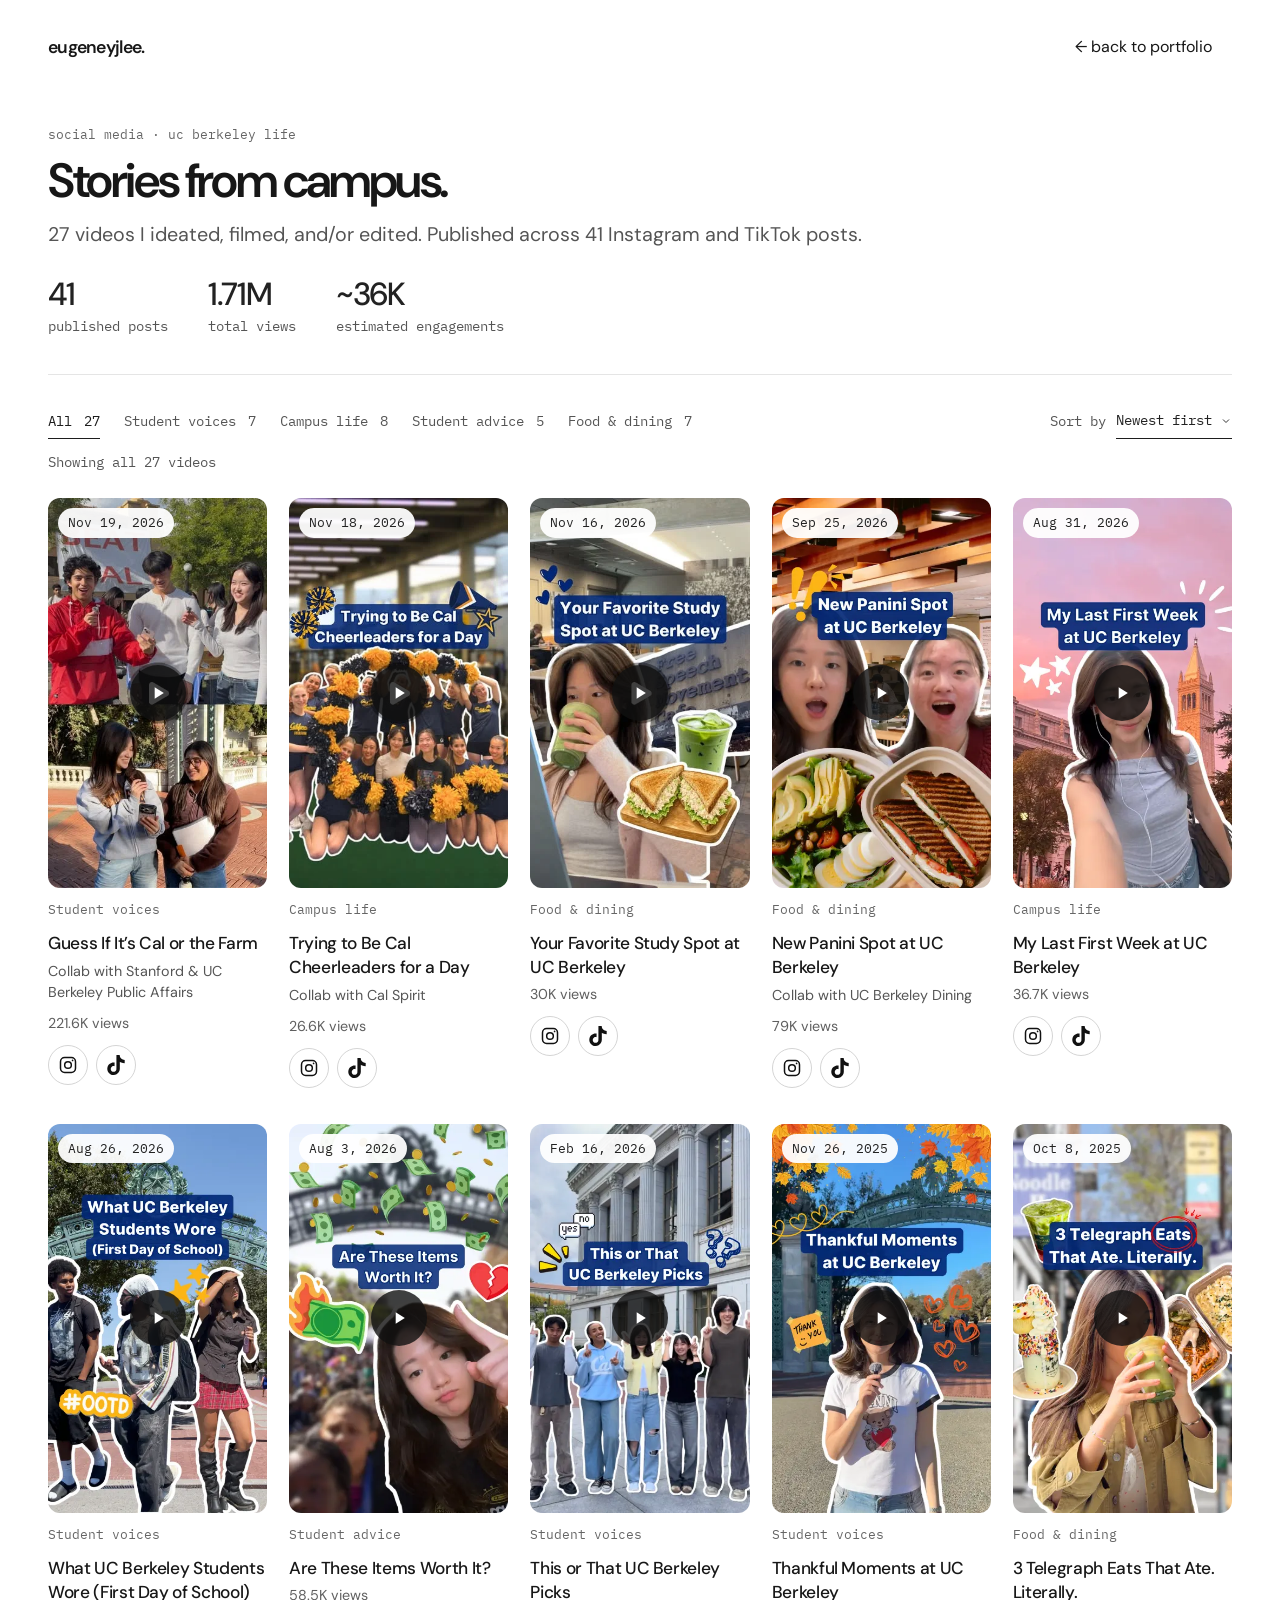
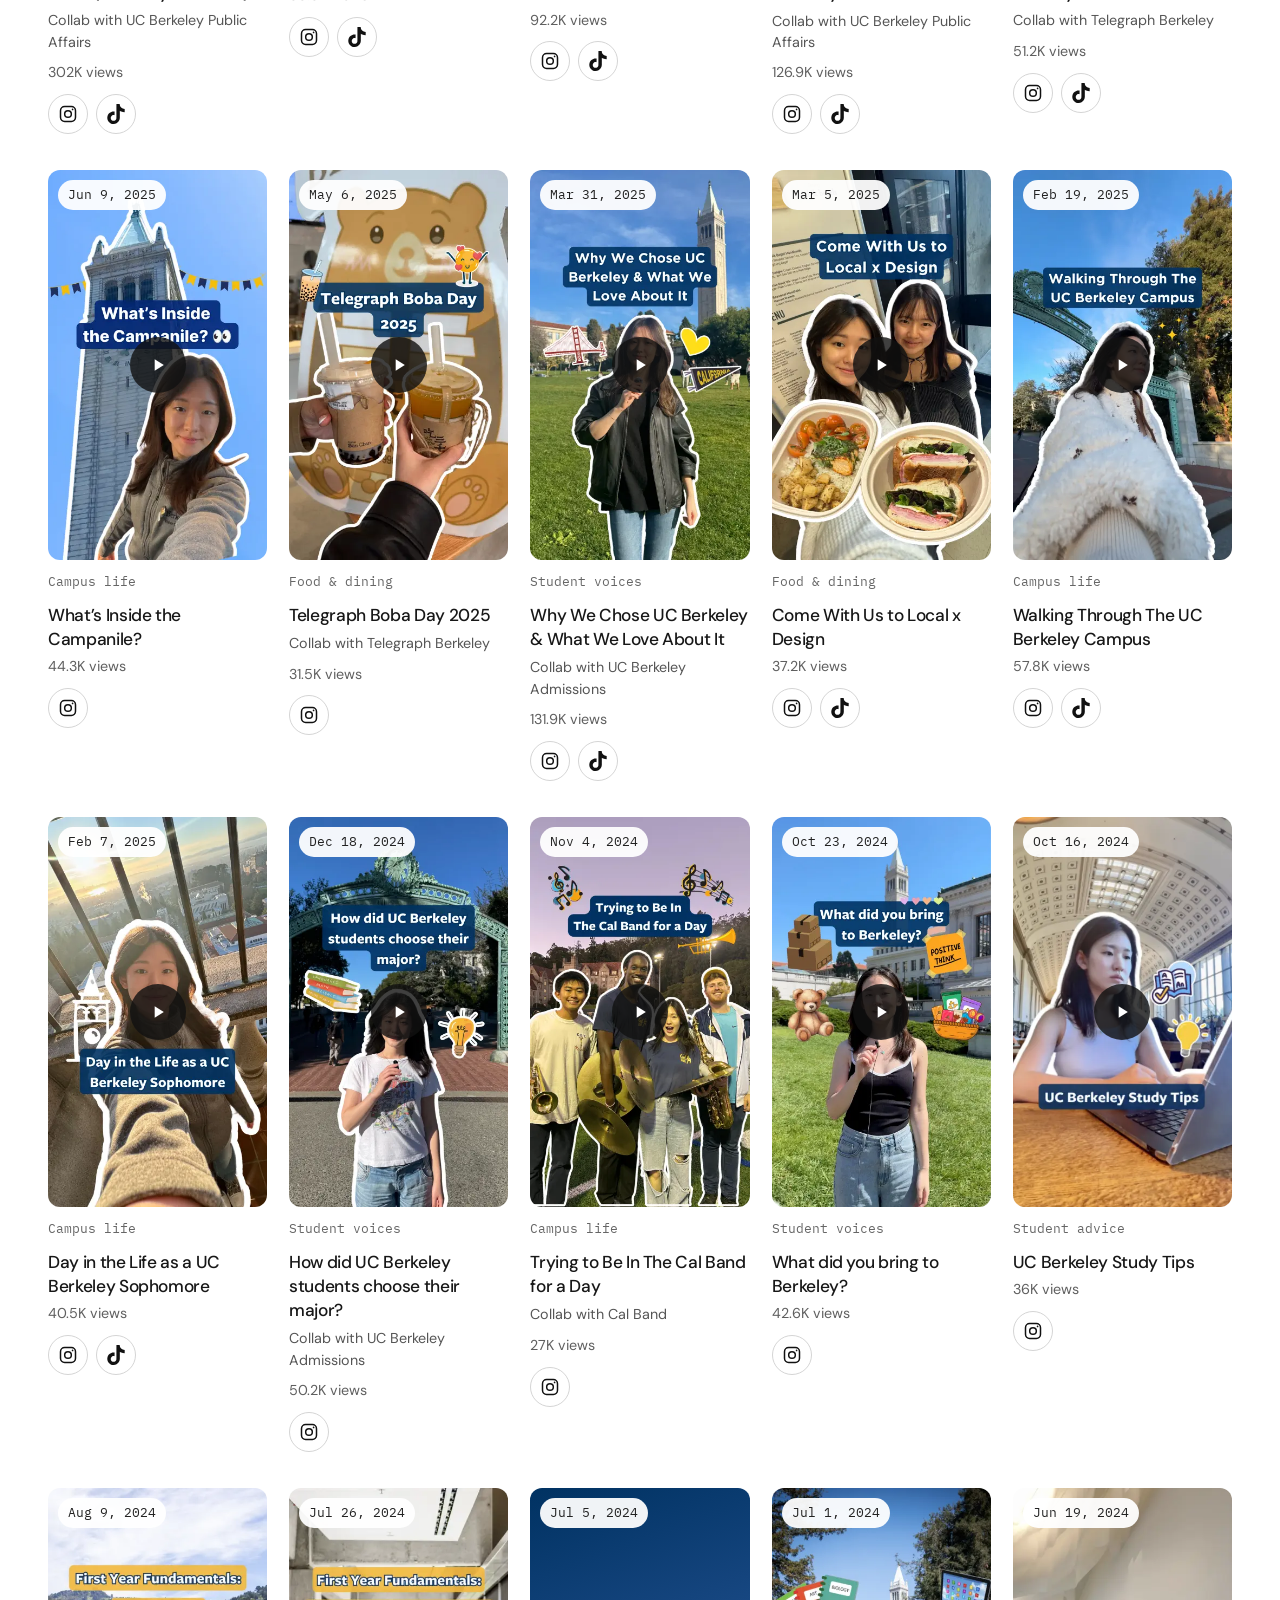
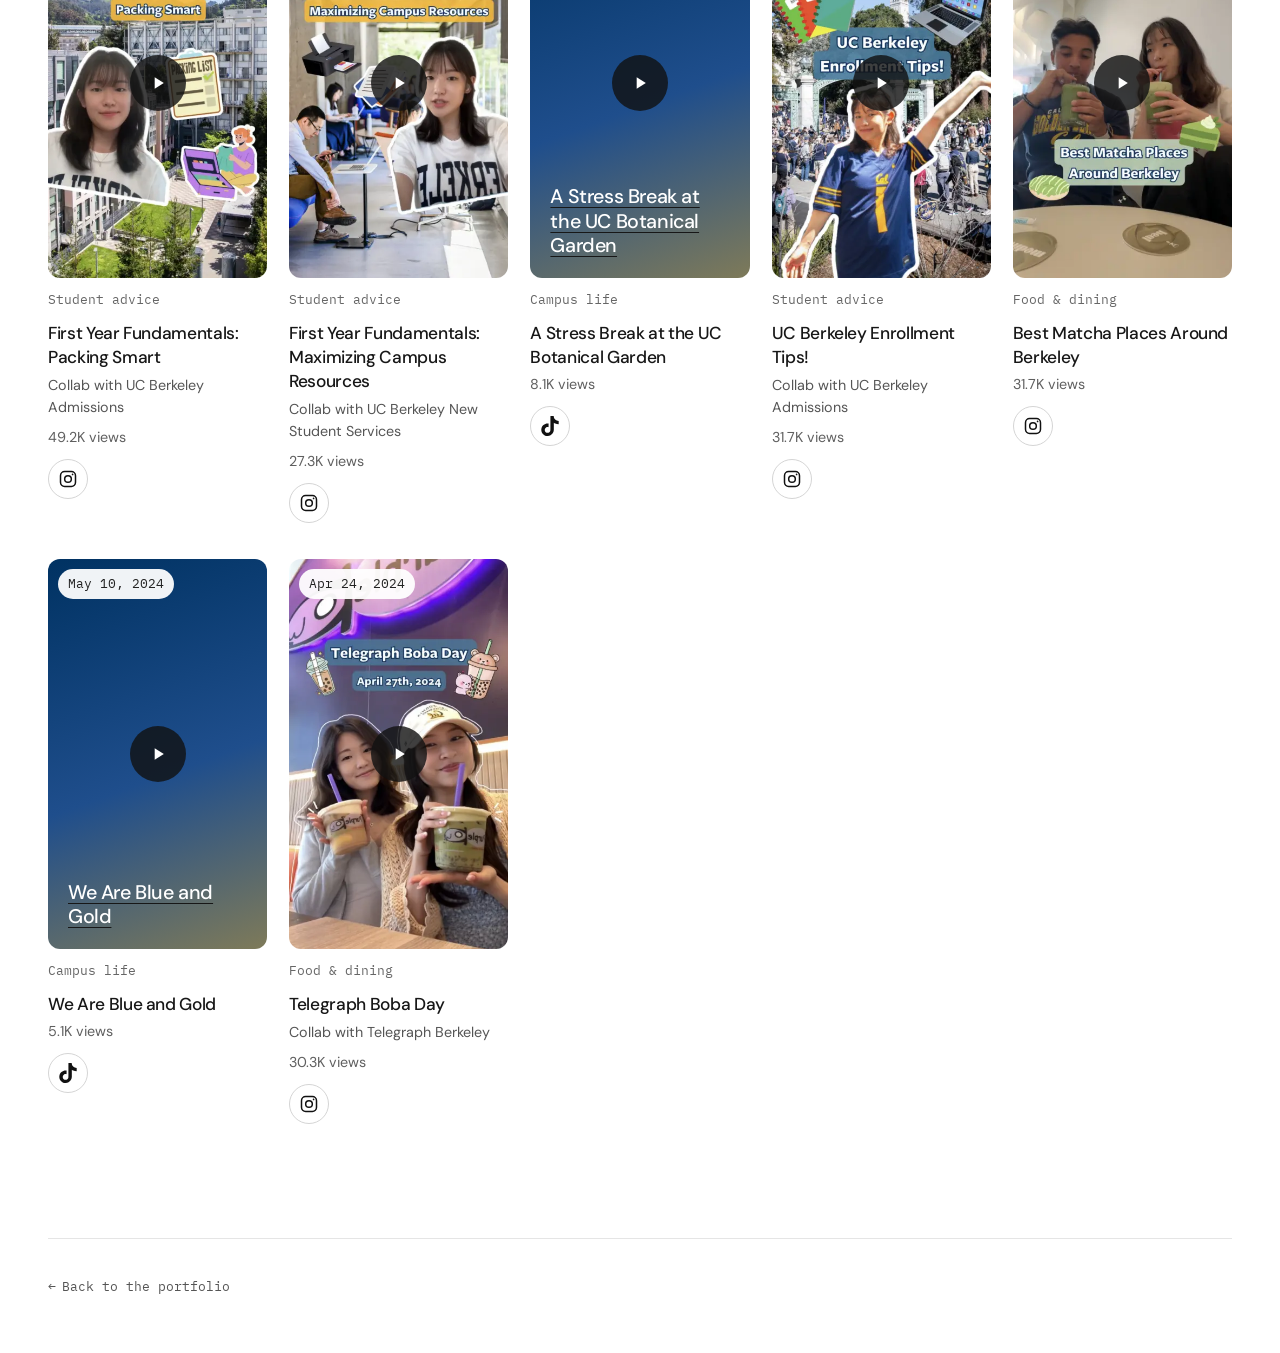
==== commit 391a82e8: "Rename Cal and Stanford video across portfolio pages" ====
--- a/ucberkeleylife/index.html
+++ b/ucberkeleylife/index.html
@@ -64,14 +64,14 @@
 </div>
 <div class="video-grid">
 <article class="video-card" data-category="voices" data-platform="instagram + tiktok" data-date="2026-11-19" data-views="221600" data-engagements="5404">
-<a class="video-poster" href="https://www.instagram.com/reel/Df7yg8oPu4H/" target="_blank" rel="noopener noreferrer" data-embed="https://www.instagram.com/reel/Df7yg8oPu4H/embed/" data-platform="Instagram" aria-label="Preview video: Big Game: Berkeley × Stanford">
+<a class="video-poster" href="https://www.instagram.com/reel/Df7yg8oPu4H/" target="_blank" rel="noopener noreferrer" data-embed="https://www.instagram.com/reel/Df7yg8oPu4H/embed/" data-platform="Instagram" aria-label="Preview video: Guess If It’s Cal or the Farm">
 <img src="../media/thumbs/berkeley-stanford-big-game.webp" alt="" width="405" height="720" loading="lazy" decoding="async"><span class="poster-play" aria-hidden="true"><svg viewBox="0 0 24 24" width="20" height="20" fill="currentColor"><path d="M8 5v14l11-7z"/></svg></span><time class="poster-date" datetime="2026-11-19">Nov 19, 2026</time>
 </a>
 <p class="video-tag">Student voices</p>
-<h2 class="video-card-title">Big Game: Berkeley × Stanford</h2>
+<h2 class="video-card-title">Guess If It’s Cal or the Farm</h2>
 <p class="video-card-credit">Collab with Stanford &amp; UC Berkeley Public Affairs</p>
 <p class="video-card-meta"><span>221.6K views</span></p>
-<p class="video-card-links"><a class="video-card-source" href="https://www.instagram.com/reel/Df7yg8oPu4H/" target="_blank" rel="noopener noreferrer" aria-label="Open Big Game: Berkeley × Stanford on Instagram (opens in a new tab)" title="Instagram"><svg viewBox="0 0 24 24" width="20" height="20" fill="none" stroke="currentColor" stroke-width="1.8" aria-hidden="true"><rect x="3" y="3" width="18" height="18" rx="5"/><circle cx="12" cy="12" r="4"/><circle cx="17.5" cy="6.5" r="1" fill="currentColor" stroke="none"/></svg></a> <a class="video-card-source" href="https://www.tiktok.com/@stanford/video/7709971167188241694" target="_blank" rel="noopener noreferrer" aria-label="Open Big Game: Berkeley × Stanford on TikTok (opens in a new tab)" title="TikTok"><svg viewBox="0 0 24 24" width="20" height="20" fill="currentColor" aria-hidden="true"><path d="M12.525.02c1.31-.02 2.61-.01 3.91-.02.08 1.53.63 3.09 1.75 4.17 1.12 1.11 2.7 1.62 4.24 1.79v4.03c-1.44-.05-2.89-.35-4.2-.97-.57-.26-1.1-.59-1.62-.93-.01 2.92.01 5.84-.02 8.75-.08 1.4-.54 2.79-1.35 3.94-1.31 1.92-3.58 3.17-5.91 3.21-1.43.08-2.86-.31-4.08-1.03-2.02-1.19-3.44-3.37-3.65-5.71-.02-.5-.03-1-.01-1.49.18-1.9 1.12-3.72 2.58-4.96 1.66-1.44 3.98-2.13 6.15-1.72.02 1.48-.04 2.96-.04 4.44-.99-.32-2.15-.23-3.02.37-.63.41-1.11 1.04-1.36 1.75-.21.51-.15 1.07-.14 1.61.24 1.64 1.82 3.02 3.5 2.87 1.12-.01 2.19-.66 2.77-1.61.19-.33.4-.67.41-1.06.1-1.79.06-3.57.07-5.36.01-4.03-.01-8.05.02-12.07z"/></svg></a></p>
+<p class="video-card-links"><a class="video-card-source" href="https://www.instagram.com/reel/Df7yg8oPu4H/" target="_blank" rel="noopener noreferrer" aria-label="Open Guess If It’s Cal or the Farm on Instagram (opens in a new tab)" title="Instagram"><svg viewBox="0 0 24 24" width="20" height="20" fill="none" stroke="currentColor" stroke-width="1.8" aria-hidden="true"><rect x="3" y="3" width="18" height="18" rx="5"/><circle cx="12" cy="12" r="4"/><circle cx="17.5" cy="6.5" r="1" fill="currentColor" stroke="none"/></svg></a> <a class="video-card-source" href="https://www.tiktok.com/@stanford/video/7709971167188241694" target="_blank" rel="noopener noreferrer" aria-label="Open Guess If It’s Cal or the Farm on TikTok (opens in a new tab)" title="TikTok"><svg viewBox="0 0 24 24" width="20" height="20" fill="currentColor" aria-hidden="true"><path d="M12.525.02c1.31-.02 2.61-.01 3.91-.02.08 1.53.63 3.09 1.75 4.17 1.12 1.11 2.7 1.62 4.24 1.79v4.03c-1.44-.05-2.89-.35-4.2-.97-.57-.26-1.1-.59-1.62-.93-.01 2.92.01 5.84-.02 8.75-.08 1.4-.54 2.79-1.35 3.94-1.31 1.92-3.58 3.17-5.91 3.21-1.43.08-2.86-.31-4.08-1.03-2.02-1.19-3.44-3.37-3.65-5.71-.02-.5-.03-1-.01-1.49.18-1.9 1.12-3.72 2.58-4.96 1.66-1.44 3.98-2.13 6.15-1.72.02 1.48-.04 2.96-.04 4.44-.99-.32-2.15-.23-3.02.37-.63.41-1.11 1.04-1.36 1.75-.21.51-.15 1.07-.14 1.61.24 1.64 1.82 3.02 3.5 2.87 1.12-.01 2.19-.66 2.77-1.61.19-.33.4-.67.41-1.06.1-1.79.06-3.57.07-5.36.01-4.03-.01-8.05.02-12.07z"/></svg></a></p>
 </article>
 <article class="video-card" data-category="campus" data-platform="instagram + tiktok" data-date="2026-11-18" data-views="26605" data-engagements="650">
 <a class="video-poster" href="https://www.instagram.com/reel/Df5UfFPPR8p/" target="_blank" rel="noopener noreferrer" data-embed="https://www.instagram.com/reel/Df5UfFPPR8p/embed/" data-platform="Instagram" aria-label="Preview video: Trying to Be Cal Cheerleaders for a Day">
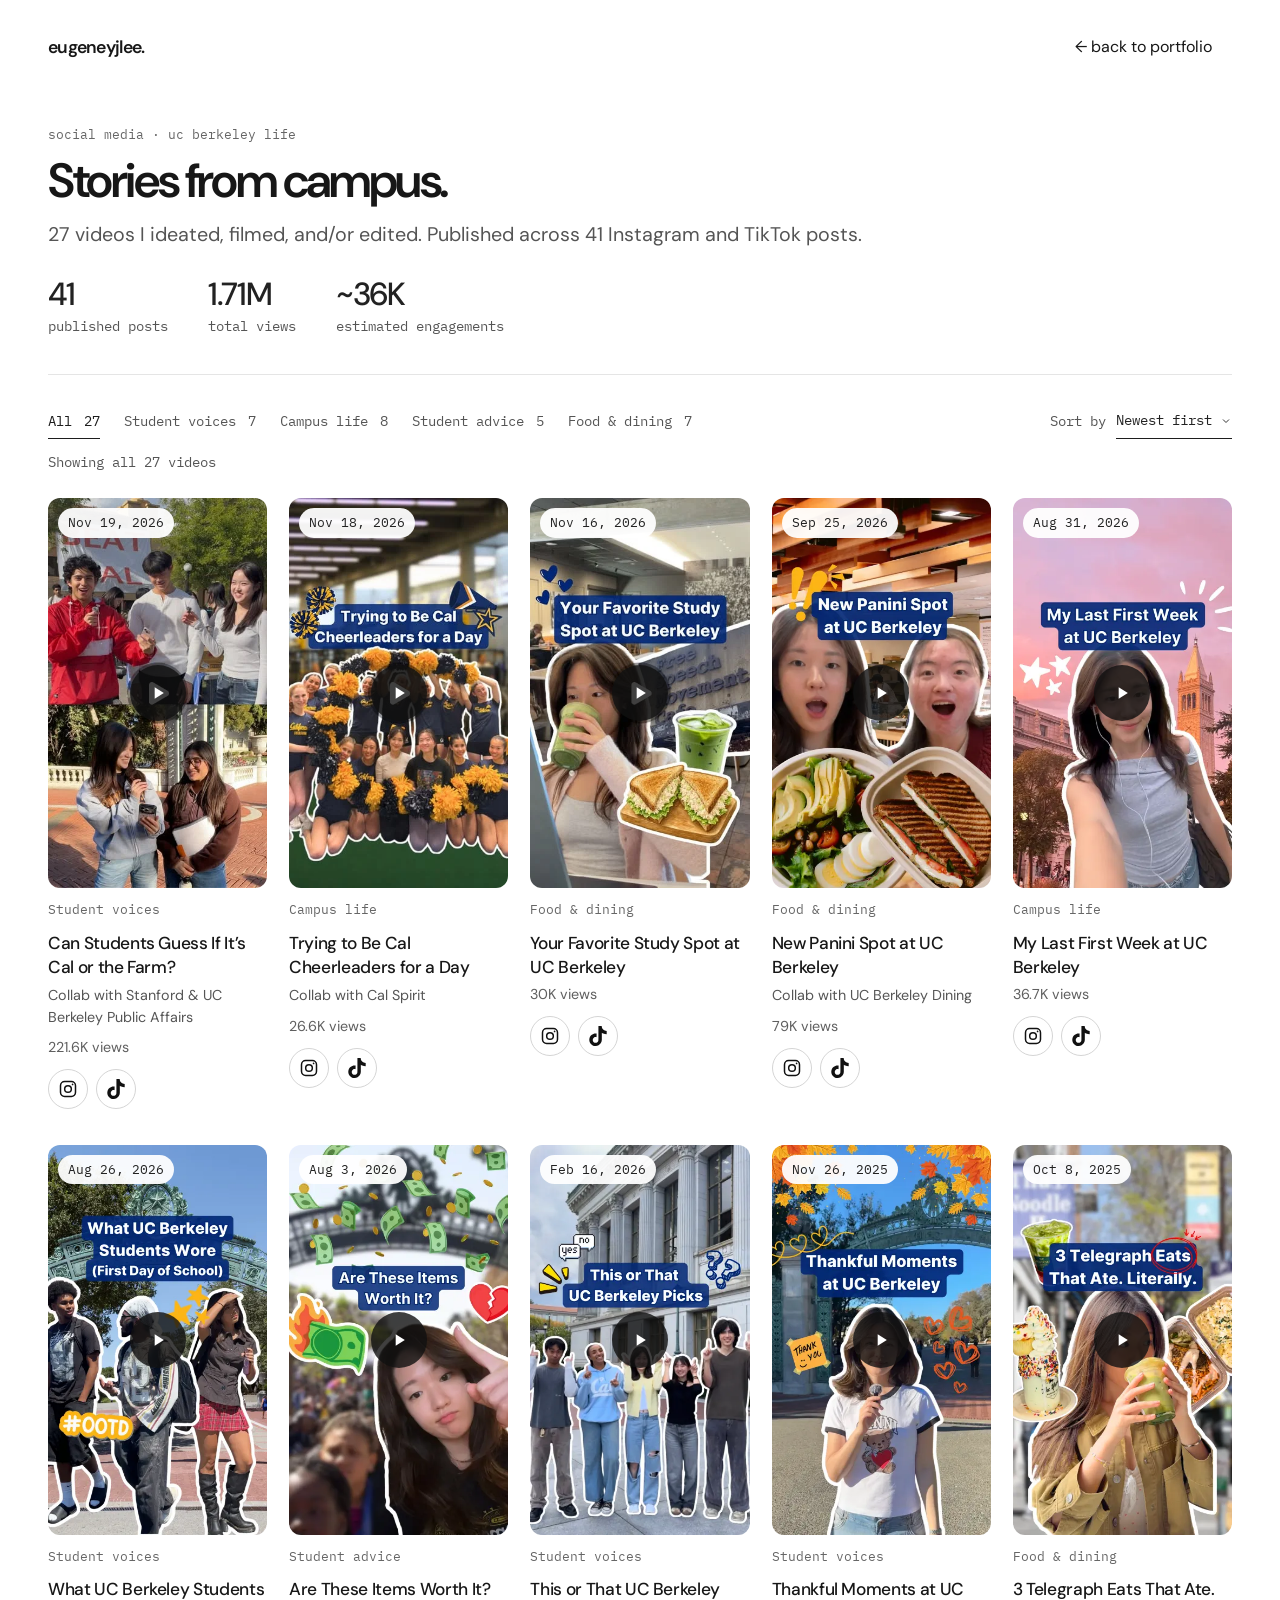
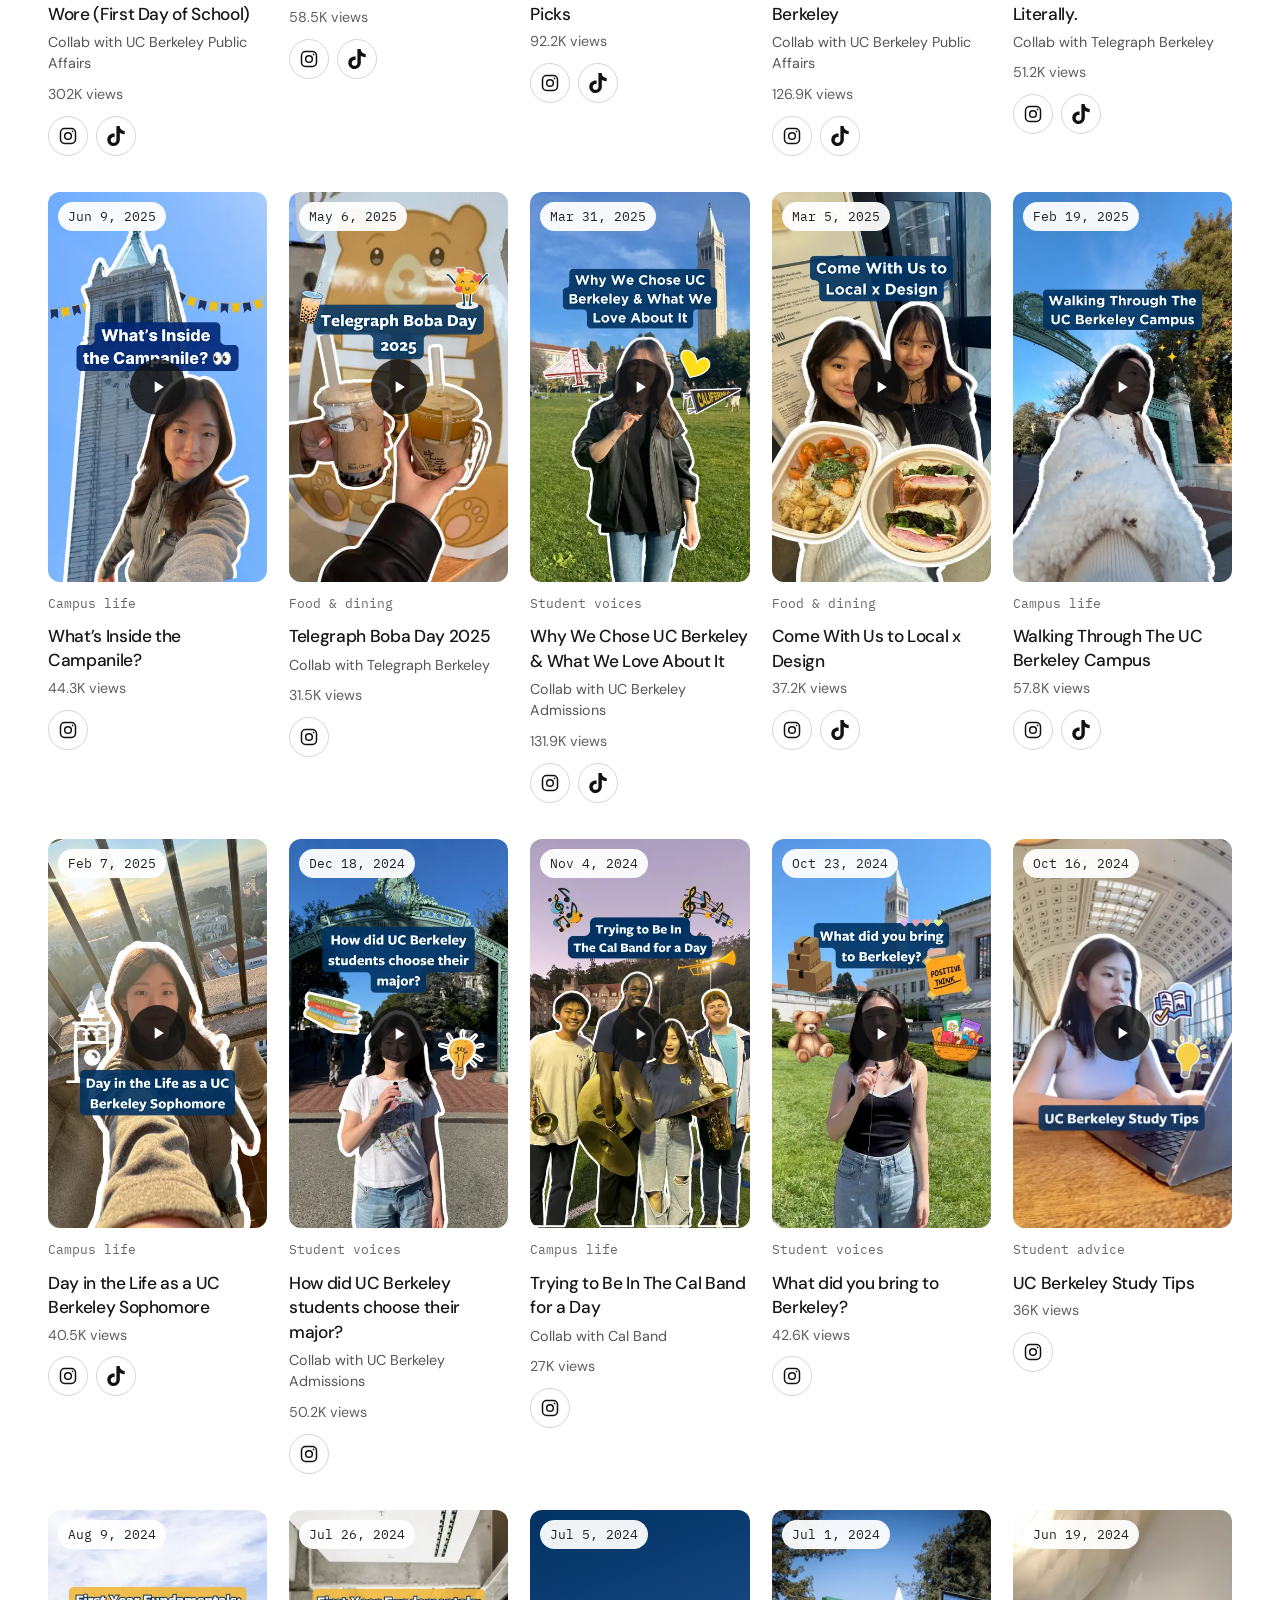
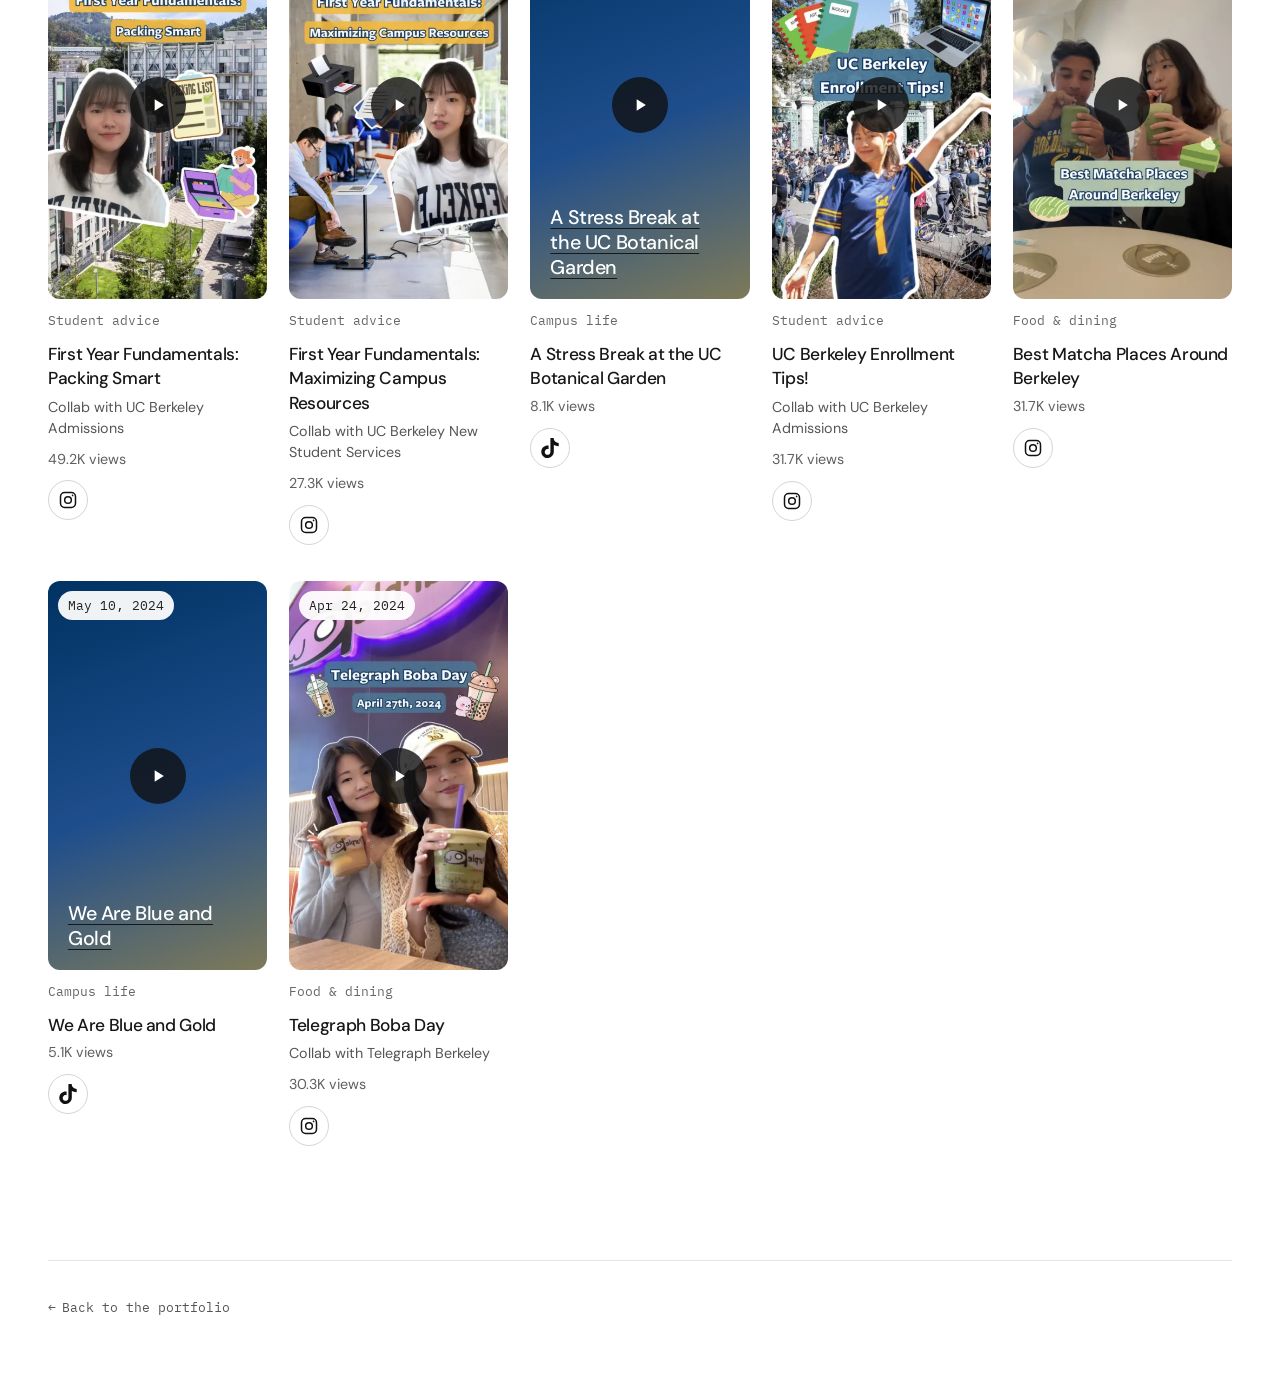
==== commit e09a5d9b: "Update Cal or Farm video title to a question" ====
--- a/ucberkeleylife/index.html
+++ b/ucberkeleylife/index.html
@@ -64,14 +64,14 @@
 </div>
 <div class="video-grid">
 <article class="video-card" data-category="voices" data-platform="instagram + tiktok" data-date="2026-11-19" data-views="221600" data-engagements="5404">
-<a class="video-poster" href="https://www.instagram.com/reel/Df7yg8oPu4H/" target="_blank" rel="noopener noreferrer" data-embed="https://www.instagram.com/reel/Df7yg8oPu4H/embed/" data-platform="Instagram" aria-label="Preview video: Guess If It’s Cal or the Farm">
+<a class="video-poster" href="https://www.instagram.com/reel/Df7yg8oPu4H/" target="_blank" rel="noopener noreferrer" data-embed="https://www.instagram.com/reel/Df7yg8oPu4H/embed/" data-platform="Instagram" aria-label="Preview video: Can Students Guess If It’s Cal or the Farm?">
 <img src="../media/thumbs/berkeley-stanford-big-game.webp" alt="" width="405" height="720" loading="lazy" decoding="async"><span class="poster-play" aria-hidden="true"><svg viewBox="0 0 24 24" width="20" height="20" fill="currentColor"><path d="M8 5v14l11-7z"/></svg></span><time class="poster-date" datetime="2026-11-19">Nov 19, 2026</time>
 </a>
 <p class="video-tag">Student voices</p>
-<h2 class="video-card-title">Guess If It’s Cal or the Farm</h2>
+<h2 class="video-card-title">Can Students Guess If It’s Cal or the Farm?</h2>
 <p class="video-card-credit">Collab with Stanford &amp; UC Berkeley Public Affairs</p>
 <p class="video-card-meta"><span>221.6K views</span></p>
-<p class="video-card-links"><a class="video-card-source" href="https://www.instagram.com/reel/Df7yg8oPu4H/" target="_blank" rel="noopener noreferrer" aria-label="Open Guess If It’s Cal or the Farm on Instagram (opens in a new tab)" title="Instagram"><svg viewBox="0 0 24 24" width="20" height="20" fill="none" stroke="currentColor" stroke-width="1.8" aria-hidden="true"><rect x="3" y="3" width="18" height="18" rx="5"/><circle cx="12" cy="12" r="4"/><circle cx="17.5" cy="6.5" r="1" fill="currentColor" stroke="none"/></svg></a> <a class="video-card-source" href="https://www.tiktok.com/@stanford/video/7709971167188241694" target="_blank" rel="noopener noreferrer" aria-label="Open Guess If It’s Cal or the Farm on TikTok (opens in a new tab)" title="TikTok"><svg viewBox="0 0 24 24" width="20" height="20" fill="currentColor" aria-hidden="true"><path d="M12.525.02c1.31-.02 2.61-.01 3.91-.02.08 1.53.63 3.09 1.75 4.17 1.12 1.11 2.7 1.62 4.24 1.79v4.03c-1.44-.05-2.89-.35-4.2-.97-.57-.26-1.1-.59-1.62-.93-.01 2.92.01 5.84-.02 8.75-.08 1.4-.54 2.79-1.35 3.94-1.31 1.92-3.58 3.17-5.91 3.21-1.43.08-2.86-.31-4.08-1.03-2.02-1.19-3.44-3.37-3.65-5.71-.02-.5-.03-1-.01-1.49.18-1.9 1.12-3.72 2.58-4.96 1.66-1.44 3.98-2.13 6.15-1.72.02 1.48-.04 2.96-.04 4.44-.99-.32-2.15-.23-3.02.37-.63.41-1.11 1.04-1.36 1.75-.21.51-.15 1.07-.14 1.61.24 1.64 1.82 3.02 3.5 2.87 1.12-.01 2.19-.66 2.77-1.61.19-.33.4-.67.41-1.06.1-1.79.06-3.57.07-5.36.01-4.03-.01-8.05.02-12.07z"/></svg></a></p>
+<p class="video-card-links"><a class="video-card-source" href="https://www.instagram.com/reel/Df7yg8oPu4H/" target="_blank" rel="noopener noreferrer" aria-label="Open Can Students Guess If It’s Cal or the Farm? on Instagram (opens in a new tab)" title="Instagram"><svg viewBox="0 0 24 24" width="20" height="20" fill="none" stroke="currentColor" stroke-width="1.8" aria-hidden="true"><rect x="3" y="3" width="18" height="18" rx="5"/><circle cx="12" cy="12" r="4"/><circle cx="17.5" cy="6.5" r="1" fill="currentColor" stroke="none"/></svg></a> <a class="video-card-source" href="https://www.tiktok.com/@stanford/video/7709971167188241694" target="_blank" rel="noopener noreferrer" aria-label="Open Can Students Guess If It’s Cal or the Farm? on TikTok (opens in a new tab)" title="TikTok"><svg viewBox="0 0 24 24" width="20" height="20" fill="currentColor" aria-hidden="true"><path d="M12.525.02c1.31-.02 2.61-.01 3.91-.02.08 1.53.63 3.09 1.75 4.17 1.12 1.11 2.7 1.62 4.24 1.79v4.03c-1.44-.05-2.89-.35-4.2-.97-.57-.26-1.1-.59-1.62-.93-.01 2.92.01 5.84-.02 8.75-.08 1.4-.54 2.79-1.35 3.94-1.31 1.92-3.58 3.17-5.91 3.21-1.43.08-2.86-.31-4.08-1.03-2.02-1.19-3.44-3.37-3.65-5.71-.02-.5-.03-1-.01-1.49.18-1.9 1.12-3.72 2.58-4.96 1.66-1.44 3.98-2.13 6.15-1.72.02 1.48-.04 2.96-.04 4.44-.99-.32-2.15-.23-3.02.37-.63.41-1.11 1.04-1.36 1.75-.21.51-.15 1.07-.14 1.61.24 1.64 1.82 3.02 3.5 2.87 1.12-.01 2.19-.66 2.77-1.61.19-.33.4-.67.41-1.06.1-1.79.06-3.57.07-5.36.01-4.03-.01-8.05.02-12.07z"/></svg></a></p>
 </article>
 <article class="video-card" data-category="campus" data-platform="instagram + tiktok" data-date="2026-11-18" data-views="26605" data-engagements="650">
 <a class="video-poster" href="https://www.instagram.com/reel/Df5UfFPPR8p/" target="_blank" rel="noopener noreferrer" data-embed="https://www.instagram.com/reel/Df5UfFPPR8p/embed/" data-platform="Instagram" aria-label="Preview video: Trying to Be Cal Cheerleaders for a Day">
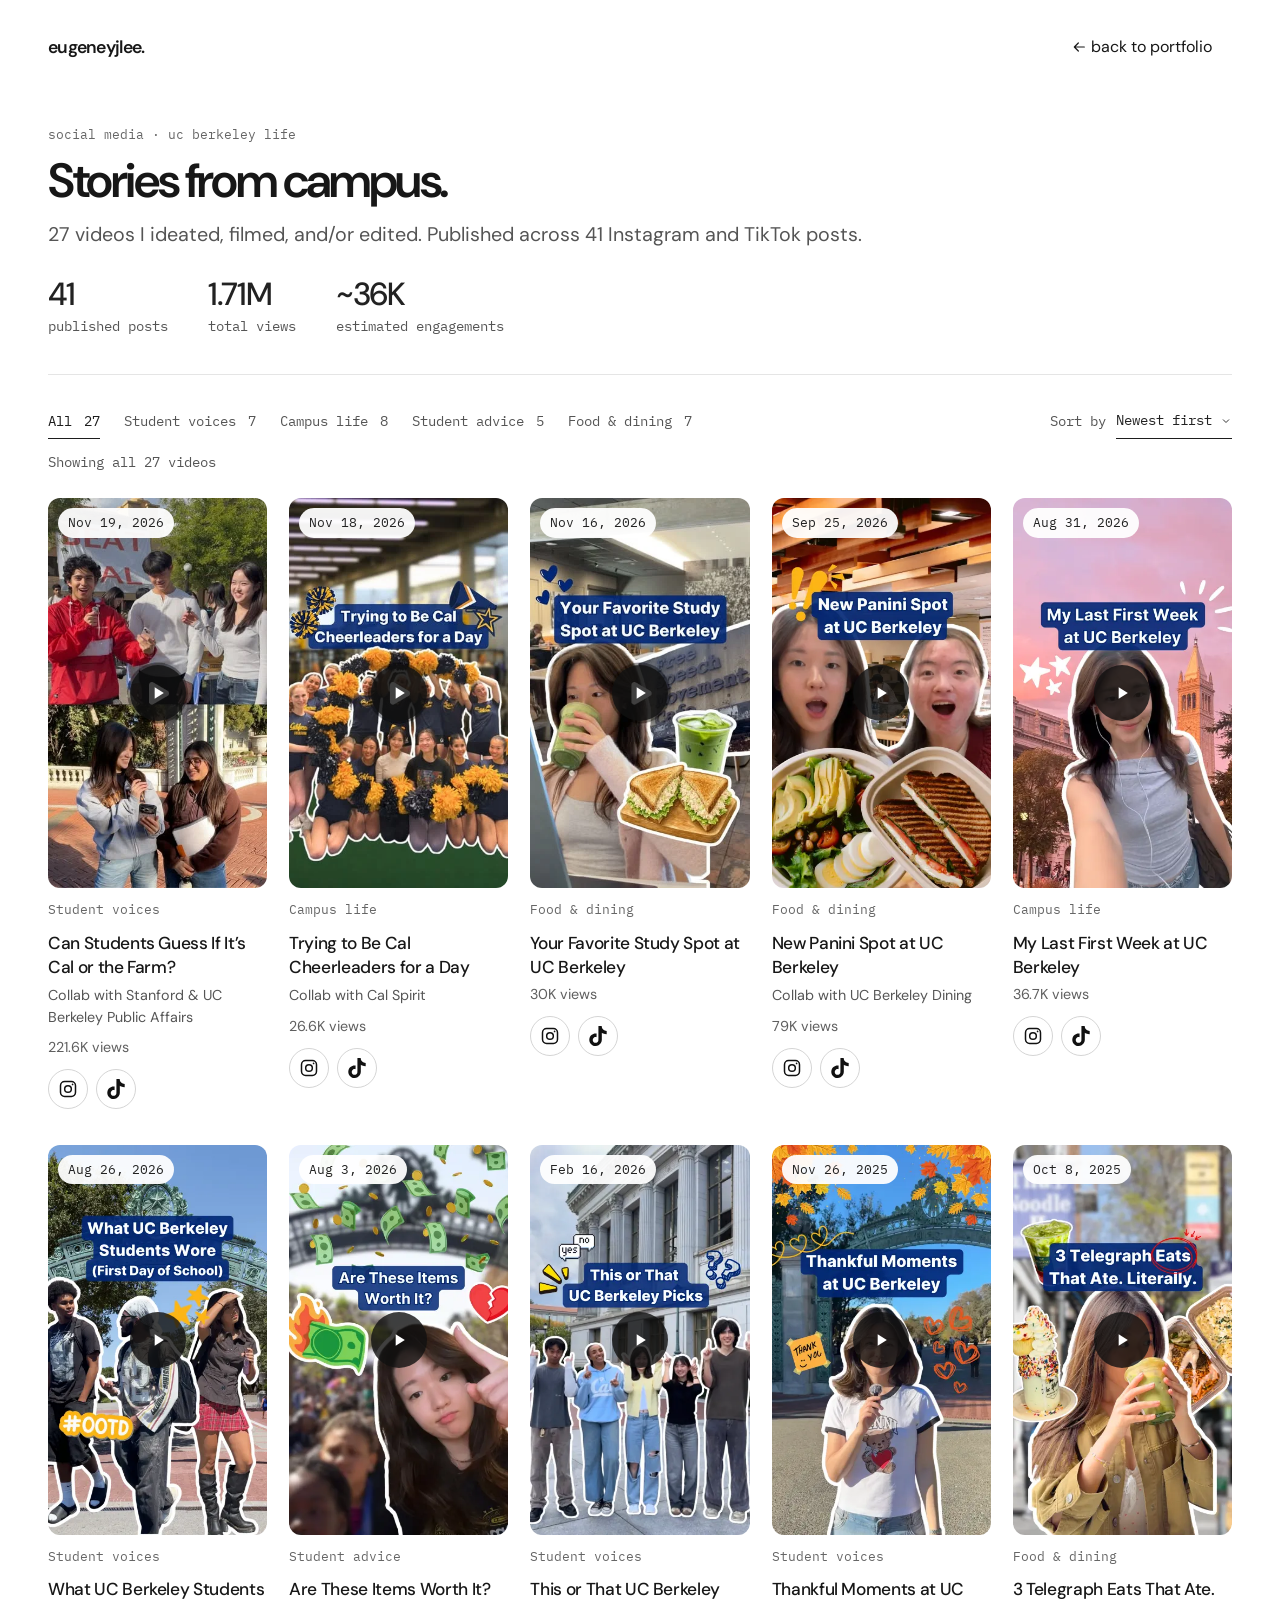
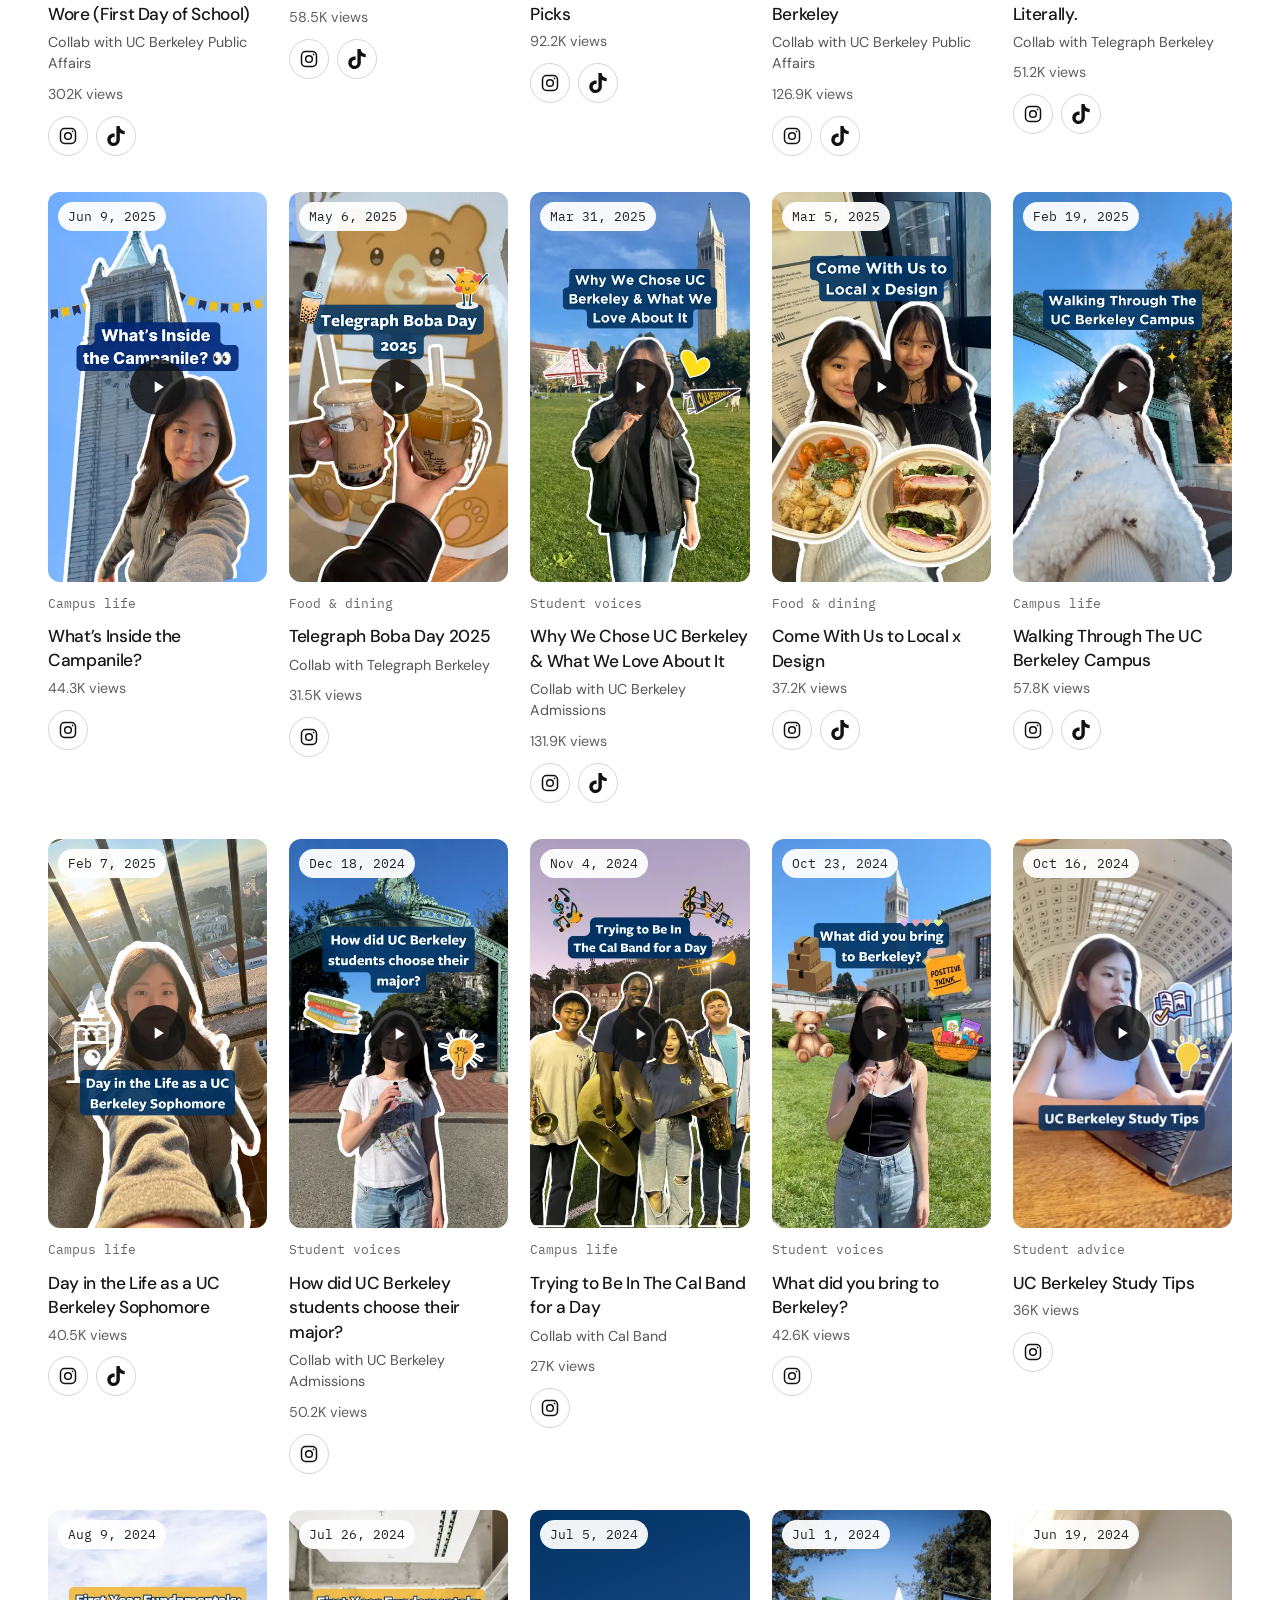
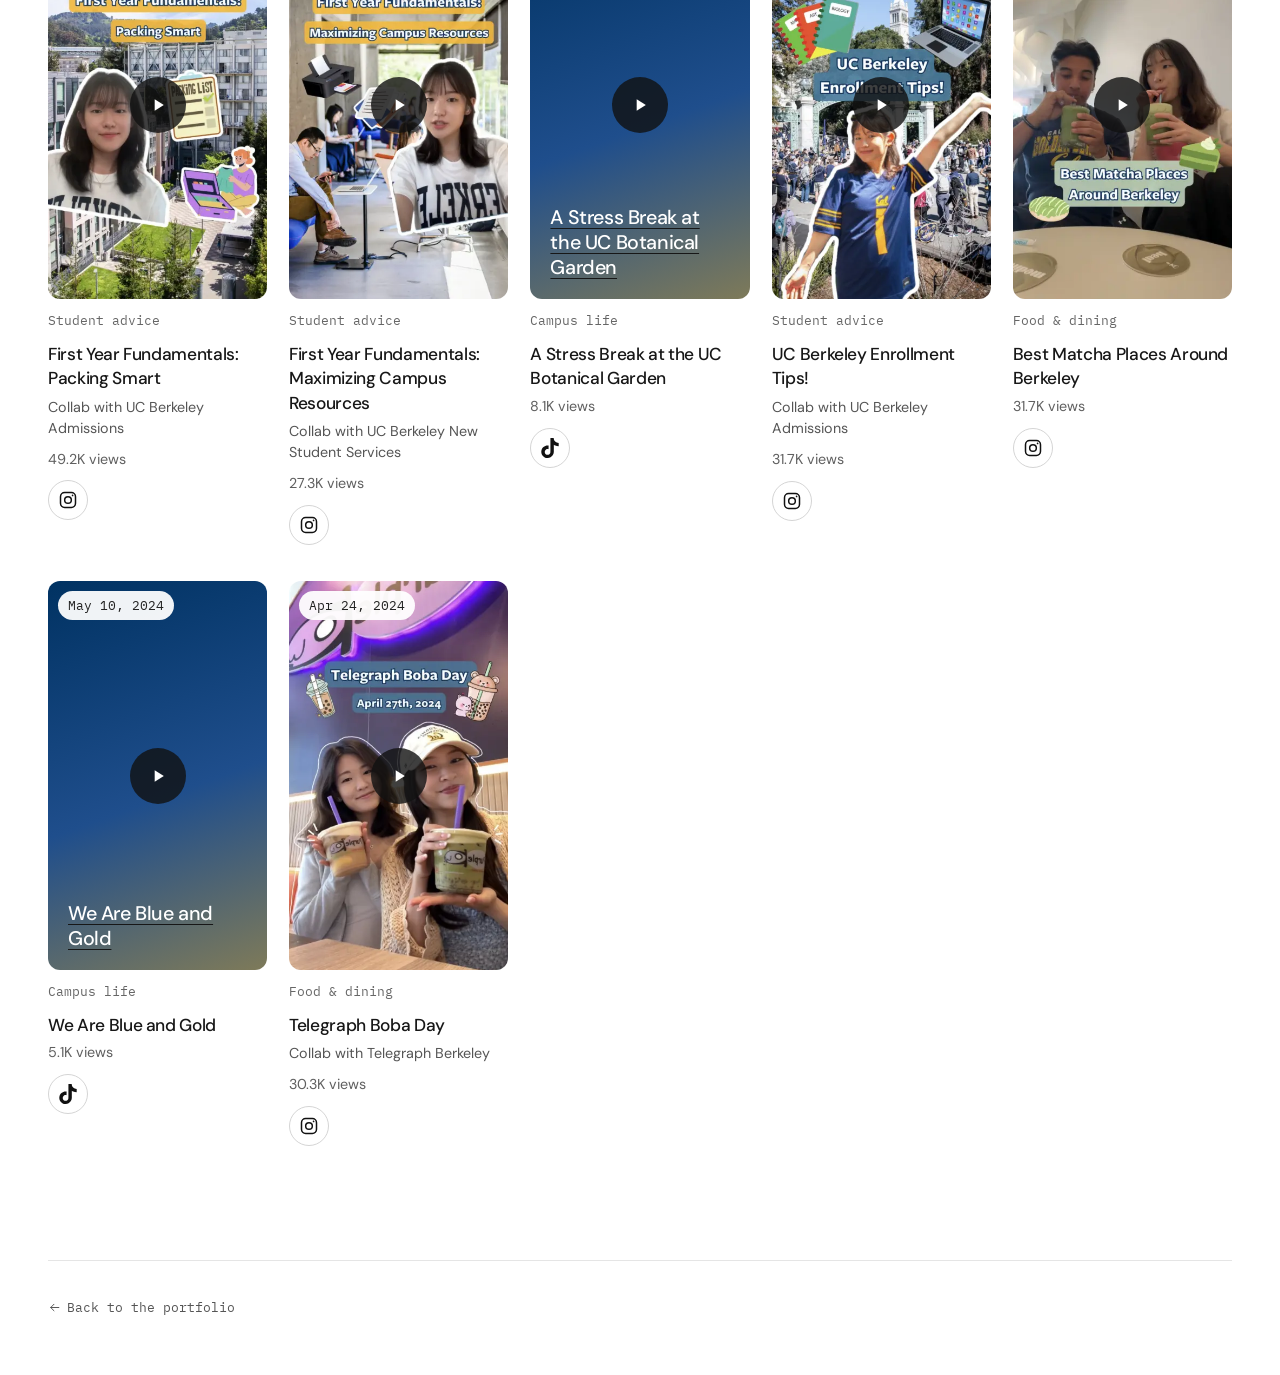
==== commit 8419b488: "Replace emojis with inline SVG icons Emoji rendered differently across devices (mobile vs desktop). " ====
--- a/ucberkeleylife/index.html
+++ b/ucberkeleylife/index.html
@@ -18,19 +18,19 @@
 <meta name="twitter:image" content="https://eugeneyjlee.github.io/portfolio/social-preview-landing-v3.jpg">
 <link rel="icon" type="image/png" sizes="64x64" href="../media/favicon-64.png?v=26">
 <link rel="apple-touch-icon" href="../media/apple-touch-icon.png?v=26">
-<link rel="stylesheet" href="../style.css?v=layout-65-draft3">
+<link rel="stylesheet" href="../style.css?v=layout-65-icons1">
 <link rel="stylesheet" href="../refresh.css?v=18">
 <link rel="stylesheet" href="./gallery.css?v=cards-7">
 <script src="./gallery.js?v=local-5" defer></script>
 <link rel="stylesheet" href="../local-improvements.css?v=2">
-<script src="../preview-viewer.js?v=2" defer></script>
+<script src="../preview-viewer.js?v=icons1" defer></script>
 </head>
 <body class="archive-page">
 <a class="skip" href="#main">Skip to content</a>
 <header class="nav wrap">
 <a class="wordmark" href="../">eugeneyjlee.</a>
 <nav aria-label="Main navigation">
-<a href="../#social"><span aria-hidden="true">←</span> back to portfolio</a>
+<a href="../#social"><span aria-hidden="true"><svg class="inline-arrow" viewBox="0 0 24 24" fill="none" stroke="currentColor" stroke-width="1.8" stroke-linecap="round" stroke-linejoin="round" aria-hidden="true" focusable="false"><path d="M20 12H5M11 6l-6 6 6 6"/></svg></span> back to portfolio</a>
 </nav>
 </header>
 <main id="main" class="wrap">
@@ -323,6 +323,6 @@
 </div>
 </section>
 </main>
-<footer class="archive-footer wrap"><a href="../#social"><span aria-hidden="true">←</span> Back to the portfolio</a></footer>
+<footer class="archive-footer wrap"><a href="../#social"><span aria-hidden="true"><svg class="inline-arrow" viewBox="0 0 24 24" fill="none" stroke="currentColor" stroke-width="1.8" stroke-linecap="round" stroke-linejoin="round" aria-hidden="true" focusable="false"><path d="M20 12H5M11 6l-6 6 6 6"/></svg></span> Back to the portfolio</a></footer>
 </body>
 </html>
--- a/style.css
+++ b/style.css
@@ -315,6 +315,10 @@
 .doodle{width:66px;height:66px}.work-doodle{width:54px;height:54px}.footer-doodle{width:58px;height:58px}.typewriter-wrap>.doodle{width:48px;height:48px}.idea-doodle{top:-43px}.camera-doodle{bottom:-13px}
 .intro h1{font-size:calc(clamp(1.85rem,3.25vw,4rem) + var(--text-size-step, 0pt))}.intro .wave{display:inline-block;font-size:.45em;vertical-align:middle;letter-spacing:0;margin-left:2px}
 .arrow-up-right{display:inline-block;width:.9em;height:.9em;vertical-align:-.07em;flex-shrink:0;color:inherit}
+.emoji-icon{display:inline-block;width:.95em;height:.95em;vertical-align:-.12em;margin-left:.12em;flex-shrink:0;color:var(--accent,currentColor);overflow:visible}
+.off-clock-toggle-text .emoji-icon,figcaption .emoji-icon,.shows-caption .emoji-icon{width:1.15em;height:1.15em;vertical-align:-.25em}
+.art-heading h2 .emoji-icon{color:#74846b;width:.8em;height:.8em}
+.inline-arrow{display:inline-block;width:1em;height:1em;vertical-align:-.15em;flex-shrink:0}
 .visual-experiences .berkeley-life{grid-column:1/-1;display:block;margin-top:24px;padding-top:32px;border-top:1px solid #e2e2e2}
 .berkeley-heading{display:flex;align-items:center;justify-content:space-between;gap:28px;margin-bottom:26px}.berkeley-heading .card-heading{gap:14px;margin-bottom:10px}.berkeley-heading h3{font-size:calc(1.5rem + var(--text-size-step, 0pt))}.berkeley-logo{background:#003262;padding:9px 13px;border-radius:7px;display:flex;align-items:center}.berkeley-logo img{width:90px;height:28px;object-fit:contain}.berkeley-heading .role span{display:block;font-family:inherit;font-size:calc(.8125rem + var(--text-size-step, 0pt));color:#777}.berkeley-description{font-size:calc(.9375rem + var(--text-size-step, 0pt));color:#666;max-width:260px}
 .video-carousel{min-width:0}.carousel-topline{display:flex;align-items:center;justify-content:space-between;gap:16px;margin-bottom:14px}.carousel-topline>p{font-family:var(--mono);font-size:calc(.75rem + var(--text-size-step, 0pt));color:#777}.carousel-controls{display:flex;align-items:center;gap:9px}.carousel-controls[hidden],.carousel-dots[hidden]{display:none}.carousel-status{font-family:var(--mono);font-size:calc(.75rem + var(--text-size-step, 0pt));color:#777;margin-right:7px}.carousel-controls button{display:grid;place-items:center;width:38px;height:38px;border:1px solid #ddd;background:#fff;color:#222;border-radius:50%;cursor:pointer}.carousel-controls button:disabled{opacity:.3;cursor:default}.carousel-controls button:not(:disabled):hover{background:#f3f3f3}
